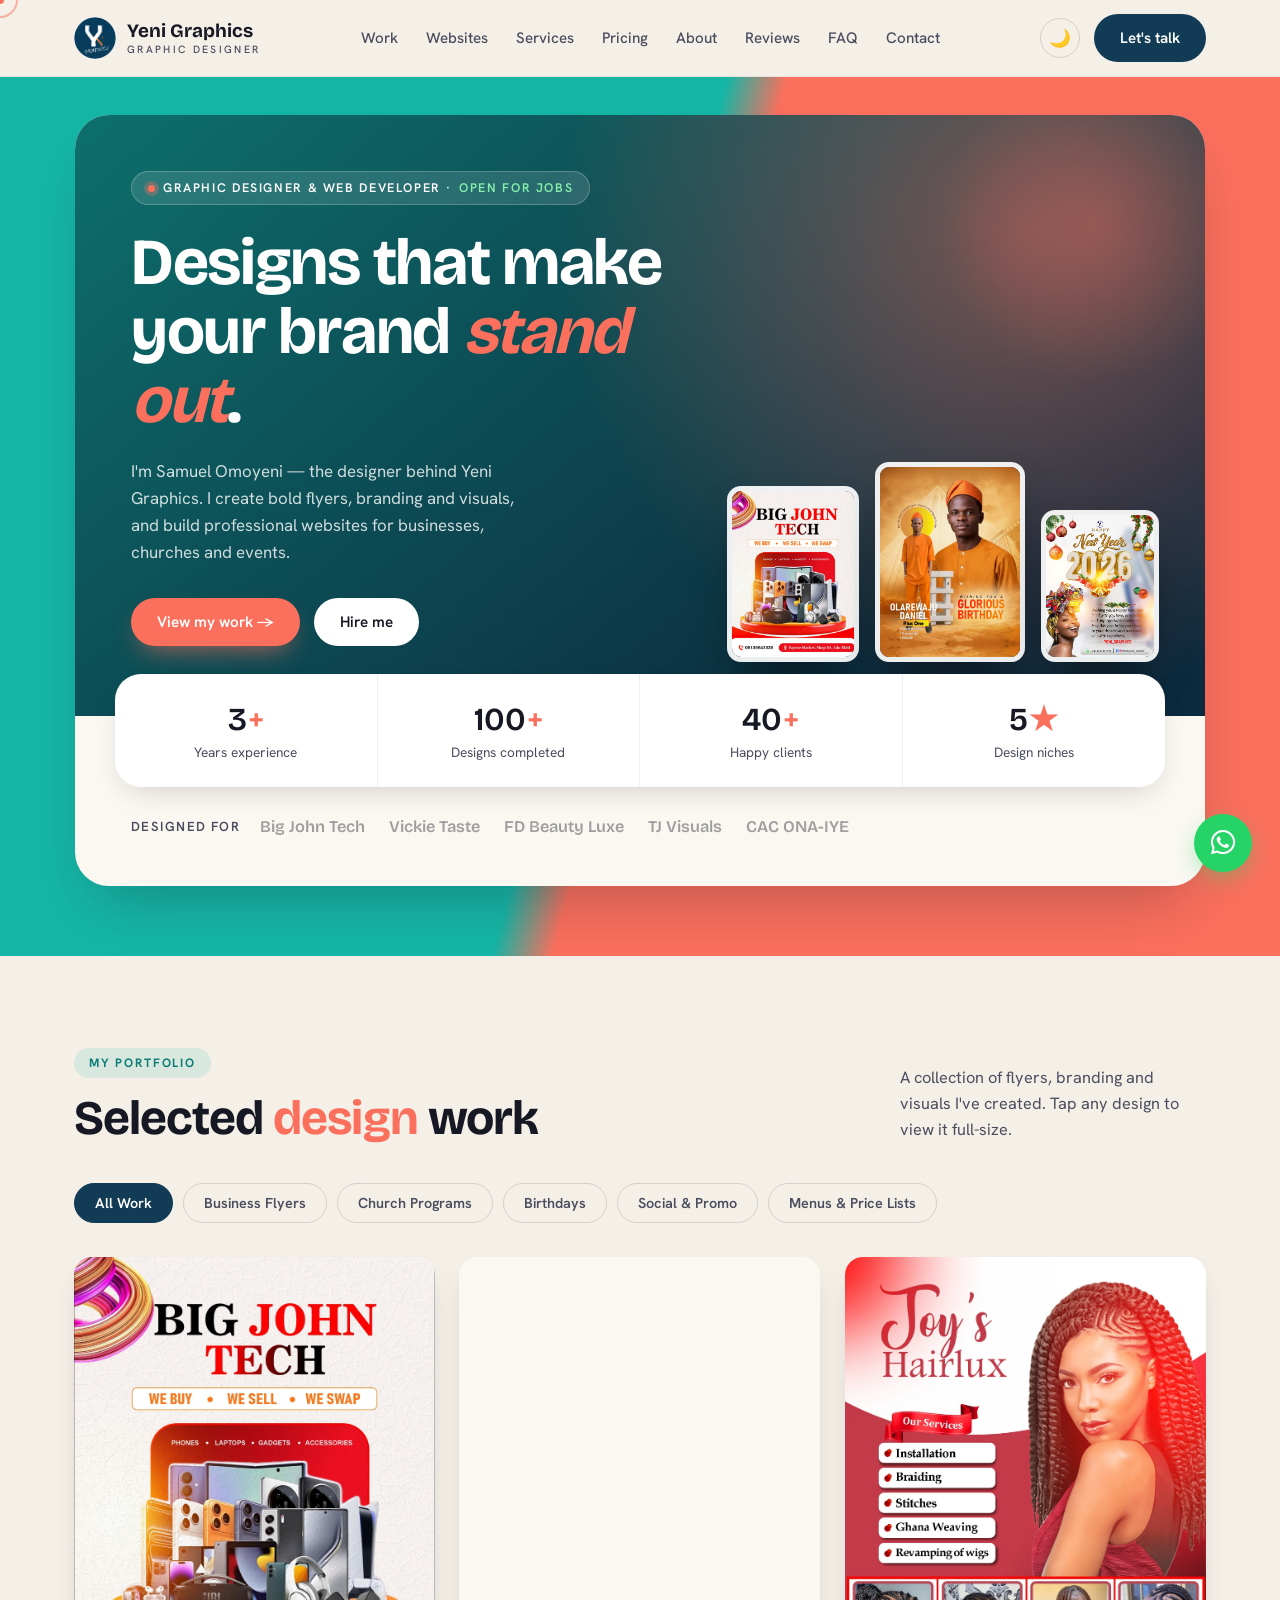
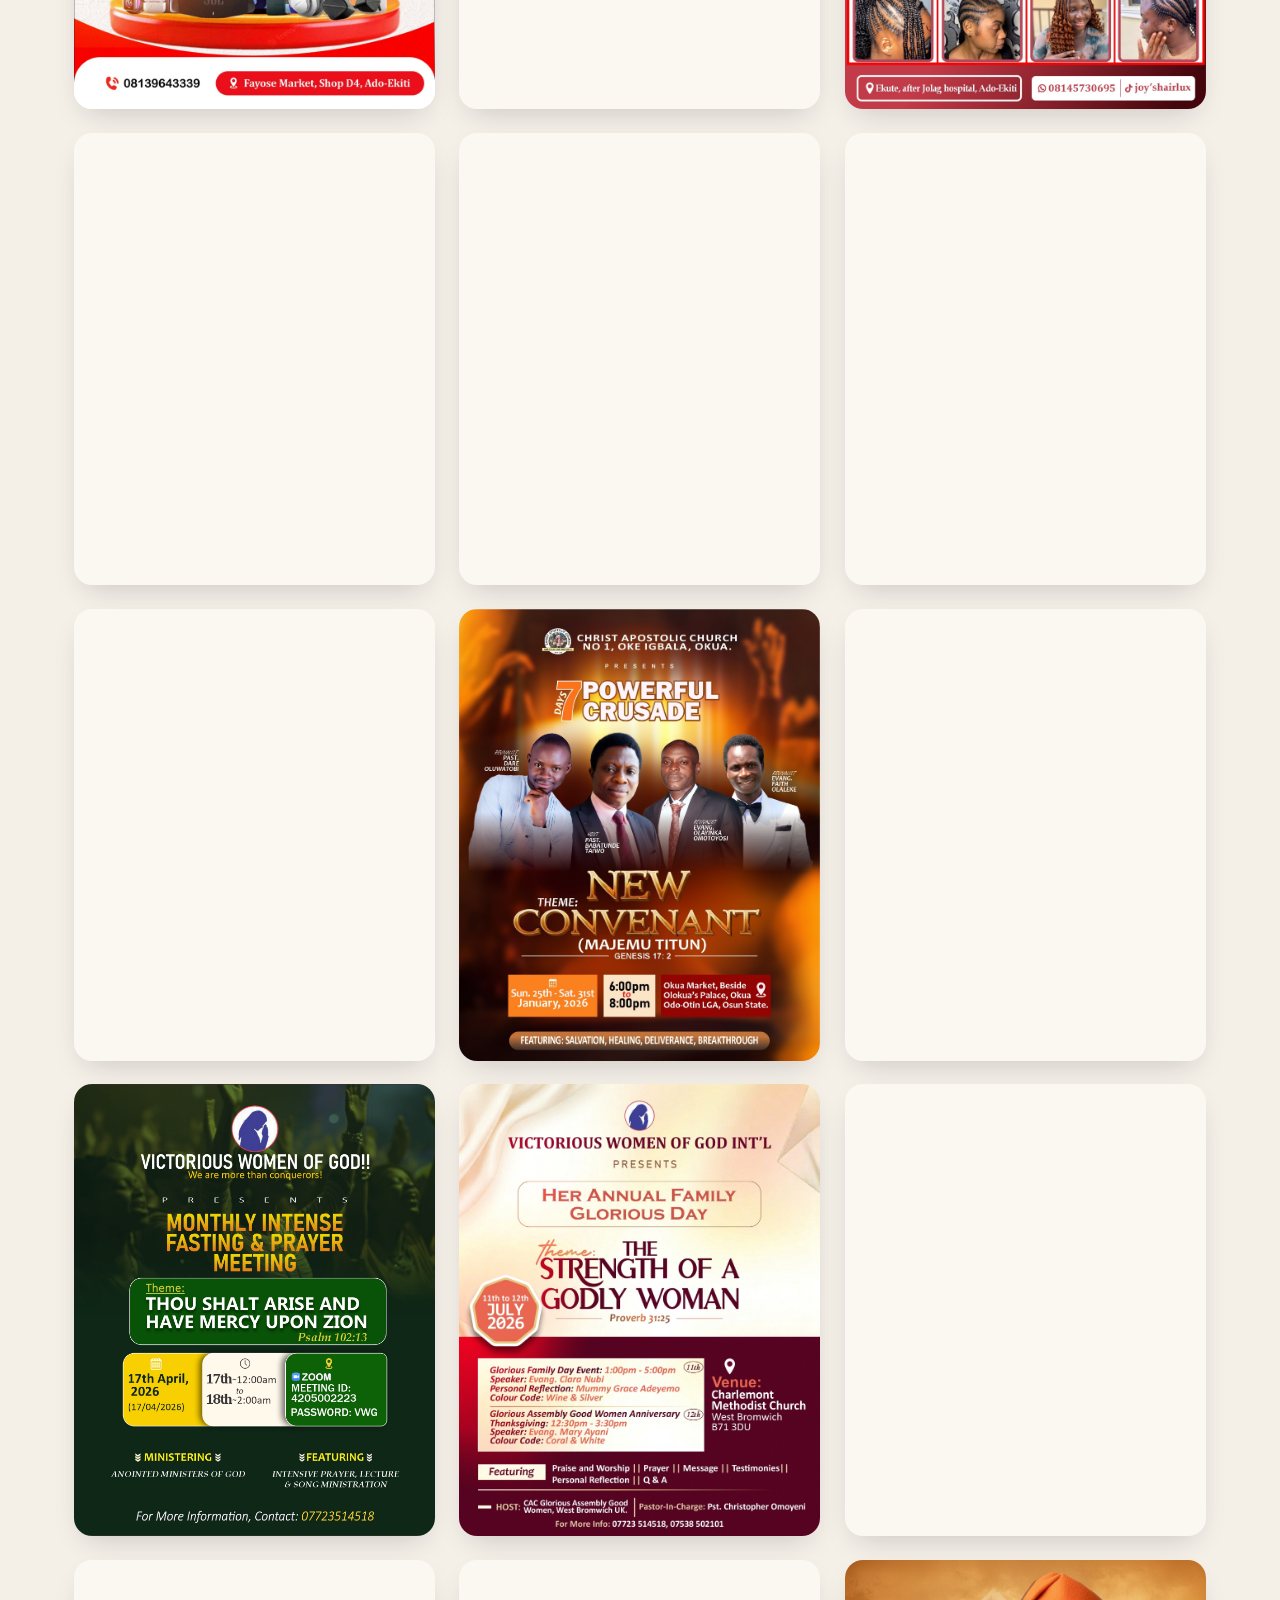
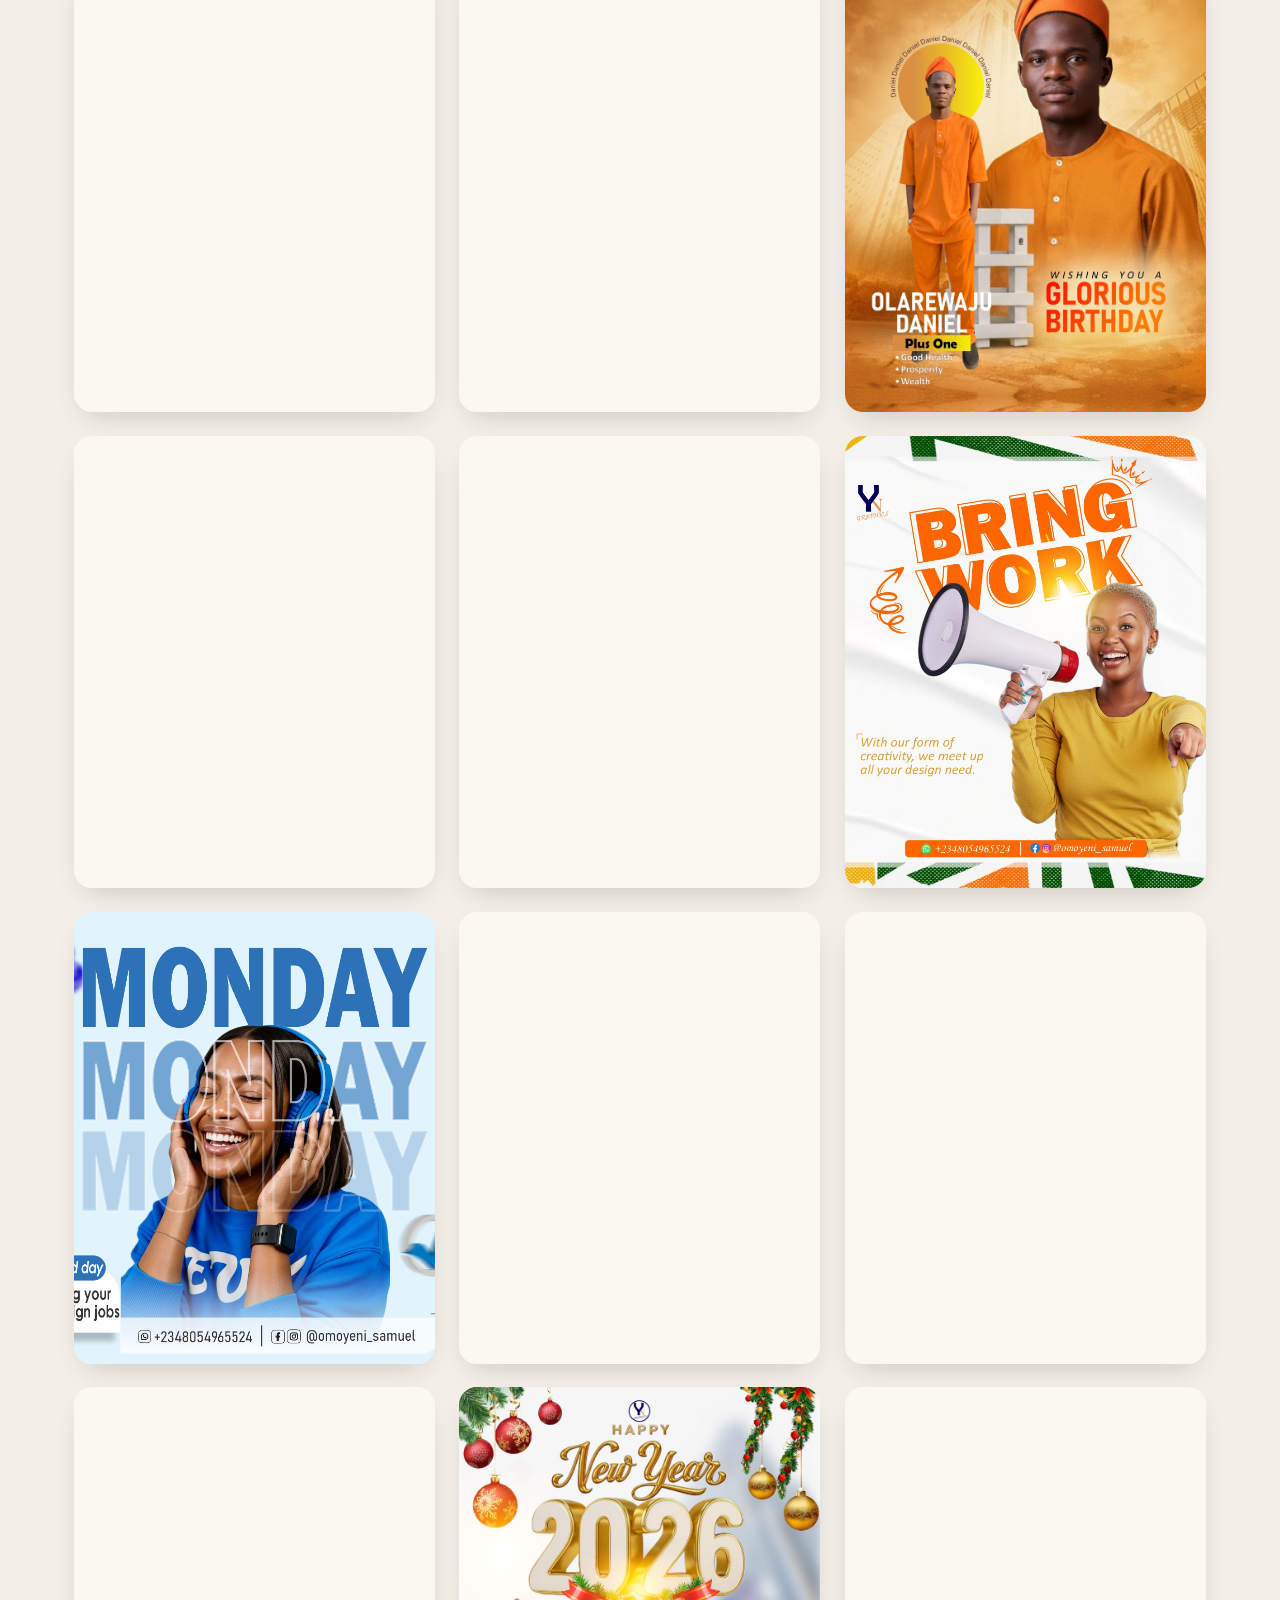
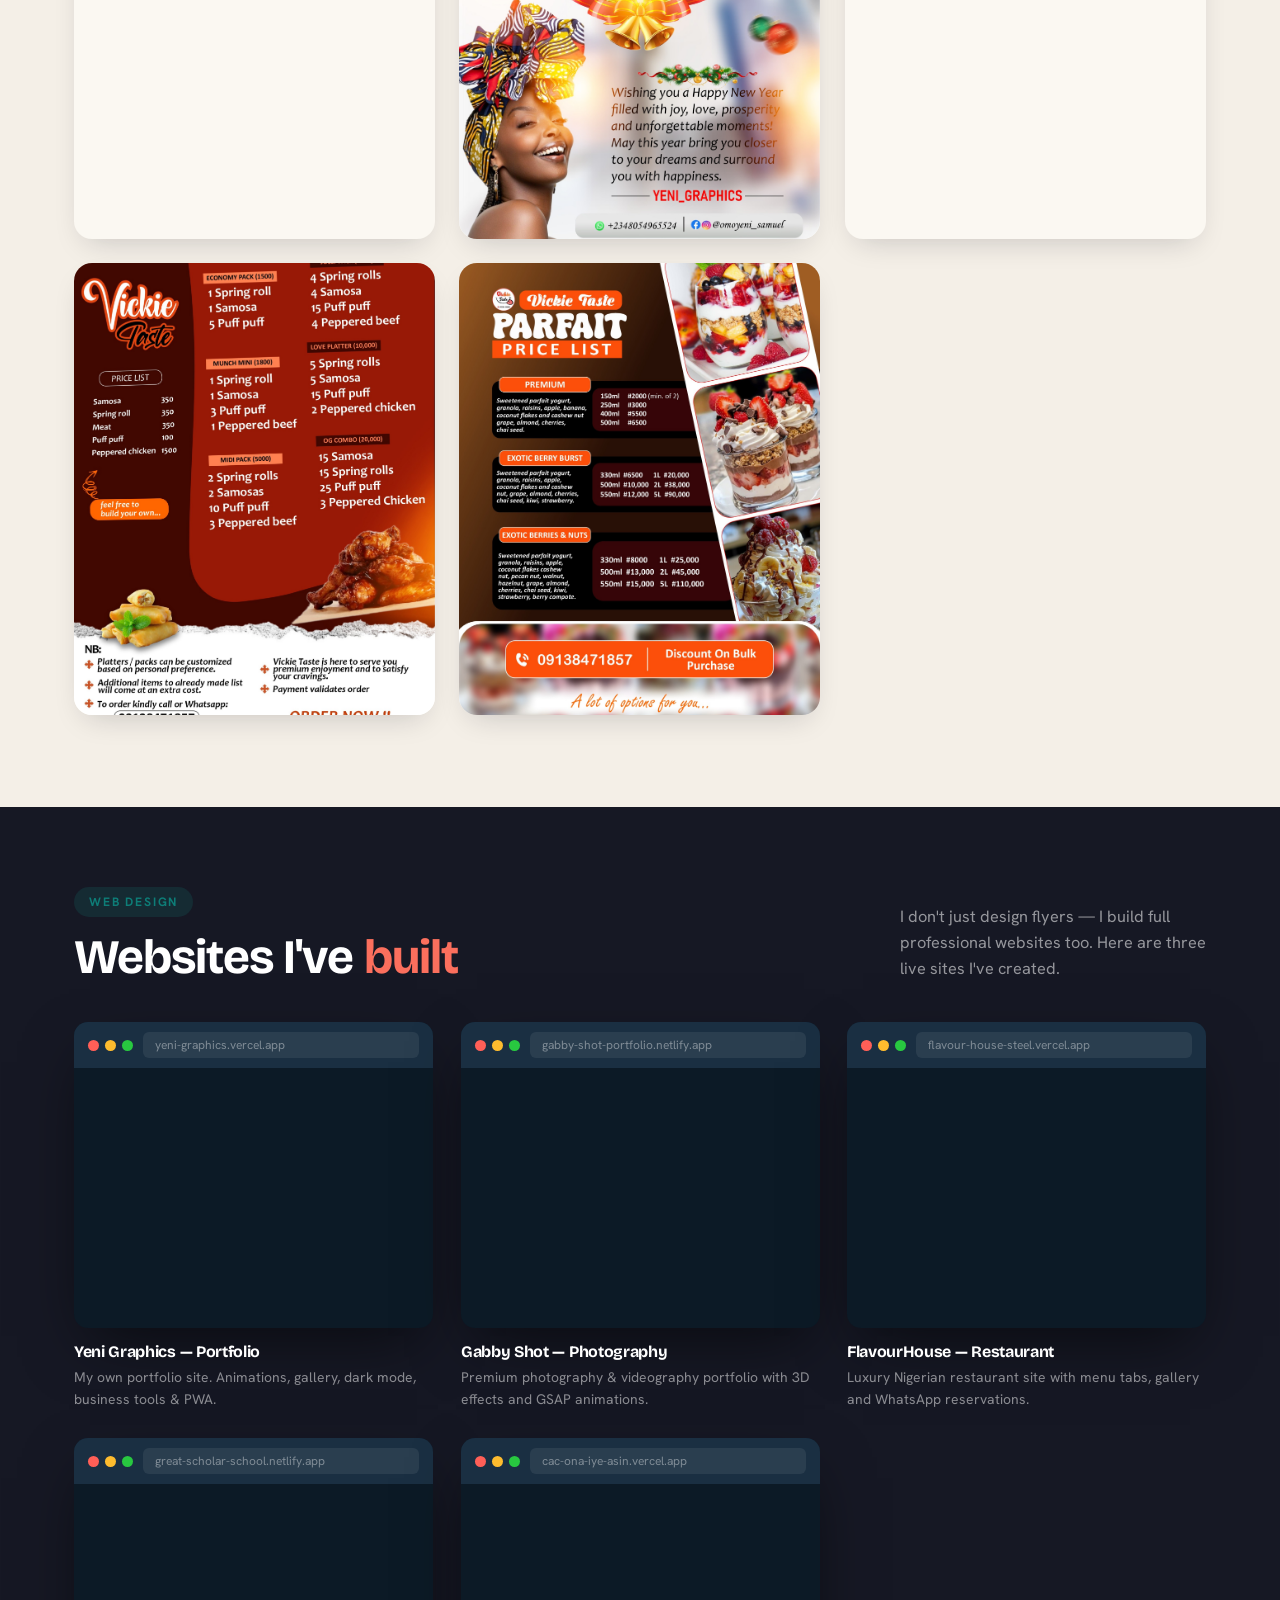
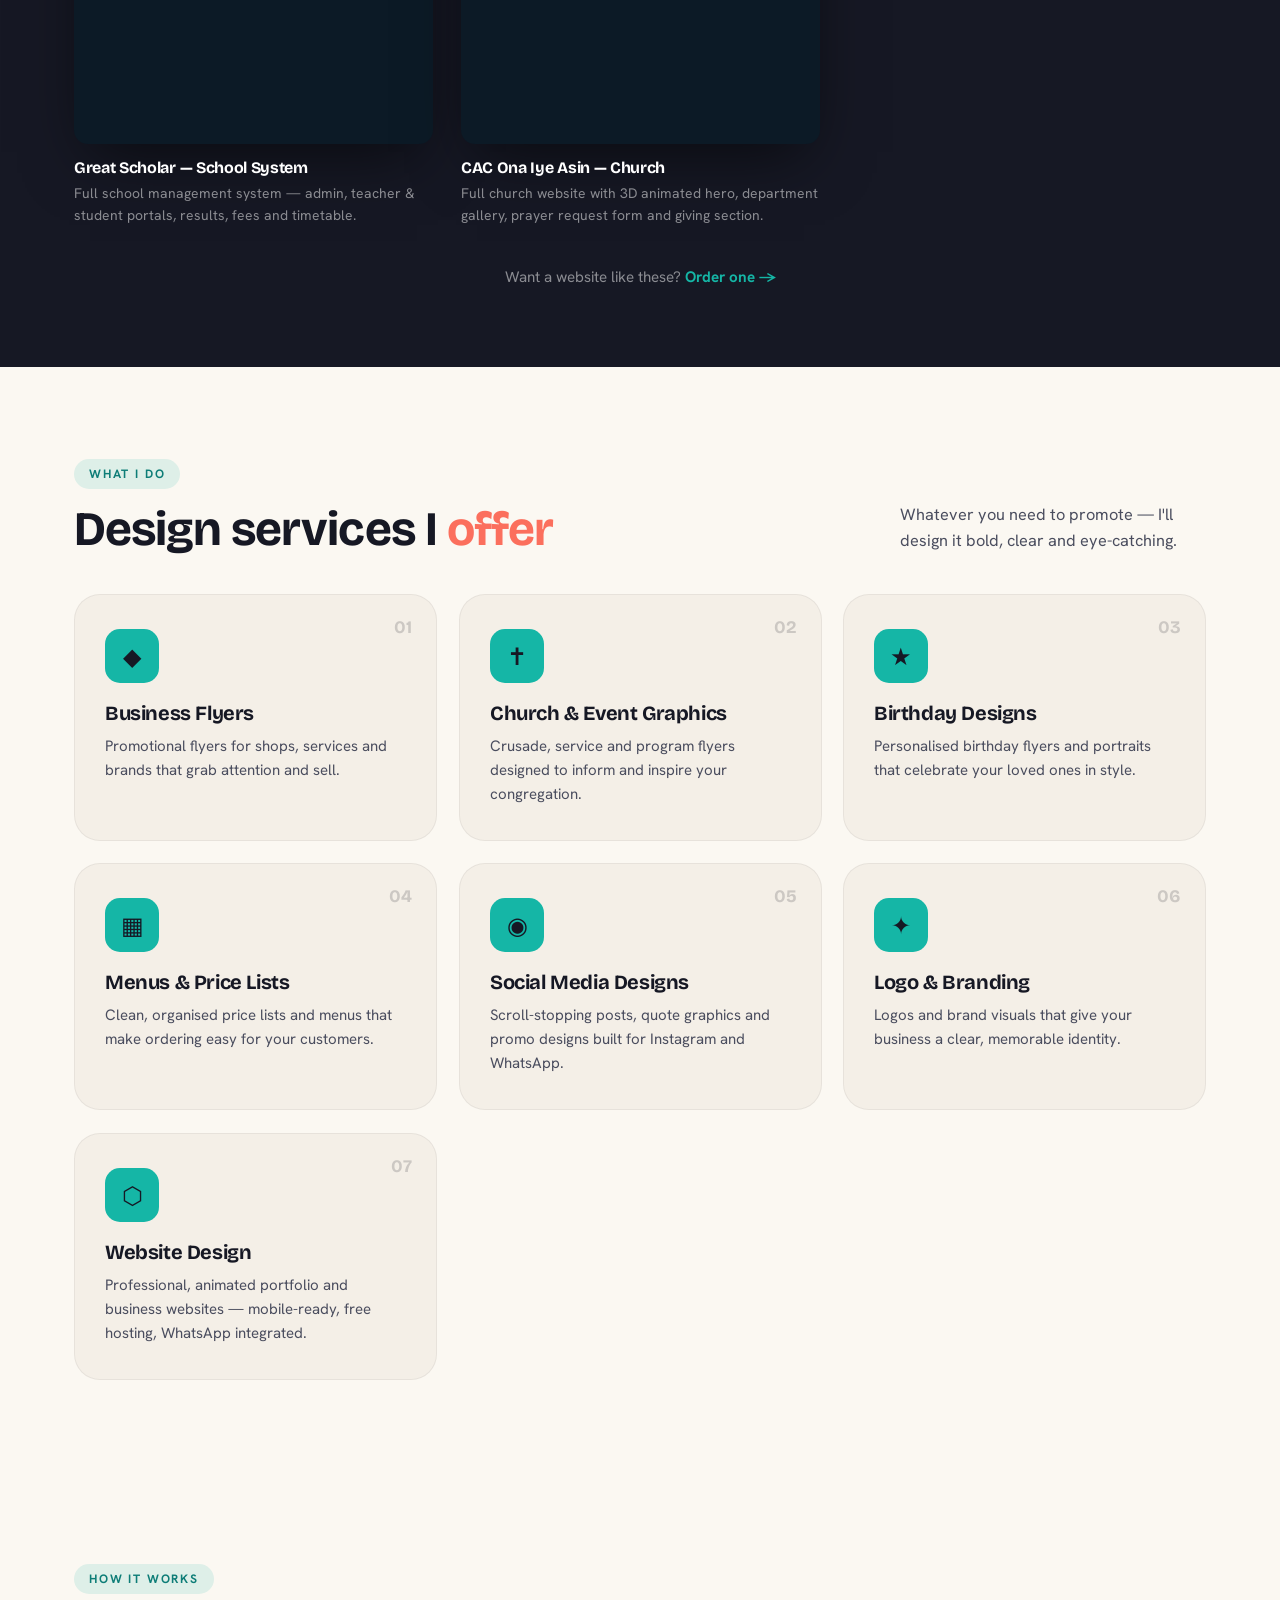
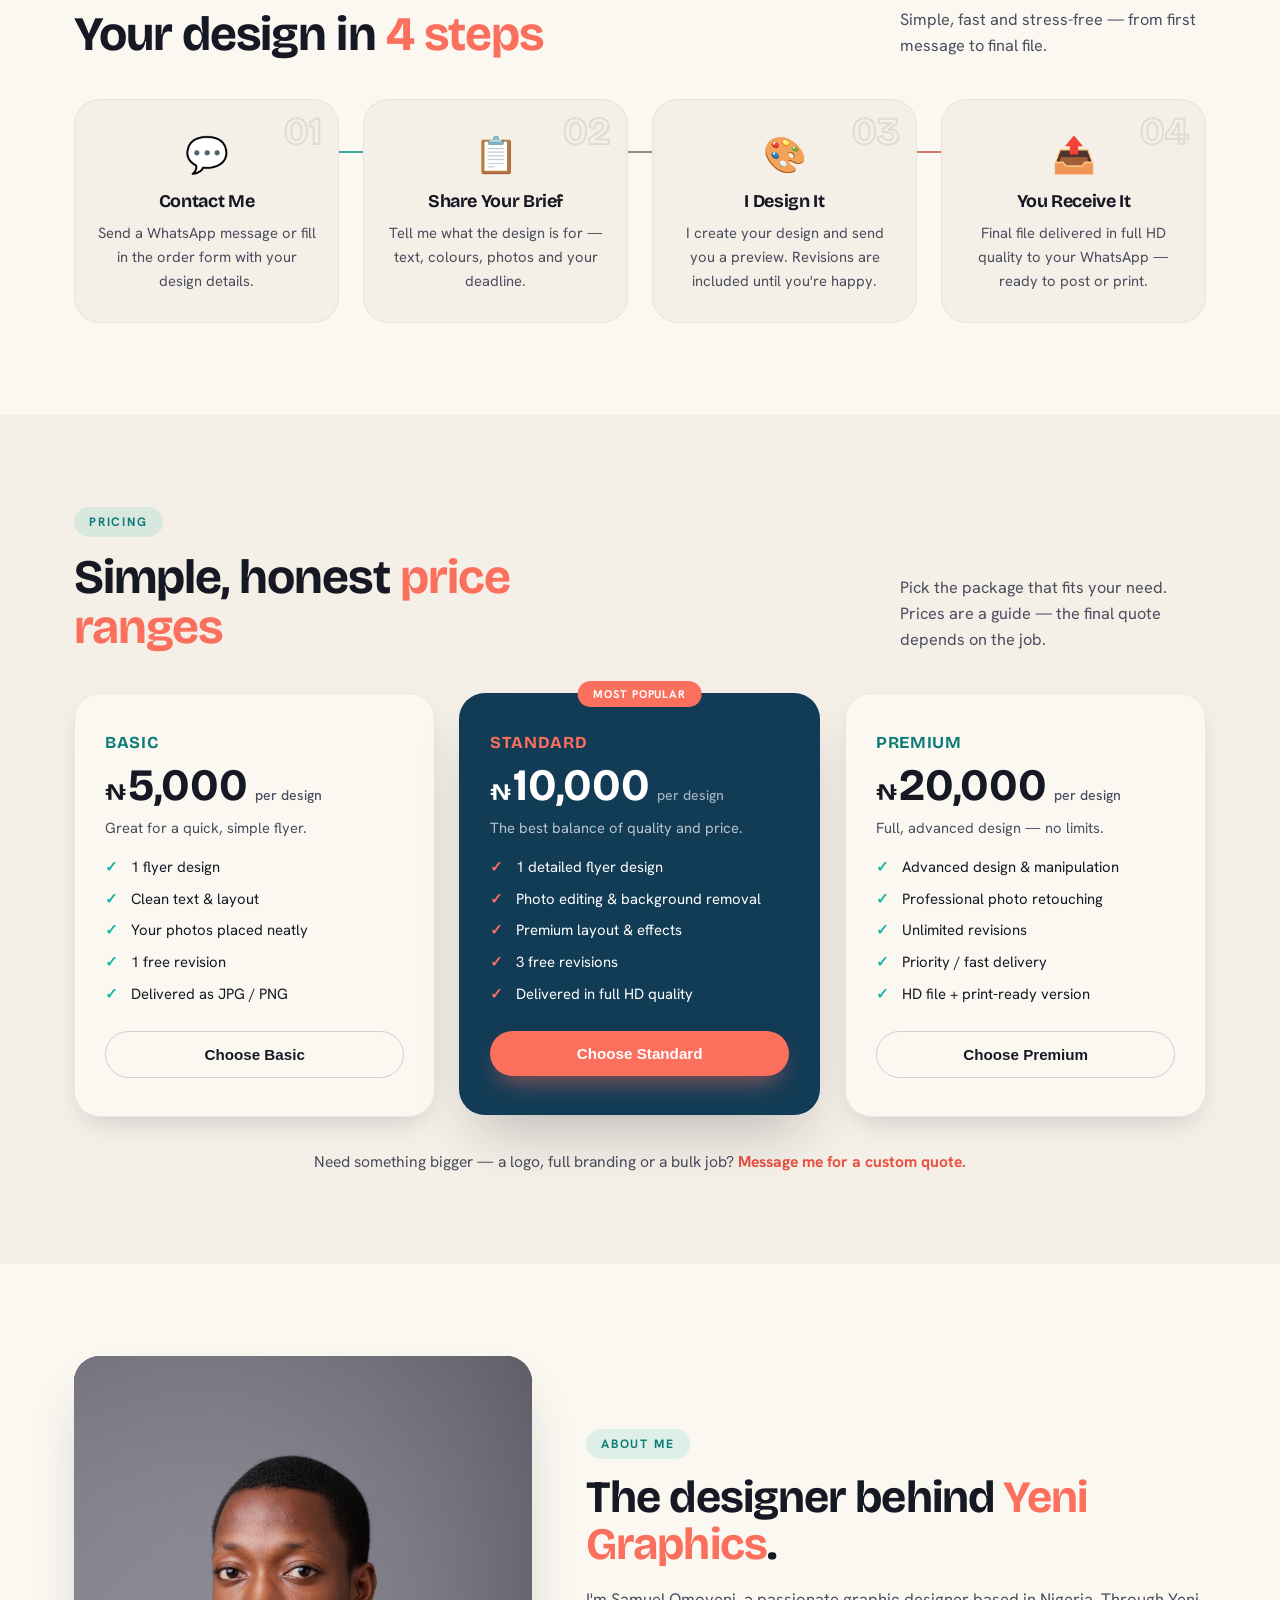
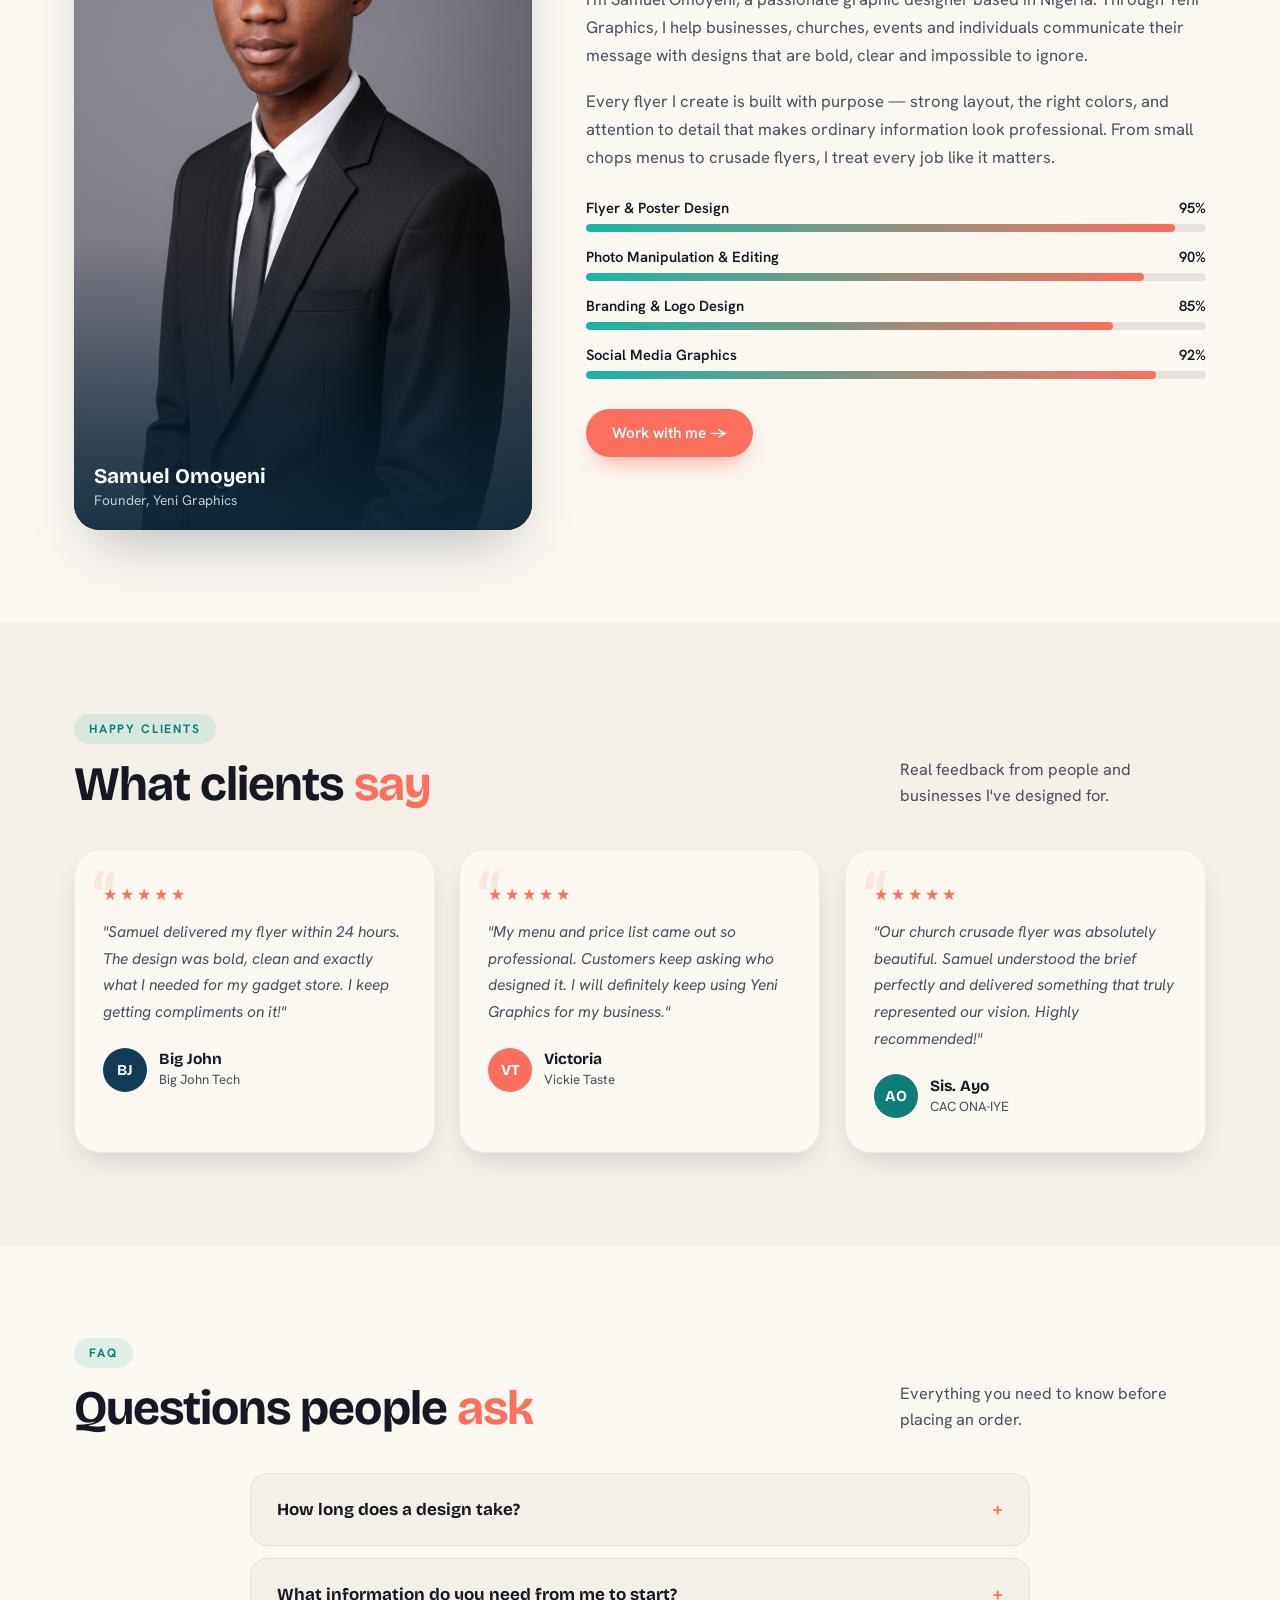
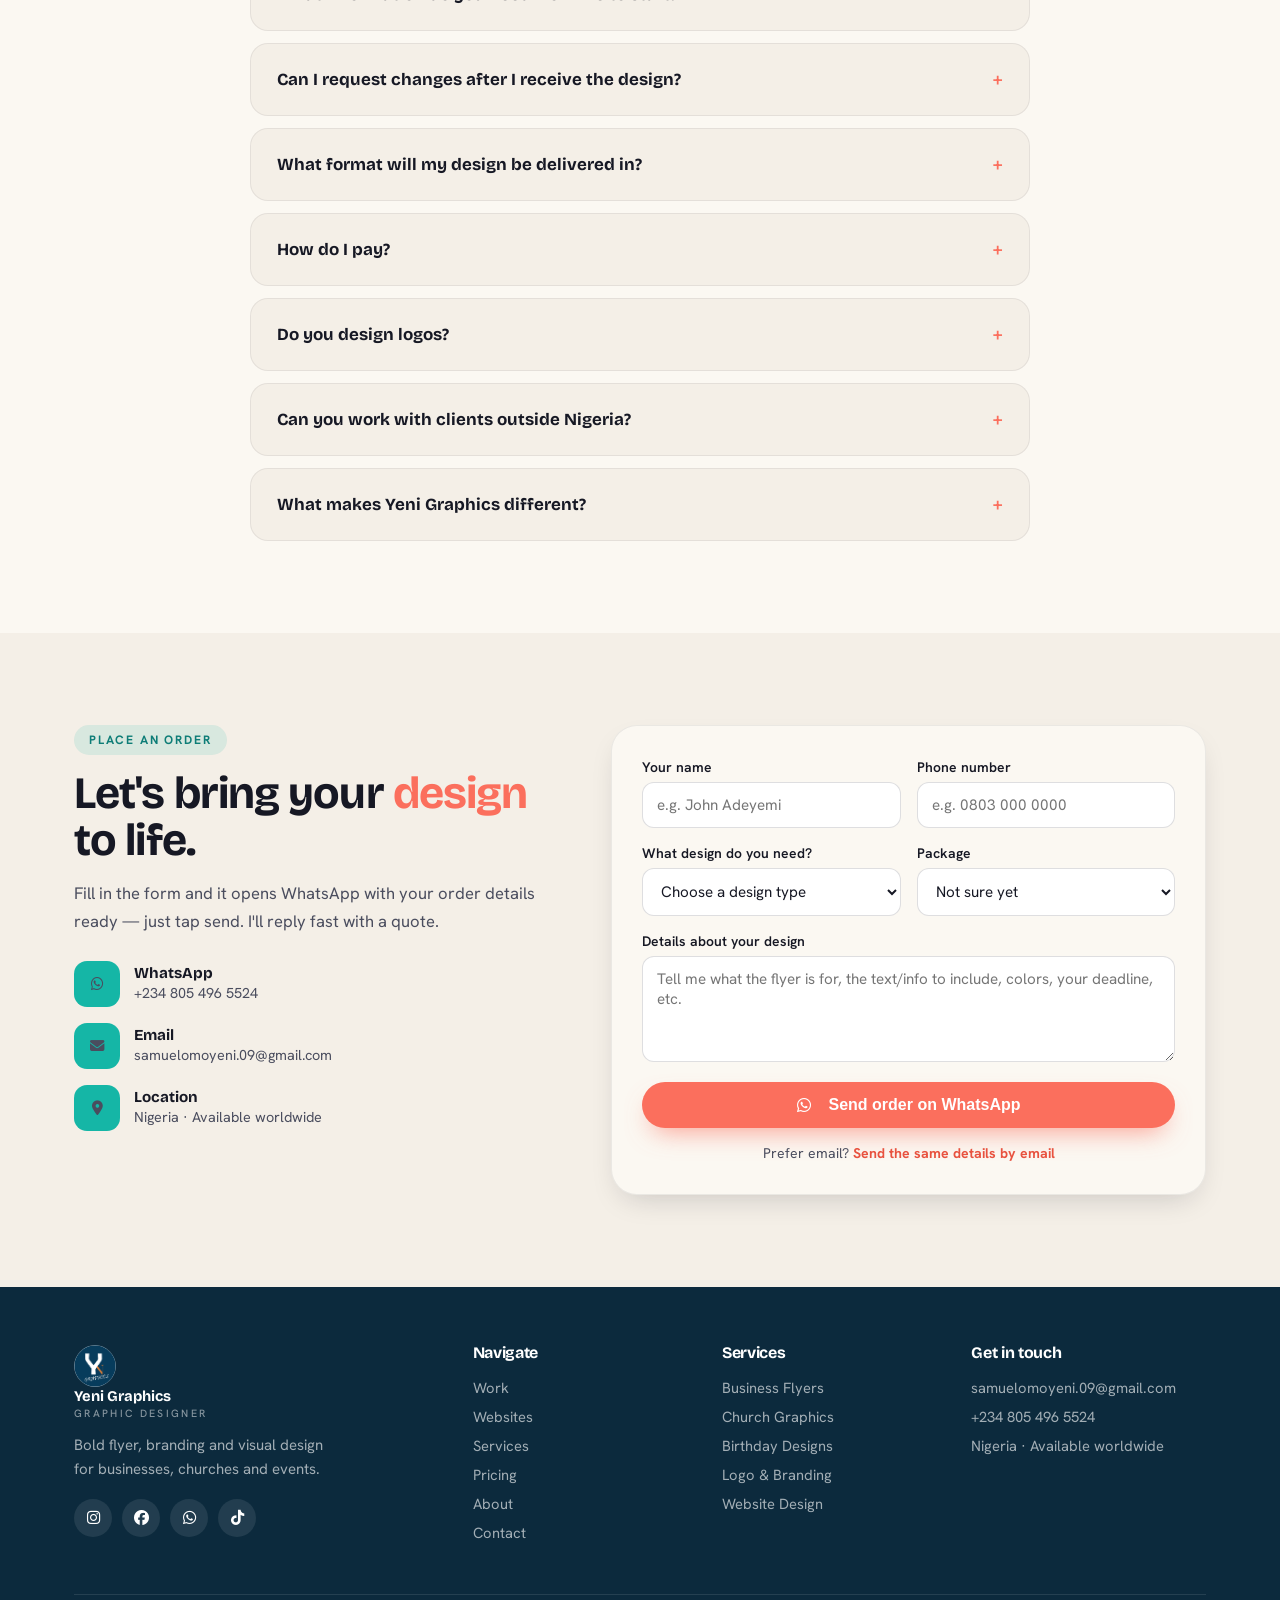
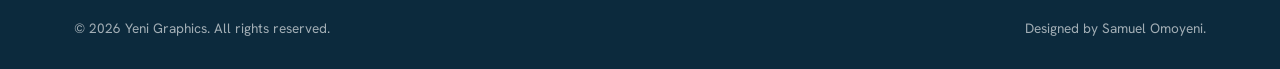
==== index.html @ 9b5c90cd "Add CAC Ona Iye Asin church website to Websites section Co-Authored-By: Claude Sonnet 4.6 <noreply@a" ====
<!DOCTYPE html>
<html lang="en">
<head>
<meta charset="UTF-8" />
<meta name="viewport" content="width=device-width, initial-scale=1.0" />
<title>Yeni Graphics — Samuel Omoyeni, Graphic Designer</title>
<meta name="description" content="Yeni Graphics — bold flyer, branding and visual design for businesses, churches and events by Samuel Omoyeni." />
<!-- SEO / Open Graph -->
<meta property="og:type" content="website"/>
<meta property="og:url" content="https://yeni-graphics.vercel.app/"/>
<meta property="og:title" content="Yeni Graphics — Bold Flyer & Branding Design | Samuel Omoyeni"/>
<meta property="og:description" content="Professional flyer, branding and visual design for businesses, churches and events. Starting from ₦5,000. Delivered in 24hrs."/>
<meta property="og:image" content="https://yeni-graphics.vercel.app/images/yeni.png"/>
<meta name="twitter:card" content="summary_large_image"/>
<meta name="twitter:title" content="Yeni Graphics — Bold Flyer & Branding Design"/>
<meta name="twitter:description" content="Professional flyer, branding and visual design. Starting from ₦5,000. Delivered in 24hrs."/>
<link rel="canonical" href="https://yeni-graphics.vercel.app/"/>
<!-- PWA -->
<link rel="manifest" href="manifest.json"/>
<meta name="theme-color" content="#123b56"/>
<meta name="apple-mobile-web-app-capable" content="yes"/>
<meta name="apple-mobile-web-app-status-bar-style" content="black-translucent"/>
<meta name="apple-mobile-web-app-title" content="Yeni Graphics"/>
<link rel="apple-touch-icon" href="images/logo.png"/>
<!-- Google tag (gtag.js) -->
<script async src="https://www.googletagmanager.com/gtag/js?id=G-TK9XT4H35M"></script>
<script>
  window.dataLayer = window.dataLayer || [];
  function gtag(){dataLayer.push(arguments);}
  gtag('js', new Date());
  gtag('config', 'G-TK9XT4H35M');
</script>
<link rel="preconnect" href="https://fonts.googleapis.com" />
<link rel="preconnect" href="https://fonts.gstatic.com" crossorigin />
<link href="https://fonts.googleapis.com/css2?family=Bricolage+Grotesque:opsz,wght@12..96,400;12..96,500;12..96,600;12..96,700&family=Hanken+Grotesk:wght@400;500;600;700&display=swap" rel="stylesheet" />
<link rel="stylesheet" href="style.css" />
<link rel="icon" href="images/logo.png" />
<link rel="stylesheet" href="https://cdnjs.cloudflare.com/ajax/libs/font-awesome/6.4.2/css/all.min.css">
</head>
<body>

<!-- Loading screen -->
<div class="loader" id="loader">
  <div class="loader-inner">
    <div class="loader-logo">YG</div>
    <div class="loader-bar"><div class="loader-fill"></div></div>
    <div class="loader-sub">Yeni Graphics</div>
  </div>
</div>

<!-- Custom cursor -->
<div class="cursor-dot" id="cursorDot"></div>
<div class="cursor-ring" id="cursorRing"></div>

<!-- ================= NAV ================= -->
<nav>
  <div class="nav-in">
    <a href="#" class="logo">
      <img src="images/logo.png" alt="Yeni Graphics logo" />
      <span>Yeni Graphics<small>Graphic Designer</small></span>
    </a>
    <div class="nav-links" id="navLinks">
      <a href="#work">Work</a>
      <a href="#websites">Websites</a>
      <a href="#services">Services</a>
      <a href="#pricing">Pricing</a>
      <a href="#about">About</a>
      <a href="#testimonials">Reviews</a>
      <a href="#faq">FAQ</a>
      <a href="#contact">Contact</a>
    </div>
    <div class="nav-cta">
      <button class="dark-toggle" id="darkToggle" aria-label="Toggle dark mode">☀️</button>
      <a href="#contact" class="btn btn-ink">Let's talk</a>
      <button class="burger" id="burger" aria-label="Menu">
        <span></span><span></span><span></span>
      </button>
    </div>
  </div>
</nav>

<!-- ================= HERO ================= -->
<div class="hero-bg">
  <div class="hero-shell">

    <div class="hero-top">
      <div class="hero-text">
        <div class="hero-eyebrow"><span class="dot avail-dot"></span> Graphic Designer &amp; Web Developer · <span class="avail-status">Open for jobs</span></div>
        <h1>Designs that make your brand <span class="hl">stand out</span>.</h1>
        <p>I'm Samuel Omoyeni — the designer behind Yeni Graphics. I create bold flyers, branding and visuals, and build professional websites for businesses, churches and events.</p>
        <div class="hero-actions">
          <a href="#work" class="btn btn-coral">View my work →</a>
          <a href="#contact" class="btn btn-light">Hire me</a>
        </div>
      </div>

      <div class="hero-collage">
        <div class="collage-card cc1"><img src="images/work/big-john.jpg" alt="Big John Tech flyer" decoding="async" fetchpriority="high" /></div>
        <div class="collage-card cc2"><img src="images/work/daniel-birthday.jpg" alt="Birthday design" decoding="async" fetchpriority="high" /></div>
        <div class="collage-card cc3"><img src="images/work/new-year.jpg" alt="New Year design" decoding="async" fetchpriority="high" /></div>
      </div>
    </div>

    <div class="hero-stats">
      <div class="stat">
        <div class="num"><span class="count" data-target="3">1</span><span class="suffix">+</span></div>
        <div class="lbl">Years experience</div>
      </div>
      <div class="stat">
        <div class="num"><span class="count" data-target="100">1</span><span class="suffix">+</span></div>
        <div class="lbl">Designs completed</div>
      </div>
      <div class="stat">
        <div class="num"><span class="count" data-target="40">1</span><span class="suffix">+</span></div>
        <div class="lbl">Happy clients</div>
      </div>
      <div class="stat">
        <div class="num"><span class="count" data-target="5">1</span><span class="suffix">★</span></div>
        <div class="lbl">Design niches</div>
      </div>
    </div>

    <div class="hero-foot">
      <span class="clients">Designed for</span>
      <div class="client-row">
        <span>Big John Tech</span><span>Vickie Taste</span><span>FD Beauty Luxe</span><span>TJ Visuals</span><span>CAC ONA-IYE</span>
      </div>
    </div>

  </div>
</div>

<!-- ================= WORK ================= -->
<section class="work" id="work">
  <div class="wrap">
    <div class="sec-head reveal">
      <div>
        <span class="tag">My portfolio</span>
        <h2>Selected <span class="u">design</span> work</h2>
      </div>
      <p>A collection of flyers, branding and visuals I've created. Tap any design to view it full-size.</p>
    </div>

    <div class="filters">
      <button class="filter-btn active" data-filter="all">All Work</button>
      <button class="filter-btn" data-filter="business">Business Flyers</button>
      <button class="filter-btn" data-filter="church">Church Programs</button>
      <button class="filter-btn" data-filter="birthday">Birthdays</button>
      <button class="filter-btn" data-filter="promo">Social &amp; Promo</button>
      <button class="filter-btn" data-filter="menu">Menus &amp; Price Lists</button>
    </div>

    <div class="gallery" id="gallery">

      <!-- Business -->
      <figure class="g-card" data-cat="business" data-title="Big John Tech" data-catname="Business Flyer">
        <div class="thumb-wrap"><img src="images/work/big-john.jpg" alt="Big John Tech gadget store flyer" loading="lazy" decoding="async" /></div>
        <figcaption class="g-overlay"><span class="g-cat">Business Flyer</span><h3>Big John Tech</h3><span class="view">Click to view →</span></figcaption>
      </figure>
      <figure class="g-card" data-cat="business" data-title="FD Beauty Luxe" data-catname="Business Flyer">
        <div class="thumb-wrap"><img src="images/work/fd-beauty.jpg" alt="FD Beauty Luxe fashion flyer" loading="lazy" decoding="async" /></div>
        <figcaption class="g-overlay"><span class="g-cat">Business Flyer</span><h3>FD Beauty Luxe</h3><span class="view">Click to view →</span></figcaption>
      </figure>
      <figure class="g-card" data-cat="business" data-title="Joy's Hairlux" data-catname="Business Flyer">
        <div class="thumb-wrap"><img src="images/work/joys-hairlux.jpg" alt="Joy's Hairlux salon flyer" loading="lazy" decoding="async" /></div>
        <figcaption class="g-overlay"><span class="g-cat">Business Flyer</span><h3>Joy's Hairlux</h3><span class="view">Click to view →</span></figcaption>
      </figure>
      <figure class="g-card" data-cat="business" data-title="TJ Visuals Photoshoot" data-catname="Business Flyer">
        <div class="thumb-wrap"><img src="images/work/tj-visuals.jpg" alt="TJ Visuals photoshoot promo flyer" loading="lazy" decoding="async" /></div>
        <figcaption class="g-overlay"><span class="g-cat">Business Flyer</span><h3>TJ Visuals Photoshoot</h3><span class="view">Click to view →</span></figcaption>
      </figure>
      <figure class="g-card" data-cat="business" data-title="Splendid Store — Valentine" data-catname="Business Flyer">
        <div class="thumb-wrap"><img src="images/work/splendid-valentine.jpg" alt="Splendid Store Valentine gift package flyer" loading="lazy" decoding="async" /></div>
        <figcaption class="g-overlay"><span class="g-cat">Business Flyer</span><h3>Splendid Store — Valentine</h3><span class="view">Click to view →</span></figcaption>
      </figure>
      <figure class="g-card" data-cat="business" data-title="YeniSax Academic Solutions" data-catname="Business Flyer">
        <div class="thumb-wrap"><img src="images/work/yenisax.jpg" alt="YeniSax Academic Solutions flyer" loading="lazy" decoding="async" /></div>
        <figcaption class="g-overlay"><span class="g-cat">Business Flyer</span><h3>YeniSax Academic Solutions</h3><span class="view">Click to view →</span></figcaption>
      </figure>

      <!-- Church -->
      <figure class="g-card" data-cat="church" data-title="Cross Over Service" data-catname="Church Program">
        <div class="thumb-wrap"><img src="images/work/cross-over.jpg" alt="Cross Over Service church flyer" loading="lazy" decoding="async" /></div>
        <figcaption class="g-overlay"><span class="g-cat">Church Program</span><h3>Cross Over Service</h3><span class="view">Click to view →</span></figcaption>
      </figure>
      <figure class="g-card" data-cat="church" data-title="New Covenant Crusade" data-catname="Church Program">
        <div class="thumb-wrap"><img src="images/work/new-covenant.jpg" alt="New Covenant 7-day crusade flyer" loading="lazy" decoding="async" /></div>
        <figcaption class="g-overlay"><span class="g-cat">Church Program</span><h3>New Covenant Crusade</h3><span class="view">Click to view →</span></figcaption>
      </figure>
      <figure class="g-card" data-cat="church" data-title="Harvest Anniversary" data-catname="Church Program">
        <div class="thumb-wrap"><img src="images/work/harvest.jpg" alt="2025 Harvest Anniversary church flyer" loading="lazy" decoding="async" /></div>
        <figcaption class="g-overlay"><span class="g-cat">Church Program</span><h3>Harvest Anniversary</h3><span class="view">Click to view →</span></figcaption>
      </figure>
      <figure class="g-card" data-cat="church" data-title="VWG Fasting &amp; Prayer" data-catname="Church Program">
        <div class="thumb-wrap"><img src="images/work/vwg-april.jpg" alt="Victorious Women of God fasting and prayer flyer" loading="lazy" decoding="async" /></div>
        <figcaption class="g-overlay"><span class="g-cat">Church Program</span><h3>VWG Fasting &amp; Prayer</h3><span class="view">Click to view →</span></figcaption>
      </figure>
      <figure class="g-card" data-cat="church" data-title="The Strength of a Godly Woman" data-catname="Church Program">
        <div class="thumb-wrap"><img src="images/work/vwg-godly-woman.jpg" alt="VWG annual family glorious day flyer" loading="lazy" decoding="async" /></div>
        <figcaption class="g-overlay"><span class="g-cat">Church Program</span><h3>The Strength of a Godly Woman</h3><span class="view">Click to view →</span></figcaption>
      </figure>
      <figure class="g-card" data-cat="church" data-title="Worship With Us" data-catname="Church Program">
        <div class="thumb-wrap"><img src="images/work/worship-with-us.jpg" alt="Worship With Us Sunday service flyer" loading="lazy" decoding="async" /></div>
        <figcaption class="g-overlay"><span class="g-cat">Church Program</span><h3>Worship With Us</h3><span class="view">Click to view →</span></figcaption>
      </figure>

      <!-- Birthday -->
      <figure class="g-card" data-cat="birthday" data-title="Happy Birthday — AOC" data-catname="Birthday Design">
        <div class="thumb-wrap"><img src="images/work/aoc-birthday.jpg" alt="AOC birthday portrait design" loading="lazy" decoding="async" /></div>
        <figcaption class="g-overlay"><span class="g-cat">Birthday Design</span><h3>Happy Birthday — AOC</h3><span class="view">Click to view →</span></figcaption>
      </figure>
      <figure class="g-card" data-cat="birthday" data-title="Bro. Owo-Oluwa Birthday" data-catname="Birthday Design">
        <div class="thumb-wrap"><img src="images/work/owo-oluwa.jpg" alt="Bro Owo-Oluwa birthday flyer" loading="lazy" decoding="async" /></div>
        <figcaption class="g-overlay"><span class="g-cat">Birthday Design</span><h3>Birthday Flyer</h3><span class="view">Click to view →</span></figcaption>
      </figure>
      <figure class="g-card" data-cat="birthday" data-title="Olarewaju Daniel Birthday" data-catname="Birthday Design">
        <div class="thumb-wrap"><img src="images/work/daniel-birthday.jpg" alt="Olarewaju Daniel glorious birthday design" loading="lazy" decoding="async" /></div>
        <figcaption class="g-overlay"><span class="g-cat">Birthday Design</span><h3>Olarewaju Daniel Birthday</h3><span class="view">Click to view →</span></figcaption>
      </figure>
      <figure class="g-card" data-cat="birthday" data-title="Happy Birthday — Precious" data-catname="Birthday Design">
        <div class="thumb-wrap"><img src="images/work/precious.png" alt="Precious birthday portrait design" loading="lazy" decoding="async" /></div>
        <figcaption class="g-overlay"><span class="g-cat">Birthday Design</span><h3>Happy Birthday — Precious</h3><span class="view">Click to view →</span></figcaption>
      </figure>
      <figure class="g-card" data-cat="birthday" data-title="Online Birthday Praise" data-catname="Birthday Design">
        <div class="thumb-wrap"><img src="images/work/birthday-praise.jpg" alt="Online Birthday Praise event flyer" loading="lazy" decoding="async" /></div>
        <figcaption class="g-overlay"><span class="g-cat">Birthday Design</span><h3>Online Birthday Praise</h3><span class="view">Click to view →</span></figcaption>
      </figure>

      <!-- Social & Promo -->
      <figure class="g-card" data-cat="promo" data-title="Bring Work — Promo" data-catname="Social &amp; Promo">
        <div class="thumb-wrap"><img src="images/work/bring-work.jpg" alt="Yeni Graphics bring work promo design" loading="lazy" decoding="async" /></div>
        <figcaption class="g-overlay"><span class="g-cat">Social &amp; Promo</span><h3>Bring Work — Promo</h3><span class="view">Click to view →</span></figcaption>
      </figure>
      <figure class="g-card" data-cat="promo" data-title="Monday Design Post" data-catname="Social &amp; Promo">
        <div class="thumb-wrap"><img src="images/work/monday.jpg" alt="Monday social media design post" loading="lazy" decoding="async" /></div>
        <figcaption class="g-overlay"><span class="g-cat">Social &amp; Promo</span><h3>Monday Design Post</h3><span class="view">Click to view →</span></figcaption>
      </figure>
      <figure class="g-card" data-cat="promo" data-title="Be Happy — Monday" data-catname="Social &amp; Promo">
        <div class="thumb-wrap"><img src="images/work/be-happy.jpg" alt="Be Happy Monday quote design" loading="lazy" decoding="async" /></div>
        <figcaption class="g-overlay"><span class="g-cat">Social &amp; Promo</span><h3>Be Happy — Monday</h3><span class="view">Click to view →</span></figcaption>
      </figure>
      <figure class="g-card" data-cat="promo" data-title="Talk Construction Hub" data-catname="Social &amp; Promo">
        <div class="thumb-wrap"><img src="images/work/talk-hub.jpg" alt="Talk Construction Hub podcast flyer" loading="lazy" decoding="async" /></div>
        <figcaption class="g-overlay"><span class="g-cat">Social &amp; Promo</span><h3>Talk Construction Hub</h3><span class="view">Click to view →</span></figcaption>
      </figure>
      <figure class="g-card" data-cat="promo" data-title="Yeni Graphics Typography" data-catname="Social &amp; Promo">
        <div class="thumb-wrap"><img src="images/work/yeni-typography.jpg" alt="Yeni Graphics typographic poster" loading="lazy" decoding="async" /></div>
        <figcaption class="g-overlay"><span class="g-cat">Social &amp; Promo</span><h3>Yeni Graphics Typography</h3><span class="view">Click to view →</span></figcaption>
      </figure>
      <figure class="g-card" data-cat="promo" data-title="Happy New Year 2026" data-catname="Social &amp; Promo">
        <div class="thumb-wrap"><img src="images/work/new-year.jpg" alt="Happy New Year 2026 greeting design" loading="lazy" decoding="async" /></div>
        <figcaption class="g-overlay"><span class="g-cat">Social &amp; Promo</span><h3>Happy New Year 2026</h3><span class="view">Click to view →</span></figcaption>
      </figure>
      <figure class="g-card" data-cat="promo" data-title="Vickie Taste — Back to School" data-catname="Social &amp; Promo">
        <div class="thumb-wrap"><img src="images/work/vickie-school.jpg" alt="Vickie Taste back to school promo flyer" loading="lazy" decoding="async" /></div>
        <figcaption class="g-overlay"><span class="g-cat">Social &amp; Promo</span><h3>Vickie Taste — Back to School</h3><span class="view">Click to view →</span></figcaption>
      </figure>

      <!-- Menus -->
      <figure class="g-card" data-cat="menu" data-title="Vickie Taste — Small Chops" data-catname="Menu &amp; Price List">
        <div class="thumb-wrap"><img src="images/work/vickie-chops.jpg" alt="Vickie Taste small chops price list" loading="lazy" decoding="async" /></div>
        <figcaption class="g-overlay"><span class="g-cat">Menu &amp; Price List</span><h3>Vickie Taste — Small Chops</h3><span class="view">Click to view →</span></figcaption>
      </figure>
      <figure class="g-card" data-cat="menu" data-title="Vickie Taste — Parfait" data-catname="Menu &amp; Price List">
        <div class="thumb-wrap"><img src="images/work/vickie-parfait.jpg" alt="Vickie Taste parfait price list" loading="lazy" decoding="async" /></div>
        <figcaption class="g-overlay"><span class="g-cat">Menu &amp; Price List</span><h3>Vickie Taste — Parfait</h3><span class="view">Click to view →</span></figcaption>
      </figure>

    </div>
  </div>
</section>

<!-- ================= WEBSITES ================= -->
<section class="websites-sec" id="websites">
  <div class="wrap">
    <div class="sec-head reveal">
      <div>
        <span class="tag">Web design</span>
        <h2>Websites I've <span class="u">built</span></h2>
      </div>
      <p>I don't just design flyers — I build full professional websites too. Here are three live sites I've created.</p>
    </div>

    <div class="web-grid">

      <!-- Yeni Graphics -->
      <div class="web-card reveal">
        <div class="bm-wrap">
          <div class="bm-bar">
            <div class="bm-dots"><span></span><span></span><span></span></div>
            <div class="bm-url">yeni-graphics.vercel.app</div>
          </div>
          <div class="bm-body">
            <iframe src="https://yeni-graphics.vercel.app" loading="lazy" title="Yeni Graphics Portfolio" scrolling="no"></iframe>
            <div class="bm-overlay">
              <a href="https://yeni-graphics.vercel.app" target="_blank" rel="noopener" class="btn btn-coral bm-btn"><i class="fa-solid fa-arrow-up-right-from-square"></i> Visit Site</a>
            </div>
          </div>
        </div>
        <div class="web-info">
          <h3>Yeni Graphics — Portfolio</h3>
          <p>My own portfolio site. Animations, gallery, dark mode, business tools & PWA.</p>
        </div>
      </div>

      <!-- Gabby Shot -->
      <div class="web-card reveal">
        <div class="bm-wrap">
          <div class="bm-bar">
            <div class="bm-dots"><span></span><span></span><span></span></div>
            <div class="bm-url">gabby-shot-portfolio.netlify.app</div>
          </div>
          <div class="bm-body">
            <iframe src="https://gabby-shot-portfolio.netlify.app" loading="lazy" title="Gabby Shot Portfolio" scrolling="no"></iframe>
            <div class="bm-overlay">
              <a href="https://gabby-shot-portfolio.netlify.app" target="_blank" rel="noopener" class="btn btn-coral bm-btn"><i class="fa-solid fa-arrow-up-right-from-square"></i> Visit Site</a>
            </div>
          </div>
        </div>
        <div class="web-info">
          <h3>Gabby Shot — Photography</h3>
          <p>Premium photography & videography portfolio with 3D effects and GSAP animations.</p>
        </div>
      </div>

      <!-- FlavourHouse -->
      <div class="web-card reveal">
        <div class="bm-wrap">
          <div class="bm-bar">
            <div class="bm-dots"><span></span><span></span><span></span></div>
            <div class="bm-url">flavour-house-steel.vercel.app</div>
          </div>
          <div class="bm-body">
            <iframe src="https://flavour-house-steel.vercel.app" loading="lazy" title="FlavourHouse Restaurant" scrolling="no"></iframe>
            <div class="bm-overlay">
              <a href="https://flavour-house-steel.vercel.app" target="_blank" rel="noopener" class="btn btn-coral bm-btn"><i class="fa-solid fa-arrow-up-right-from-square"></i> Visit Site</a>
            </div>
          </div>
        </div>
        <div class="web-info">
          <h3>FlavourHouse — Restaurant</h3>
          <p>Luxury Nigerian restaurant site with menu tabs, gallery and WhatsApp reservations.</p>
        </div>
      </div>

      <!-- Great Scholar -->
      <div class="web-card reveal">
        <div class="bm-wrap">
          <div class="bm-bar">
            <div class="bm-dots"><span></span><span></span><span></span></div>
            <div class="bm-url">great-scholar-school.netlify.app</div>
          </div>
          <div class="bm-body">
            <iframe src="https://great-scholar-school.netlify.app" loading="lazy" title="Great Scholar SMS" scrolling="no"></iframe>
            <div class="bm-overlay">
              <a href="https://great-scholar-school.netlify.app" target="_blank" rel="noopener" class="btn btn-coral bm-btn"><i class="fa-solid fa-arrow-up-right-from-square"></i> Visit Site</a>
            </div>
          </div>
        </div>
        <div class="web-info">
          <h3>Great Scholar — School System</h3>
          <p>Full school management system — admin, teacher &amp; student portals, results, fees and timetable.</p>
        </div>
      </div>

      <!-- CAC Ona Iye Asin -->
      <div class="web-card reveal">
        <div class="bm-wrap">
          <div class="bm-bar">
            <div class="bm-dots"><span></span><span></span><span></span></div>
            <div class="bm-url">cac-ona-iye-asin.vercel.app</div>
          </div>
          <div class="bm-body">
            <iframe src="https://cac-ona-iye-asin.vercel.app" loading="lazy" title="CAC Ona Iye Asin Church" scrolling="no"></iframe>
            <div class="bm-overlay">
              <a href="https://cac-ona-iye-asin.vercel.app" target="_blank" rel="noopener" class="btn btn-coral bm-btn"><i class="fa-solid fa-arrow-up-right-from-square"></i> Visit Site</a>
            </div>
          </div>
        </div>
        <div class="web-info">
          <h3>CAC Ona Iye Asin — Church</h3>
          <p>Full church website with 3D animated hero, department gallery, prayer request form and giving section.</p>
        </div>
      </div>

    </div>

    <div class="web-cta reveal">
      Want a website like these? <a href="#contact">Order one →</a>
    </div>
  </div>
</section>

<style>
.websites-sec{padding:80px 0;background:#161824 !important;}
.websites-sec .sec-head,.websites-sec .sec-head h2{color:#ffffff !important;}
.websites-sec .sec-head p{color:rgba(255,255,255,.55) !important;}
.websites-sec .u{text-decoration-color:#fb6f5d;}
.web-grid{display:grid;grid-template-columns:repeat(auto-fit,minmax(300px,1fr));gap:28px;margin-bottom:40px;}
.web-card{opacity:0;translate:0 28px;transition:opacity .6s,translate .6s;}
.web-card.reveal{opacity:1;translate:0 0;}
.bm-wrap{background:#0c1a26;border-radius:14px;overflow:hidden;box-shadow:0 24px 60px -16px rgba(0,0,0,.6);margin-bottom:16px;}
.bm-bar{background:#1a2f42;padding:10px 14px;display:flex;align-items:center;gap:10px;}
.bm-dots{display:flex;gap:6px;}
.bm-dots span{width:11px;height:11px;border-radius:50%;}
.bm-dots span:nth-child(1){background:#ff5f57;}
.bm-dots span:nth-child(2){background:#febc2e;}
.bm-dots span:nth-child(3){background:#28c840;}
.bm-url{flex:1;background:rgba(255,255,255,.07);border-radius:6px;padding:5px 12px;color:rgba(255,255,255,.4);font-size:.75rem;font-family:'Hanken Grotesk',sans-serif;white-space:nowrap;overflow:hidden;text-overflow:ellipsis;}
.bm-body{position:relative;height:260px;overflow:hidden;}
.bm-body iframe{width:200%;height:200%;border:none;transform:scale(.5);transform-origin:top left;pointer-events:none;}
.bm-overlay{position:absolute;inset:0;background:linear-gradient(to bottom,transparent 40%,rgba(12,26,38,.92) 100%);display:flex;align-items:flex-end;justify-content:center;padding-bottom:18px;opacity:0;transition:.3s;}
.web-card:hover .bm-overlay{opacity:1;}
.bm-btn{padding:10px 22px;font-size:.85rem;}
.web-info h3{font-family:'Bricolage Grotesque',sans-serif;font-size:1rem;font-weight:700;color:#ffffff !important;margin-bottom:5px;}
.web-info p{font-size:.87rem;color:rgba(255,255,255,.5) !important;line-height:1.6;}
.web-cta{text-align:center;color:rgba(255,255,255,.5) !important;font-size:.95rem;}
.web-cta a{color:#15b6a6 !important;font-weight:700;}
.web-cta a:hover{color:#ffffff !important;}
</style>

<!-- ================= SERVICES ================= -->
<section class="services" id="services">
  <div class="wrap">
    <div class="sec-head reveal">
      <div>
        <span class="tag">What I do</span>
        <h2>Design services I <span class="u">offer</span></h2>
      </div>
      <p>Whatever you need to promote — I'll design it bold, clear and eye-catching.</p>
    </div>

    <div class="svc-grid">
      <div class="svc-card reveal">
        <span class="svc-num">01</span>
        <div class="svc-icon">◆</div>
        <h3>Business Flyers</h3>
        <p>Promotional flyers for shops, services and brands that grab attention and sell.</p>
      </div>
      <div class="svc-card reveal">
        <span class="svc-num">02</span>
        <div class="svc-icon">✝</div>
        <h3>Church &amp; Event Graphics</h3>
        <p>Crusade, service and program flyers designed to inform and inspire your congregation.</p>
      </div>
      <div class="svc-card reveal">
        <span class="svc-num">03</span>
        <div class="svc-icon">★</div>
        <h3>Birthday Designs</h3>
        <p>Personalised birthday flyers and portraits that celebrate your loved ones in style.</p>
      </div>
      <div class="svc-card reveal">
        <span class="svc-num">04</span>
        <div class="svc-icon">▦</div>
        <h3>Menus &amp; Price Lists</h3>
        <p>Clean, organised price lists and menus that make ordering easy for your customers.</p>
      </div>
      <div class="svc-card reveal">
        <span class="svc-num">05</span>
        <div class="svc-icon">◉</div>
        <h3>Social Media Designs</h3>
        <p>Scroll-stopping posts, quote graphics and promo designs built for Instagram and WhatsApp.</p>
      </div>
      <div class="svc-card reveal">
        <span class="svc-num">06</span>
        <div class="svc-icon">✦</div>
        <h3>Logo &amp; Branding</h3>
        <p>Logos and brand visuals that give your business a clear, memorable identity.</p>
      </div>
      <div class="svc-card reveal">
        <span class="svc-num">07</span>
        <div class="svc-icon">⬡</div>
        <h3>Website Design</h3>
        <p>Professional, animated portfolio and business websites — mobile-ready, free hosting, WhatsApp integrated.</p>
      </div>
    </div>
  </div>
</section>

<!-- ================= PROCESS ================= -->
<section class="process" id="process">
  <div class="wrap">
    <div class="sec-head reveal">
      <div>
        <span class="tag">How it works</span>
        <h2>Your design in <span class="u">4 steps</span></h2>
      </div>
      <p>Simple, fast and stress-free — from first message to final file.</p>
    </div>
    <div class="process-grid">
      <div class="process-step reveal">
        <div class="ps-num">01</div>
        <div class="ps-icon">💬</div>
        <h3>Contact Me</h3>
        <p>Send a WhatsApp message or fill in the order form with your design details.</p>
      </div>
      <div class="process-step reveal">
        <div class="ps-num">02</div>
        <div class="ps-icon">📋</div>
        <h3>Share Your Brief</h3>
        <p>Tell me what the design is for — text, colours, photos and your deadline.</p>
      </div>
      <div class="process-step reveal">
        <div class="ps-num">03</div>
        <div class="ps-icon">🎨</div>
        <h3>I Design It</h3>
        <p>I create your design and send you a preview. Revisions are included until you're happy.</p>
      </div>
      <div class="process-step reveal">
        <div class="ps-num">04</div>
        <div class="ps-icon">📤</div>
        <h3>You Receive It</h3>
        <p>Final file delivered in full HD quality to your WhatsApp — ready to post or print.</p>
      </div>
    </div>
  </div>
</section>

<!-- ================= PRICING ================= -->
<section class="pricing" id="pricing">
  <div class="wrap">
    <div class="sec-head reveal">
      <div>
        <span class="tag">Pricing</span>
        <h2>Simple, honest <span class="u">price ranges</span></h2>
      </div>
      <p>Pick the package that fits your need. Prices are a guide — the final quote depends on the job.</p>
    </div>

    <div class="price-grid">

      <!-- ===== BASIC  (edit price & features below) ===== -->
      <div class="price-card reveal">
        <div class="price-tier">Basic</div>
        <div class="price-amount"><span class="cur">₦</span>5,000<small>per design</small></div>
        <p class="price-desc">Great for a quick, simple flyer.</p>
        <ul class="price-list">
          <li>1 flyer design</li>
          <li>Clean text &amp; layout</li>
          <li>Your photos placed neatly</li>
          <li>1 free revision</li>
          <li>Delivered as JPG / PNG</li>
        </ul>
        <button class="btn btn-ghost price-btn" data-package="Basic">Choose Basic</button>
      </div>

      <!-- ===== STANDARD  (featured / most popular) ===== -->
      <div class="price-card featured reveal">
        <div class="pop-badge">Most Popular</div>
        <div class="price-tier">Standard</div>
        <div class="price-amount"><span class="cur">₦</span>10,000<small>per design</small></div>
        <p class="price-desc">The best balance of quality and price.</p>
        <ul class="price-list">
          <li>1 detailed flyer design</li>
          <li>Photo editing &amp; background removal</li>
          <li>Premium layout &amp; effects</li>
          <li>3 free revisions</li>
          <li>Delivered in full HD quality</li>
        </ul>
        <button class="btn btn-coral price-btn" data-package="Standard">Choose Standard</button>
      </div>

      <!-- ===== PREMIUM ===== -->
      <div class="price-card reveal">
        <div class="price-tier">Premium</div>
        <div class="price-amount"><span class="cur">₦</span>20,000<small>per design</small></div>
        <p class="price-desc">Full, advanced design — no limits.</p>
        <ul class="price-list">
          <li>Advanced design &amp; manipulation</li>
          <li>Professional photo retouching</li>
          <li>Unlimited revisions</li>
          <li>Priority / fast delivery</li>
          <li>HD file + print-ready version</li>
        </ul>
        <button class="btn btn-ghost price-btn" data-package="Premium">Choose Premium</button>
      </div>

    </div>
    <p class="price-note">Need something bigger — a logo, full branding or a bulk job? <a href="#contact">Message me for a custom quote.</a></p>
  </div>
</section>

<!-- ================= ABOUT ================= -->
<section class="about" id="about">
  <div class="wrap">
    <div class="split">
      <div class="about-photo reveal">
        <img src="images/yeni.png" alt="Samuel Omoyeni, graphic designer" decoding="async" />
        <div class="about-badge">
          <strong>Samuel Omoyeni</strong>
          <span>Founder, Yeni Graphics</span>
        </div>
      </div>
      <div class="about-text reveal">
        <span class="tag">About me</span>
        <h2>The designer behind <span class="u">Yeni Graphics</span>.</h2>
        <p>I'm Samuel Omoyeni, a passionate graphic designer based in Nigeria. Through Yeni Graphics, I help businesses, churches, events and individuals communicate their message with designs that are bold, clear and impossible to ignore.</p>
        <p>Every flyer I create is built with purpose — strong layout, the right colors, and attention to detail that makes ordinary information look professional. From small chops menus to crusade flyers, I treat every job like it matters.</p>
        <div class="skill-list">
          <div class="skill-row">
            <div class="top"><span>Flyer &amp; Poster Design</span><span>95%</span></div>
            <div class="bar"><i data-w="95%"></i></div>
          </div>
          <div class="skill-row">
            <div class="top"><span>Photo Manipulation &amp; Editing</span><span>90%</span></div>
            <div class="bar"><i data-w="90%"></i></div>
          </div>
          <div class="skill-row">
            <div class="top"><span>Branding &amp; Logo Design</span><span>85%</span></div>
            <div class="bar"><i data-w="85%"></i></div>
          </div>
          <div class="skill-row">
            <div class="top"><span>Social Media Graphics</span><span>92%</span></div>
            <div class="bar"><i data-w="92%"></i></div>
          </div>
        </div>
        <a href="#contact" class="btn btn-coral">Work with me →</a>
      </div>
    </div>
  </div>
</section>

<!-- ================= TESTIMONIALS ================= -->
<section class="testimonials" id="testimonials">
  <div class="wrap">
    <div class="sec-head reveal">
      <div>
        <span class="tag">Happy clients</span>
        <h2>What clients <span class="u">say</span></h2>
      </div>
      <p>Real feedback from people and businesses I've designed for.</p>
    </div>
    <div class="testi-grid">
      <div class="testi-card reveal">
        <div class="testi-stars">★★★★★</div>
        <p class="testi-quote">"Samuel delivered my flyer within 24 hours. The design was bold, clean and exactly what I needed for my gadget store. I keep getting compliments on it!"</p>
        <div class="testi-author">
          <div class="testi-av">BJ</div>
          <div><strong>Big John</strong><span>Big John Tech</span></div>
        </div>
      </div>
      <div class="testi-card reveal">
        <div class="testi-stars">★★★★★</div>
        <p class="testi-quote">"My menu and price list came out so professional. Customers keep asking who designed it. I will definitely keep using Yeni Graphics for my business."</p>
        <div class="testi-author">
          <div class="testi-av" style="background:var(--coral)">VT</div>
          <div><strong>Victoria</strong><span>Vickie Taste</span></div>
        </div>
      </div>
      <div class="testi-card reveal">
        <div class="testi-stars">★★★★★</div>
        <p class="testi-quote">"Our church crusade flyer was absolutely beautiful. Samuel understood the brief perfectly and delivered something that truly represented our vision. Highly recommended!"</p>
        <div class="testi-author">
          <div class="testi-av" style="background:var(--teal-deep)">AO</div>
          <div><strong>Sis. Ayo</strong><span>CAC ONA-IYE</span></div>
        </div>
      </div>
    </div>
  </div>
</section>

<!-- ================= FAQ ================= -->
<section class="faq" id="faq">
  <div class="wrap">
    <div class="sec-head reveal">
      <div>
        <span class="tag">FAQ</span>
        <h2>Questions people <span class="u">ask</span></h2>
      </div>
      <p>Everything you need to know before placing an order.</p>
    </div>
    <div class="faq-list">
      <div class="faq-item reveal">
        <button class="faq-q" onclick="toggleFaq(this)">How long does a design take? <span class="faq-ic">+</span></button>
        <div class="faq-a"><p>Most designs are delivered within 24 hours of receiving your details and payment. Complex designs like logos or full branding may take 2–3 days.</p></div>
      </div>
      <div class="faq-item reveal">
        <button class="faq-q" onclick="toggleFaq(this)">What information do you need from me to start? <span class="faq-ic">+</span></button>
        <div class="faq-a"><p>Just tell me what the design is for, the text you want included, any colours or photos, and your deadline. You can send all of this on WhatsApp — I'll guide you through it.</p></div>
      </div>
      <div class="faq-item reveal">
        <button class="faq-q" onclick="toggleFaq(this)">Can I request changes after I receive the design? <span class="faq-ic">+</span></button>
        <div class="faq-a"><p>Yes! Basic includes 1 free revision, Standard includes 3, and Premium includes unlimited revisions. I work until you are fully satisfied with the result.</p></div>
      </div>
      <div class="faq-item reveal">
        <button class="faq-q" onclick="toggleFaq(this)">What format will my design be delivered in? <span class="faq-ic">+</span></button>
        <div class="faq-a"><p>Designs are delivered as high-resolution JPG or PNG files, sent straight to your WhatsApp. Premium clients also receive a print-ready version.</p></div>
      </div>
      <div class="faq-item reveal">
        <button class="faq-q" onclick="toggleFaq(this)">How do I pay? <span class="faq-ic">+</span></button>
        <div class="faq-a"><p>Payment is made via bank transfer or WhatsApp Pay before delivery. Once your order is confirmed, I'll send you the account details.</p></div>
      </div>
      <div class="faq-item reveal">
        <button class="faq-q" onclick="toggleFaq(this)">Do you design logos? <span class="faq-ic">+</span></button>
        <div class="faq-a"><p>Yes! Logo and branding design is one of my services. Message me for a custom quote as pricing depends on the complexity of the brand identity you need.</p></div>
      </div>
      <div class="faq-item reveal">
        <button class="faq-q" onclick="toggleFaq(this)">Can you work with clients outside Nigeria? <span class="faq-ic">+</span></button>
        <div class="faq-a"><p>Absolutely. I work with clients worldwide. Everything is handled via WhatsApp and files are delivered digitally, so location is never a barrier.</p></div>
      </div>
      <div class="faq-item reveal">
        <button class="faq-q" onclick="toggleFaq(this)">What makes Yeni Graphics different? <span class="faq-ic">+</span></button>
        <div class="faq-a"><p>Fast turnaround, personal attention, and designs built for impact. I don't just make things look pretty — I make designs that get your business noticed and remembered.</p></div>
      </div>
    </div>
  </div>
</section>

<!-- ================= CONTACT / ORDER FORM ================= -->
<section class="contact" id="contact">
  <div class="wrap">
    <div class="contact-split">

      <div class="contact-info reveal">
        <span class="tag">Place an order</span>
        <h2>Let's bring your <span class="u">design</span> to life.</h2>
        <p>Fill in the form and it opens WhatsApp with your order details ready — just tap send. I'll reply fast with a quote.</p>
        <ul class="contact-list">
          <li>
            <span class="ci-ic"><i class="fa-brands fa-whatsapp"></i></span>
            <div><strong>WhatsApp</strong><a href="https://wa.me/2348054965524">+234 805 496 5524</a></div>
          </li>
          <li>
            <span class="ci-ic"><i class="fa-solid fa-envelope"></i></span>
            <div><strong>Email</strong><a href="mailto:samuelomoyeni.09@gmail.com">samuelomoyeni.09@gmail.com</a></div>
          </li>
          <li>
            <span class="ci-ic"><i class="fa-solid fa-location-dot"></i></span>
            <div><strong>Location</strong><span>Nigeria · Available worldwide</span></div>
          </li>
        </ul>
      </div>

      <form class="order-form reveal" id="orderForm">
        <div class="field">
          <label for="cName">Your name</label>
          <input type="text" id="cName" required placeholder="e.g. John Adeyemi" />
        </div>
        <div class="field">
          <label for="cPhone">Phone number</label>
          <input type="tel" id="cPhone" required placeholder="e.g. 0803 000 0000" />
        </div>
        <div class="field">
          <label for="cType">What design do you need?</label>
          <select id="cType" required>
            <option value="" disabled selected>Choose a design type</option>
            <option>Business Flyer</option>
            <option>Church Program</option>
            <option>Birthday Design</option>
            <option>Menu / Price List</option>
            <option>Social Media Design</option>
            <option>Logo / Branding</option>
            <option>Other</option>
          </select>
        </div>
        <div class="field">
          <label for="cPackage">Package</label>
          <select id="cPackage">
            <option selected>Not sure yet</option>
            <option>Basic</option>
            <option>Standard</option>
            <option>Premium</option>
          </select>
        </div>
        <div class="field full">
          <label for="cDetails">Details about your design</label>
          <textarea id="cDetails" rows="4" placeholder="Tell me what the flyer is for, the text/info to include, colors, your deadline, etc."></textarea>
        </div>
        <button type="submit" class="btn btn-coral form-submit">
          <i class="fa-brands fa-whatsapp"></i>&nbsp; Send order on WhatsApp
        </button>
        <p class="form-alt">Prefer email? <a href="#" id="emailInstead">Send the same details by email</a></p>
      </form>

    </div>
  </div>
</section>

<!-- ================= FOOTER ================= -->
<footer>
  <div class="wrap">
    <div class="foot-grid">
      <div class="foot-about">
        <a href="#" class="logo">
          <img src="images/logo.png" alt="Yeni Graphics logo" />
          <span>Yeni Graphics<small>Graphic Designer</small></span>
        </a>
        <p>Bold flyer, branding and visual design for businesses, churches and events.</p>
        <div class="socials">
          <a href="https://www.instagram.com/omoyeni_samuel?igsh=ZTBzbDAzZ3k5MjNy" aria-label="Instagram"><i class="fa-brands fa-instagram"></i></a>
          <a href="https://www.facebook.com/samuel.omoyeni.946" aria-label="Facebook"><i class="fa-brands fa-facebook"></i></a>
          <a href="https://wa.me/2348054965524" aria-label="WhatsApp"><i class="fa-brands fa-whatsapp"></i></a>
          <a href="https://www.tiktok.com/@yenisax?_r=1&_t=ZS-96gcSB8n6Dh" aria-label="TikTok"><i class="fa-brands fa-tiktok"></i></a>
        </div>
      </div>
      <div>
        <h4>Navigate</h4>
        <a href="#work">Work</a>
        <a href="#websites">Websites</a>
        <a href="#services">Services</a>
        <a href="#pricing">Pricing</a>
        <a href="#about">About</a>
        <a href="#contact">Contact</a>
      </div>
      <div>
        <h4>Services</h4>
        <a href="#services">Business Flyers</a>
        <a href="#services">Church Graphics</a>
        <a href="#services">Birthday Designs</a>
        <a href="#services">Logo &amp; Branding</a>
        <a href="#websites">Website Design</a>
      </div>
      <div>
        <h4>Get in touch</h4>
        <a href="mailto:samuelomoyeni.09@gmail.com">samuelomoyeni.09@gmail.com</a>
        <a href="https://wa.me/2348054965524">+234 805 496 5524</a>
        <a href="#">Nigeria · Available worldwide</a>
      </div>
    </div>
    <div class="foot-bottom">
      <span>© 2026 Yeni Graphics. All rights reserved.</span>
      <span>Designed by Samuel Omoyeni.</span>
    </div>
  </div>
</footer>

<!-- ================= LIGHTBOX ================= -->
<div class="lightbox" id="lightbox">
  <button class="lb-close" id="lbClose" aria-label="Close">✕</button>
  <button class="lb-nav lb-prev" id="lbPrev" aria-label="Previous">‹</button>
  <img id="lbImg" src="" alt="" />
  <button class="lb-nav lb-next" id="lbNext" aria-label="Next">›</button>
  <div class="lb-caption" id="lbCaption"></div>
</div>

<!-- Floating WhatsApp -->
<a href="https://wa.me/2348054965524?text=Hi%20Samuel!%20I%27d%20like%20to%20order%20a%20design%20%F0%9F%8E%A8" class="wa-float" target="_blank" rel="noopener" aria-label="Chat on WhatsApp">
  <i class="fa-brands fa-whatsapp"></i>
  <span class="wa-tooltip">Chat on WhatsApp</span>
</a>

<!-- Back to top -->
<button class="back-top" id="backTop" aria-label="Back to top">↑</button>

<script src="script.js"></script>
<!-- Page transition overlay -->
<div class="page-transition" id="pageTransition"></div>
</body>
</html>
---- style.css ----
:root{
  --teal:#15b6a6;
  --teal-deep:#0e7d77;
  --coral:#fb6f5d;
  --coral-deep:#e8523f;
  --navy:#123b56;
  --navy-deep:#0c2a3d;
  --cream:#f4efe7;
  --cream-card:#fbf8f2;
  --ink:#161824;
  --ink-soft:#4a4d5e;
  --radius:26px;
  --shadow:0 30px 60px -20px rgba(22,24,36,.28);
  --shadow-sm:0 12px 30px -12px rgba(22,24,36,.22);
}

*{margin:0;padding:0;box-sizing:border-box;}
html{scroll-behavior:smooth;}
body{
  font-family:'Hanken Grotesk',sans-serif;
  background:var(--cream);
  color:var(--ink);
  -webkit-font-smoothing:antialiased;
  overflow-x:hidden;
}
h1,h2,h3,h4{font-family:'Bricolage Grotesque',sans-serif;line-height:1.05;letter-spacing:-.02em;}
a{text-decoration:none;color:inherit;}
img{max-width:100%;display:block;}
::selection{background:var(--coral);color:#fff;}

.wrap{max-width:1180px;margin:0 auto;padding:0 24px;}
.btn{
  display:inline-flex;align-items:center;gap:9px;
  font-weight:600;font-size:.95rem;border:none;cursor:pointer;
  padding:14px 26px;border-radius:50px;transition:transform .25s ease,box-shadow .25s ease,background .25s ease;
}
.btn-coral{background:var(--coral);color:#fff;box-shadow:0 12px 26px -10px rgba(251,111,93,.7);}
.btn-coral:hover{transform:translateY(-3px);box-shadow:0 18px 34px -10px rgba(251,111,93,.85);}
.btn-ink{background:var(--navy);color:#fff;}
.btn-ink:hover{transform:translateY(-3px);background:var(--navy-deep);}
.btn-ghost{background:transparent;color:var(--ink);border:1.6px solid rgba(22,24,36,.18);}
.btn-ghost:hover{border-color:var(--ink);transform:translateY(-3px);}
.btn-light{background:#fff;color:var(--ink);}
.btn-light:hover{transform:translateY(-3px);box-shadow:0 16px 30px -12px rgba(0,0,0,.4);}

/* ---------- NAV ---------- */
nav{
  position:sticky;top:0;z-index:100;
  backdrop-filter:blur(12px);
  background:rgba(244,239,231,.85);
  border-bottom:1px solid rgba(22,24,36,.06);
}
.nav-in{display:flex;align-items:center;justify-content:space-between;padding:14px 24px;max-width:1180px;margin:0 auto;}
.logo{display:flex;align-items:center;gap:11px;font-family:'Bricolage Grotesque';font-weight:700;font-size:1.18rem;}
.logo img{width:42px;height:42px;border-radius:50%;object-fit:cover;}
.logo span{line-height:1;}
.logo small{display:block;font-family:'Hanken Grotesk';font-weight:500;font-size:.66rem;letter-spacing:.22em;color:var(--ink-soft);text-transform:uppercase;margin-top:3px;}
.nav-links{display:flex;align-items:center;gap:28px;}
.nav-links a{font-weight:500;font-size:.95rem;color:var(--ink-soft);transition:color .2s;}
.nav-links a:hover{color:var(--ink);}
.nav-cta{display:flex;align-items:center;gap:14px;}
.burger{display:none;flex-direction:column;gap:5px;background:none;border:none;cursor:pointer;padding:6px;}
.burger span{width:24px;height:2.4px;background:var(--ink);border-radius:2px;transition:.3s;}

/* ---------- HERO ---------- */
.hero-bg{
  position:relative;padding:38px 24px 70px;
  background:linear-gradient(105deg,var(--teal) 0%,var(--teal) 48%,var(--coral) 52%,var(--coral) 100%);
}
.hero-shell{
  max-width:1130px;margin:0 auto;
  background:var(--cream-card);
  border-radius:34px;
  box-shadow:var(--shadow);
  overflow:hidden;
}
.hero-top{
  position:relative;
  padding:56px 56px 70px;
  background:
    radial-gradient(circle at 84% 20%,rgba(251,111,93,.45),transparent 44%),
    linear-gradient(140deg,#0d6f6c 0%,var(--navy-deep) 82%);
  color:#fff;overflow:hidden;
}
.hero-top::after{
  content:"";position:absolute;right:-60px;top:-60px;width:340px;height:340px;
  background:radial-gradient(circle,rgba(251,111,93,.32),transparent 65%);
}
.hero-text{position:relative;z-index:3;max-width:60%;}
.hero-eyebrow{
  display:inline-flex;align-items:center;gap:8px;
  font-size:.78rem;font-weight:600;letter-spacing:.13em;text-transform:uppercase;
  background:rgba(255,255,255,.12);border:1px solid rgba(255,255,255,.22);
  padding:8px 16px;border-radius:50px;margin-bottom:24px;
}
.hero-eyebrow .dot{width:7px;height:7px;border-radius:50%;background:var(--coral);box-shadow:0 0 0 4px rgba(251,111,93,.3);}
.hero-top h1{font-size:clamp(2.5rem,5.4vw,4.1rem);font-weight:700;}
.hero-top h1 .hl{color:var(--coral);font-style:italic;}
.hero-top p{
  margin:22px 0 32px;font-size:1.06rem;color:rgba(255,255,255,.8);
  max-width:44ch;line-height:1.6;
}
.hero-actions{display:flex;gap:14px;flex-wrap:wrap;}

.hero-collage{
  position:absolute;right:46px;bottom:54px;display:flex;gap:16px;align-items:flex-end;z-index:2;
}
.collage-card{
  border-radius:14px;overflow:hidden;
  box-shadow:0 22px 44px -16px rgba(0,0,0,.6);
  border:5px solid rgba(255,255,255,.92);
}
.collage-card img{width:100%;height:100%;object-fit:cover;}
.cc1{width:132px;height:176px;animation:float1 4.2s ease-in-out infinite;}
.cc2{width:150px;height:200px;animation:float2 5.1s ease-in-out infinite;}
.cc3{width:118px;height:152px;animation:float3 3.7s ease-in-out infinite;}

@keyframes float1{0%,100%{transform:rotate(-7deg) translateY(0)}50%{transform:rotate(-7deg) translateY(-12px)}}
@keyframes float2{0%,100%{transform:rotate(3deg) translateY(-6px)}50%{transform:rotate(3deg) translateY(8px)}}
@keyframes float3{0%,100%{transform:rotate(10deg) translateY(0)}50%{transform:rotate(10deg) translateY(-9px)}}

.hero-stats{
  margin:-42px 40px 0;position:relative;z-index:5;
  background:#fff;border-radius:var(--radius);box-shadow:var(--shadow-sm);
  display:grid;grid-template-columns:repeat(4,1fr);
}
.stat{padding:26px 22px;text-align:center;border-right:1px solid rgba(22,24,36,.07);}
.stat:last-child{border-right:none;}
.stat .num{
  font-family:'Bricolage Grotesque';font-weight:600;font-size:2rem;color:var(--ink);
  display:flex;align-items:baseline;justify-content:center;gap:1px;
}
.stat .num .suffix{color:var(--coral);}
.stat .lbl{font-size:.85rem;color:var(--ink-soft);margin-top:4px;}

.hero-foot{padding:30px 56px 50px;display:flex;align-items:center;gap:20px;flex-wrap:wrap;}
.hero-foot .clients{font-size:.82rem;letter-spacing:.11em;text-transform:uppercase;color:var(--ink-soft);font-weight:600;}
.client-row{display:flex;gap:24px;flex-wrap:wrap;}
.client-row span{font-family:'Bricolage Grotesque';font-weight:600;font-size:1.02rem;color:rgba(22,24,36,.4);}

/* ---------- SECTION SHELL ---------- */
section{padding:92px 0;}
.sec-head{display:flex;justify-content:space-between;align-items:flex-end;gap:24px;margin-bottom:40px;flex-wrap:wrap;}
.tag{
  display:inline-block;font-size:.76rem;font-weight:700;letter-spacing:.15em;
  text-transform:uppercase;color:var(--teal-deep);
  background:rgba(21,182,166,.12);padding:7px 15px;border-radius:50px;margin-bottom:15px;
}
.sec-head h2{font-size:clamp(2rem,4.2vw,3rem);font-weight:700;max-width:18ch;}
.sec-head h2 .u{color:var(--coral);}
.sec-head p{max-width:34ch;color:var(--ink-soft);font-size:1.02rem;line-height:1.6;}

/* ---------- WORK GALLERY ---------- */
.work{background:var(--cream);}
.filters{display:flex;flex-wrap:wrap;gap:10px;margin-bottom:34px;}
.filter-btn{
  font-family:'Hanken Grotesk';font-weight:600;font-size:.9rem;cursor:pointer;
  padding:10px 20px;border-radius:50px;border:1.6px solid rgba(22,24,36,.14);
  background:transparent;color:var(--ink-soft);transition:.25s;
}
.filter-btn:hover{border-color:var(--ink);color:var(--ink);}
.filter-btn.active{background:var(--navy);color:#fff;border-color:var(--navy);}

.gallery{display:grid;grid-template-columns:repeat(3,1fr);gap:24px;}
.g-card{
  position:relative;border-radius:18px;overflow:hidden;cursor:pointer;
  background:var(--cream-card);box-shadow:var(--shadow-sm);
  transition:transform .35s ease,box-shadow .35s ease;
}
.g-card:hover{transform:translateY(-6px);box-shadow:var(--shadow);}
.g-card .thumb-wrap{aspect-ratio:4/5;overflow:hidden;}
.g-card img{width:100%;height:100%;object-fit:cover;transition:transform .5s ease;}
.g-card:hover img{transform:scale(1.06);}
.g-overlay{
  position:absolute;inset:0;display:flex;flex-direction:column;justify-content:flex-end;
  padding:20px;color:#fff;
  background:linear-gradient(to top,rgba(12,42,61,.92) 0%,rgba(12,42,61,.4) 45%,transparent 75%);
  opacity:0;transition:opacity .3s ease;
}
.g-card:hover .g-overlay{opacity:1;}
.g-overlay .g-cat{
  font-size:.7rem;font-weight:700;letter-spacing:.08em;text-transform:uppercase;
  color:var(--coral);background:rgba(255,255,255,.14);align-self:flex-start;
  padding:4px 10px;border-radius:50px;margin-bottom:8px;
}
.g-overlay h3{font-size:1.12rem;font-weight:700;}
.g-overlay .view{font-size:.82rem;color:rgba(255,255,255,.7);margin-top:5px;}
.g-card.hide{display:none;}

/* lightbox */
.lightbox{
  position:fixed;inset:0;z-index:200;display:none;
  background:rgba(12,28,40,.93);backdrop-filter:blur(6px);
  align-items:center;justify-content:center;padding:34px;
}
.lightbox.open{display:flex;}
.lightbox img{
  max-width:90vw;max-height:86vh;border-radius:10px;
  box-shadow:0 30px 70px -20px rgba(0,0,0,.7);
}
.lb-close{
  position:absolute;top:22px;right:26px;width:46px;height:46px;border-radius:50%;
  background:rgba(255,255,255,.14);color:#fff;border:none;font-size:1.4rem;cursor:pointer;transition:.2s;
}
.lb-close:hover{background:var(--coral);}
.lb-nav{
  position:absolute;top:50%;transform:translateY(-50%);
  width:52px;height:52px;border-radius:50%;border:none;cursor:pointer;
  background:rgba(255,255,255,.14);color:#fff;font-size:1.5rem;transition:.2s;
}
.lb-nav:hover{background:var(--coral);}
.lb-prev{left:20px;}
.lb-next{right:20px;}
.lb-caption{
  position:absolute;bottom:22px;left:0;right:0;text-align:center;
  color:#fff;font-family:'Bricolage Grotesque';font-weight:600;font-size:1rem;
}
.lb-caption small{display:block;font-family:'Hanken Grotesk';font-weight:500;color:rgba(255,255,255,.6);font-size:.8rem;margin-top:3px;}

/* ---------- SERVICES ---------- */
.services{background:var(--cream-card);}
.svc-grid{display:grid;grid-template-columns:repeat(3,1fr);gap:22px;}
.svc-card{
  background:var(--cream);border-radius:var(--radius);padding:34px 30px;
  border:1px solid rgba(22,24,36,.06);transition:transform .3s ease,background .3s ease,color .3s ease;
  position:relative;overflow:hidden;
}
.svc-card:hover{transform:translateY(-8px);background:var(--navy);color:#fff;}
.svc-card:hover .svc-icon{background:var(--coral);}
.svc-card:hover p,.svc-card:hover .svc-num{color:rgba(255,255,255,.65);}
.svc-icon{
  width:54px;height:54px;border-radius:15px;background:var(--teal);
  display:grid;place-items:center;font-size:1.5rem;margin-bottom:20px;transition:.3s;
}
.svc-num{position:absolute;right:24px;top:22px;font-family:'Bricolage Grotesque';font-weight:700;font-size:1.1rem;color:rgba(22,24,36,.18);}
.svc-card h3{font-size:1.26rem;font-weight:700;margin-bottom:10px;}
.svc-card p{font-size:.94rem;color:var(--ink-soft);line-height:1.6;}

/* ---------- PRICING ---------- */
.pricing{background:var(--cream);}
.price-grid{display:grid;grid-template-columns:repeat(3,1fr);gap:24px;align-items:start;}
.price-card{
  background:var(--cream-card);border-radius:var(--radius);
  padding:38px 30px;border:1px solid rgba(22,24,36,.07);
  box-shadow:var(--shadow-sm);position:relative;transition:transform .3s ease;
}
.price-card:hover{transform:translateY(-6px);}
.price-card.featured{background:var(--navy);color:#fff;box-shadow:var(--shadow);}
.pop-badge{
  position:absolute;top:-13px;left:50%;transform:translateX(-50%);
  background:var(--coral);color:#fff;font-size:.7rem;font-weight:700;
  letter-spacing:.08em;text-transform:uppercase;padding:6px 16px;border-radius:50px;white-space:nowrap;
}
.price-tier{
  font-family:'Bricolage Grotesque';font-weight:700;font-size:1.05rem;
  letter-spacing:.04em;text-transform:uppercase;color:var(--teal-deep);margin-bottom:10px;
}
.price-card.featured .price-tier{color:var(--coral);}
.price-amount{
  font-family:'Bricolage Grotesque';font-weight:700;font-size:2.8rem;
  display:flex;align-items:baseline;line-height:1;
}
.price-amount .cur{font-size:1.5rem;margin-right:2px;}
.price-amount small{font-family:'Hanken Grotesk';font-weight:500;font-size:.88rem;color:var(--ink-soft);margin-left:7px;}
.price-card.featured .price-amount small{color:rgba(255,255,255,.6);}
.price-desc{font-size:.92rem;color:var(--ink-soft);margin:10px 0 20px;}
.price-card.featured .price-desc{color:rgba(255,255,255,.7);}
.price-list{list-style:none;display:flex;flex-direction:column;gap:11px;margin-bottom:26px;}
.price-list li{font-size:.93rem;padding-left:26px;position:relative;line-height:1.4;}
.price-list li::before{content:"\2713";position:absolute;left:0;top:0;color:var(--teal);font-weight:700;}
.price-card.featured .price-list li::before{color:var(--coral);}
.price-btn{width:100%;justify-content:center;}
.price-card.featured .price-btn.btn-ghost{border-color:rgba(255,255,255,.35);color:#fff;}
.price-note{text-align:center;margin-top:34px;color:var(--ink-soft);font-size:.98rem;}
.price-note a{color:var(--coral-deep);font-weight:700;}

/* ---------- ABOUT ---------- */
.about{background:var(--cream-card);}
.split{display:grid;grid-template-columns:.85fr 1.15fr;gap:54px;align-items:center;}
.about-photo{
  position:relative;border-radius:var(--radius);overflow:hidden;
  box-shadow:var(--shadow);background:var(--navy-deep);
}
.about-photo img{width:100%;height:100%;object-fit:cover;}
.about-photo::after{
  content:"";position:absolute;left:0;right:0;bottom:0;height:38%;
  background:linear-gradient(to top,rgba(12,42,61,.85),transparent);
}
.about-badge{position:absolute;left:20px;bottom:20px;z-index:2;color:#fff;}
.about-badge strong{font-family:'Bricolage Grotesque';font-size:1.3rem;font-weight:700;display:block;}
.about-badge span{font-size:.86rem;color:rgba(255,255,255,.75);}
.about-text h2{font-size:clamp(2rem,4vw,2.8rem);font-weight:700;margin-bottom:18px;}
.about-text h2 .u{color:var(--coral);}
.about-text>p{color:var(--ink-soft);font-size:1.04rem;line-height:1.68;margin-bottom:18px;}
.skill-list{display:flex;flex-direction:column;gap:15px;margin:26px 0 30px;}
.skill-row .top{display:flex;justify-content:space-between;font-weight:600;font-size:.92rem;margin-bottom:7px;}
.bar{height:8px;background:rgba(22,24,36,.09);border-radius:50px;overflow:hidden;}
.bar i{display:block;height:100%;border-radius:50px;background:linear-gradient(90deg,var(--teal),var(--coral));width:0;transition:width 1.3s cubic-bezier(.5,0,.2,1);}

/* ---------- CONTACT / ORDER FORM ---------- */
.contact{background:var(--cream);}
.contact-split{display:grid;grid-template-columns:.9fr 1.1fr;gap:50px;align-items:start;}
.contact-info h2{font-size:clamp(2rem,4vw,2.8rem);font-weight:700;margin-bottom:16px;}
.contact-info h2 .u{color:var(--coral);}
.contact-info>p{color:var(--ink-soft);font-size:1.04rem;line-height:1.65;margin-bottom:26px;}
.contact-list{list-style:none;display:flex;flex-direction:column;gap:16px;}
.contact-list li{display:flex;align-items:center;gap:14px;}
.ci-ic{
  width:46px;height:46px;border-radius:13px;background:var(--teal);
  color:#fff;display:grid;place-items:center;font-size:1.1rem;flex-shrink:0;
}
.contact-list strong{display:block;font-family:'Bricolage Grotesque';font-size:.95rem;}
.contact-list a,.contact-list li span{font-size:.9rem;color:var(--ink-soft);}
.contact-list a:hover{color:var(--coral-deep);}

.order-form{
  background:var(--cream-card);border-radius:var(--radius);
  padding:32px 30px;box-shadow:var(--shadow-sm);
  border:1px solid rgba(22,24,36,.07);
  display:grid;grid-template-columns:1fr 1fr;gap:16px;
}
.field{display:flex;flex-direction:column;gap:6px;}
.field.full{grid-column:1 / -1;}
.order-form label{font-weight:600;font-size:.87rem;color:var(--ink);}
.order-form input,.order-form select,.order-form textarea{
  font-family:'Hanken Grotesk';font-size:.95rem;color:var(--ink);
  background:#fff;border:1.6px solid rgba(22,24,36,.14);
  border-radius:12px;padding:12px 14px;width:100%;transition:border-color .2s;
}
.order-form input:focus,.order-form select:focus,.order-form textarea:focus{
  outline:none;border-color:var(--teal);
}
.order-form textarea{resize:vertical;min-height:100px;}
.form-submit{grid-column:1 / -1;justify-content:center;margin-top:4px;font-size:1rem;}
.form-alt{grid-column:1 / -1;text-align:center;font-size:.88rem;color:var(--ink-soft);}
.form-alt a{color:var(--coral-deep);font-weight:700;}

/* ---------- FOOTER ---------- */
footer{background:var(--navy-deep);color:rgba(255,255,255,.62);padding:58px 0 32px;}
.foot-grid{display:grid;grid-template-columns:1.7fr 1fr 1fr 1.1fr;gap:36px;margin-bottom:42px;}
.foot-grid h4{font-family:'Bricolage Grotesque';color:#fff;font-size:1rem;margin-bottom:16px;font-weight:700;}
.foot-grid a{display:block;font-size:.92rem;margin-bottom:10px;transition:.2s;}
.foot-grid a:hover{color:var(--coral);}
.foot-about .logo{color:#fff;}
.foot-about .logo small{color:rgba(255,255,255,.5);}
.foot-about p{font-size:.94rem;line-height:1.6;margin:14px 0 18px;max-width:32ch;}
.socials{display:flex;gap:10px;}
.socials a{
  width:38px;height:38px;border-radius:50%;background:rgba(255,255,255,.09);
  display:grid;place-items:center;font-size:.95rem;font-weight:700;color:#fff;margin:0;
}
.socials a:hover{background:var(--coral);}
.foot-bottom{border-top:1px solid rgba(255,255,255,.1);padding-top:24px;
  display:flex;justify-content:space-between;font-size:.85rem;flex-wrap:wrap;gap:10px;}

/* ---------- REVEAL (3D flip-in) ---------- */
.reveal{
  opacity:0;
  transform:perspective(900px) rotateX(7deg) translateY(38px);
  transition:opacity .85s ease,transform .85s cubic-bezier(.2,.8,.3,1);
}
.reveal.in{
  opacity:1;
  transform:perspective(900px) rotateX(0deg) translateY(0);
}

/* ---------- RESPONSIVE ---------- */
@media(max-width:980px){
  .hero-collage{display:none;}
  .hero-text{max-width:100%;}
  .split{grid-template-columns:1fr;gap:34px;}
  .about-photo{max-width:420px;}
  .svc-grid{grid-template-columns:repeat(2,1fr);}
  .gallery{grid-template-columns:repeat(2,1fr);}
  .price-grid{grid-template-columns:1fr;max-width:430px;margin:0 auto;}
  .contact-split{grid-template-columns:1fr;gap:34px;}
  .foot-grid{grid-template-columns:1fr 1fr;}
  .hero-top{padding:46px 36px 56px;}
  .hero-foot{padding:26px 36px 42px;}
}
@media(max-width:680px){
  .nav-links,.nav-cta .btn{display:none;}
  .burger{display:flex;}
  .nav-links.open{
    display:flex;position:absolute;top:100%;left:0;right:0;
    flex-direction:column;background:var(--cream-card);padding:24px;gap:18px;
    box-shadow:var(--shadow-sm);
  }
  .hero-bg{padding:22px 14px 54px;}
  .hero-top{padding:38px 26px 44px;}
  .hero-stats{grid-template-columns:repeat(2,1fr);margin:-42px 18px 0;}
  .stat:nth-child(2){border-right:none;}
  .stat:nth-child(1),.stat:nth-child(2){border-bottom:1px solid rgba(22,24,36,.07);}
  .hero-foot{padding:24px 26px 36px;}
  .svc-grid{grid-template-columns:1fr;}
  .gallery{grid-template-columns:1fr;}
  .order-form{grid-template-columns:1fr;}
  .sec-head{flex-direction:column;align-items:flex-start;}
  section{padding:62px 0;}
  .foot-grid{grid-template-columns:1fr;gap:26px;}
  .hero-top h1{font-size:2.4rem;}
  .lb-nav{width:42px;height:42px;font-size:1.2rem;}
  .lb-prev{left:8px;}
  .lb-next{right:8px;}
}

/* ══════════════════════════════════════════
   3D & NEW FEATURES
══════════════════════════════════════════ */

/* --- Gallery card 3D tilt --- */
.g-card{
  will-change:transform;
  transform-style:preserve-3d;
}

/* --- Hero parallax container --- */
.hero-top{transition:none;}

/* --- PROCESS SECTION --- */
.process{background:var(--cream-card);}
.process-grid{
  display:grid;grid-template-columns:repeat(4,1fr);gap:24px;
  position:relative;
}
.process-grid::before{
  content:"";position:absolute;top:52px;left:12.5%;right:12.5%;height:2px;
  background:linear-gradient(90deg,var(--teal),var(--coral));z-index:0;
  border-radius:2px;
}
.process-step{
  background:var(--cream);border-radius:var(--radius);padding:32px 22px 28px;
  text-align:center;position:relative;z-index:1;
  border:1px solid rgba(22,24,36,.06);
  transition:transform .3s ease,box-shadow .3s ease;
}
.process-step:hover{transform:translateY(-10px);box-shadow:var(--shadow);}
.ps-num{
  font-family:'Bricolage Grotesque';font-weight:700;font-size:2.4rem;
  color:transparent;-webkit-text-stroke:2px rgba(22,24,36,.09);
  position:absolute;top:12px;right:16px;line-height:1;
}
.ps-icon{font-size:2.2rem;margin-bottom:14px;}
.process-step h3{font-size:1.12rem;font-weight:700;margin-bottom:10px;}
.process-step p{font-size:.92rem;color:var(--ink-soft);line-height:1.65;}

/* --- TESTIMONIALS SECTION --- */
.testimonials{background:var(--cream);}
.testi-grid{display:grid;grid-template-columns:repeat(3,1fr);gap:24px;}
.testi-card{
  background:var(--cream-card);border-radius:var(--radius);
  padding:34px 28px;box-shadow:var(--shadow-sm);
  border:1px solid rgba(22,24,36,.06);
  transition:transform .3s ease,box-shadow .3s ease;
  position:relative;overflow:hidden;
}
.testi-card::before{
  content:"\201C";position:absolute;top:8px;left:18px;
  font-family:'Bricolage Grotesque';font-size:5.5rem;
  color:var(--coral);opacity:.12;line-height:1;pointer-events:none;
}
.testi-card:hover{transform:translateY(-7px);box-shadow:var(--shadow);}
.testi-stars{color:var(--coral);font-size:1rem;letter-spacing:3px;margin-bottom:14px;}
.testi-quote{
  font-size:.97rem;color:var(--ink-soft);line-height:1.72;
  margin-bottom:22px;font-style:italic;
}
.testi-author{display:flex;align-items:center;gap:12px;}
.testi-av{
  width:44px;height:44px;border-radius:50%;background:var(--navy);
  color:#fff;display:grid;place-items:center;
  font-family:'Bricolage Grotesque';font-weight:700;font-size:.95rem;flex-shrink:0;
}
.testi-author strong{font-family:'Bricolage Grotesque';font-weight:700;font-size:.97rem;display:block;}
.testi-author span{font-size:.83rem;color:var(--ink-soft);}

/* --- FLOATING WHATSAPP BUTTON --- */
.wa-float{
  position:fixed;bottom:28px;right:28px;z-index:150;
  width:58px;height:58px;border-radius:50%;background:#25d366;color:#fff;
  display:grid;place-items:center;font-size:1.75rem;
  box-shadow:0 8px 28px -8px rgba(37,211,102,.72);
  transition:transform .25s ease,box-shadow .25s ease;
}
.wa-float:hover{transform:scale(1.13);box-shadow:0 14px 36px -8px rgba(37,211,102,.88);}
.wa-tooltip{
  position:absolute;right:68px;
  background:var(--navy-deep);color:#fff;
  font-family:'Hanken Grotesk';font-size:.78rem;font-weight:600;
  padding:7px 12px;border-radius:8px;white-space:nowrap;
  opacity:0;pointer-events:none;transition:opacity .2s ease;
}
.wa-tooltip::after{
  content:"";position:absolute;left:100%;top:50%;transform:translateY(-50%);
  border:6px solid transparent;border-left-color:var(--navy-deep);
}
.wa-float:hover .wa-tooltip{opacity:1;}

/* --- BACK TO TOP BUTTON --- */
.back-top{
  position:fixed;bottom:28px;left:28px;z-index:150;
  width:46px;height:46px;border-radius:50%;
  background:var(--navy);color:#fff;border:none;font-size:1.2rem;
  cursor:pointer;display:grid;place-items:center;
  opacity:0;pointer-events:none;
  transition:opacity .3s ease,transform .3s ease,background .2s ease;
  box-shadow:var(--shadow-sm);
}
.back-top.show{opacity:1;pointer-events:auto;}
.back-top:hover{transform:translateY(-3px);background:var(--coral);}

/* --- RESPONSIVE for new sections --- */
@media(max-width:980px){
  .process-grid{grid-template-columns:repeat(2,1fr);}
  .process-grid::before{display:none;}
  .testi-grid{grid-template-columns:1fr;max-width:500px;margin:0 auto;}
}
@media(max-width:680px){
  .process-grid{grid-template-columns:1fr;}
  .testi-grid{max-width:100%;}
  .wa-float{bottom:18px;right:18px;}
  .back-top{bottom:18px;left:18px;}
}

/* ══════════════════════════════════════════
   DARK MODE
══════════════════════════════════════════ */
[data-theme="dark"]{
  --cream:#13151f;
  --cream-card:#1a1d2e;
  --ink:#e8eaf0;
  --ink-soft:#9295a8;
  --navy:#1e2a45;
  --navy-deep:#0e1628;
  --shadow:0 30px 60px -20px rgba(0,0,0,.55);
  --shadow-sm:0 12px 30px -12px rgba(0,0,0,.42);
}
[data-theme="dark"] nav{background:rgba(19,21,31,.88);}
[data-theme="dark"] .hero-shell{background:var(--cream-card);}
[data-theme="dark"] .hero-stats{background:#1a1d2e;}
[data-theme="dark"] .stat{background:#13151f;}
[data-theme="dark"] .order-form input,
[data-theme="dark"] .order-form select,
[data-theme="dark"] .order-form textarea{background:#13151f;color:var(--ink);border-color:rgba(255,255,255,.12);}
[data-theme="dark"] .filter-btn{color:var(--ink-soft);border-color:rgba(255,255,255,.12);}
[data-theme="dark"] .filter-btn.active{background:var(--teal);border-color:var(--teal);}

.dark-toggle{
  width:40px;height:40px;border-radius:50%;border:1.6px solid rgba(22,24,36,.14);
  background:transparent;font-size:1.1rem;cursor:pointer;transition:.25s;
  display:grid;place-items:center;
}
[data-theme="dark"] .dark-toggle{border-color:rgba(255,255,255,.15);}
.dark-toggle:hover{background:rgba(22,24,36,.07);}

/* ══════════════════════════════════════════
   CUSTOM CURSOR  (desktop only)
══════════════════════════════════════════ */
@media(pointer:fine){
  body{cursor:none;}
  a,button,label,[role="button"],[type="submit"]{cursor:none;}
  .cursor-dot{
    position:fixed;top:0;left:0;width:8px;height:8px;
    background:var(--coral);border-radius:50%;pointer-events:none;
    transform:translate(-50%,-50%);z-index:9999;
    transition:transform .08s ease,opacity .25s ease;
  }
  .cursor-ring{
    position:fixed;top:0;left:0;width:36px;height:36px;
    border:2px solid rgba(251,111,93,.5);border-radius:50%;pointer-events:none;
    transform:translate(-50%,-50%);z-index:9998;
    transition:left .14s ease,top .14s ease,width .25s ease,height .25s ease,opacity .25s ease;
  }
  .cursor-ring.clicking{width:26px;height:26px;}
}

/* ══════════════════════════════════════════
   LOADING SCREEN
══════════════════════════════════════════ */
.loader{
  position:fixed;inset:0;z-index:10000;
  background:var(--navy-deep);
  display:flex;align-items:center;justify-content:center;
  transition:opacity .6s ease,visibility .6s ease;
}
.loader.done{opacity:0;visibility:hidden;pointer-events:none;}
.loader-inner{text-align:center;}
.loader-logo{
  font-family:'Bricolage Grotesque',sans-serif;font-size:5rem;font-weight:700;
  animation:lgPulse .9s ease-in-out infinite alternate;
  background:linear-gradient(135deg,var(--teal),var(--coral));
  -webkit-background-clip:text;-webkit-text-fill-color:transparent;background-clip:text;
}
@keyframes lgPulse{from{transform:scale(.94);opacity:.7}to{transform:scale(1);opacity:1}}
.loader-sub{font-family:'Hanken Grotesk',sans-serif;color:rgba(255,255,255,.5);font-size:.9rem;letter-spacing:.18em;text-transform:uppercase;margin-top:10px;}
.loader-bar{width:140px;height:3px;background:rgba(255,255,255,.12);border-radius:50px;margin:18px auto 0;overflow:hidden;}
.loader-fill{height:100%;background:linear-gradient(90deg,var(--teal),var(--coral));border-radius:50px;animation:lgFill 1.6s cubic-bezier(.4,0,.2,1) forwards;}
@keyframes lgFill{from{width:0}to{width:100%}}

/* ══════════════════════════════════════════
   SMOOTH PAGE TRANSITIONS
══════════════════════════════════════════ */
.page-transition{
  position:fixed;inset:0;
  background:var(--cream);
  z-index:9990;pointer-events:none;
  opacity:0;transition:opacity .35s ease;
}
.page-transition.active{opacity:1;pointer-events:all;}

/* ══════════════════════════════════════════
   RIGHT-CLICK PROTECTION TOAST
══════════════════════════════════════════ */
.protect-toast{
  position:fixed;bottom:100px;left:50%;
  transform:translateX(-50%) translateY(16px);
  background:var(--navy-deep);color:#fff;
  padding:11px 22px;border-radius:50px;
  font-family:'Hanken Grotesk',sans-serif;
  font-size:.87rem;font-weight:600;
  z-index:500;opacity:0;white-space:nowrap;
  transition:opacity .3s ease,transform .3s ease;
  box-shadow:0 8px 24px -8px rgba(0,0,0,.45);
  pointer-events:none;
}
.protect-toast.show{opacity:1;transform:translateX(-50%) translateY(0);}

/* ══════════════════════════════════════════
   AVAILABILITY BADGE
══════════════════════════════════════════ */
.avail-dot{
  width:8px;height:8px;border-radius:50%;
  background:#22c55e;
  box-shadow:0 0 0 4px rgba(34,197,94,.28);
  animation:availPulse 2s ease infinite;
}
@keyframes availPulse{0%,100%{box-shadow:0 0 0 4px rgba(34,197,94,.28)}50%{box-shadow:0 0 0 8px rgba(34,197,94,.1)}}
.avail-status{color:#86efac;}

/* ══════════════════════════════════════════
   FAQ SECTION
══════════════════════════════════════════ */
.faq{background:var(--cream-card);}
.faq-list{display:flex;flex-direction:column;gap:12px;max-width:780px;margin:0 auto;}
.faq-item{
  background:var(--cream);border-radius:18px;
  border:1px solid rgba(22,24,36,.07);overflow:hidden;
  transition:box-shadow .3s ease;
}
.faq-item:hover{box-shadow:var(--shadow-sm);}
.faq-q{
  width:100%;display:flex;justify-content:space-between;align-items:center;gap:16px;
  padding:22px 26px;background:none;border:none;cursor:pointer;
  font-family:'Bricolage Grotesque',sans-serif;font-size:1.06rem;font-weight:700;
  color:var(--ink);text-align:left;transition:color .2s;
}
.faq-q:hover{color:var(--teal-deep);}
.faq-ic{
  font-size:1.4rem;font-weight:400;color:var(--coral);flex-shrink:0;
  transition:transform .3s ease;display:inline-block;
}
.faq-item.open .faq-ic{transform:rotate(45deg);}
.faq-a{
  max-height:0;overflow:hidden;
  transition:max-height .4s cubic-bezier(.4,0,.2,1),padding .3s ease;
}
.faq-item.open .faq-a{max-height:200px;}
.faq-a p{padding:0 26px 22px;font-size:.97rem;color:var(--ink-soft);line-height:1.7;}
[data-theme="dark"] .faq-item{background:var(--cream-card);}
[data-theme="dark"] .faq-q{color:var(--ink);}
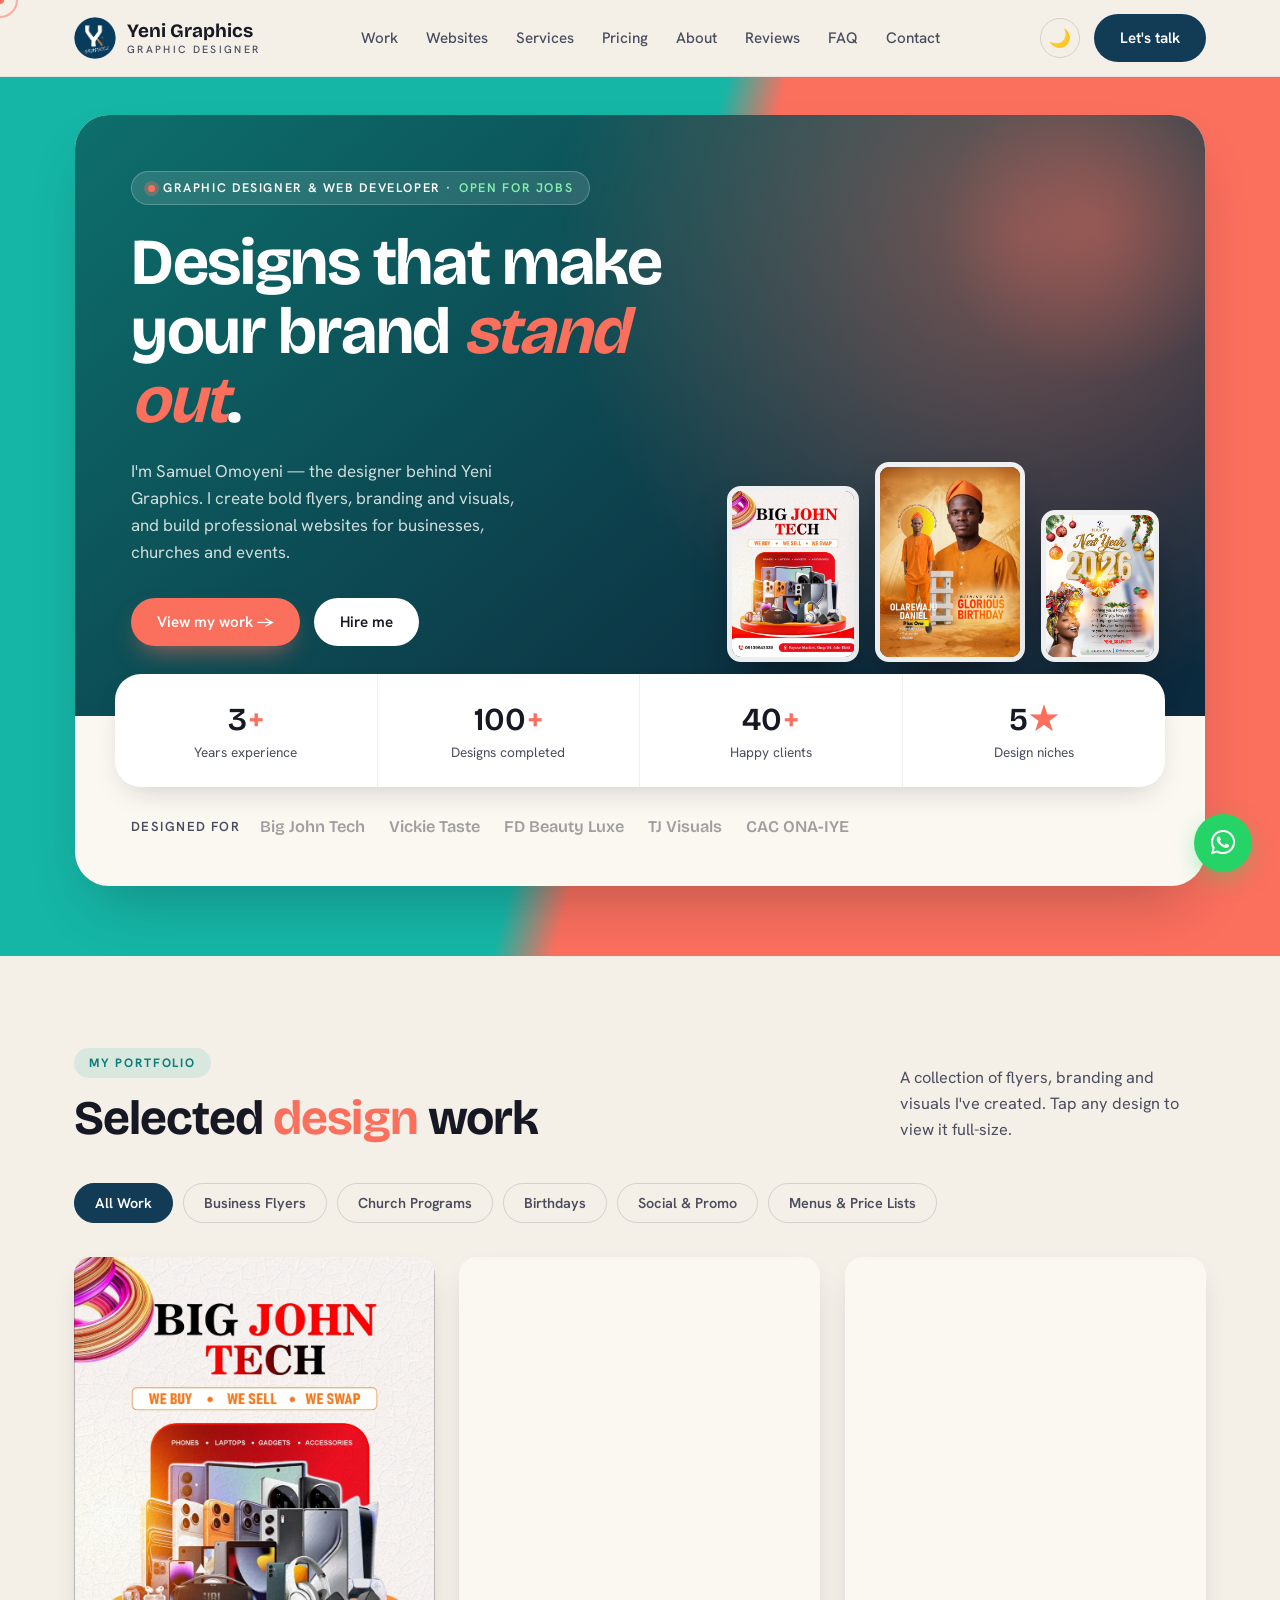
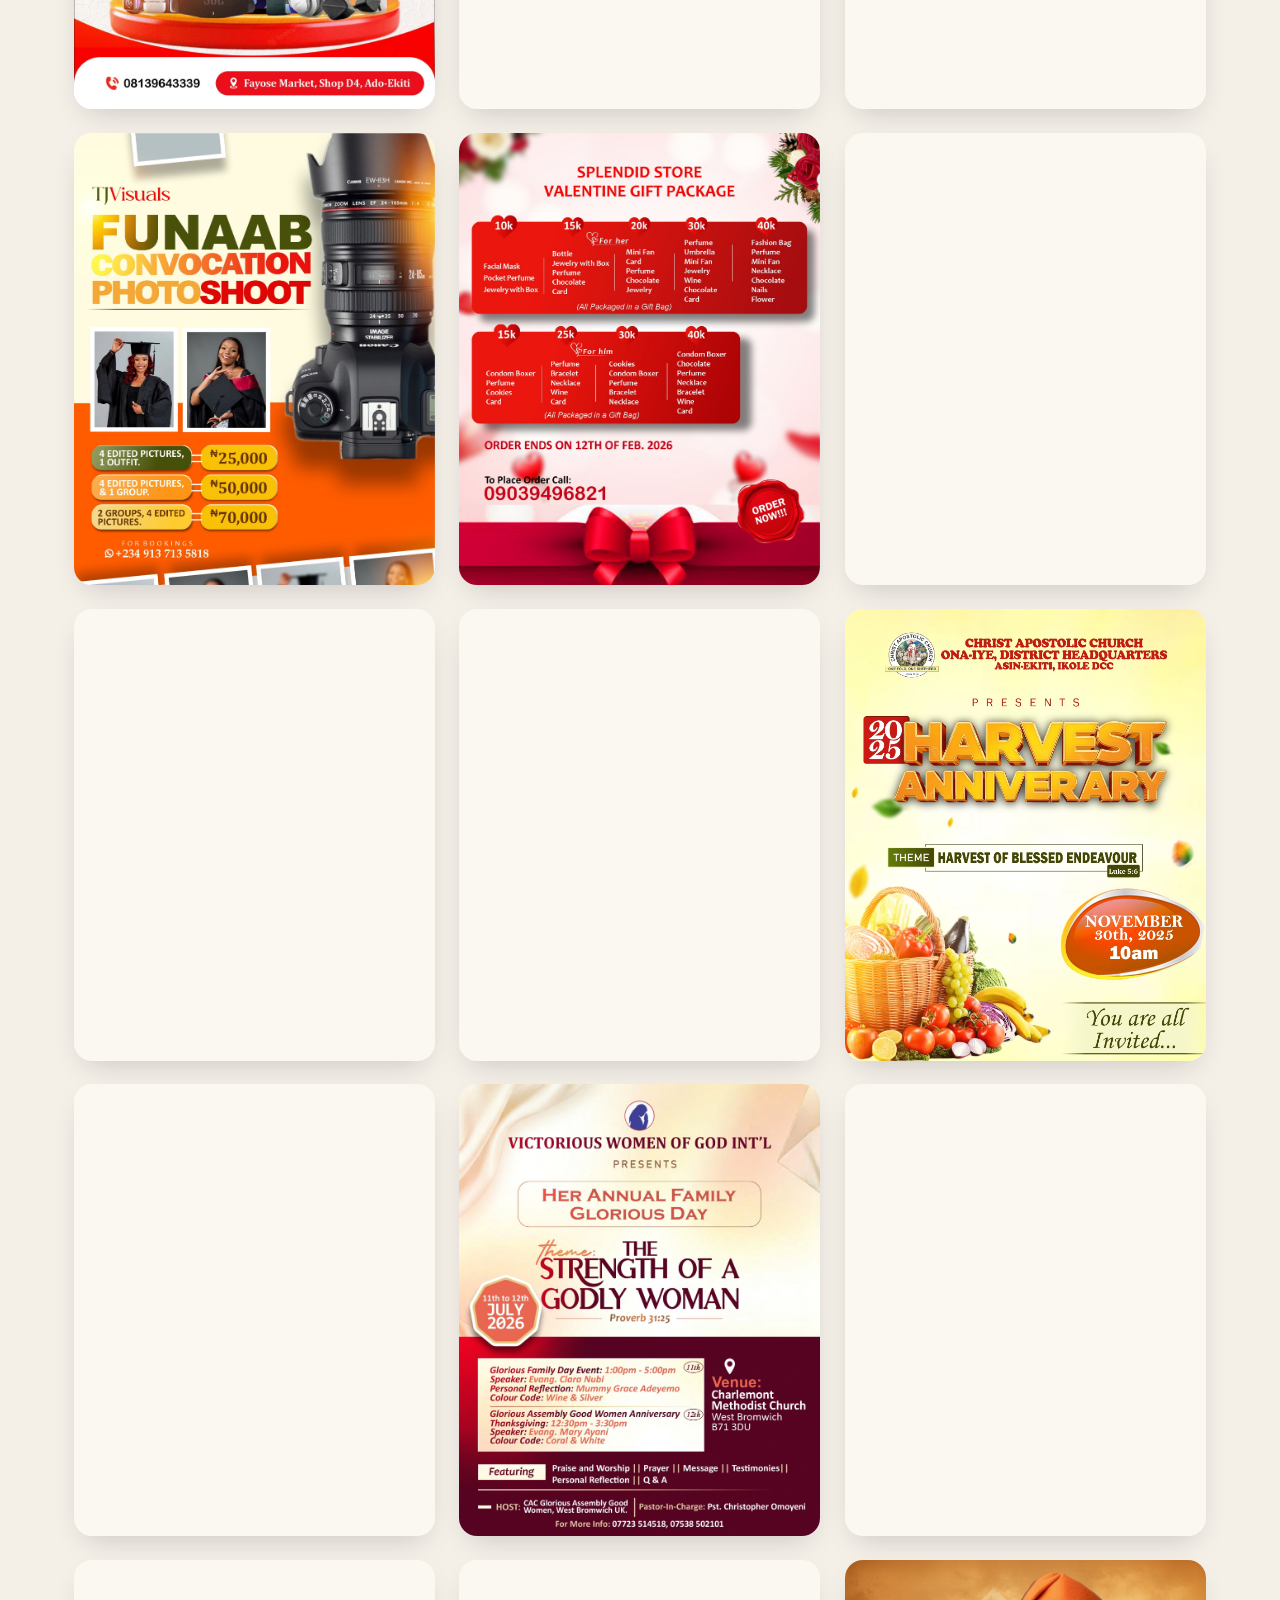
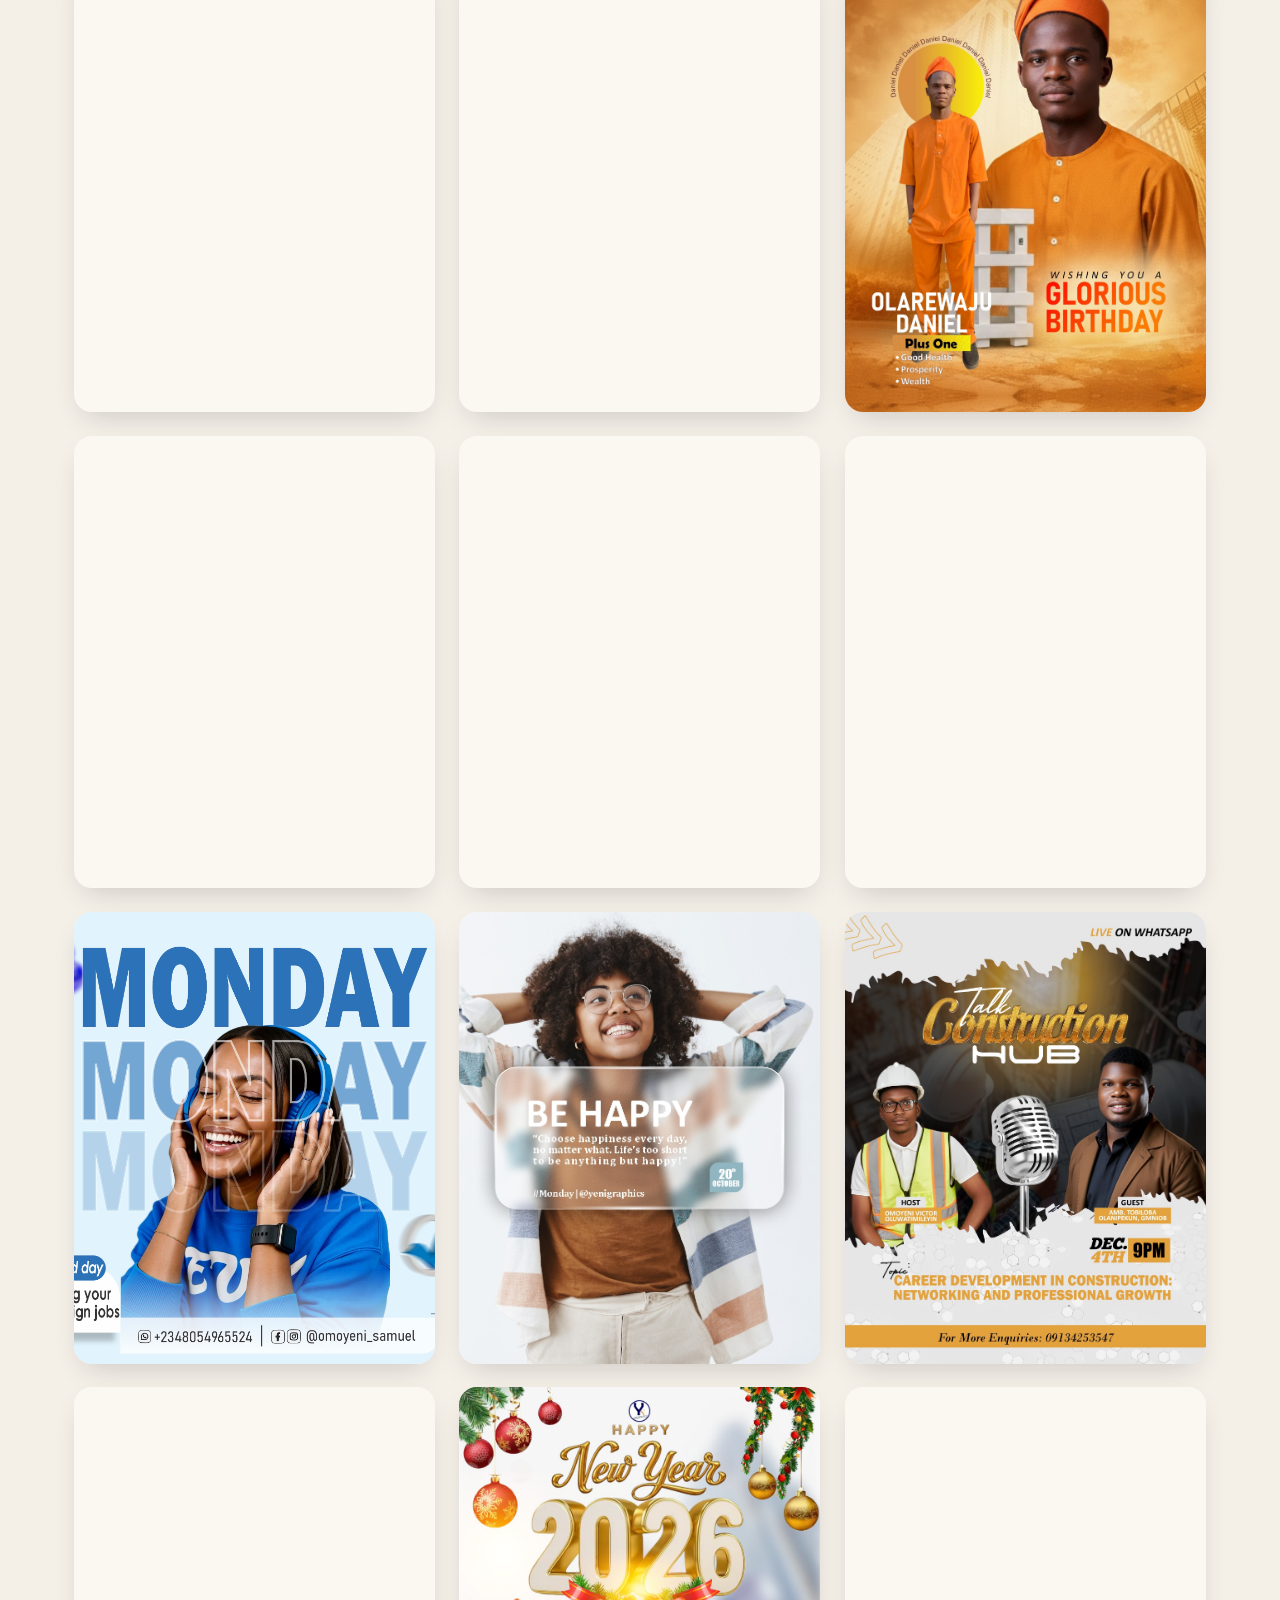
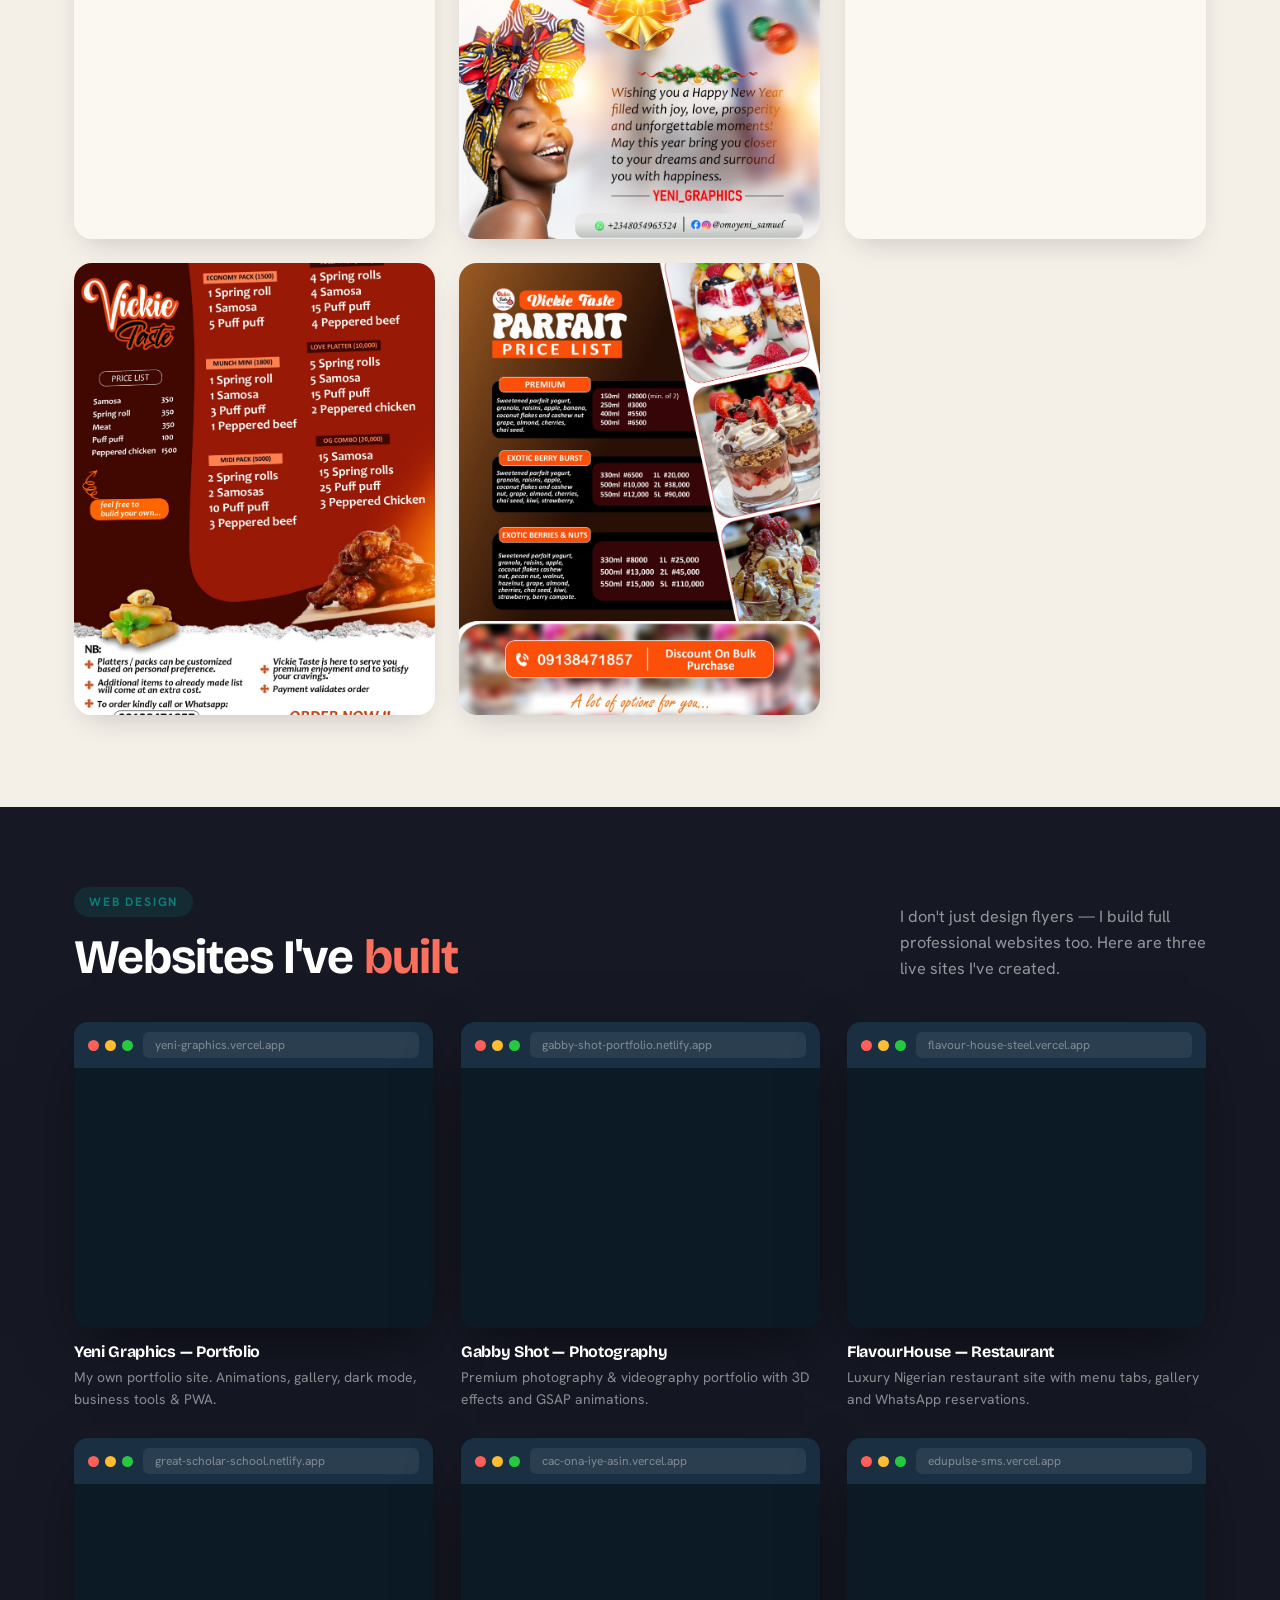
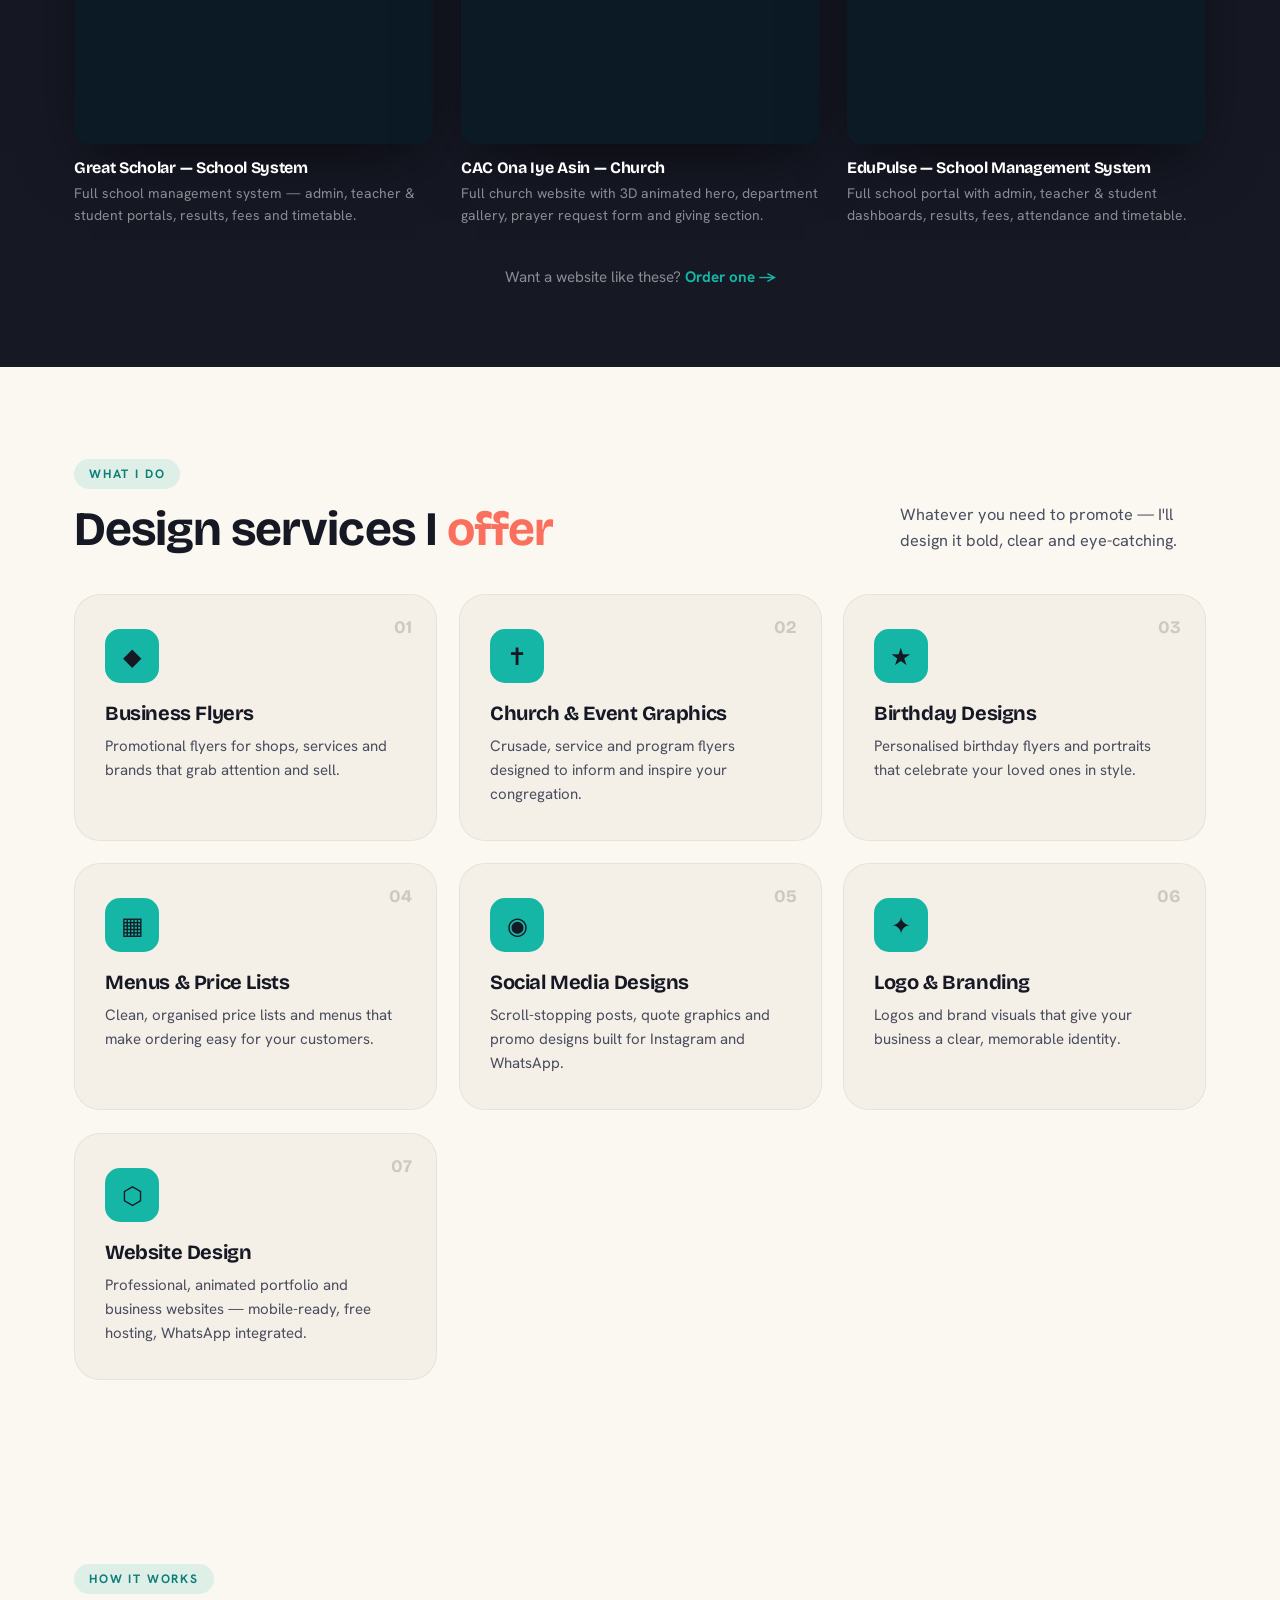
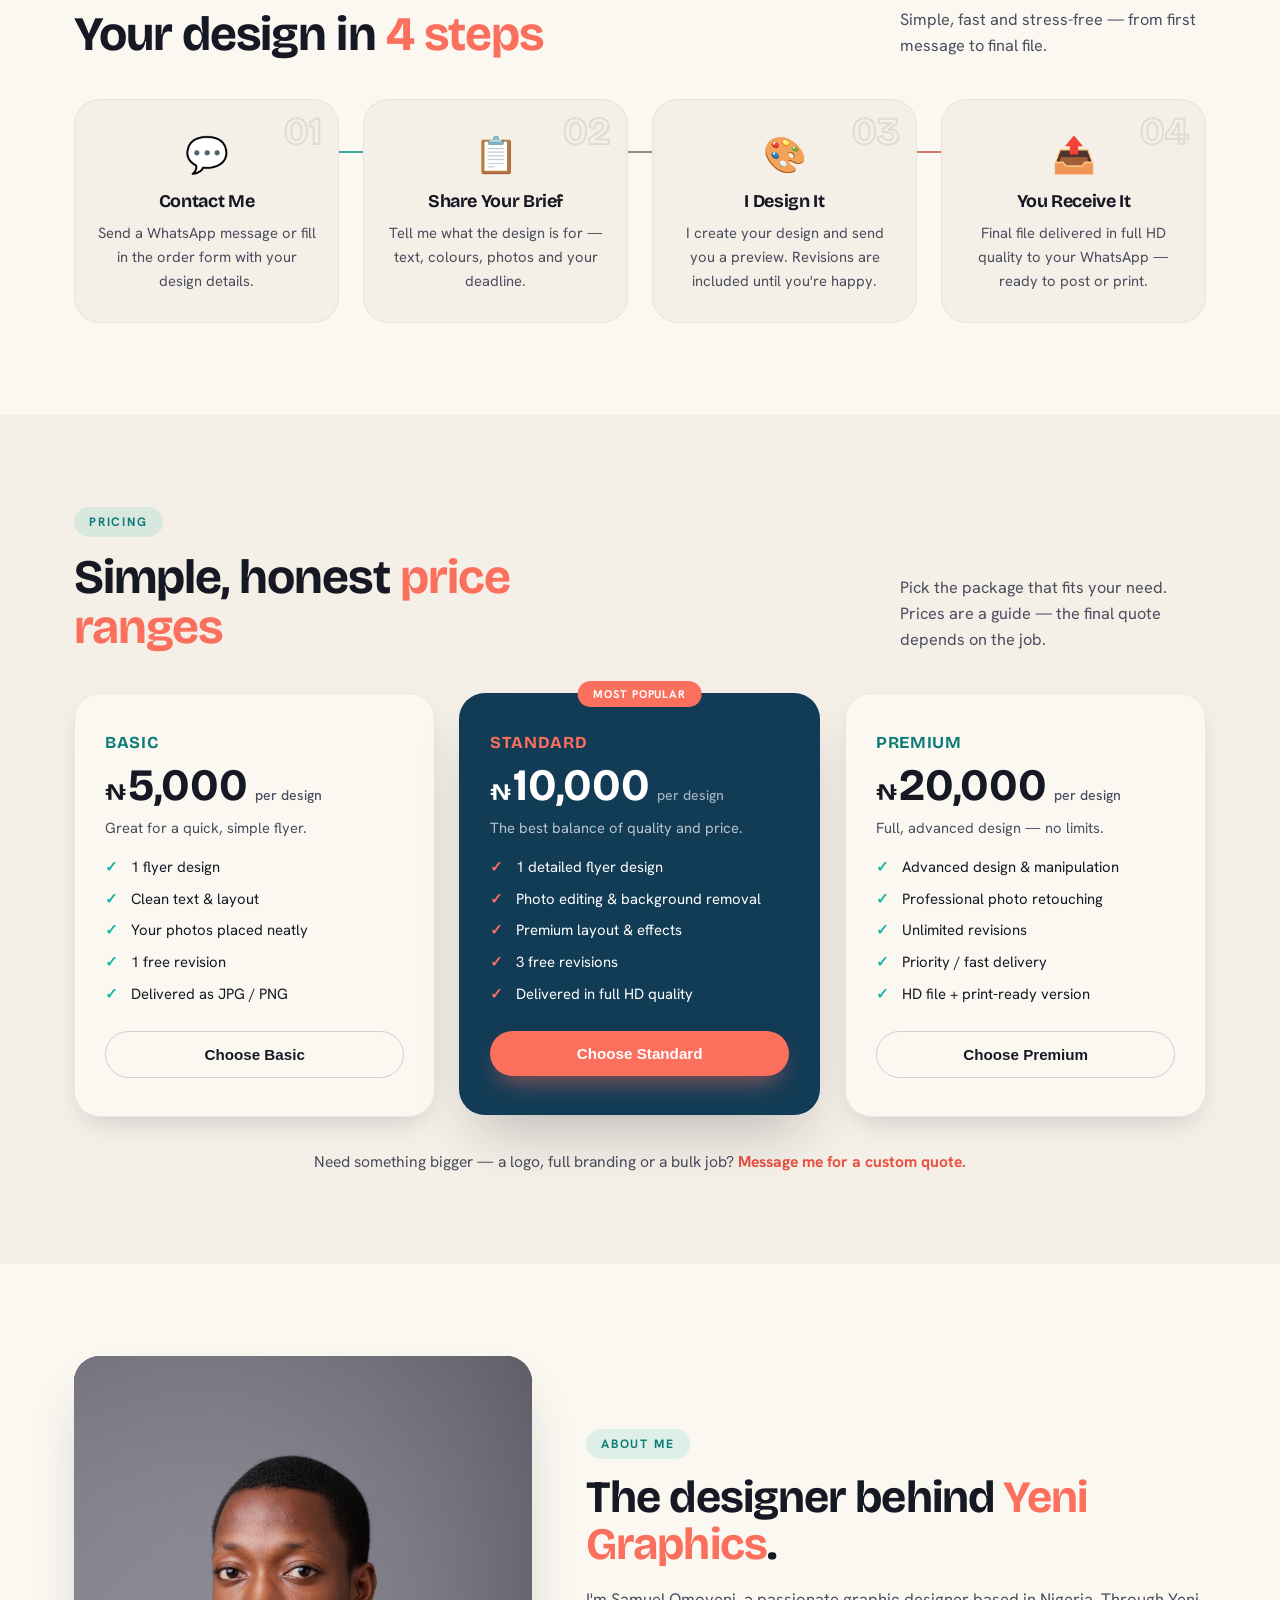
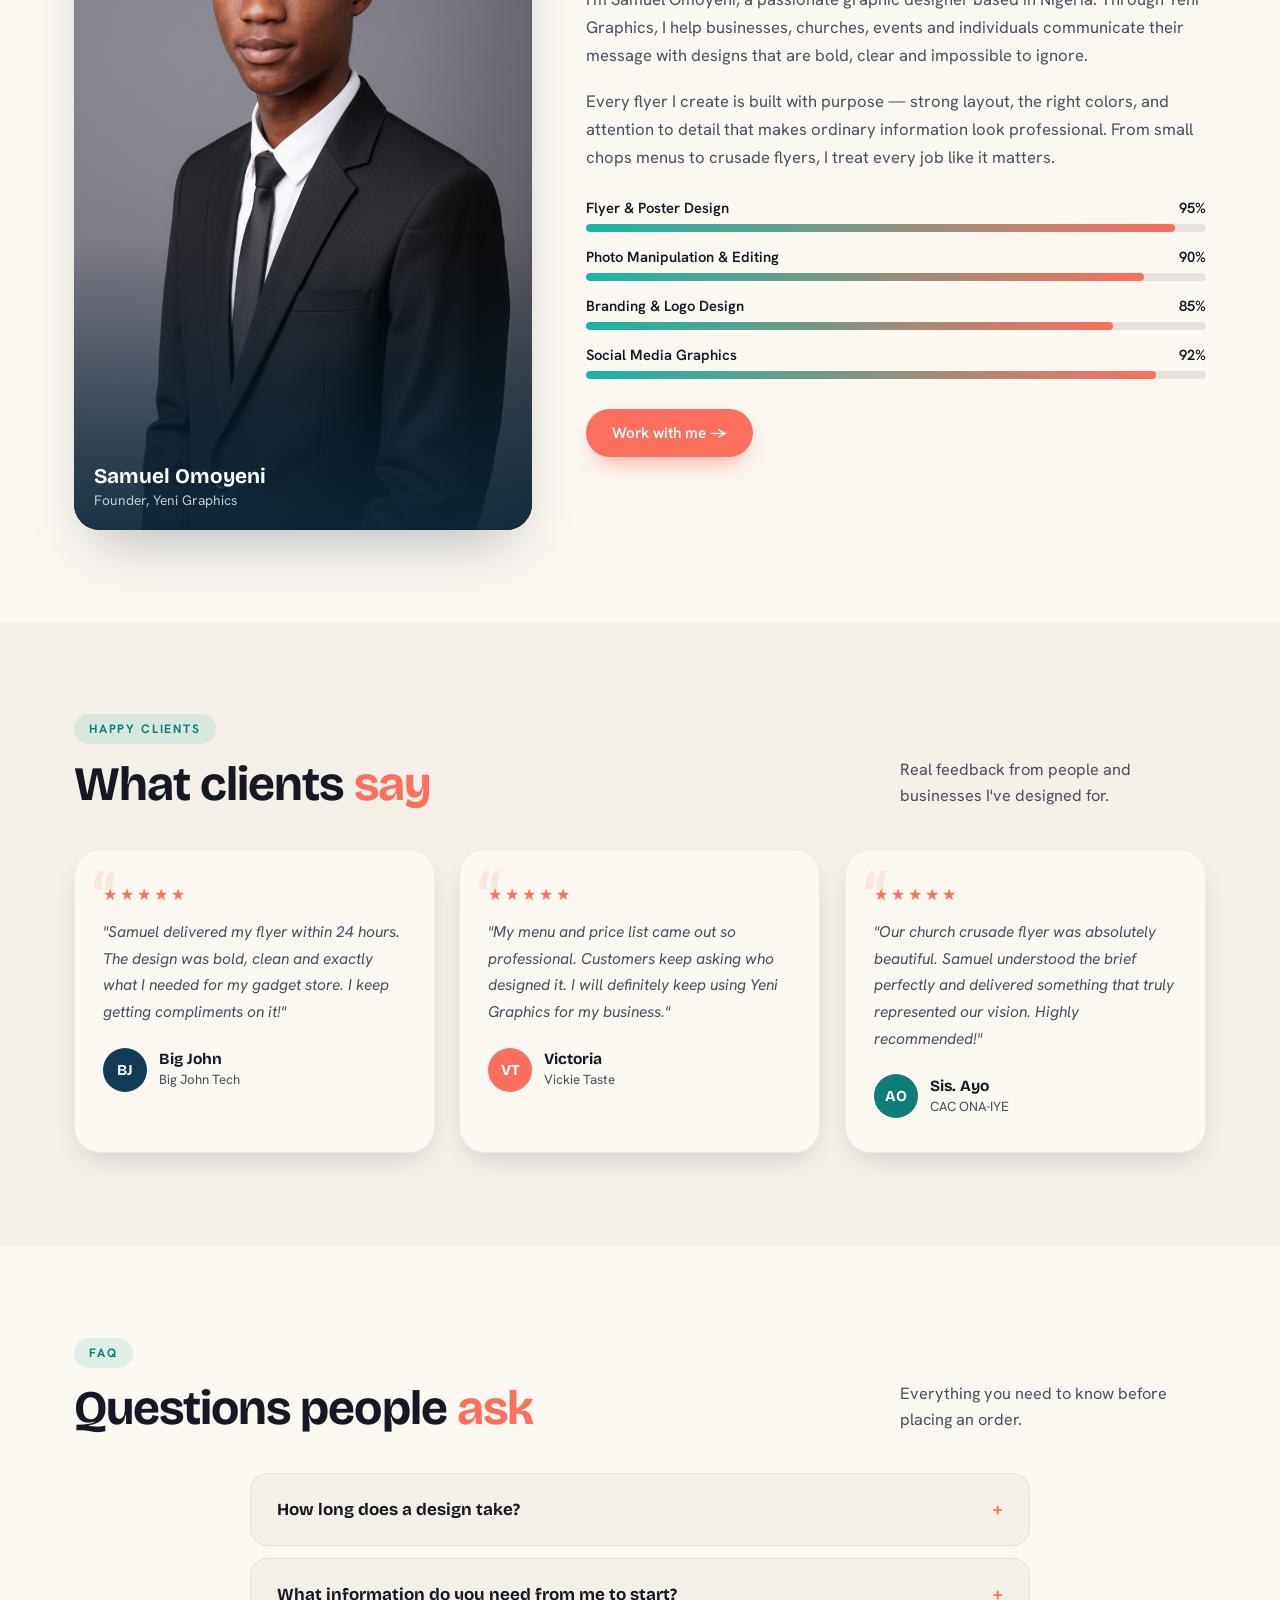
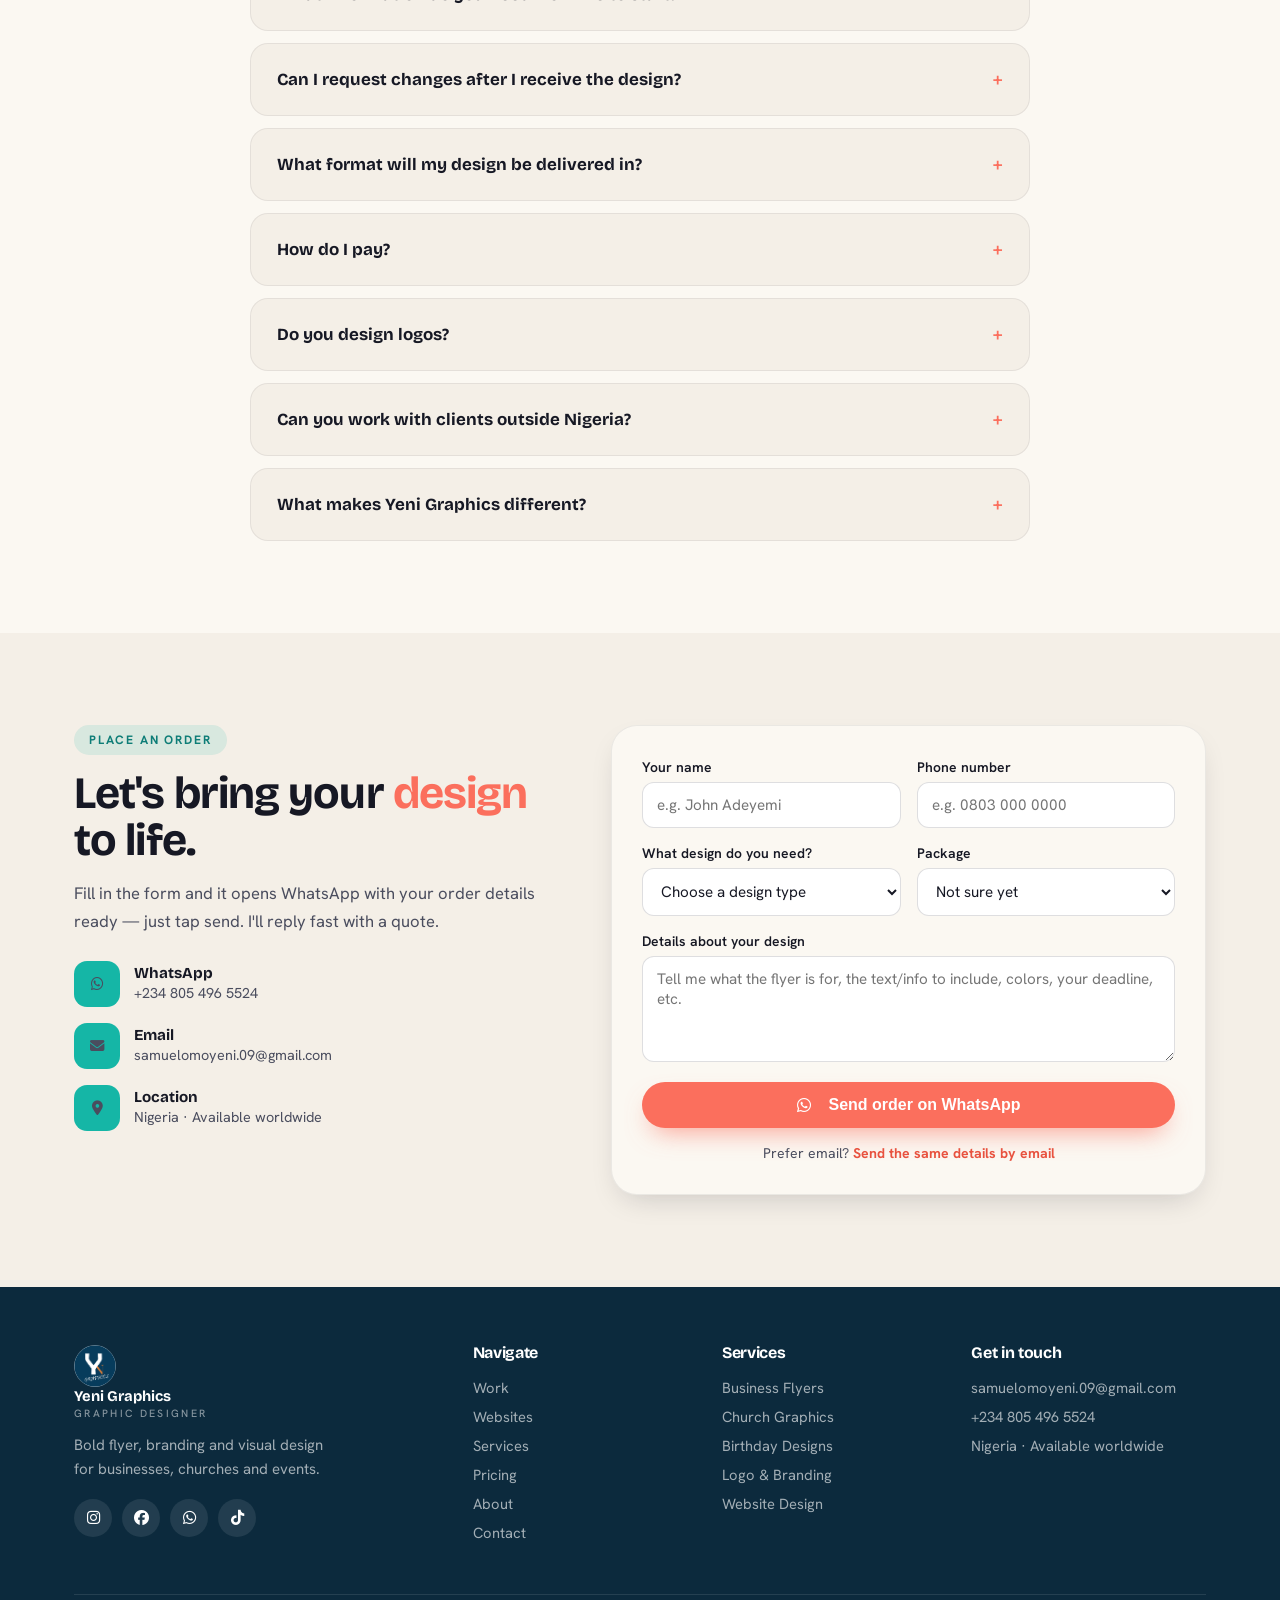
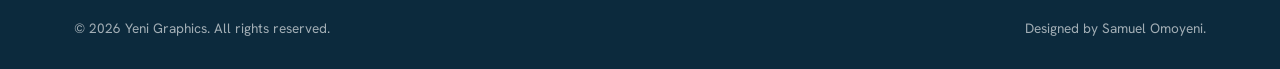
==== commit e301655d: "Add EduPulse to Websites section Co-Authored-By: Claude Sonnet 4.6 <noreply@anthropic.com>" ====
--- a/index.html
+++ b/index.html
@@ -383,6 +383,26 @@
         </div>
       </div>
 
+      <!-- EduPulse -->
+      <div class="web-card reveal">
+        <div class="bm-wrap">
+          <div class="bm-bar">
+            <div class="bm-dots"><span></span><span></span><span></span></div>
+            <div class="bm-url">edupulse-sms.vercel.app</div>
+          </div>
+          <div class="bm-body">
+            <iframe src="https://edupulse-sms.vercel.app" loading="lazy" title="EduPulse School Management System" scrolling="no"></iframe>
+            <div class="bm-overlay">
+              <a href="https://edupulse-sms.vercel.app" target="_blank" rel="noopener" class="btn btn-coral bm-btn"><i class="fa-solid fa-arrow-up-right-from-square"></i> Visit Site</a>
+            </div>
+          </div>
+        </div>
+        <div class="web-info">
+          <h3>EduPulse — School Management System</h3>
+          <p>Full school portal with admin, teacher &amp; student dashboards, results, fees, attendance and timetable.</p>
+        </div>
+      </div>
+
     </div>
 
     <div class="web-cta reveal">
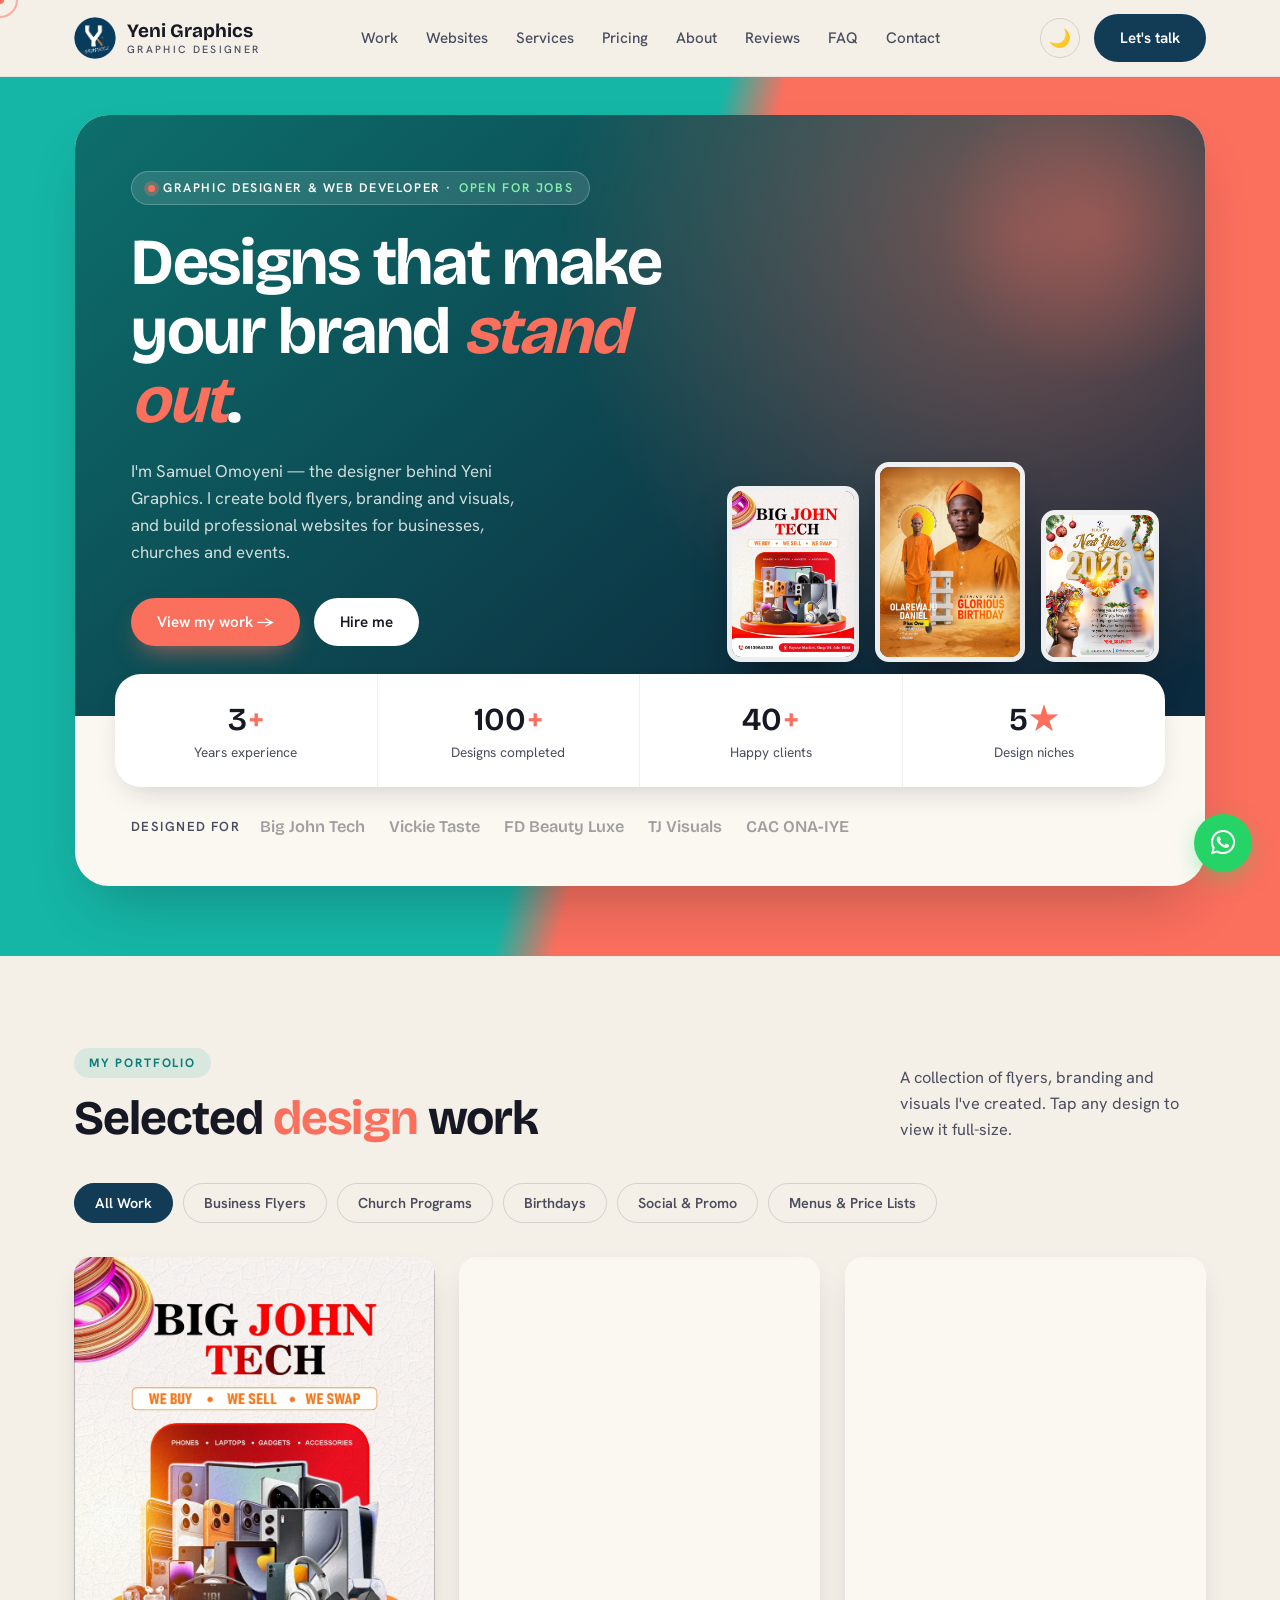
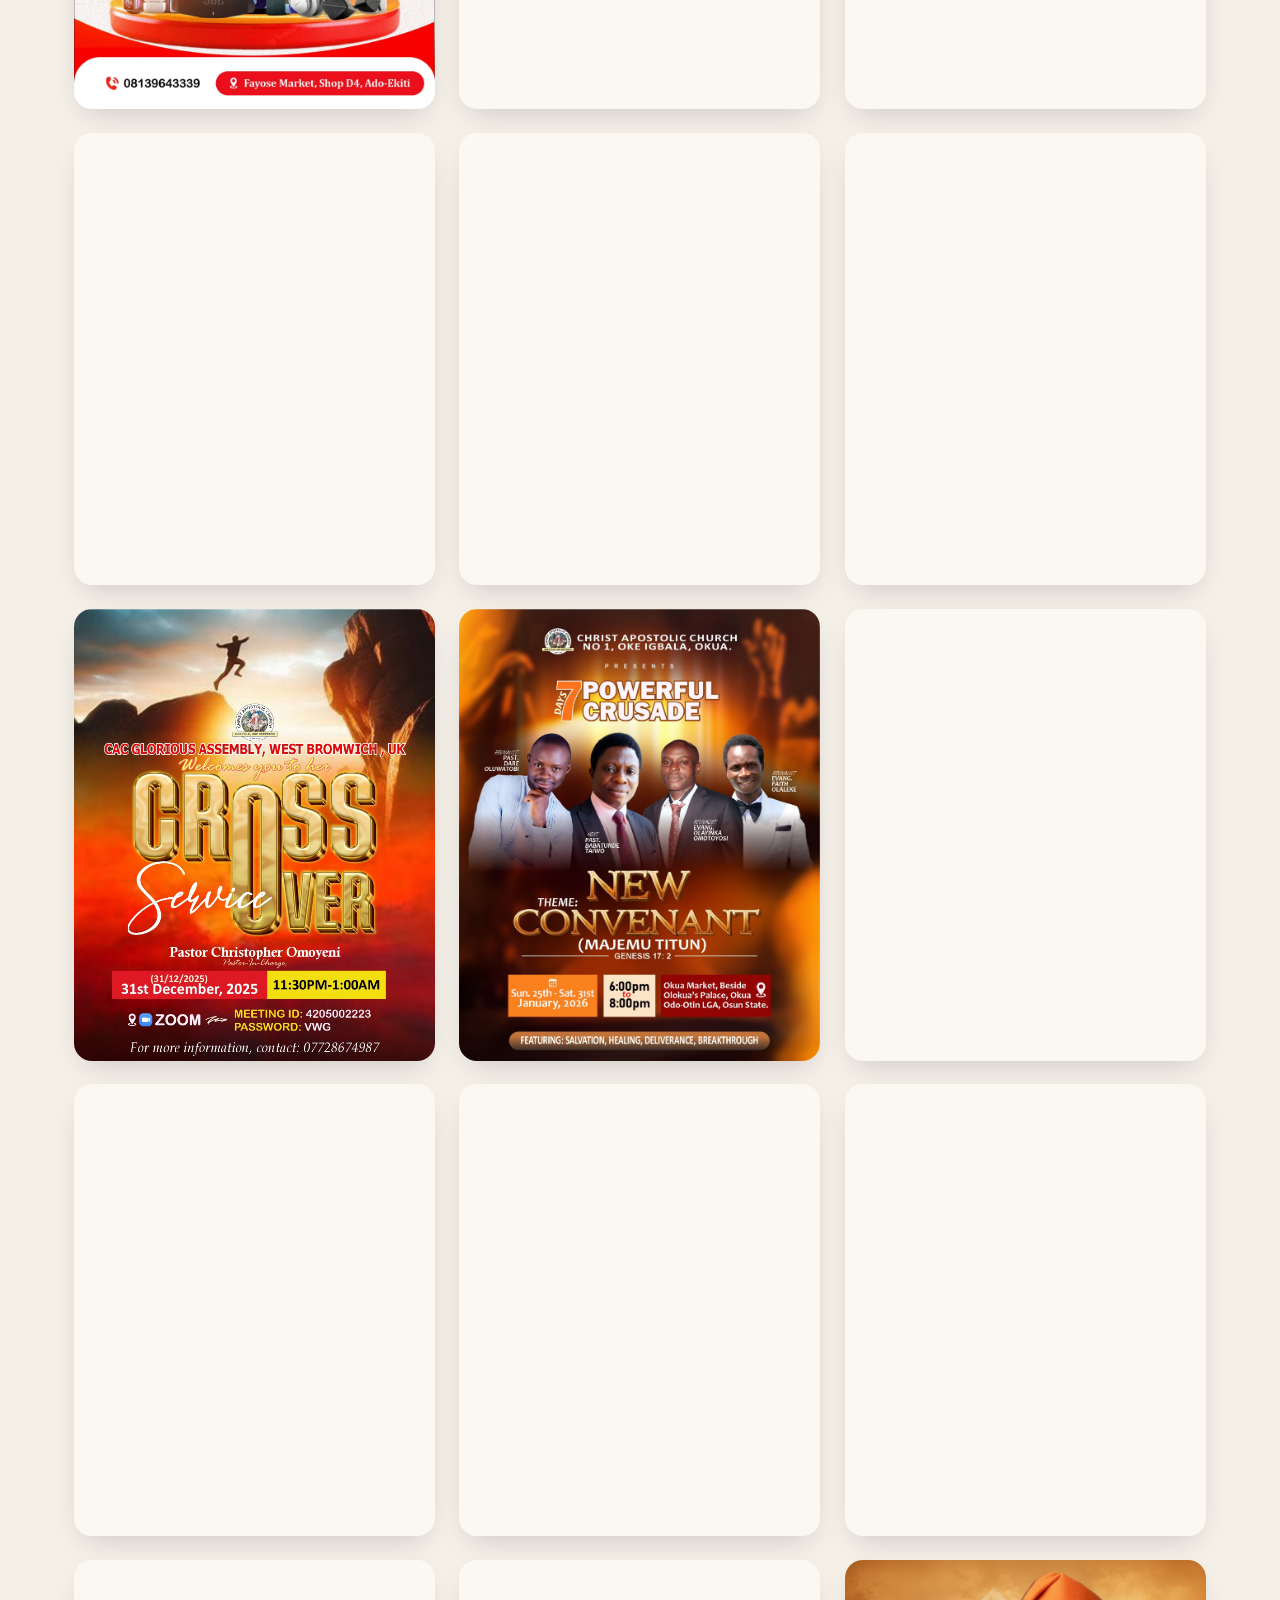
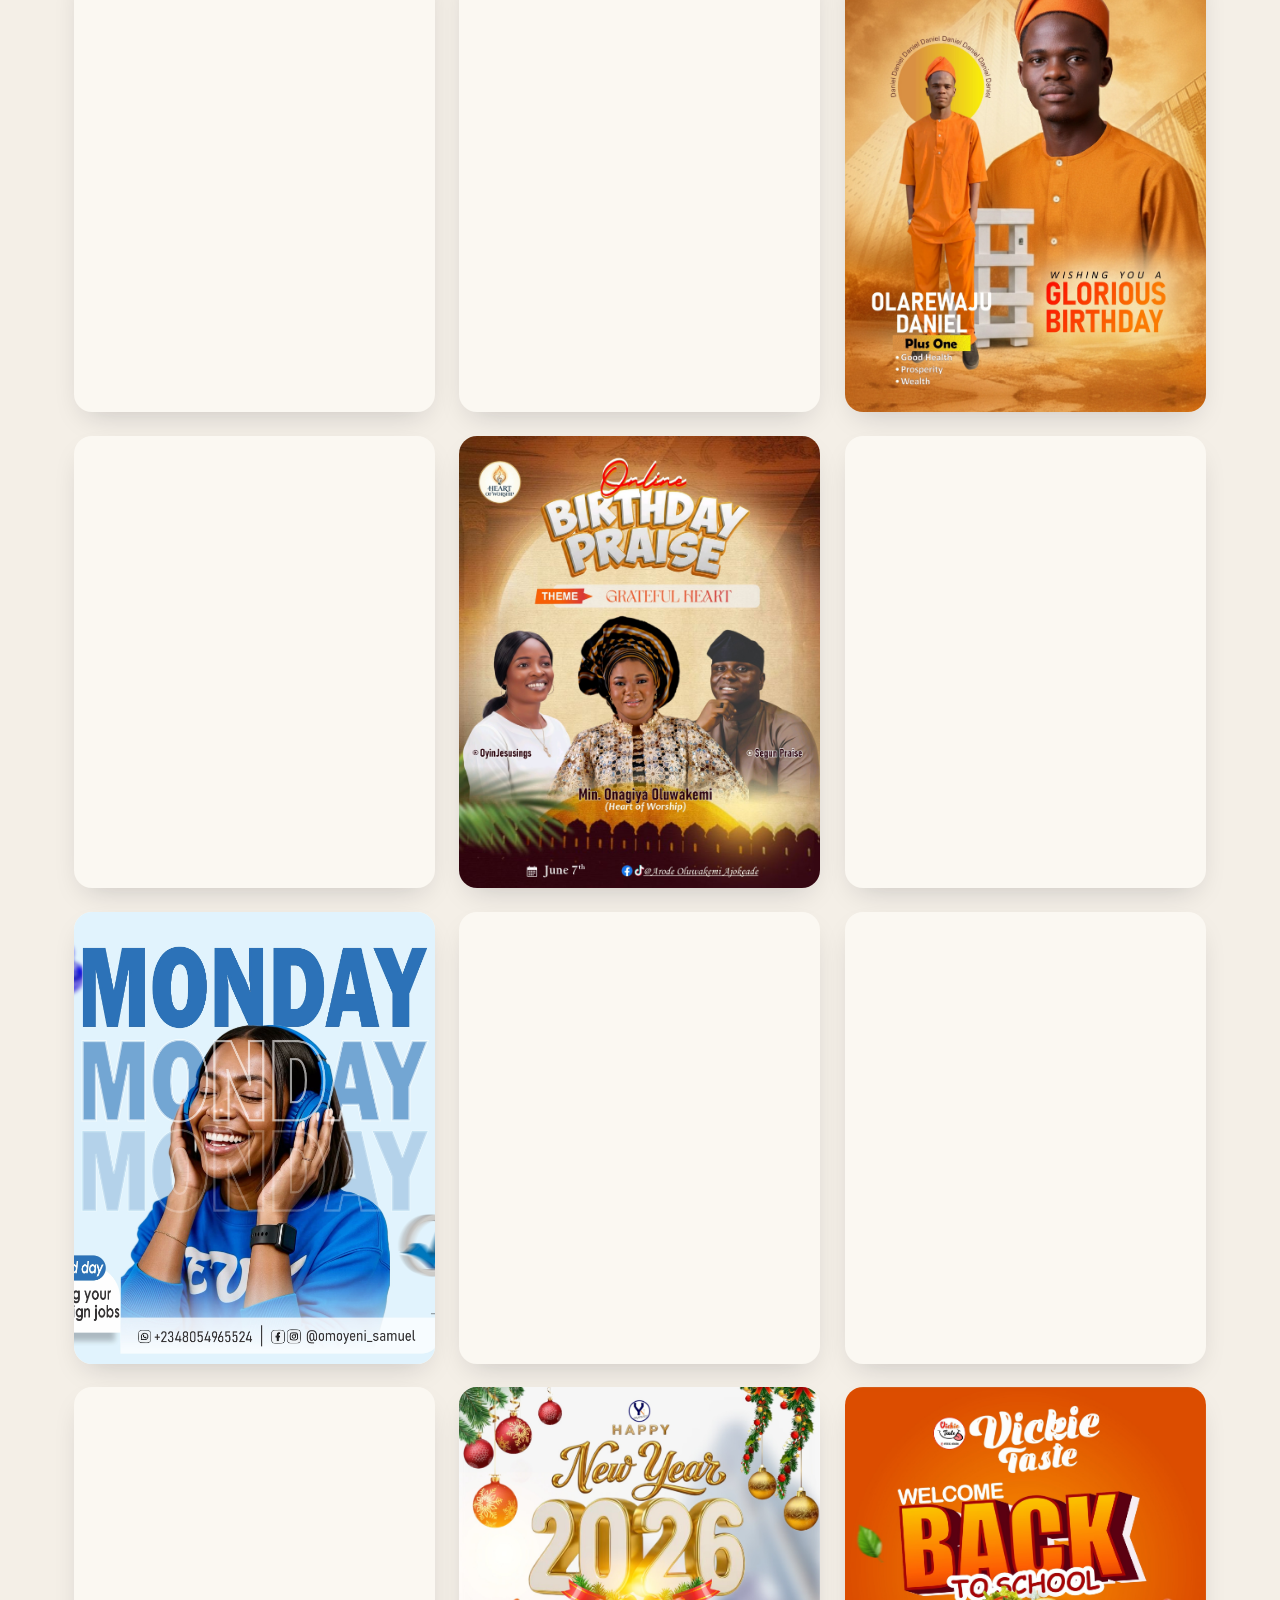
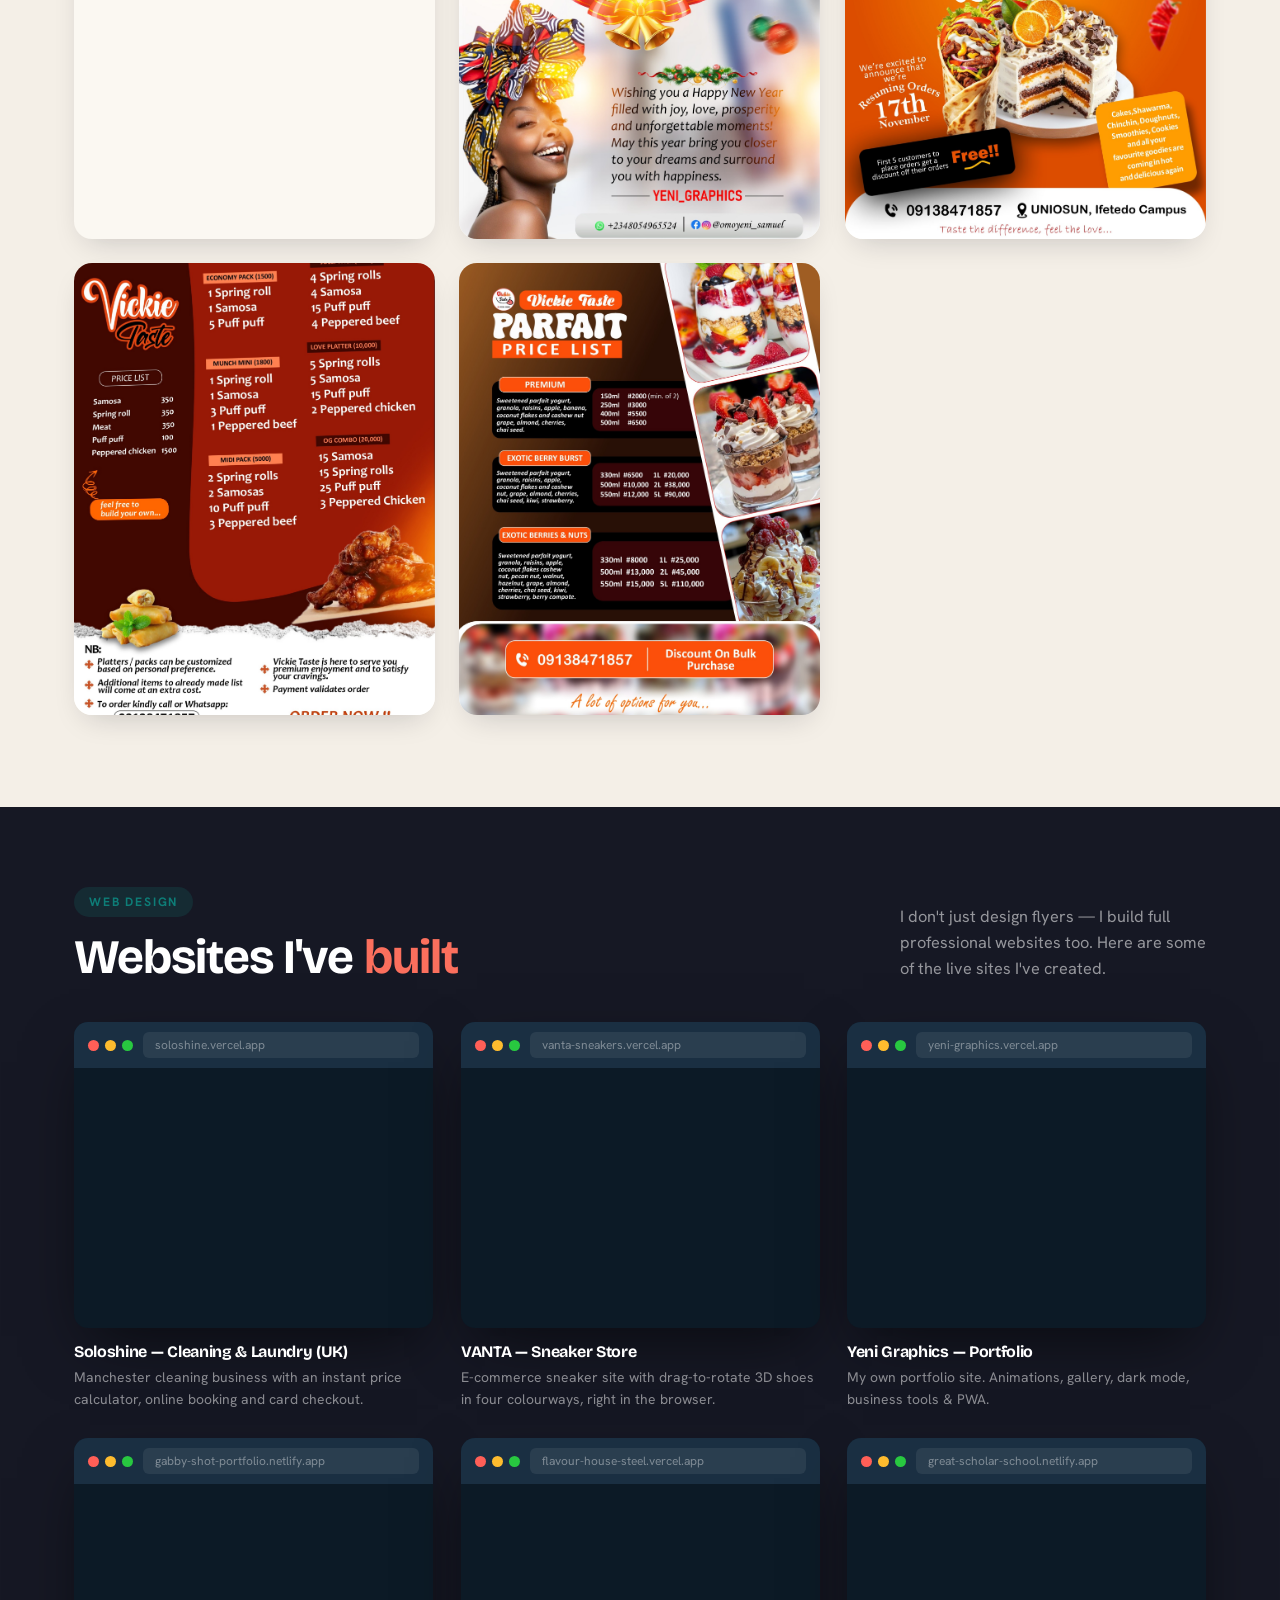
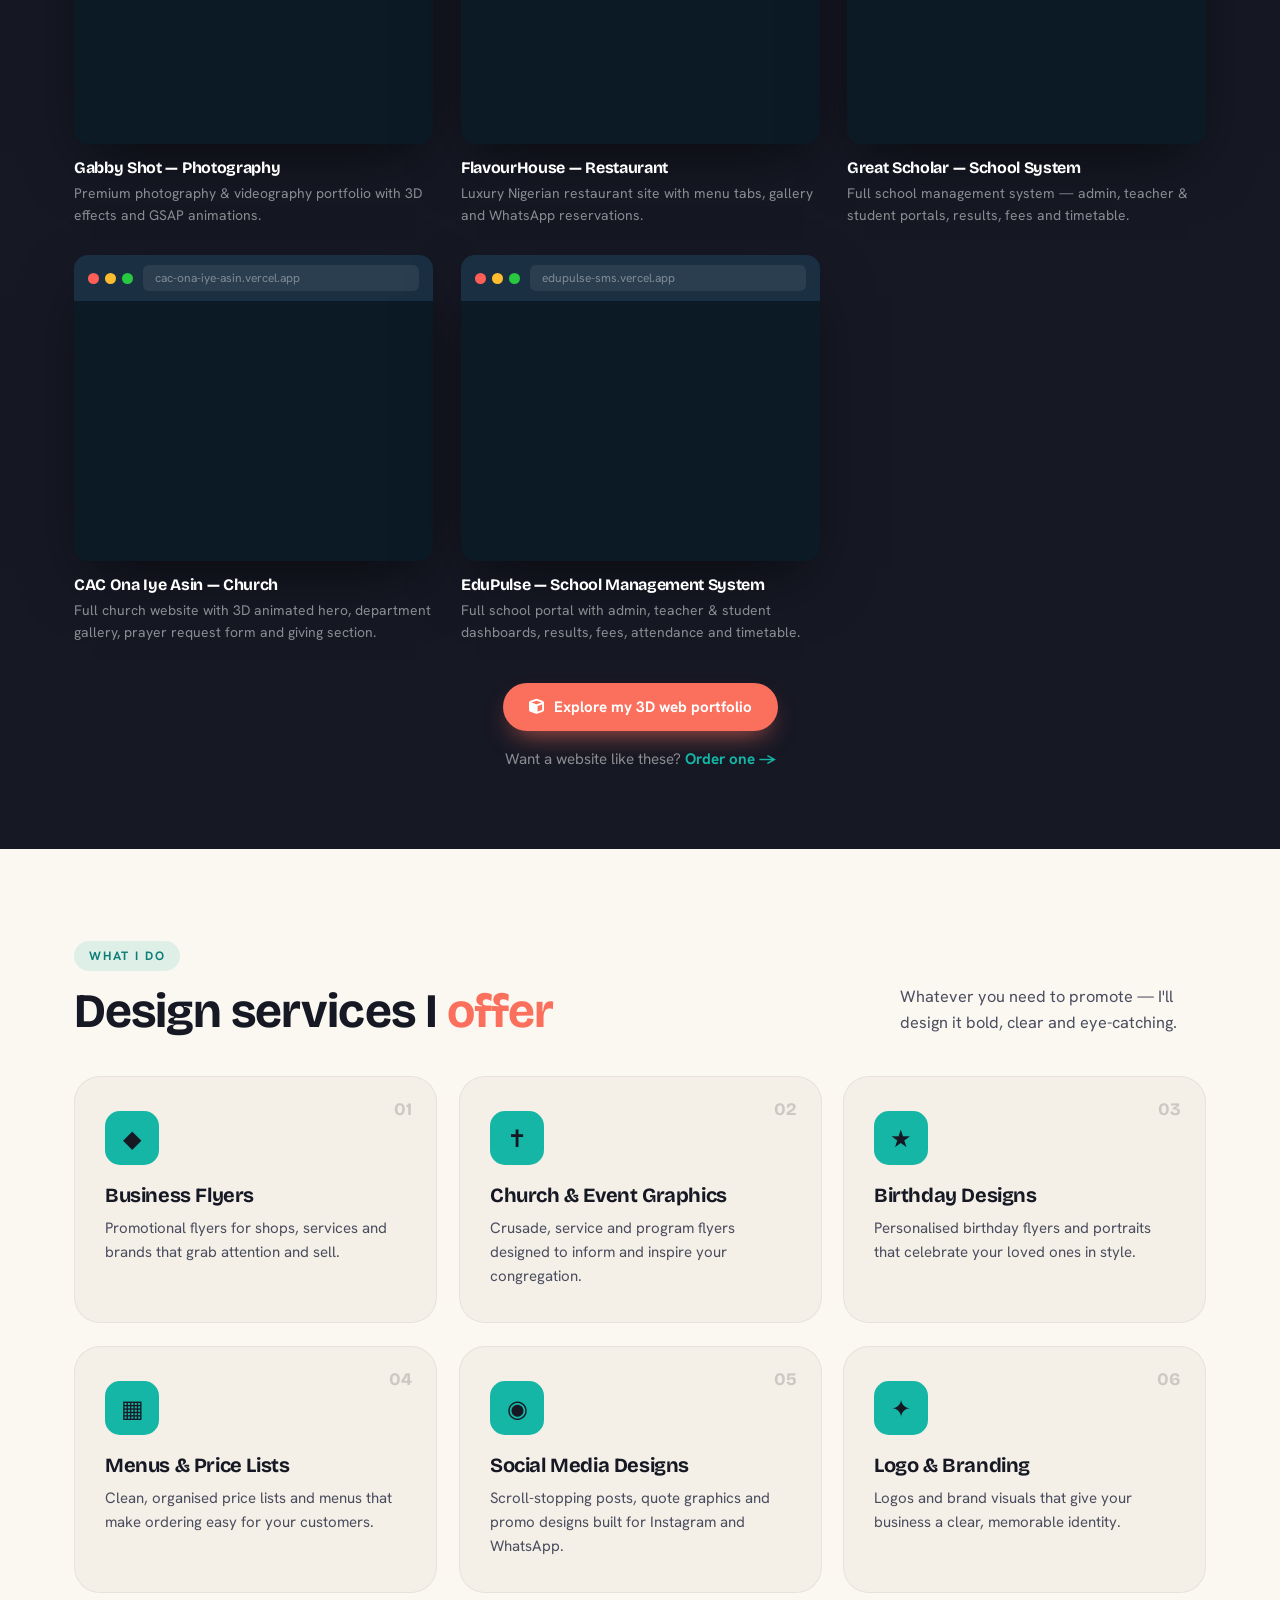
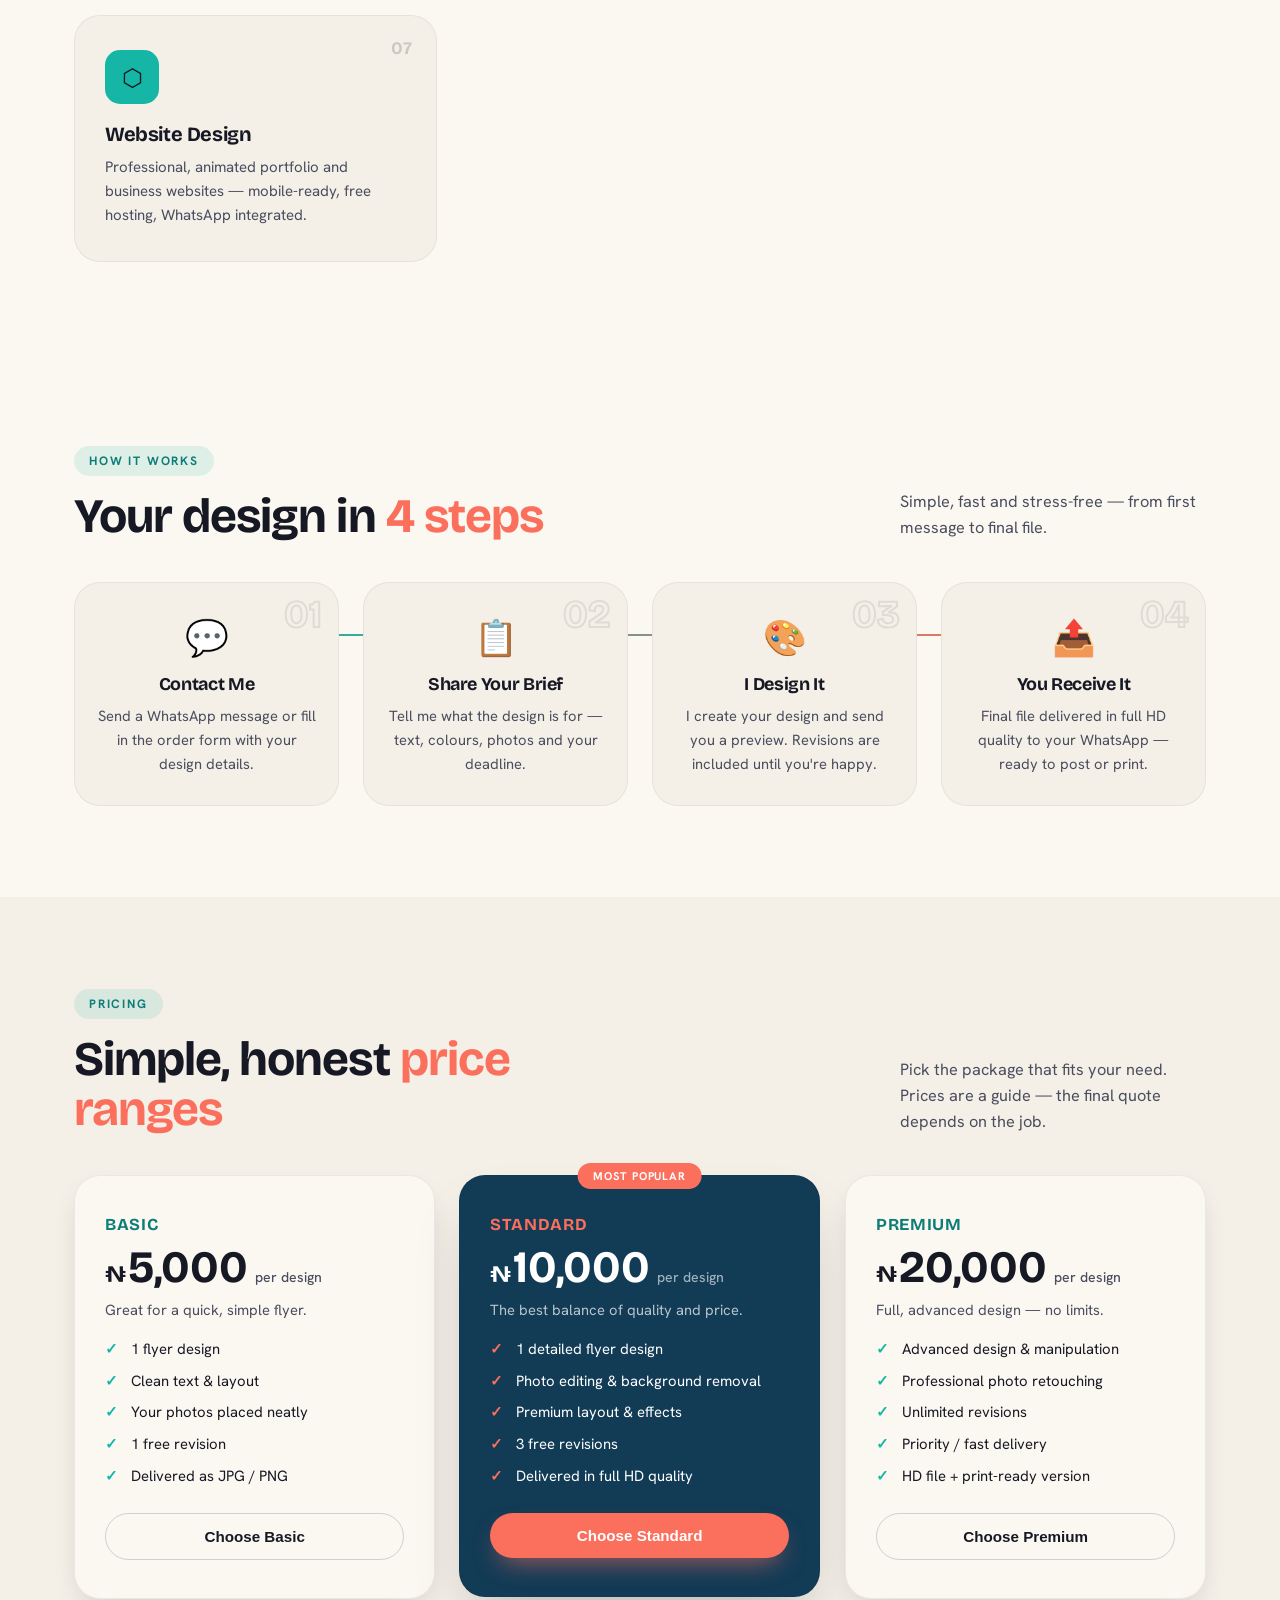
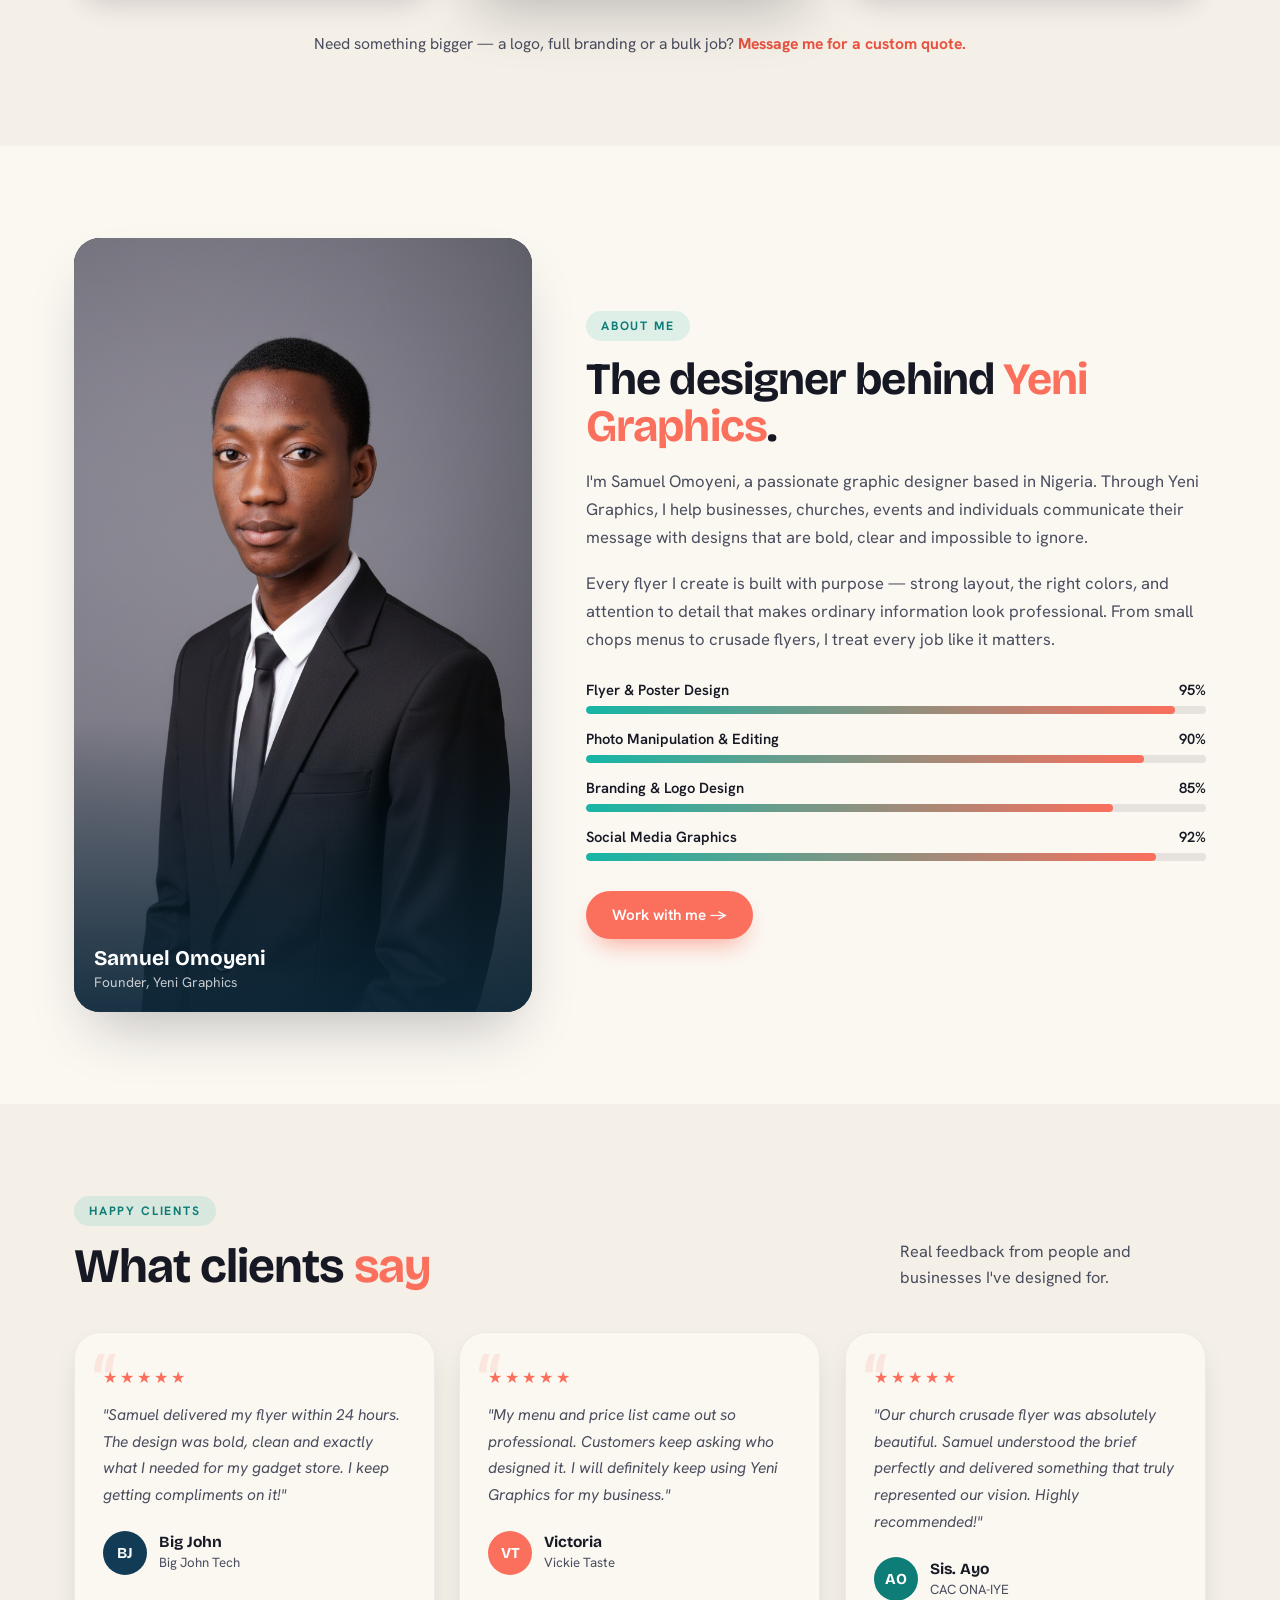
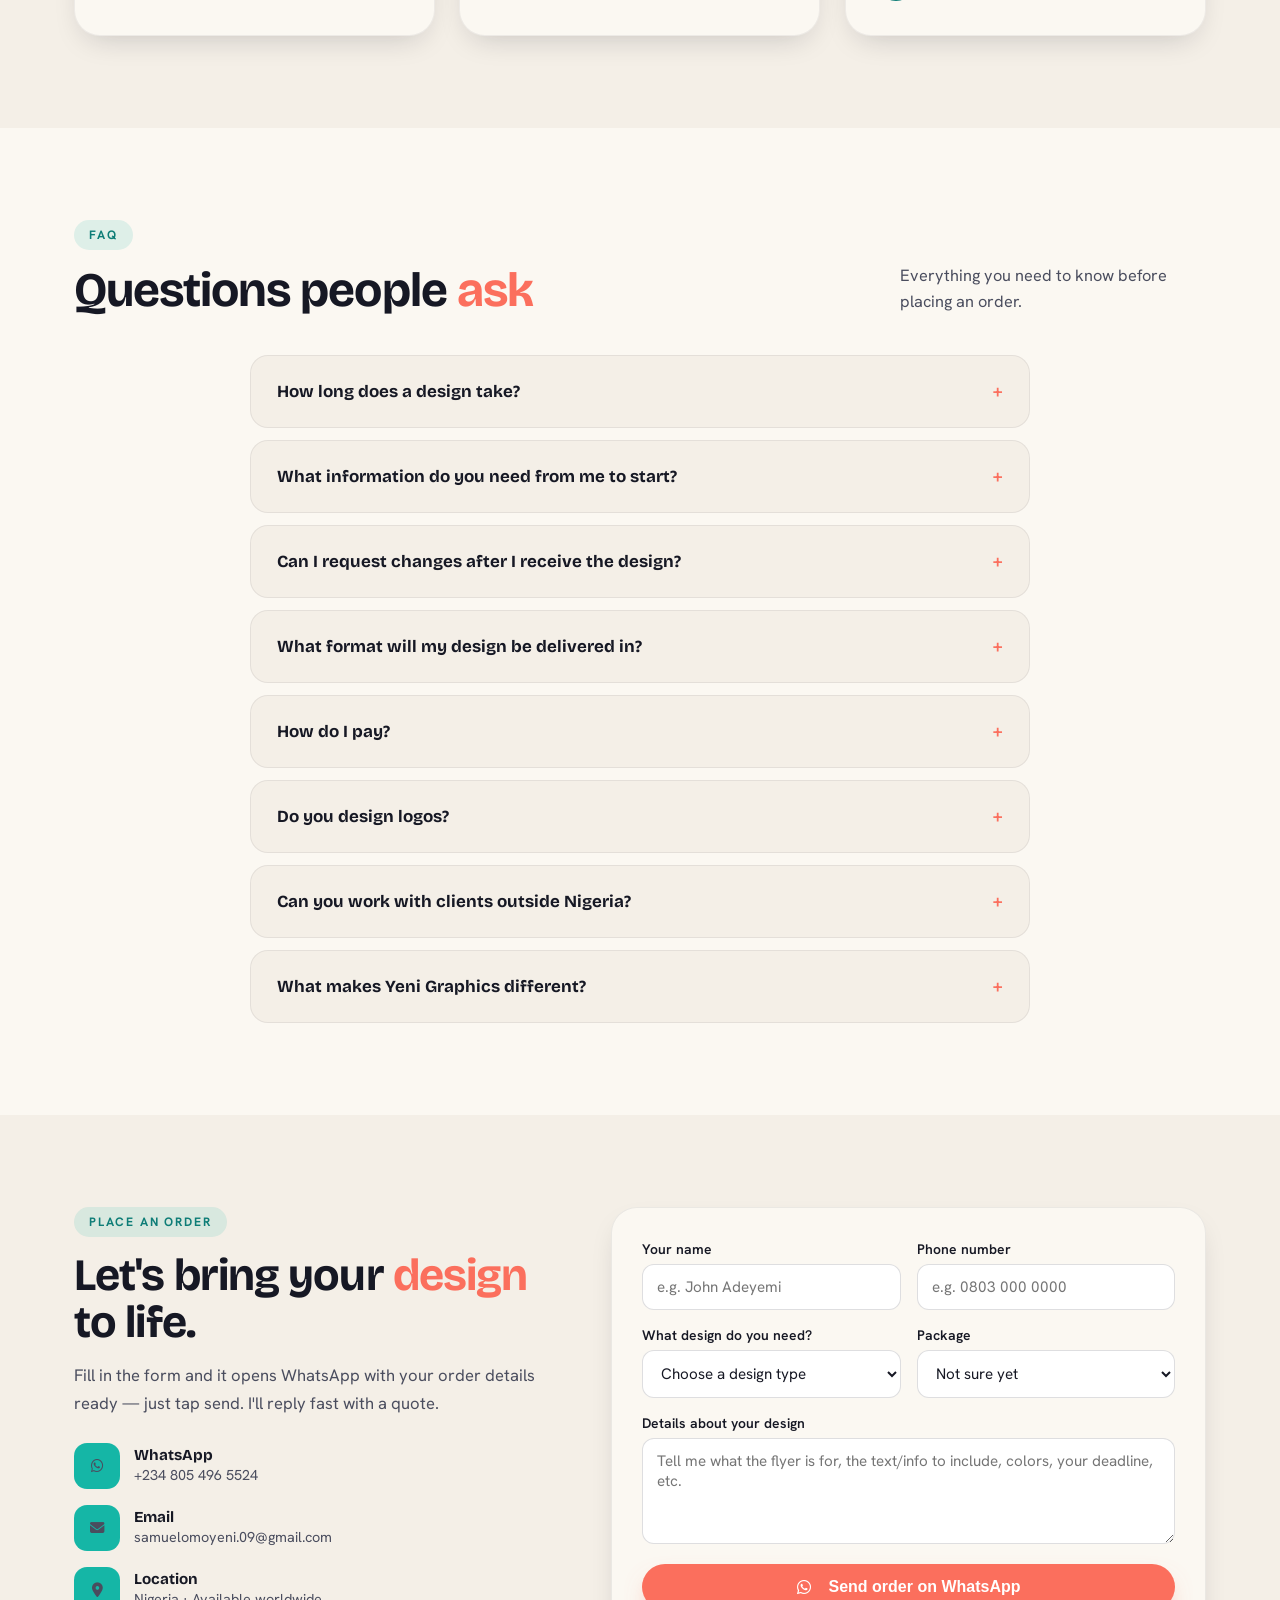
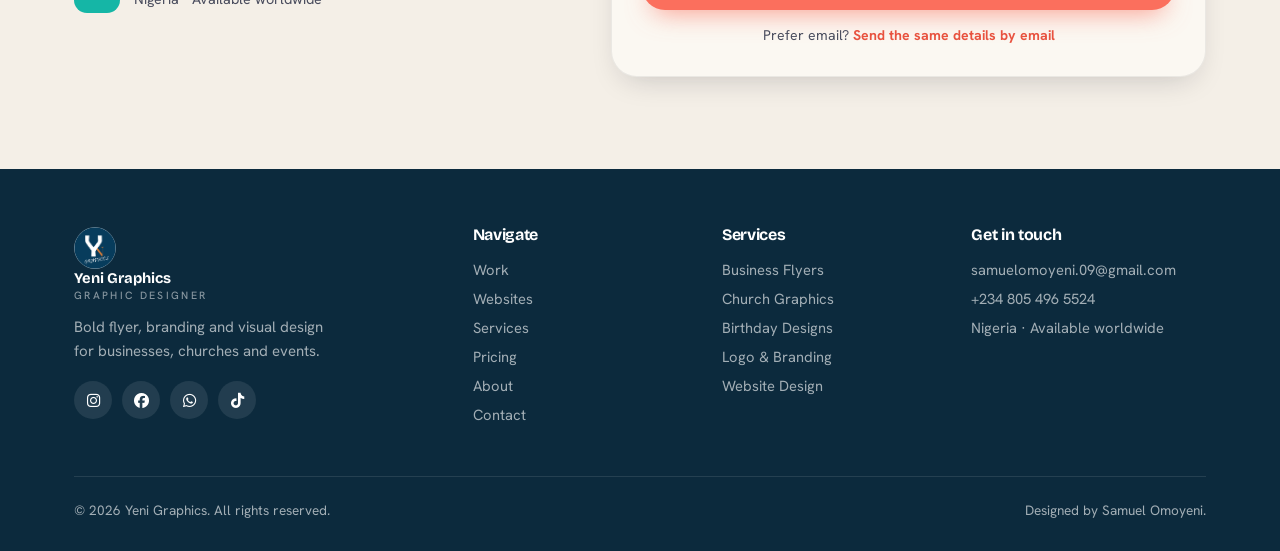
==== commit 2fdcd684: "Add Soloshine + VANTA, clean /link URLs, host 3D web portfolio at /web - Websites section: Soloshine" ====
--- a/index.html
+++ b/index.html
@@ -278,10 +278,50 @@
         <span class="tag">Web design</span>
         <h2>Websites I've <span class="u">built</span></h2>
       </div>
-      <p>I don't just design flyers — I build full professional websites too. Here are three live sites I've created.</p>
+      <p>I don't just design flyers — I build full professional websites too. Here are some of the live sites I've created.</p>
     </div>
 
     <div class="web-grid">
+
+      <!-- Soloshine -->
+      <div class="web-card reveal">
+        <div class="bm-wrap">
+          <div class="bm-bar">
+            <div class="bm-dots"><span></span><span></span><span></span></div>
+            <div class="bm-url">soloshine.vercel.app</div>
+          </div>
+          <div class="bm-body">
+            <iframe src="https://soloshine.vercel.app" loading="lazy" title="Soloshine Cleaning" scrolling="no"></iframe>
+            <div class="bm-overlay">
+              <a href="https://soloshine.vercel.app" target="_blank" rel="noopener" class="btn btn-coral bm-btn"><i class="fa-solid fa-arrow-up-right-from-square"></i> Visit Site</a>
+            </div>
+          </div>
+        </div>
+        <div class="web-info">
+          <h3>Soloshine — Cleaning &amp; Laundry (UK)</h3>
+          <p>Manchester cleaning business with an instant price calculator, online booking and card checkout.</p>
+        </div>
+      </div>
+
+      <!-- VANTA -->
+      <div class="web-card reveal">
+        <div class="bm-wrap">
+          <div class="bm-bar">
+            <div class="bm-dots"><span></span><span></span><span></span></div>
+            <div class="bm-url">vanta-sneakers.vercel.app</div>
+          </div>
+          <div class="bm-body">
+            <iframe src="https://vanta-sneakers.vercel.app" loading="lazy" title="VANTA Sneakers" scrolling="no"></iframe>
+            <div class="bm-overlay">
+              <a href="https://vanta-sneakers.vercel.app" target="_blank" rel="noopener" class="btn btn-coral bm-btn"><i class="fa-solid fa-arrow-up-right-from-square"></i> Visit Site</a>
+            </div>
+          </div>
+        </div>
+        <div class="web-info">
+          <h3>VANTA — Sneaker Store</h3>
+          <p>E-commerce sneaker site with drag-to-rotate 3D shoes in four colourways, right in the browser.</p>
+        </div>
+      </div>
 
       <!-- Yeni Graphics -->
       <div class="web-card reveal">
@@ -406,7 +446,8 @@
     </div>
 
     <div class="web-cta reveal">
-      Want a website like these? <a href="#contact">Order one →</a>
+      <a href="/web/" class="btn btn-coral web-3d-btn"><i class="fa-solid fa-cube"></i> Explore my 3D web portfolio</a>
+      <div>Want a website like these? <a href="#contact">Order one →</a></div>
     </div>
   </div>
 </section>
@@ -437,6 +478,7 @@
 .web-cta{text-align:center;color:rgba(255,255,255,.5) !important;font-size:.95rem;}
 .web-cta a{color:#15b6a6 !important;font-weight:700;}
 .web-cta a:hover{color:#ffffff !important;}
+.web-cta .web-3d-btn{display:inline-flex;align-items:center;gap:10px;margin-bottom:18px;color:#fff !important;}
 </style>
 
 <!-- ================= SERVICES ================= -->
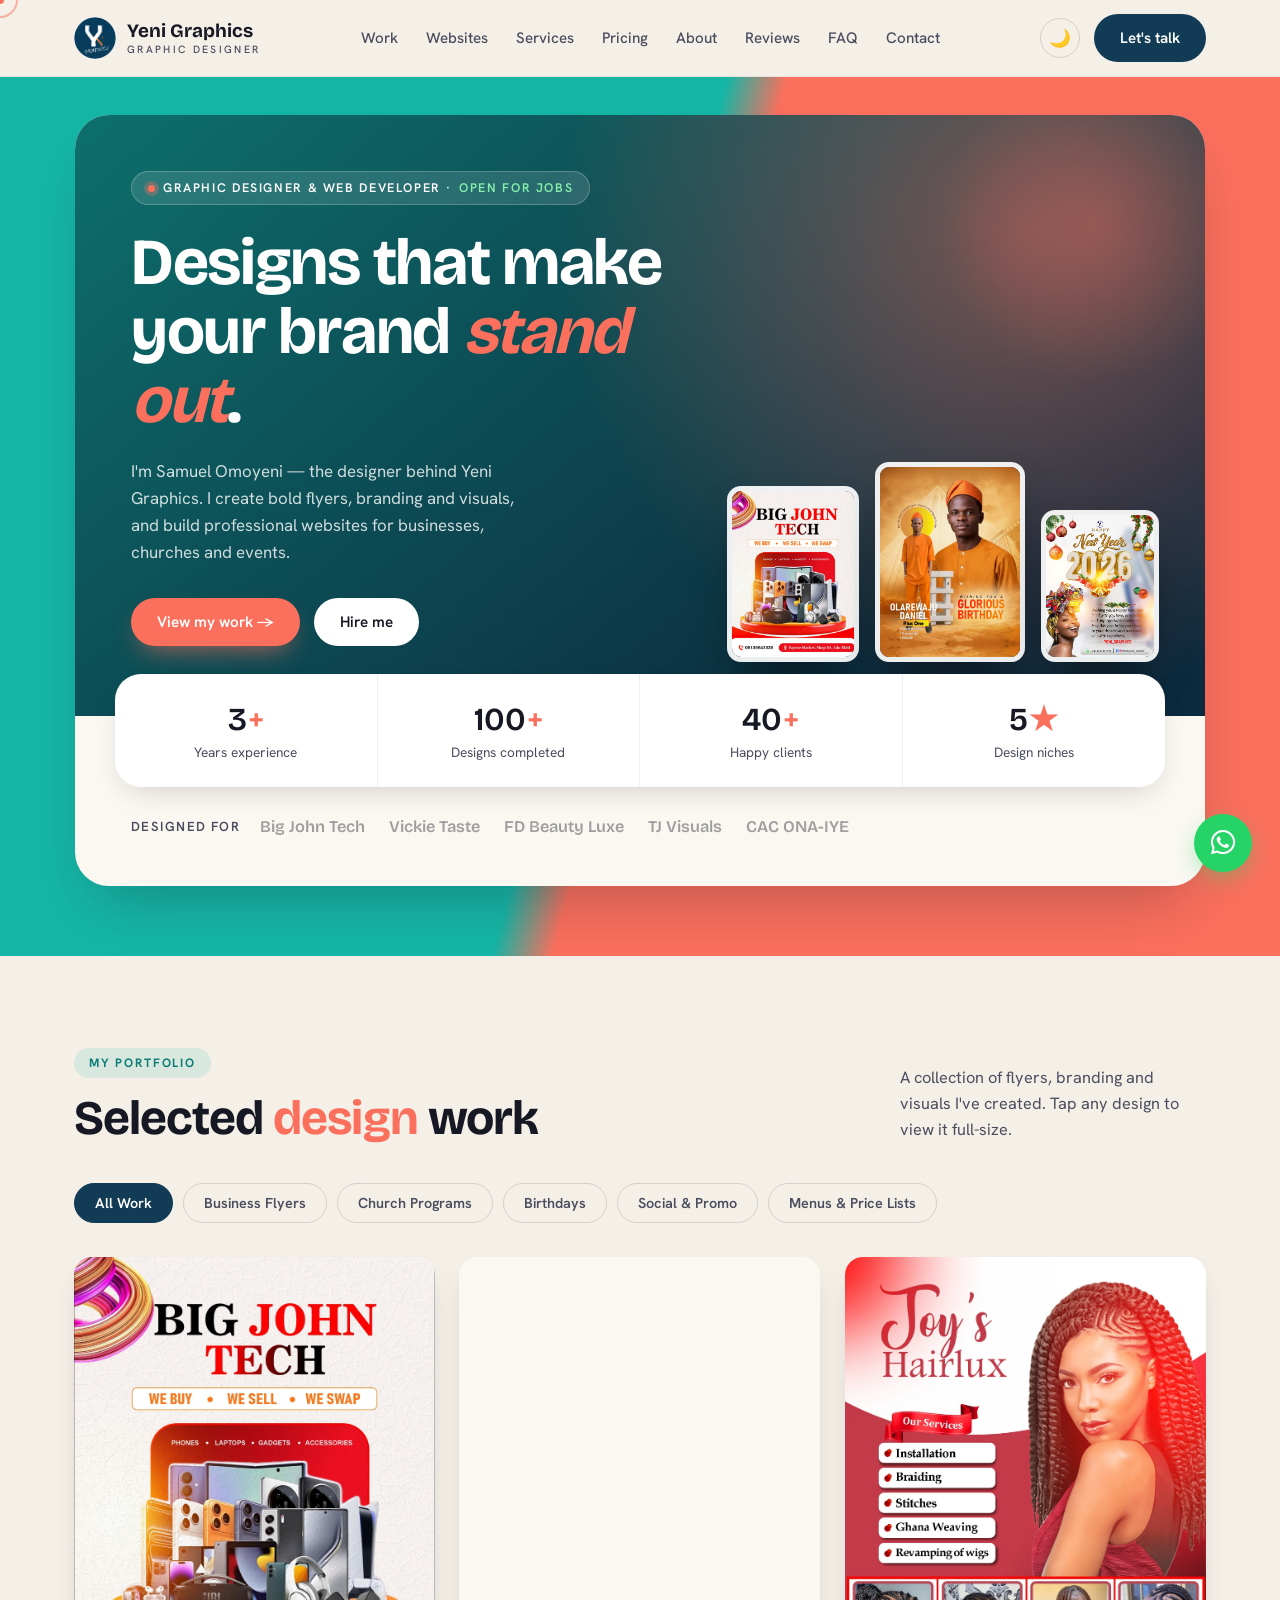
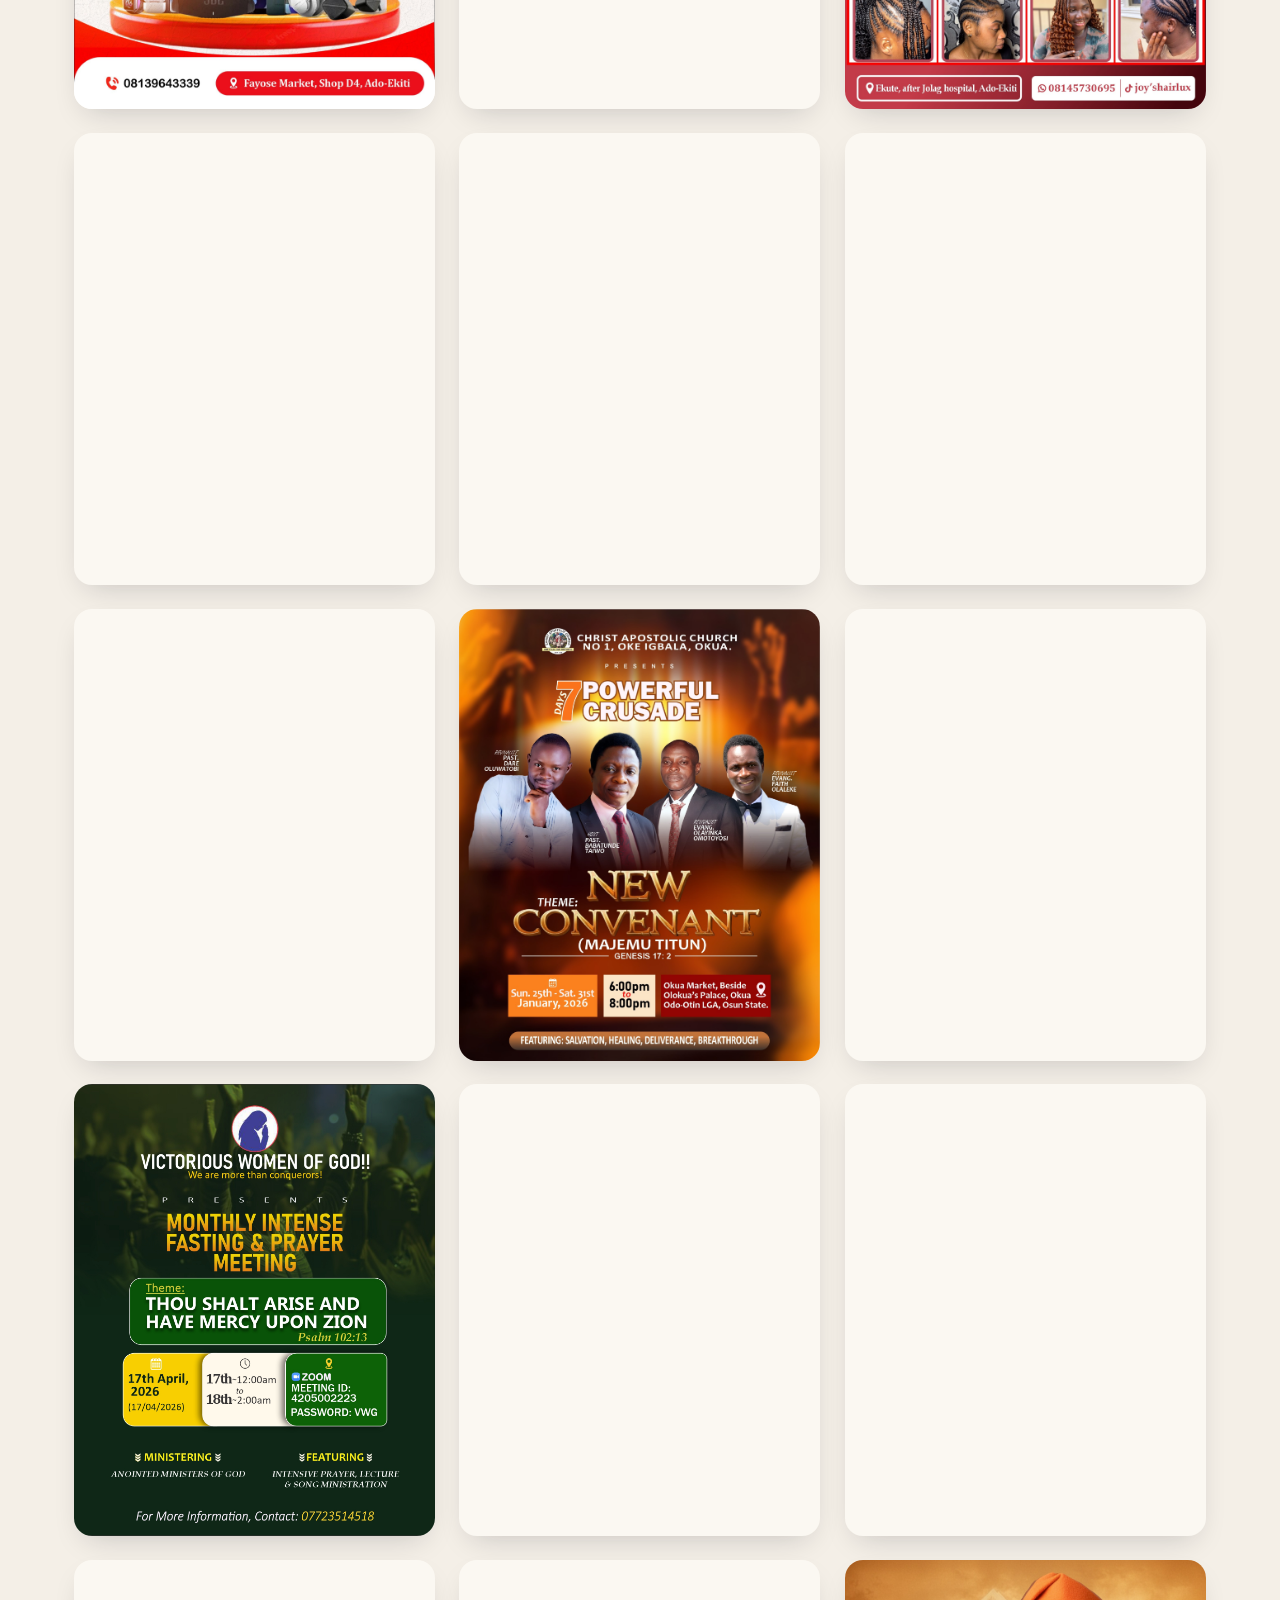
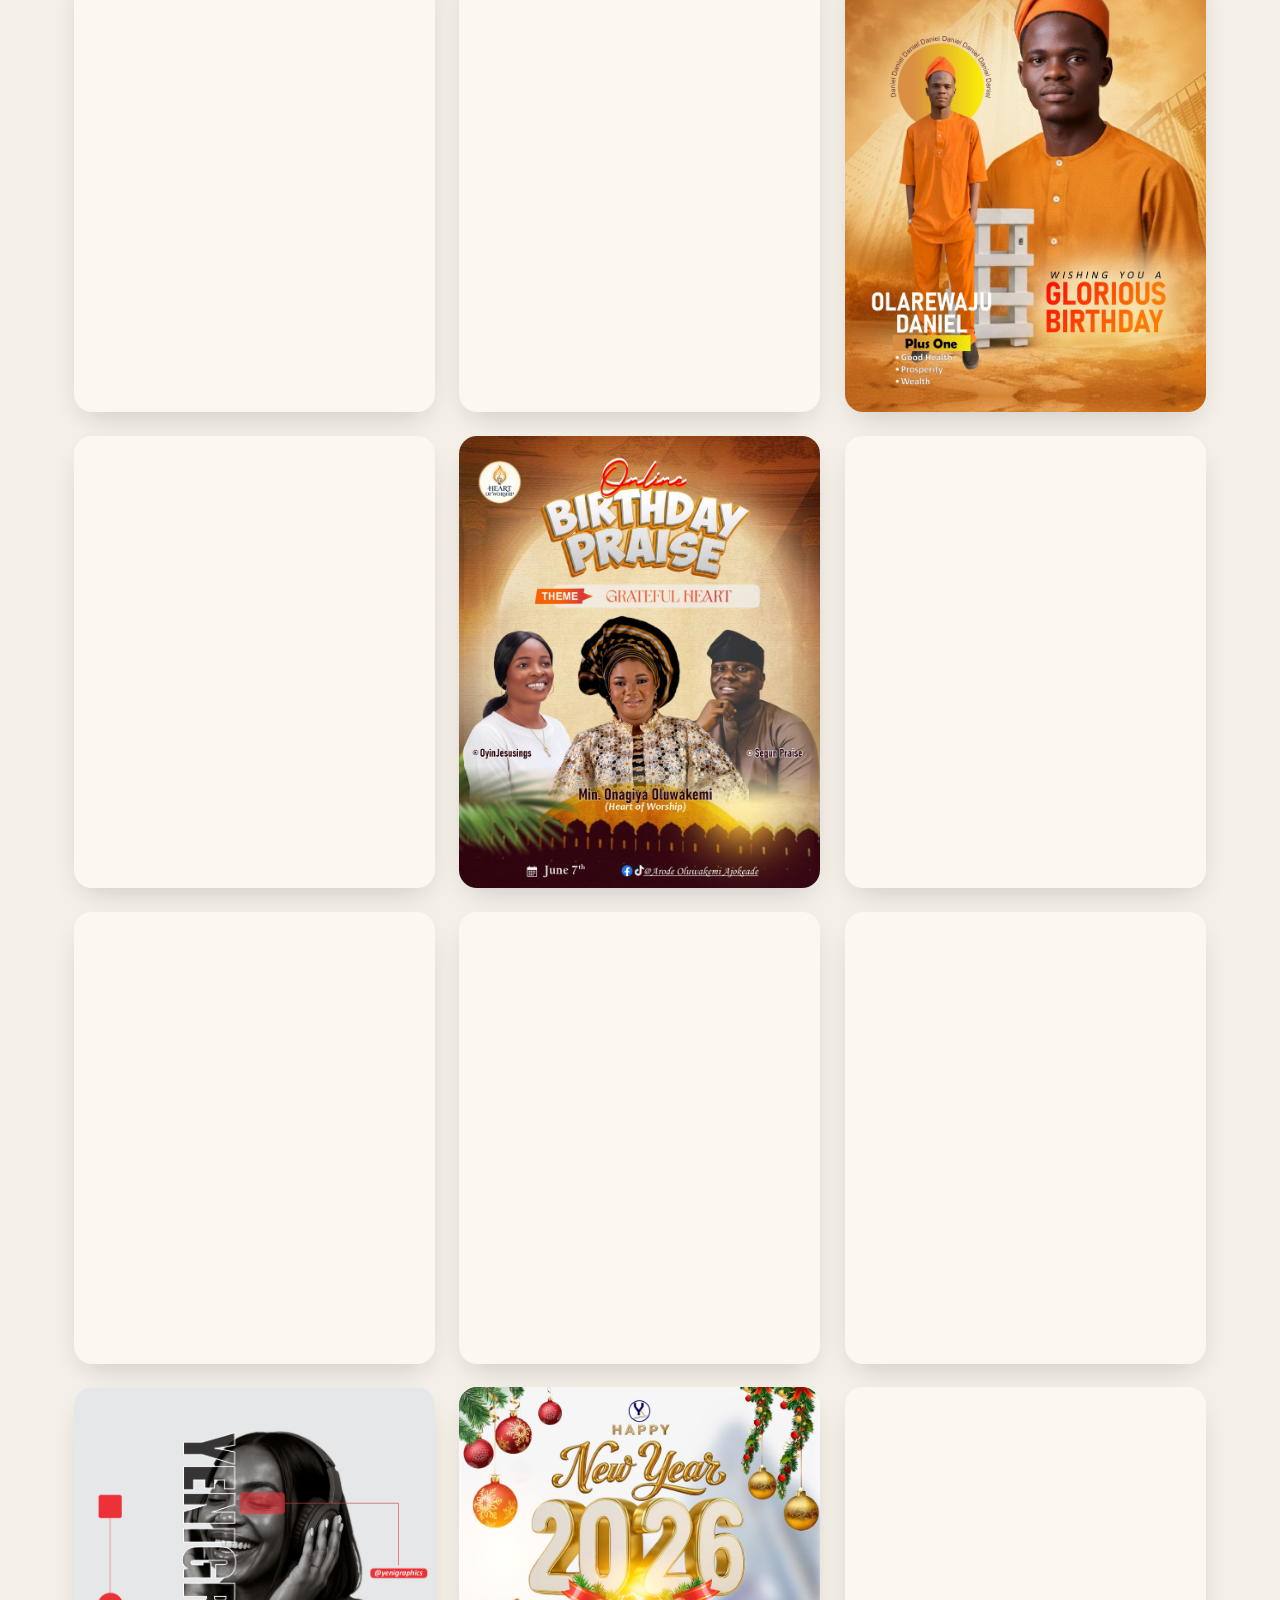
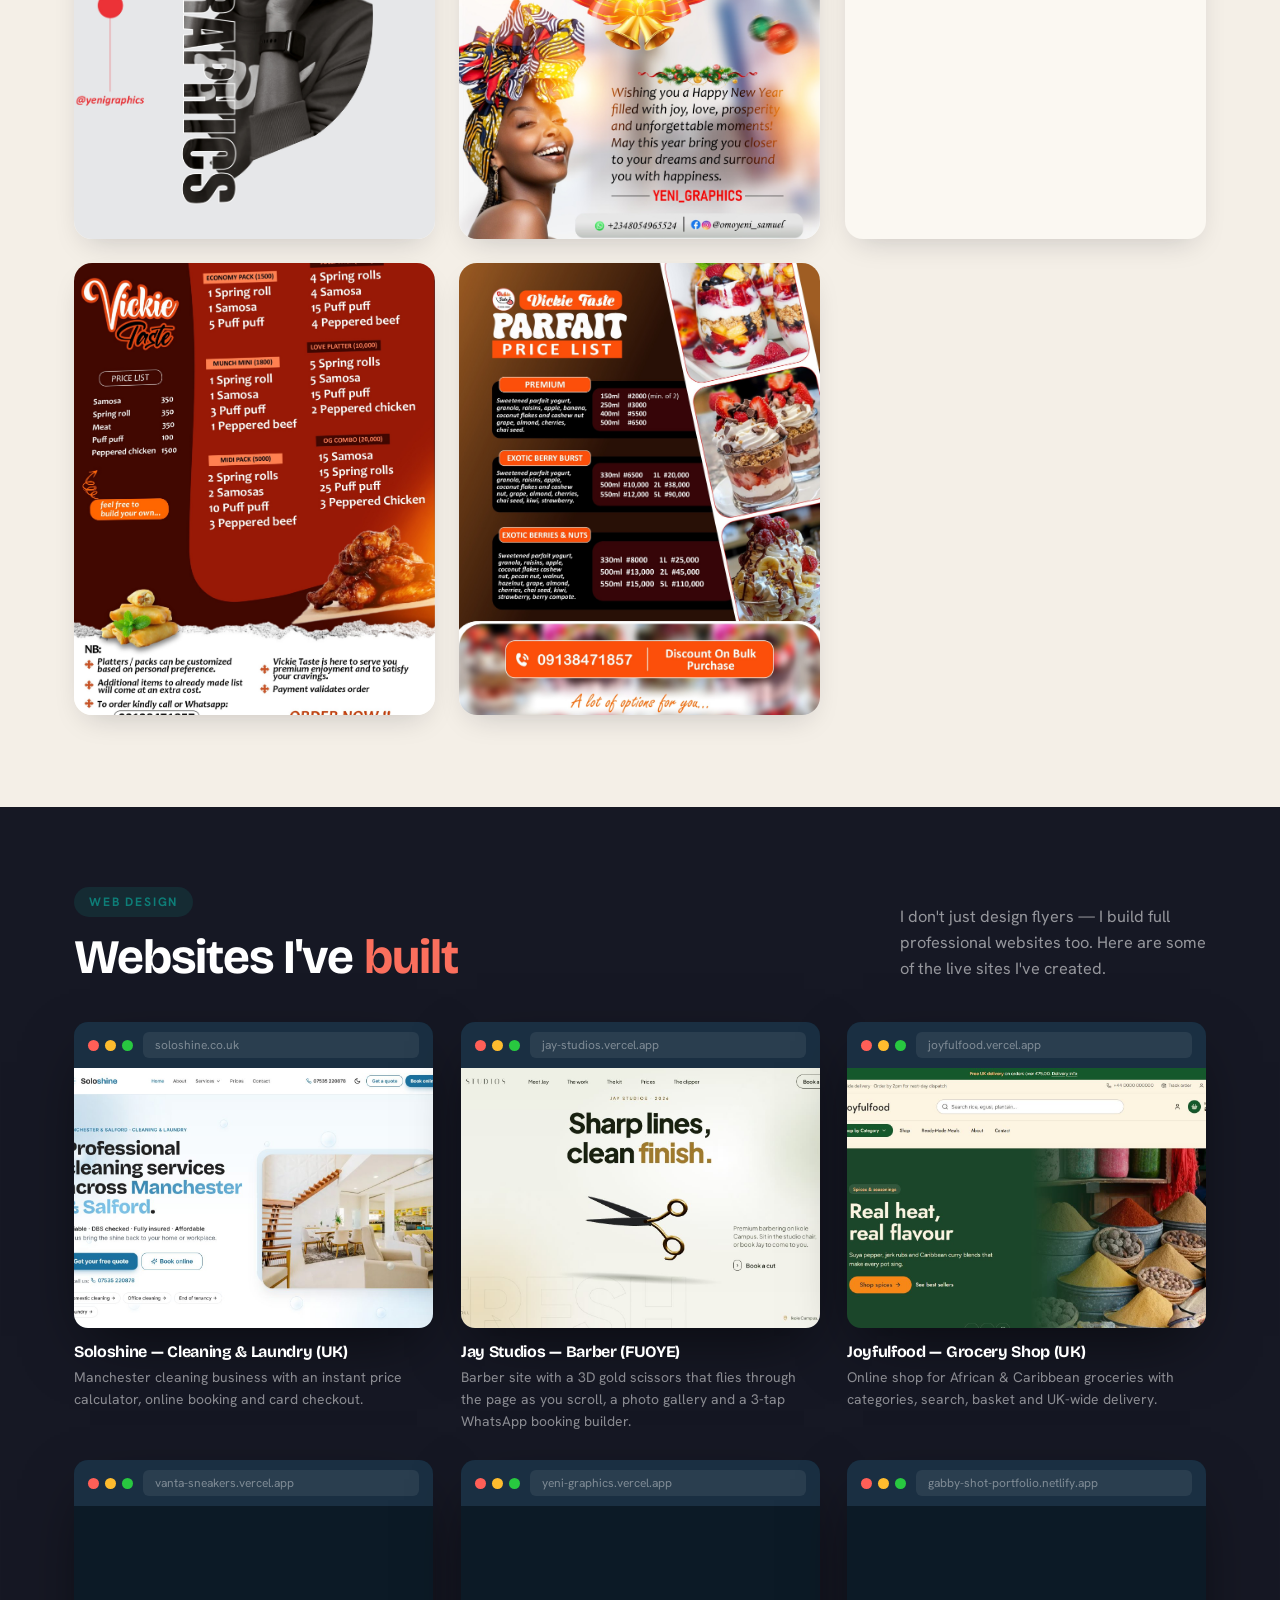
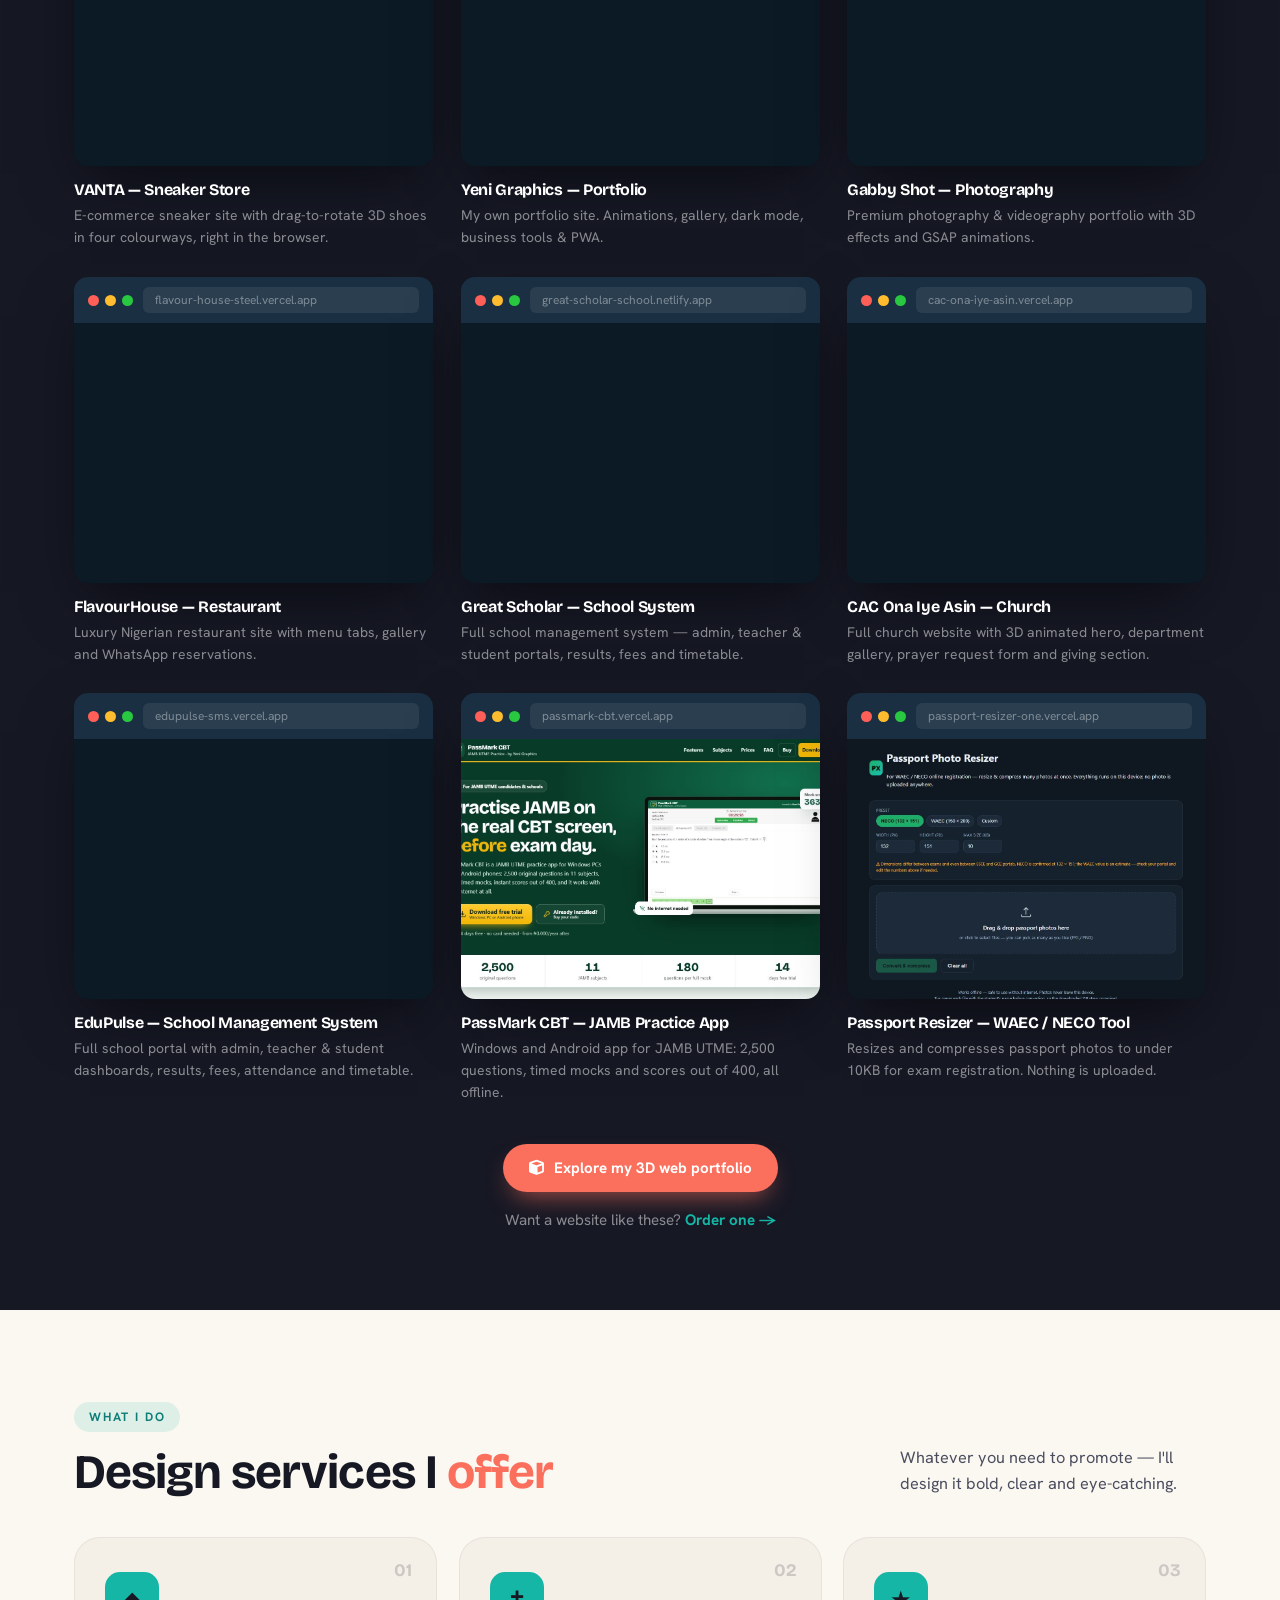
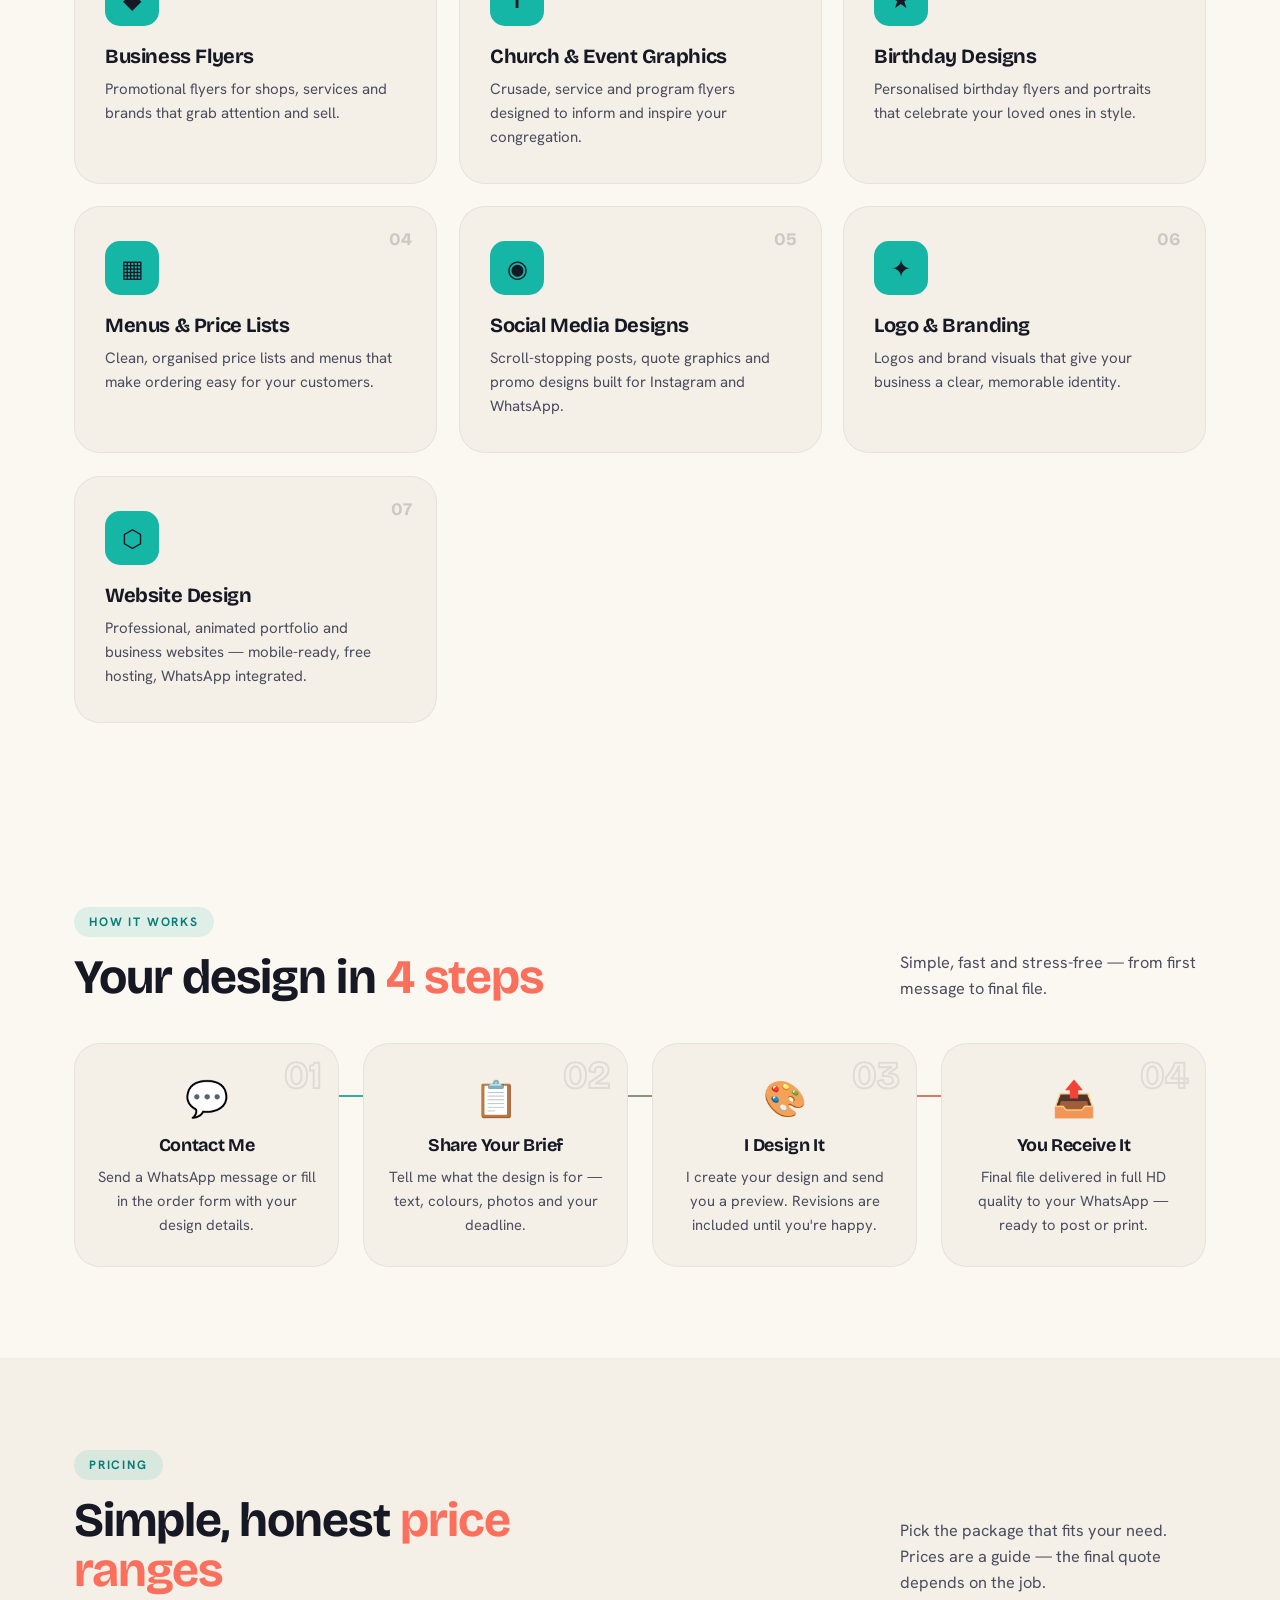
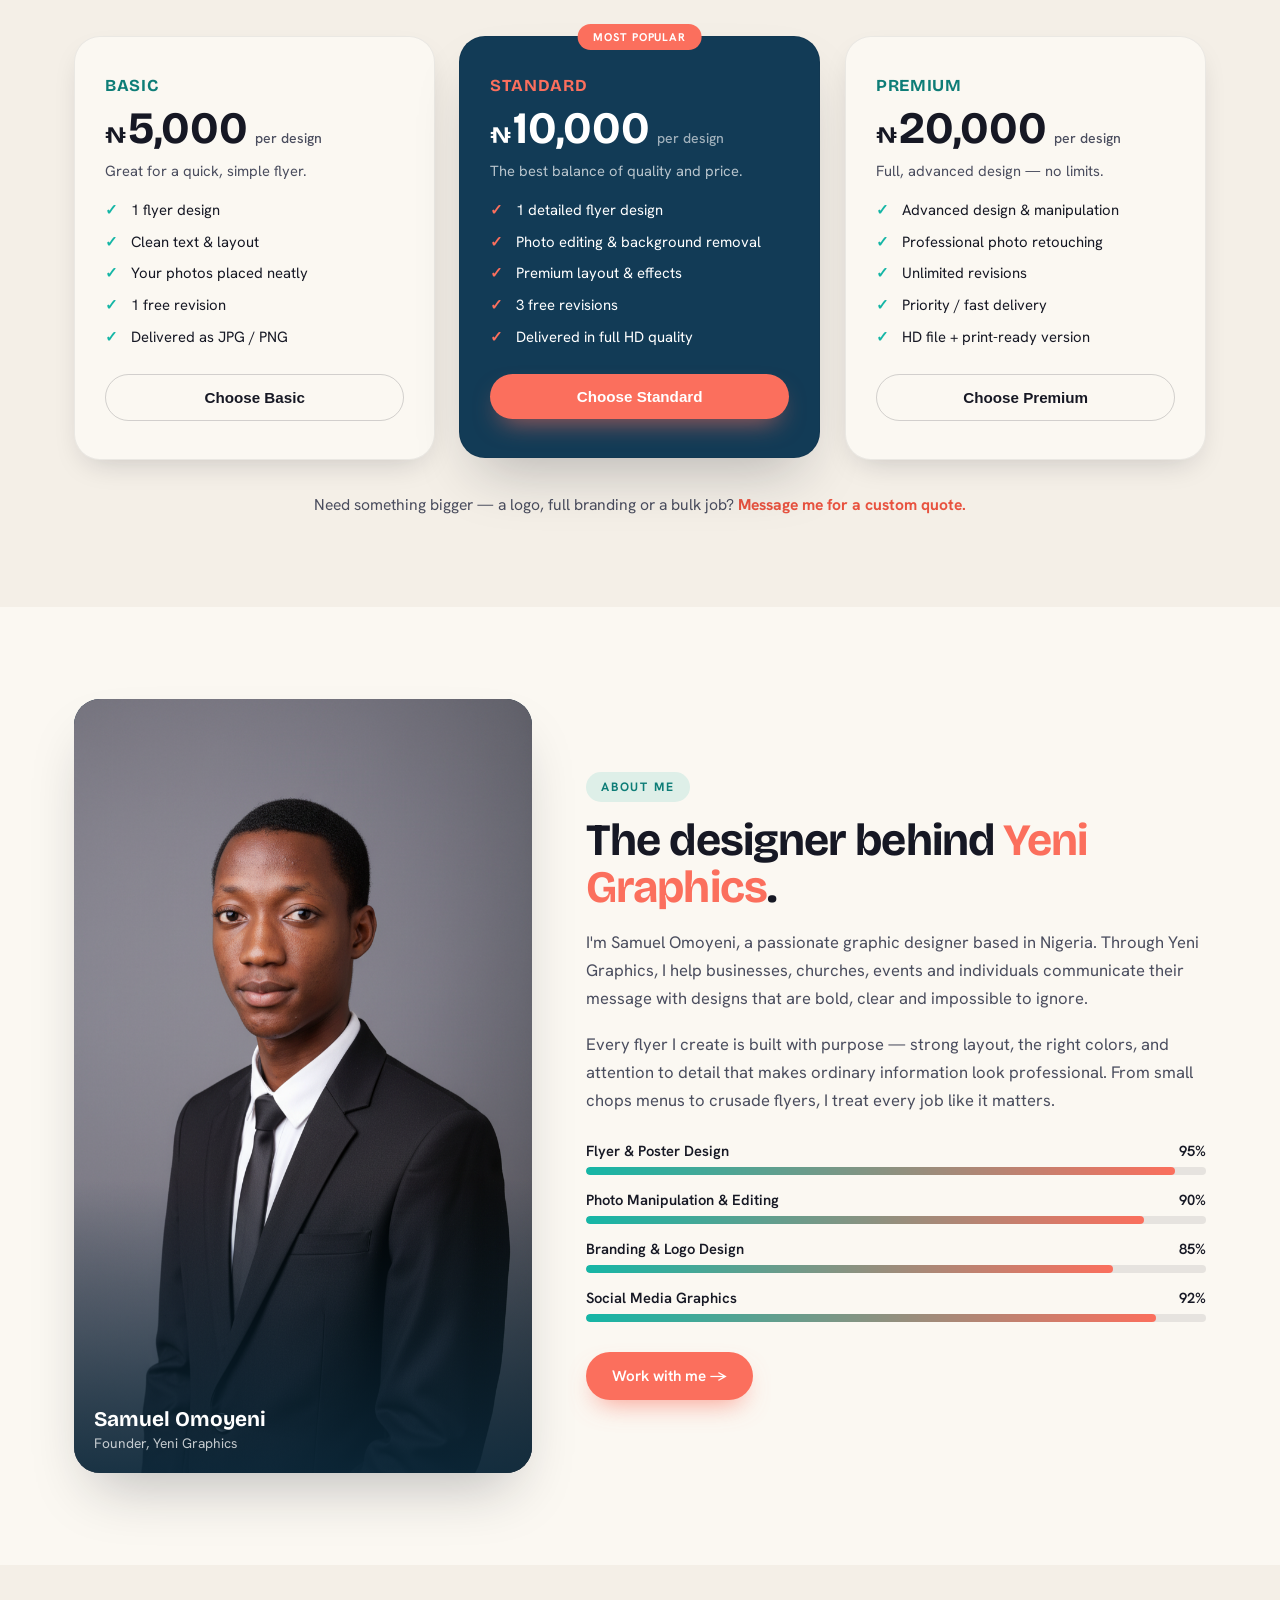
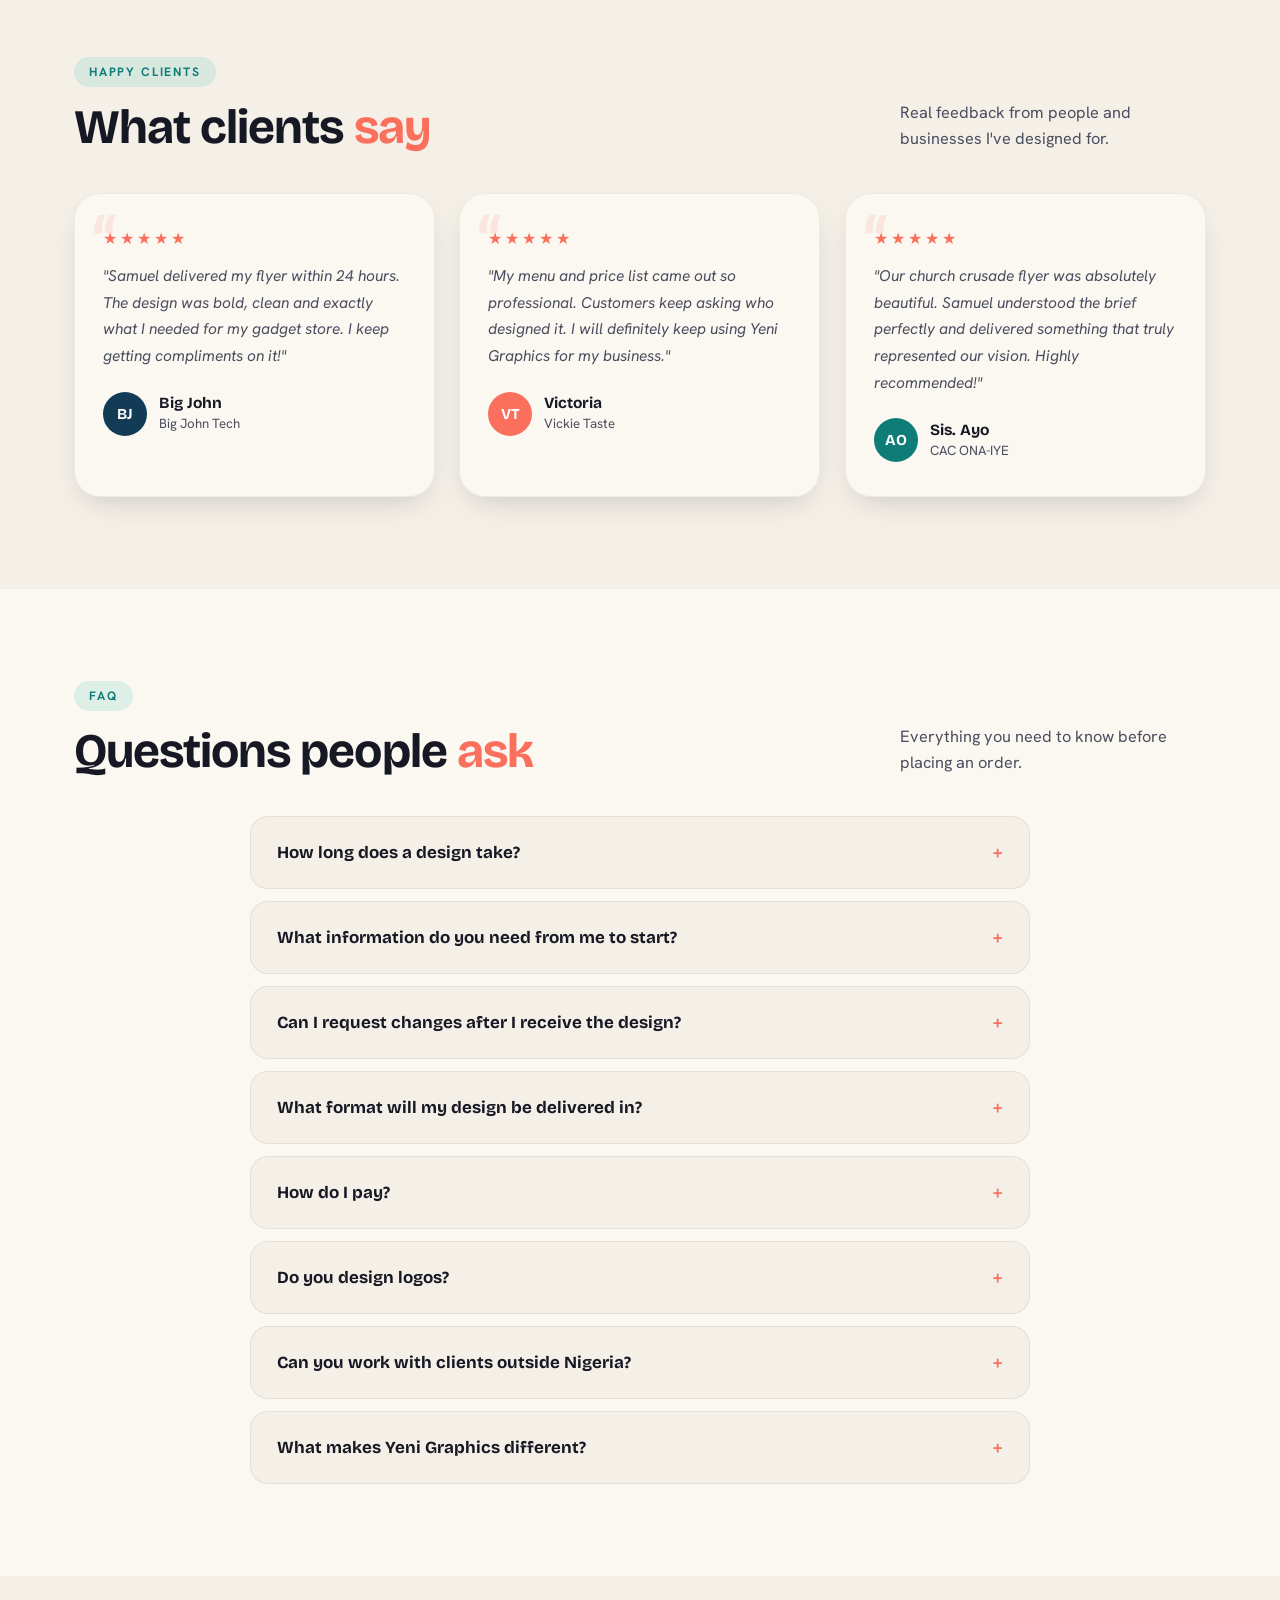
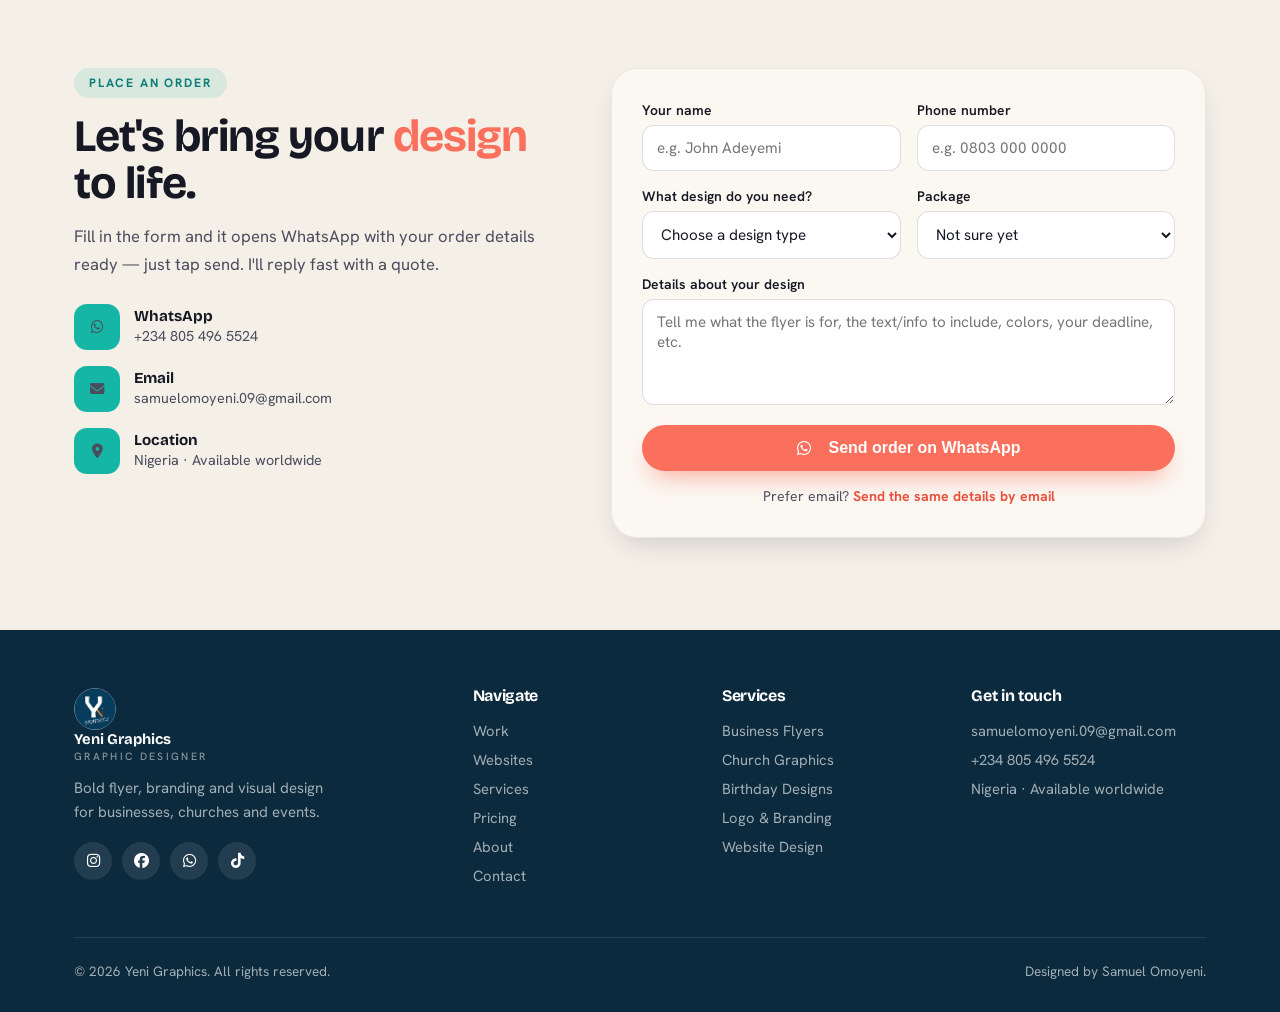
==== commit a485adfd: "Websites: add Jay Studios, Joyfulfood, PassMark CBT, Passport Resizer; fix Soloshine card - Soloshin" ====
--- a/index.html
+++ b/index.html
@@ -288,12 +288,12 @@
         <div class="bm-wrap">
           <div class="bm-bar">
             <div class="bm-dots"><span></span><span></span><span></span></div>
-            <div class="bm-url">soloshine.vercel.app</div>
-          </div>
-          <div class="bm-body">
-            <iframe src="https://soloshine.vercel.app" loading="lazy" title="Soloshine Cleaning" scrolling="no"></iframe>
-            <div class="bm-overlay">
-              <a href="https://soloshine.vercel.app" target="_blank" rel="noopener" class="btn btn-coral bm-btn"><i class="fa-solid fa-arrow-up-right-from-square"></i> Visit Site</a>
+            <div class="bm-url">soloshine.co.uk</div>
+          </div>
+          <div class="bm-body">
+            <img src="images/websites/soloshine.jpg" alt="Soloshine Cleaning website" loading="lazy" decoding="async">
+            <div class="bm-overlay">
+              <a href="https://www.soloshine.co.uk" target="_blank" rel="noopener" class="btn btn-coral bm-btn"><i class="fa-solid fa-arrow-up-right-from-square"></i> Visit Site</a>
             </div>
           </div>
         </div>
@@ -303,6 +303,44 @@
         </div>
       </div>
 
+      <!-- Jay Studios -->
+      <div class="web-card reveal">
+        <div class="bm-wrap">
+          <div class="bm-bar">
+            <div class="bm-dots"><span></span><span></span><span></span></div>
+            <div class="bm-url">jay-studios.vercel.app</div>
+          </div>
+          <div class="bm-body">
+            <img src="images/websites/jaystudios.jpg" alt="Jay Studios website" loading="lazy" decoding="async">
+            <div class="bm-overlay">
+              <a href="https://jay-studios.vercel.app" target="_blank" rel="noopener" class="btn btn-coral bm-btn"><i class="fa-solid fa-arrow-up-right-from-square"></i> Visit Site</a>
+            </div>
+          </div>
+        </div>
+        <div class="web-info">
+          <h3>Jay Studios — Barber (FUOYE)</h3>
+          <p>Barber site with a 3D gold scissors that flies through the page as you scroll, a photo gallery and a 3-tap WhatsApp booking builder.</p>
+        </div>
+      </div>
+      <!-- Joyfulfood -->
+      <div class="web-card reveal">
+        <div class="bm-wrap">
+          <div class="bm-bar">
+            <div class="bm-dots"><span></span><span></span><span></span></div>
+            <div class="bm-url">joyfulfood.vercel.app</div>
+          </div>
+          <div class="bm-body">
+            <img src="images/websites/joyfulfood.jpg" alt="Joyfulfood website" loading="lazy" decoding="async">
+            <div class="bm-overlay">
+              <a href="https://joyfulfood.vercel.app" target="_blank" rel="noopener" class="btn btn-coral bm-btn"><i class="fa-solid fa-arrow-up-right-from-square"></i> Visit Site</a>
+            </div>
+          </div>
+        </div>
+        <div class="web-info">
+          <h3>Joyfulfood — Grocery Shop (UK)</h3>
+          <p>Online shop for African &amp; Caribbean groceries with categories, search, basket and UK-wide delivery.</p>
+        </div>
+      </div>
       <!-- VANTA -->
       <div class="web-card reveal">
         <div class="bm-wrap">
@@ -440,6 +478,46 @@
         <div class="web-info">
           <h3>EduPulse — School Management System</h3>
           <p>Full school portal with admin, teacher &amp; student dashboards, results, fees, attendance and timetable.</p>
+        </div>
+      </div>
+
+      <!-- PassMark CBT -->
+      <div class="web-card reveal">
+        <div class="bm-wrap">
+          <div class="bm-bar">
+            <div class="bm-dots"><span></span><span></span><span></span></div>
+            <div class="bm-url">passmark-cbt.vercel.app</div>
+          </div>
+          <div class="bm-body">
+            <img src="images/websites/passmark.jpg" alt="PassMark CBT website" loading="lazy" decoding="async">
+            <div class="bm-overlay">
+              <a href="https://passmark-cbt.vercel.app" target="_blank" rel="noopener" class="btn btn-coral bm-btn"><i class="fa-solid fa-arrow-up-right-from-square"></i> Visit Site</a>
+            </div>
+          </div>
+        </div>
+        <div class="web-info">
+          <h3>PassMark CBT — JAMB Practice App</h3>
+          <p>Windows and Android app for JAMB UTME: 2,500 questions, timed mocks and scores out of 400, all offline.</p>
+        </div>
+      </div>
+
+      <!-- Passport Resizer -->
+      <div class="web-card reveal">
+        <div class="bm-wrap">
+          <div class="bm-bar">
+            <div class="bm-dots"><span></span><span></span><span></span></div>
+            <div class="bm-url">passport-resizer-one.vercel.app</div>
+          </div>
+          <div class="bm-body">
+            <img src="images/websites/passportresizer.jpg" alt="Passport Resizer website" loading="lazy" decoding="async">
+            <div class="bm-overlay">
+              <a href="https://passport-resizer-one.vercel.app" target="_blank" rel="noopener" class="btn btn-coral bm-btn"><i class="fa-solid fa-arrow-up-right-from-square"></i> Visit Site</a>
+            </div>
+          </div>
+        </div>
+        <div class="web-info">
+          <h3>Passport Resizer — WAEC / NECO Tool</h3>
+          <p>Resizes and compresses passport photos to under 10KB for exam registration. Nothing is uploaded.</p>
         </div>
       </div>
 
@@ -470,6 +548,7 @@
 .bm-url{flex:1;background:rgba(255,255,255,.07);border-radius:6px;padding:5px 12px;color:rgba(255,255,255,.4);font-size:.75rem;font-family:'Hanken Grotesk',sans-serif;white-space:nowrap;overflow:hidden;text-overflow:ellipsis;}
 .bm-body{position:relative;height:260px;overflow:hidden;}
 .bm-body iframe{width:200%;height:200%;border:none;transform:scale(.5);transform-origin:top left;pointer-events:none;}
+.bm-body img{width:100%;height:100%;object-fit:cover;object-position:top;display:block;}
 .bm-overlay{position:absolute;inset:0;background:linear-gradient(to bottom,transparent 40%,rgba(12,26,38,.92) 100%);display:flex;align-items:flex-end;justify-content:center;padding-bottom:18px;opacity:0;transition:.3s;}
 .web-card:hover .bm-overlay{opacity:1;}
 .bm-btn{padding:10px 22px;font-size:.85rem;}
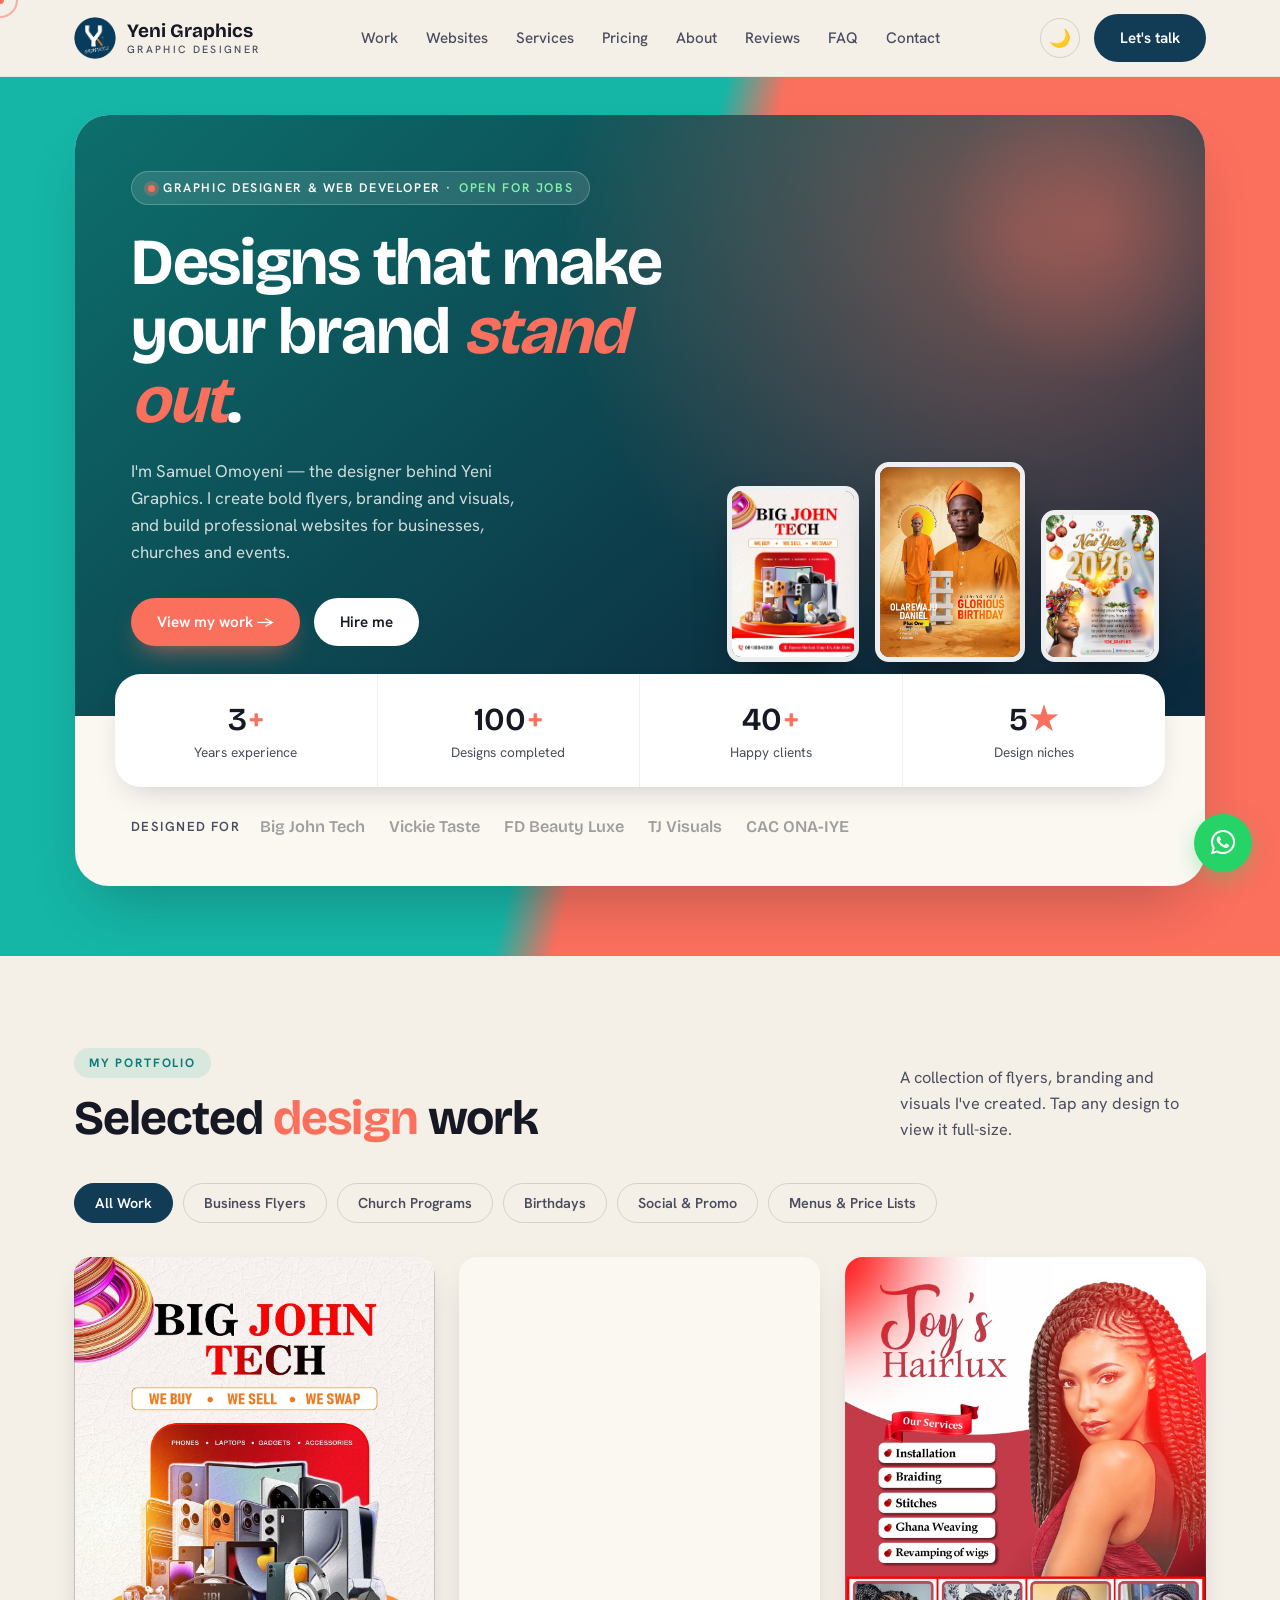
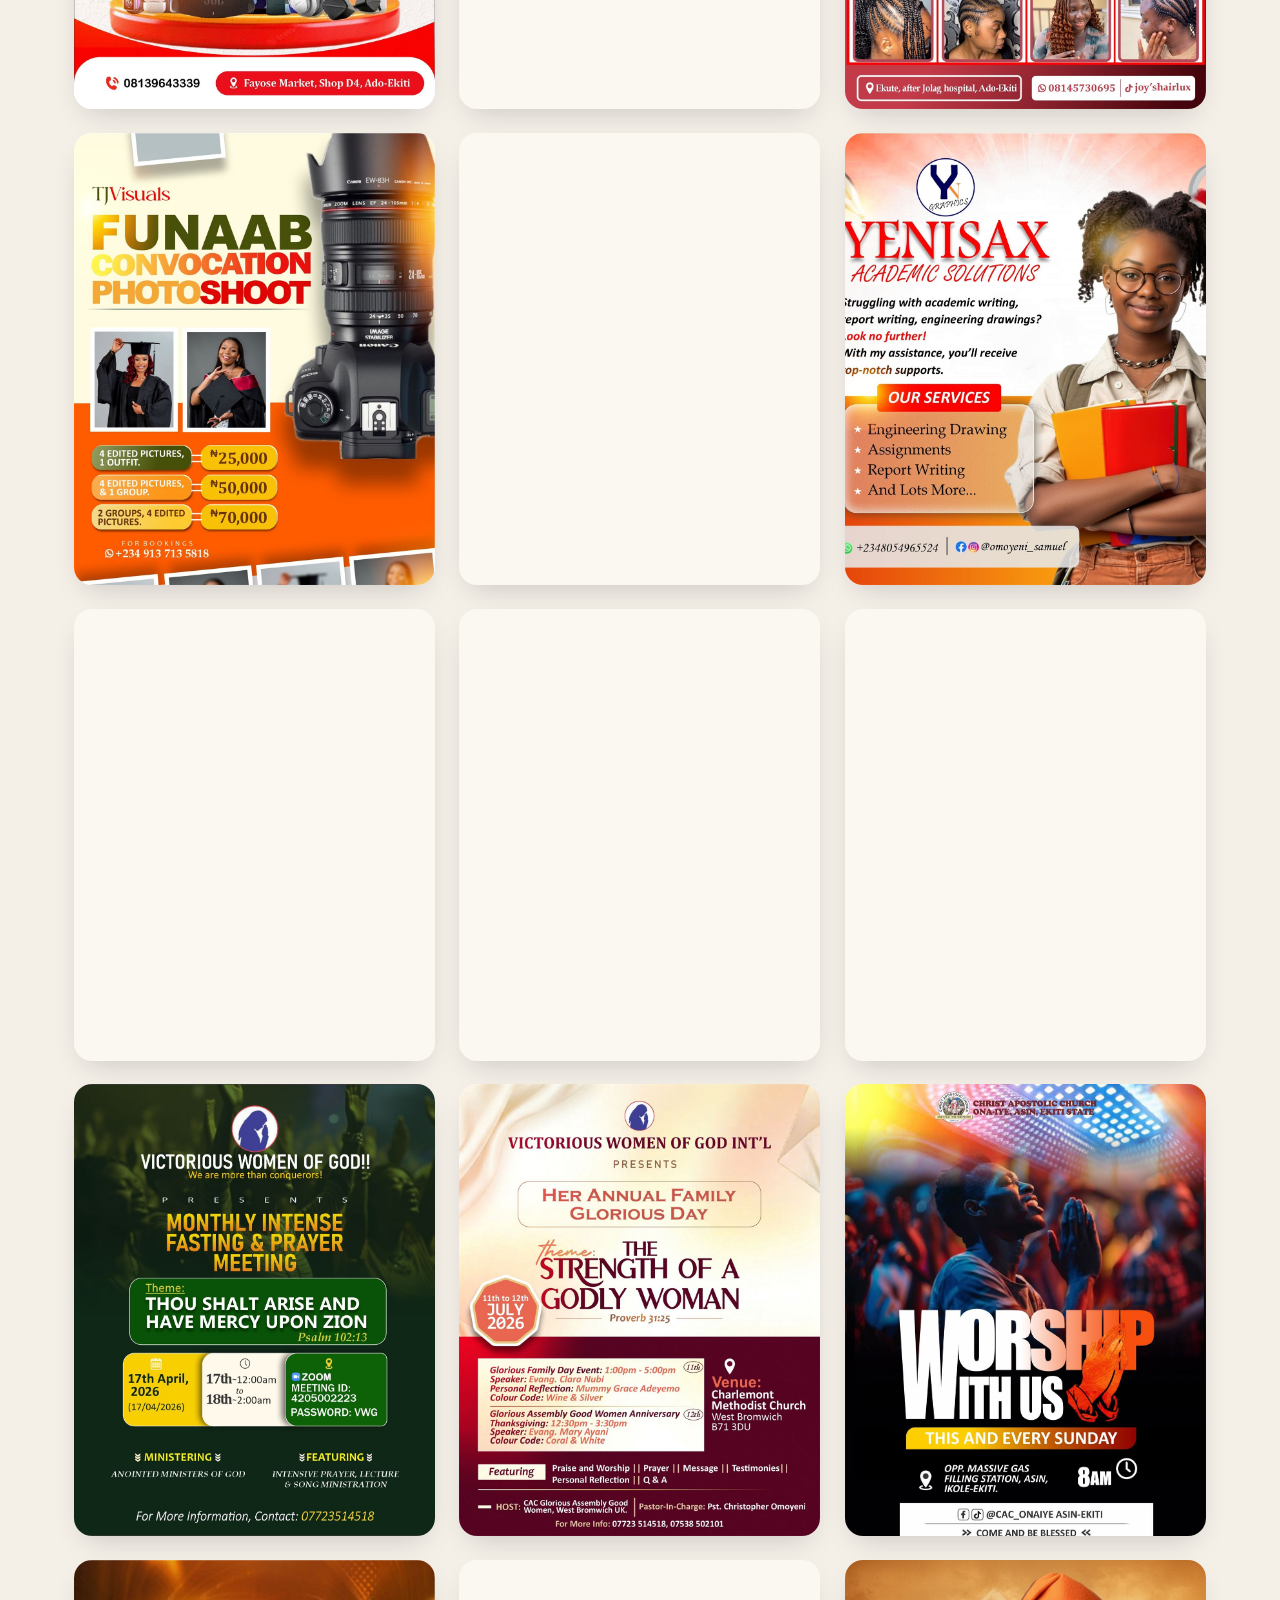
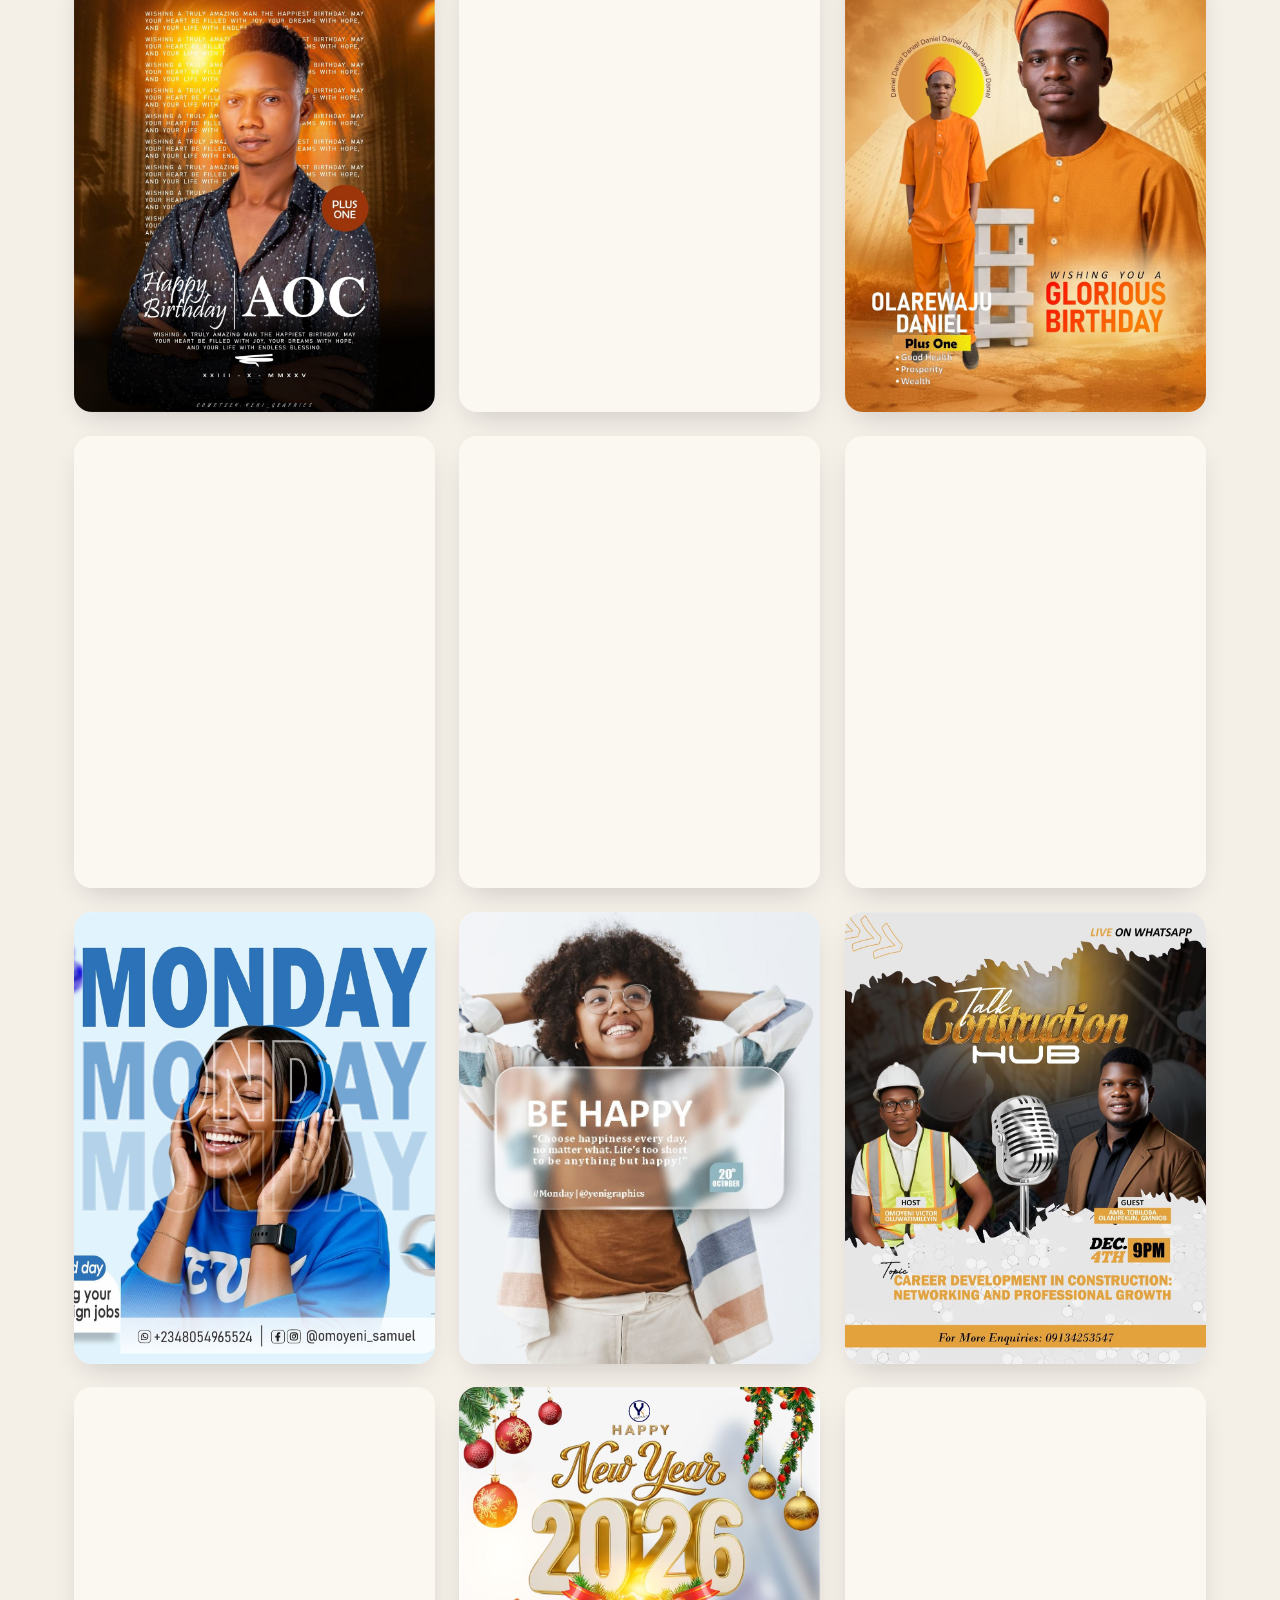
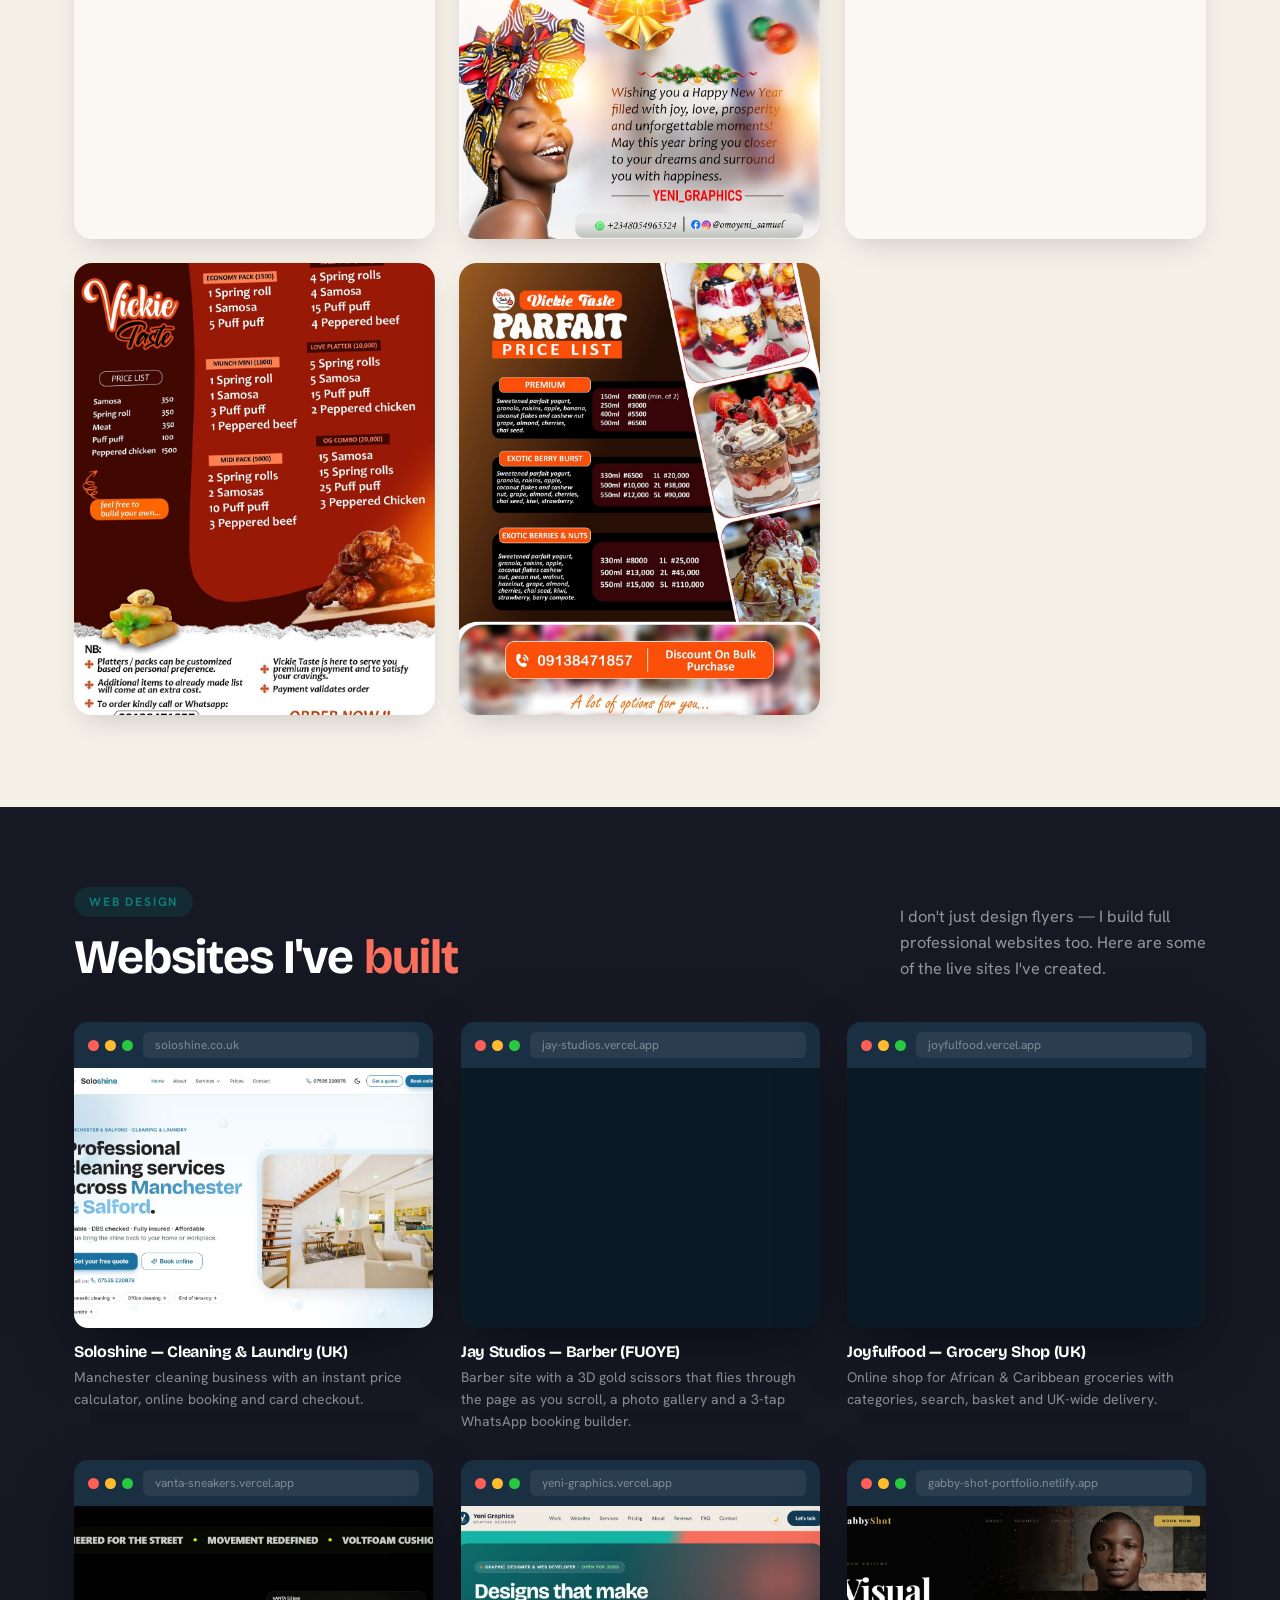
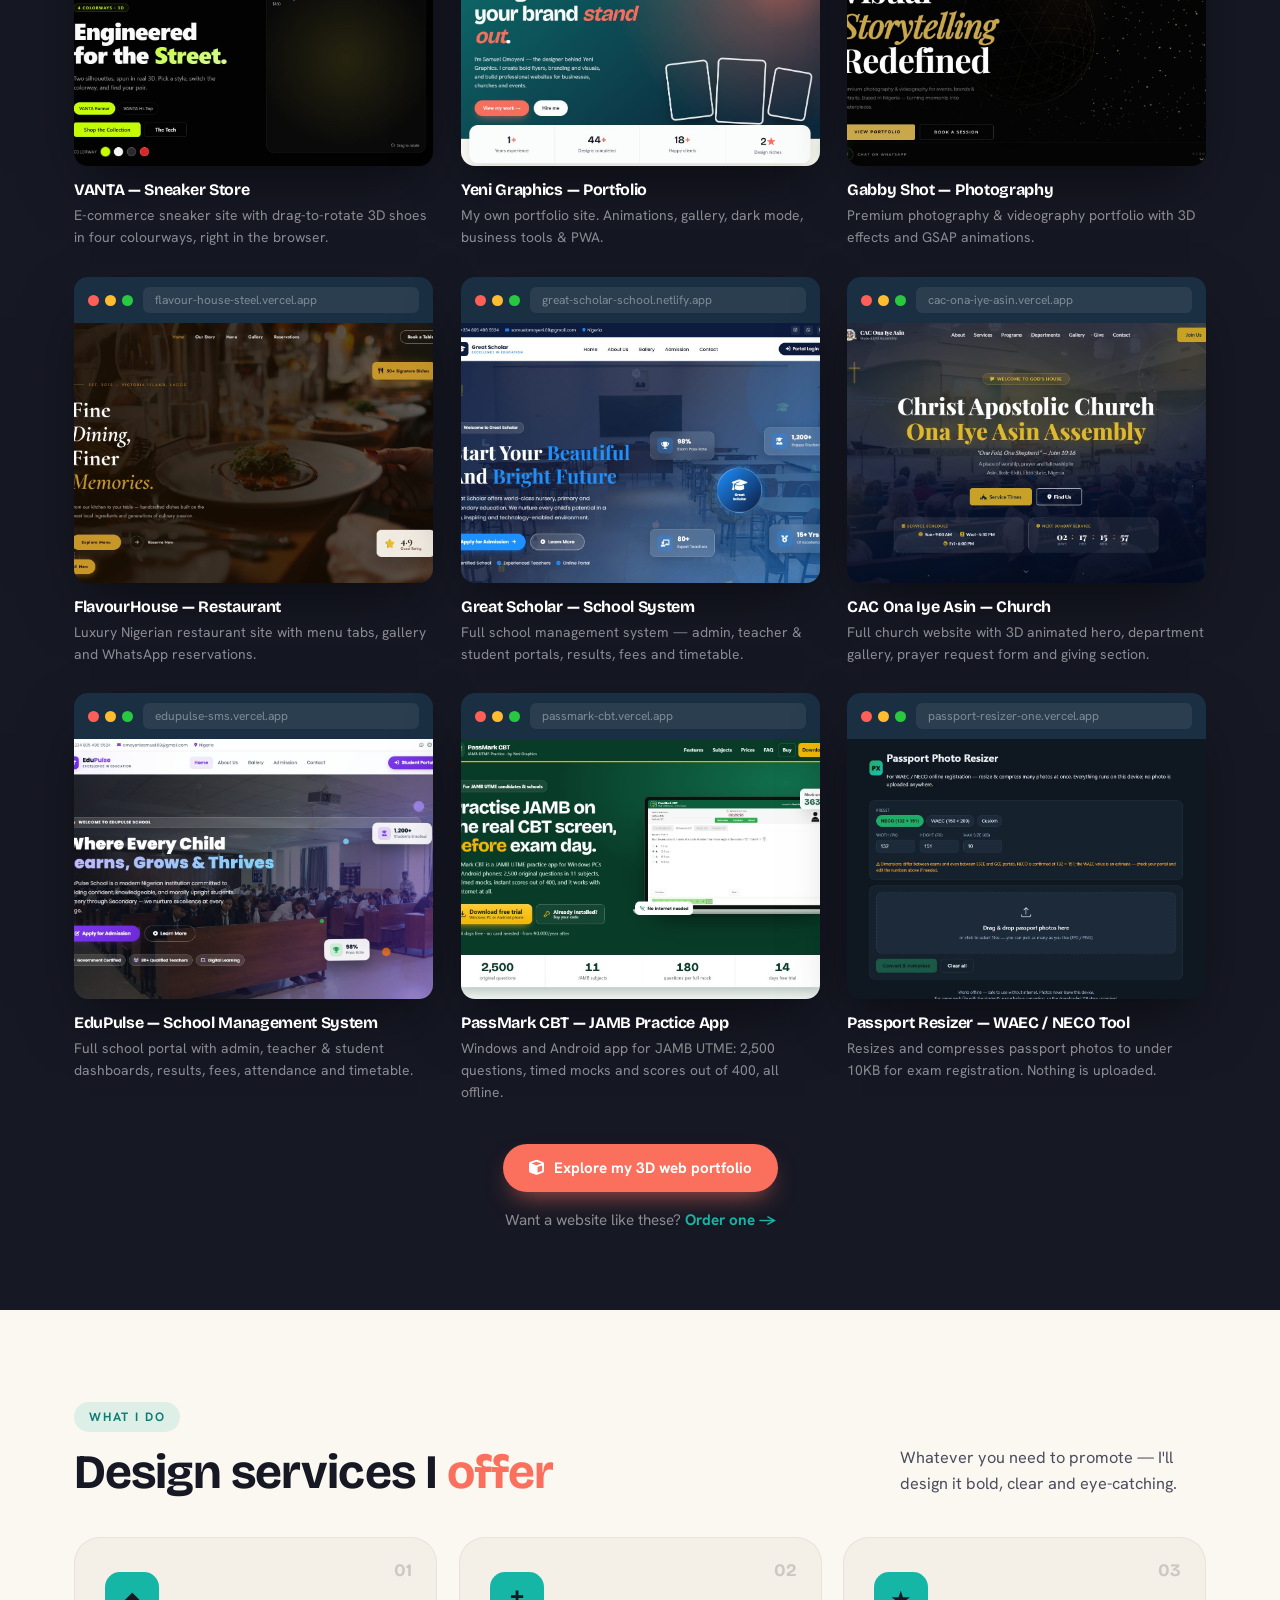
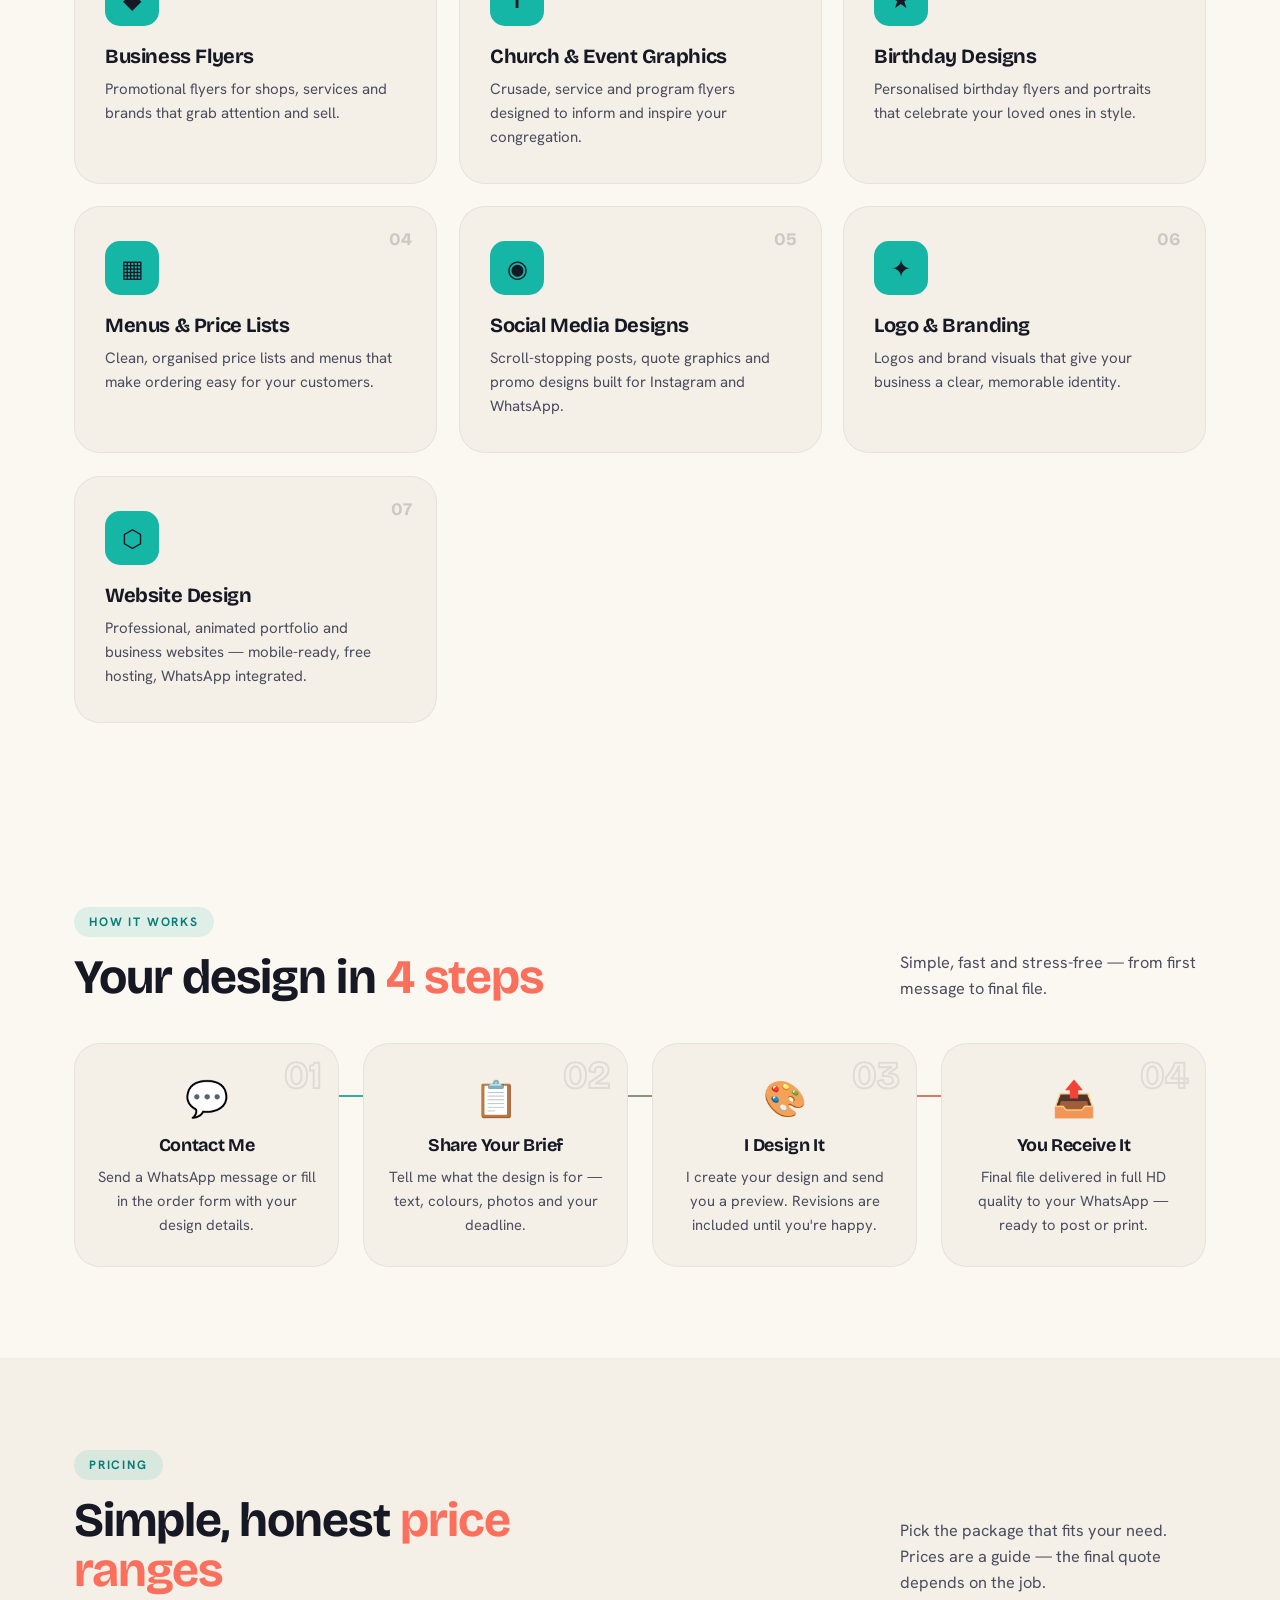
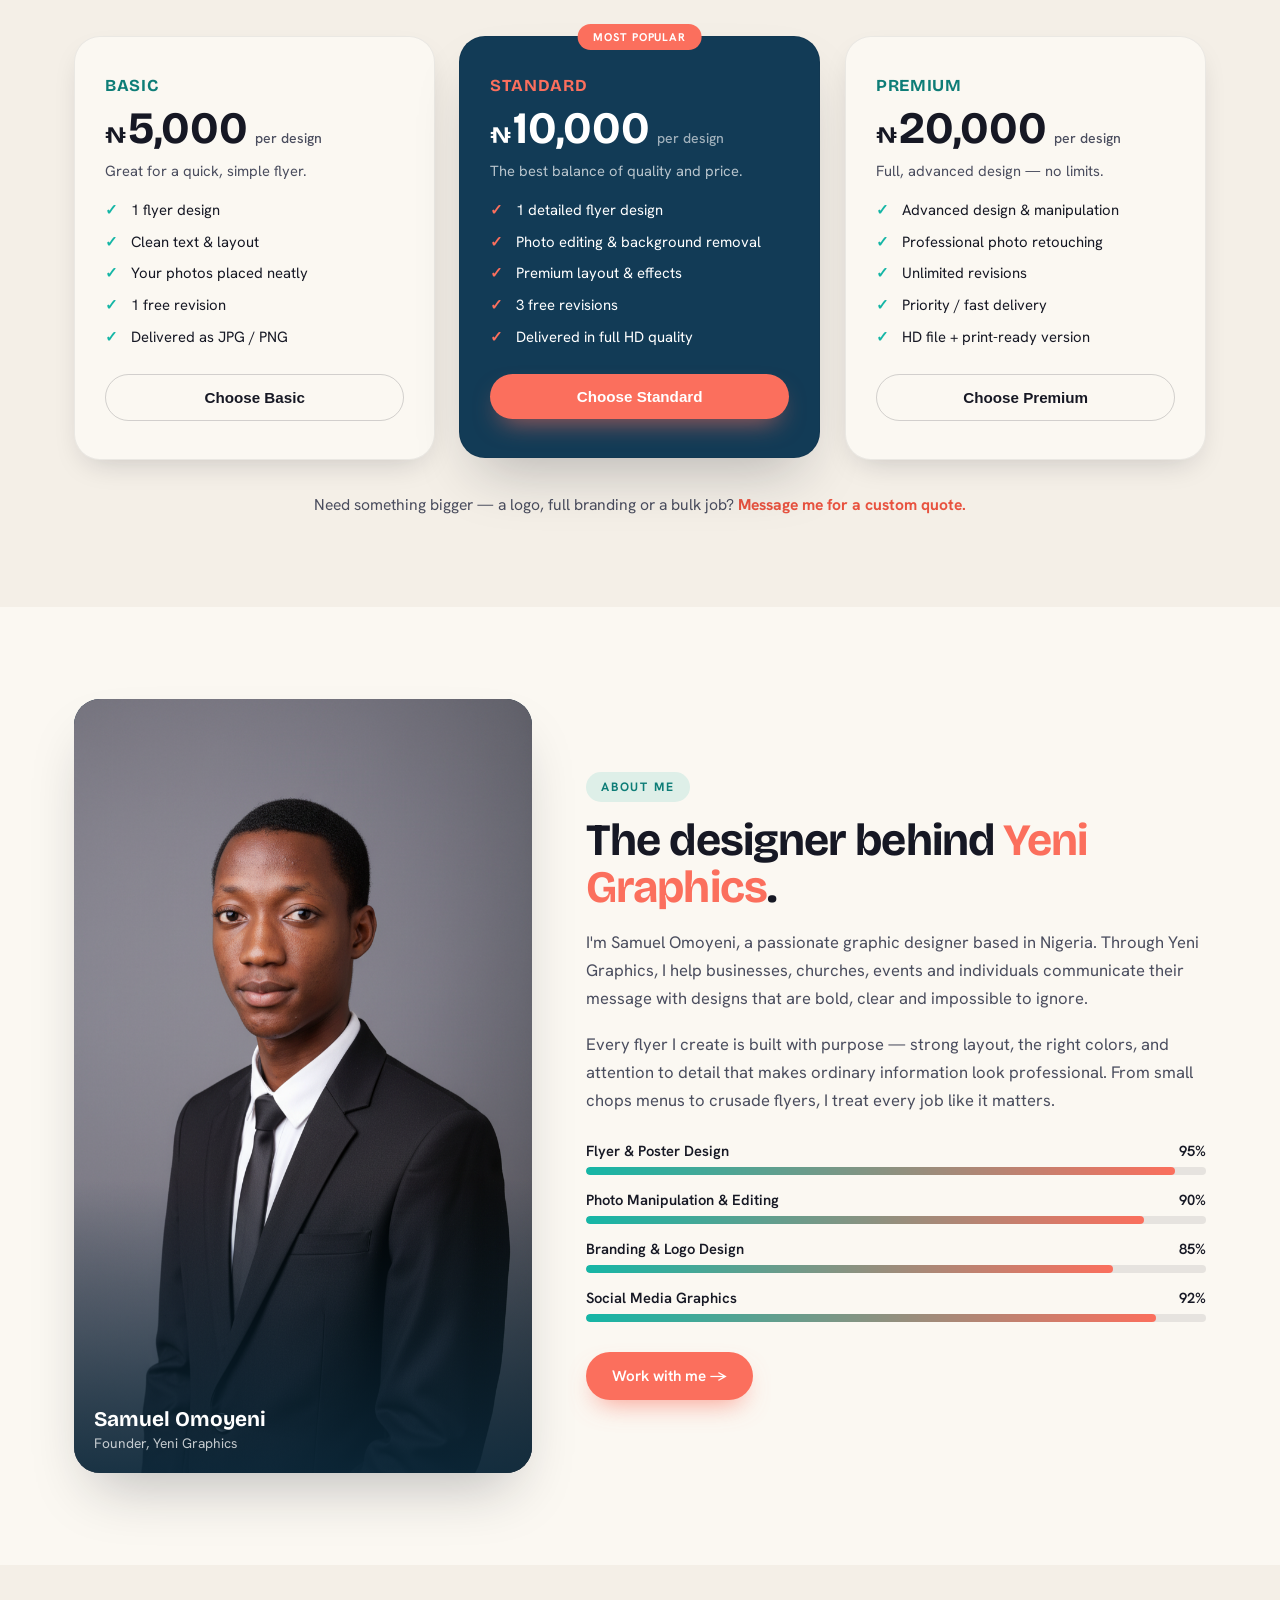
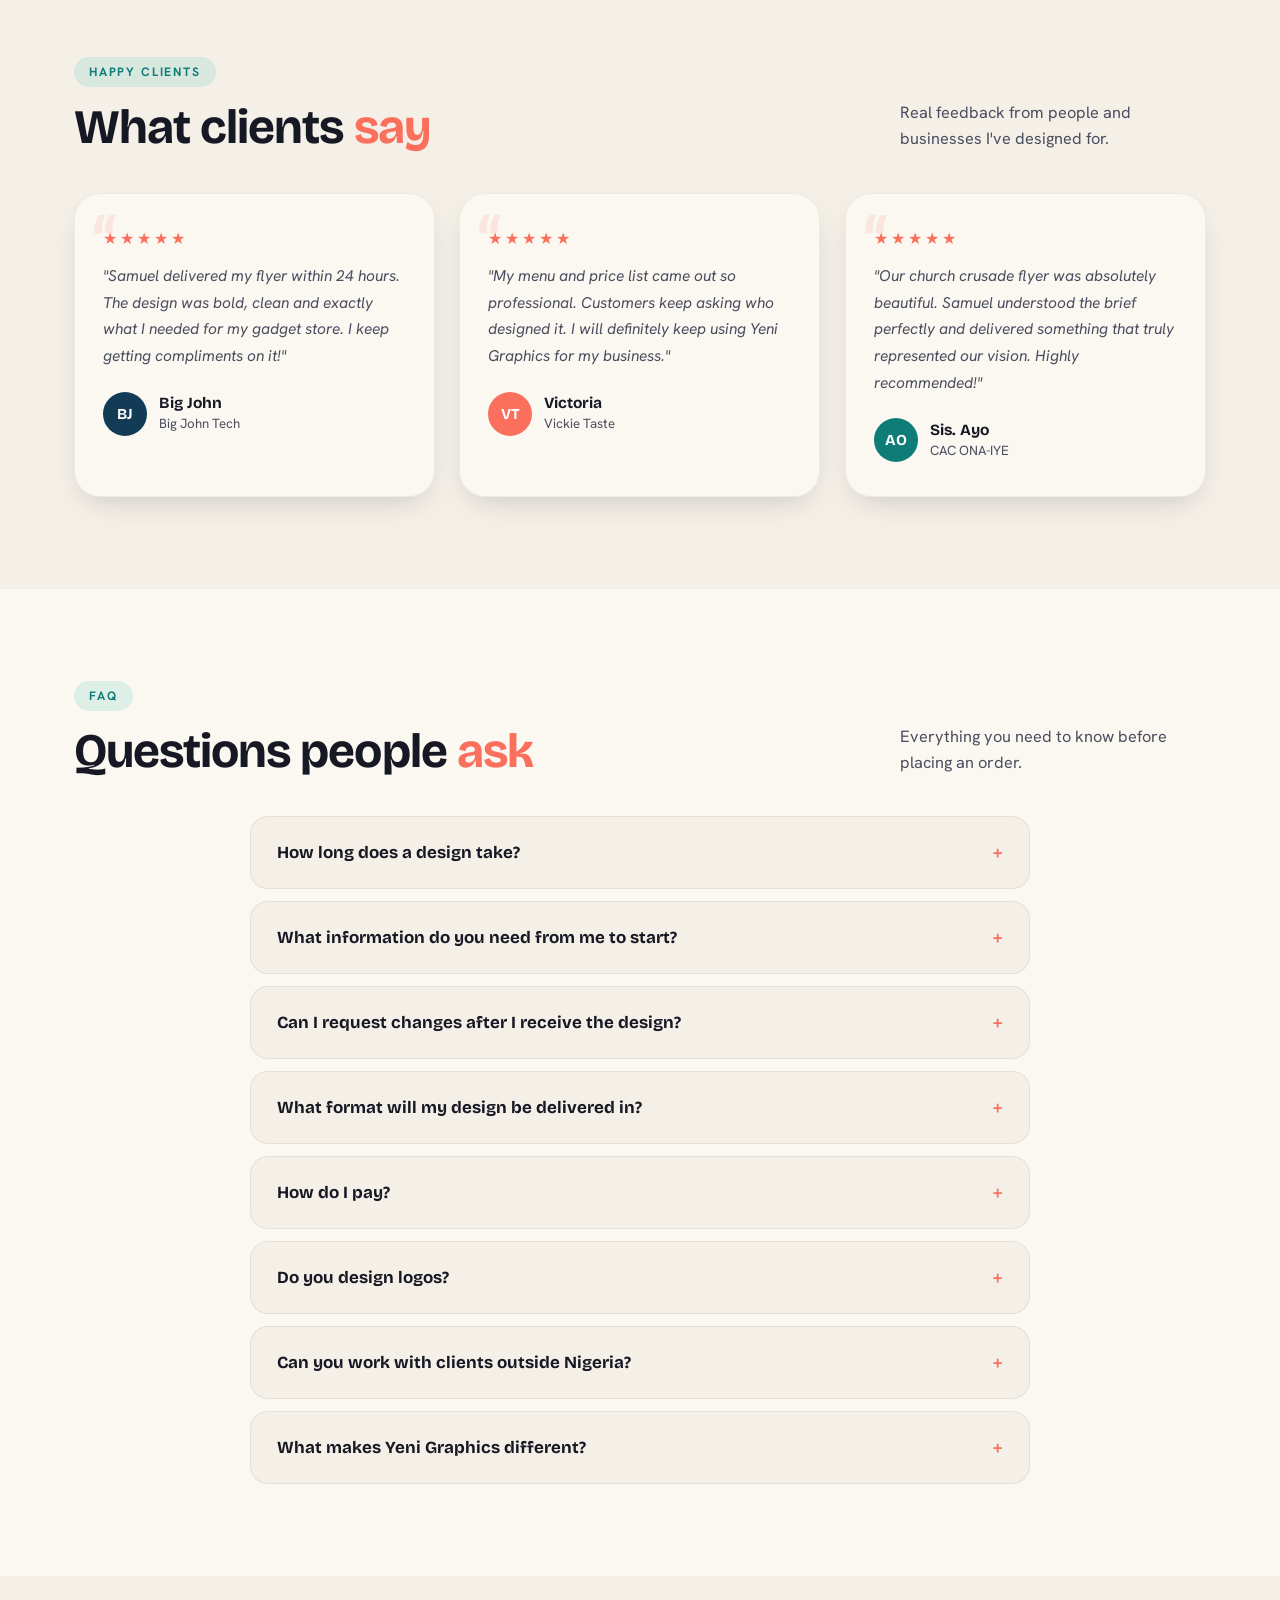
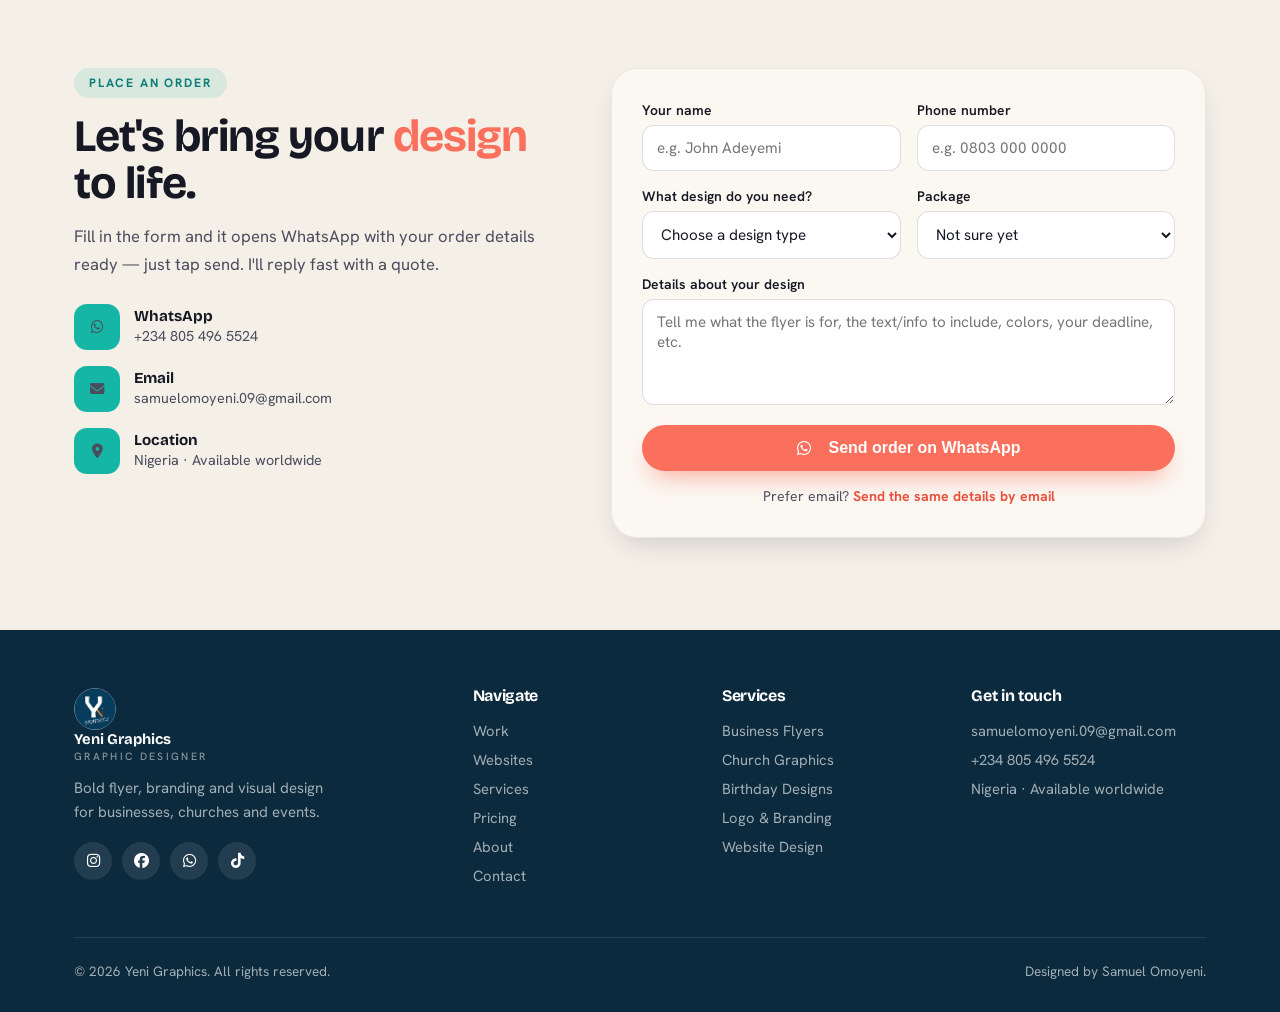
==== commit 7c5ec006: "Speed: screenshots instead of 7 live site iframes, flyers resized The Websites section embedded seve" ====
--- a/index.html
+++ b/index.html
@@ -349,7 +349,7 @@
             <div class="bm-url">vanta-sneakers.vercel.app</div>
           </div>
           <div class="bm-body">
-            <iframe src="https://vanta-sneakers.vercel.app" loading="lazy" title="VANTA Sneakers" scrolling="no"></iframe>
+            <img src="images/websites/vanta.jpg" alt="VANTA Sneakers website" loading="lazy" decoding="async">
             <div class="bm-overlay">
               <a href="https://vanta-sneakers.vercel.app" target="_blank" rel="noopener" class="btn btn-coral bm-btn"><i class="fa-solid fa-arrow-up-right-from-square"></i> Visit Site</a>
             </div>
@@ -369,7 +369,7 @@
             <div class="bm-url">yeni-graphics.vercel.app</div>
           </div>
           <div class="bm-body">
-            <iframe src="https://yeni-graphics.vercel.app" loading="lazy" title="Yeni Graphics Portfolio" scrolling="no"></iframe>
+            <img src="images/websites/yenigraphics.jpg" alt="Yeni Graphics Portfolio website" loading="lazy" decoding="async">
             <div class="bm-overlay">
               <a href="https://yeni-graphics.vercel.app" target="_blank" rel="noopener" class="btn btn-coral bm-btn"><i class="fa-solid fa-arrow-up-right-from-square"></i> Visit Site</a>
             </div>
@@ -389,7 +389,7 @@
             <div class="bm-url">gabby-shot-portfolio.netlify.app</div>
           </div>
           <div class="bm-body">
-            <iframe src="https://gabby-shot-portfolio.netlify.app" loading="lazy" title="Gabby Shot Portfolio" scrolling="no"></iframe>
+            <img src="images/websites/gabbyshot.jpg" alt="Gabby Shot Portfolio website" loading="lazy" decoding="async">
             <div class="bm-overlay">
               <a href="https://gabby-shot-portfolio.netlify.app" target="_blank" rel="noopener" class="btn btn-coral bm-btn"><i class="fa-solid fa-arrow-up-right-from-square"></i> Visit Site</a>
             </div>
@@ -409,7 +409,7 @@
             <div class="bm-url">flavour-house-steel.vercel.app</div>
           </div>
           <div class="bm-body">
-            <iframe src="https://flavour-house-steel.vercel.app" loading="lazy" title="FlavourHouse Restaurant" scrolling="no"></iframe>
+            <img src="images/websites/flavourhouse.jpg" alt="FlavourHouse Restaurant website" loading="lazy" decoding="async">
             <div class="bm-overlay">
               <a href="https://flavour-house-steel.vercel.app" target="_blank" rel="noopener" class="btn btn-coral bm-btn"><i class="fa-solid fa-arrow-up-right-from-square"></i> Visit Site</a>
             </div>
@@ -429,7 +429,7 @@
             <div class="bm-url">great-scholar-school.netlify.app</div>
           </div>
           <div class="bm-body">
-            <iframe src="https://great-scholar-school.netlify.app" loading="lazy" title="Great Scholar SMS" scrolling="no"></iframe>
+            <img src="images/websites/greatscholar.jpg" alt="Great Scholar SMS website" loading="lazy" decoding="async">
             <div class="bm-overlay">
               <a href="https://great-scholar-school.netlify.app" target="_blank" rel="noopener" class="btn btn-coral bm-btn"><i class="fa-solid fa-arrow-up-right-from-square"></i> Visit Site</a>
             </div>
@@ -449,7 +449,7 @@
             <div class="bm-url">cac-ona-iye-asin.vercel.app</div>
           </div>
           <div class="bm-body">
-            <iframe src="https://cac-ona-iye-asin.vercel.app" loading="lazy" title="CAC Ona Iye Asin Church" scrolling="no"></iframe>
+            <img src="images/websites/cac.jpg" alt="CAC Ona Iye Asin Church website" loading="lazy" decoding="async">
             <div class="bm-overlay">
               <a href="https://cac-ona-iye-asin.vercel.app" target="_blank" rel="noopener" class="btn btn-coral bm-btn"><i class="fa-solid fa-arrow-up-right-from-square"></i> Visit Site</a>
             </div>
@@ -469,7 +469,7 @@
             <div class="bm-url">edupulse-sms.vercel.app</div>
           </div>
           <div class="bm-body">
-            <iframe src="https://edupulse-sms.vercel.app" loading="lazy" title="EduPulse School Management System" scrolling="no"></iframe>
+            <img src="images/websites/edupulse.jpg" alt="EduPulse School Management System website" loading="lazy" decoding="async">
             <div class="bm-overlay">
               <a href="https://edupulse-sms.vercel.app" target="_blank" rel="noopener" class="btn btn-coral bm-btn"><i class="fa-solid fa-arrow-up-right-from-square"></i> Visit Site</a>
             </div>
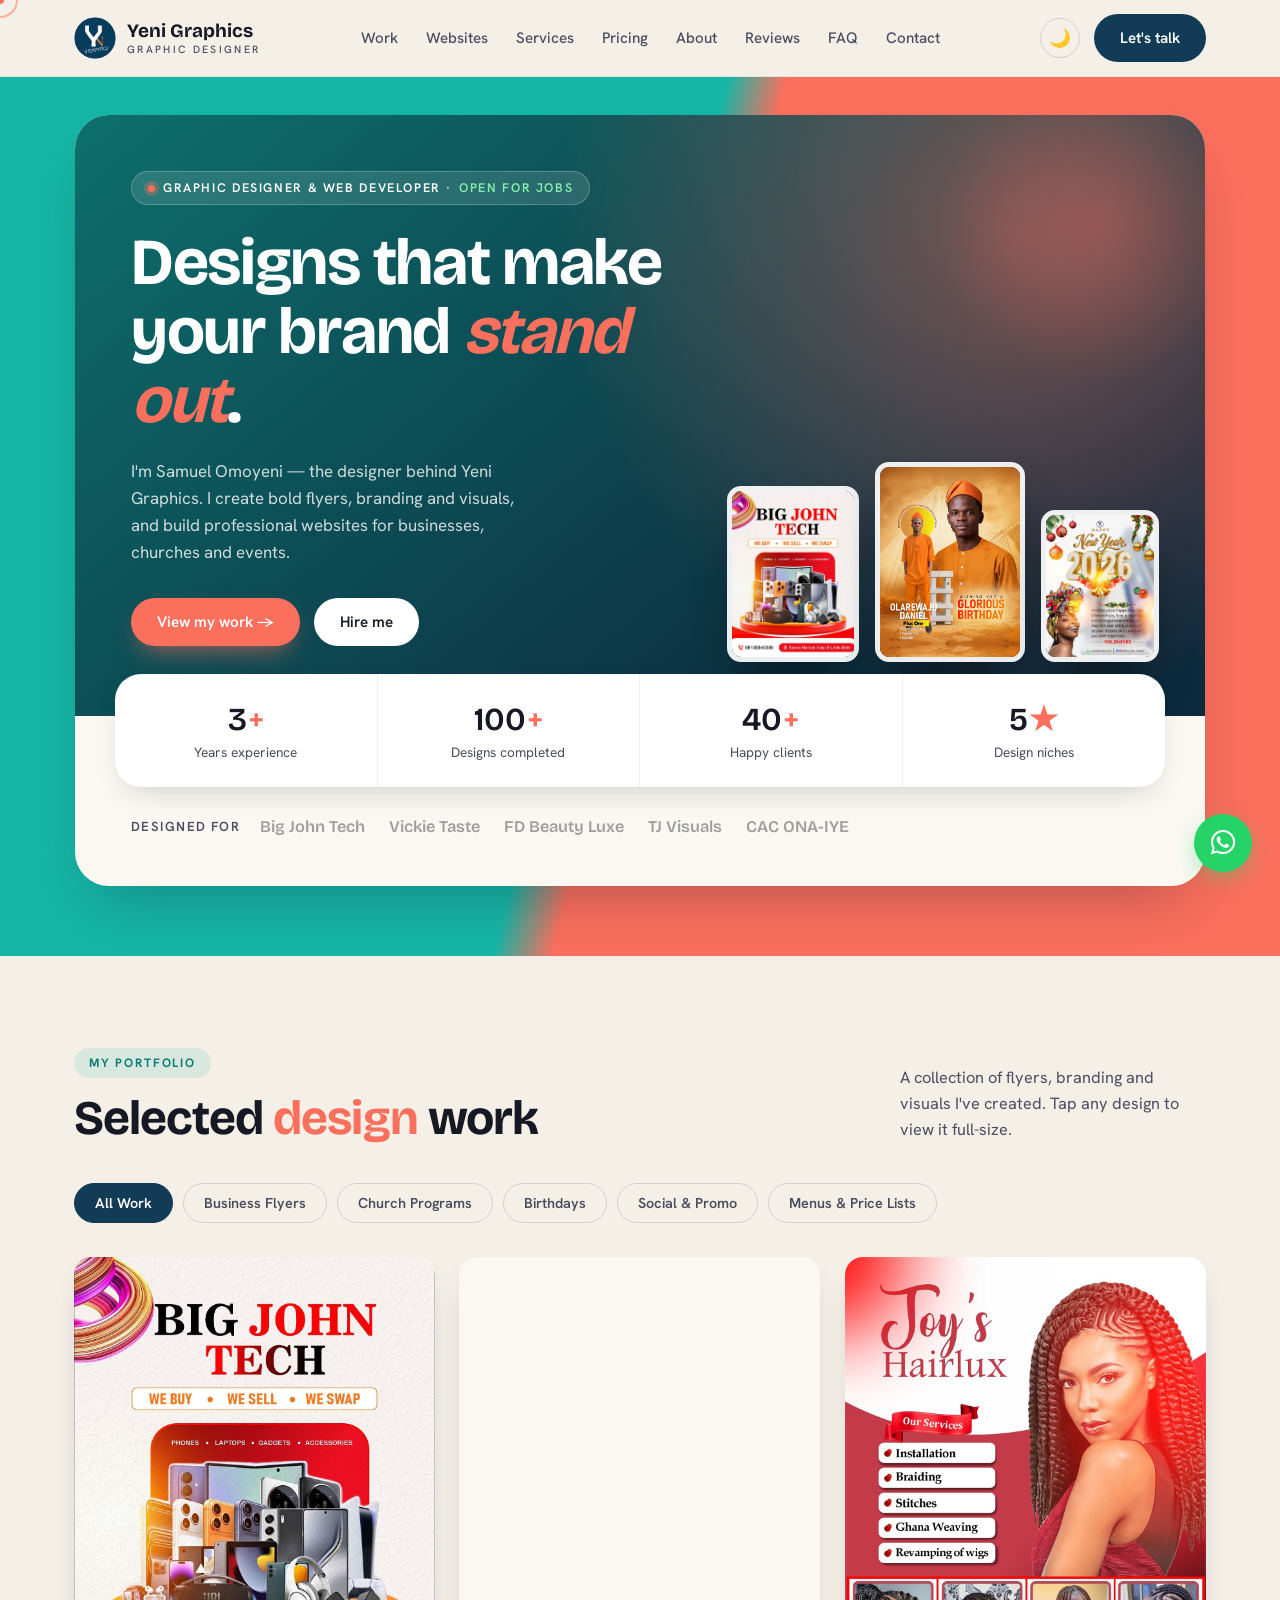
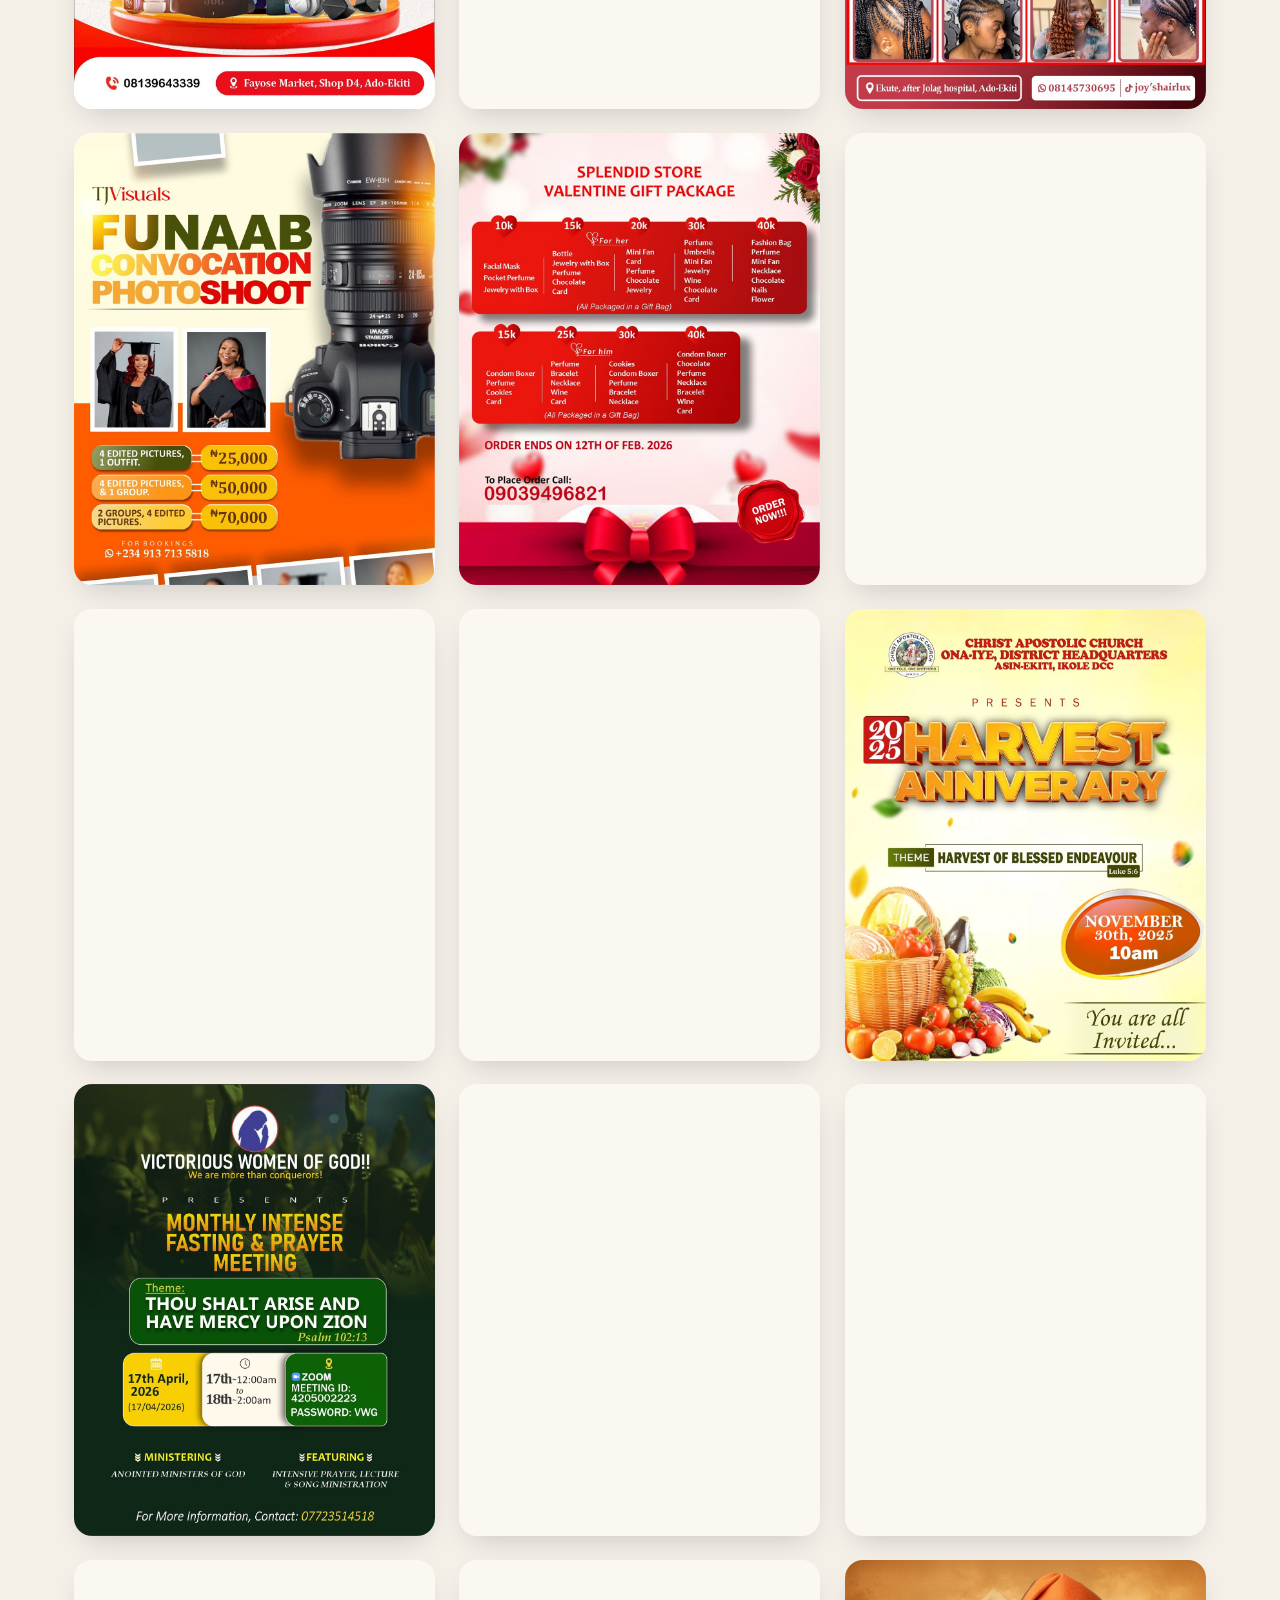
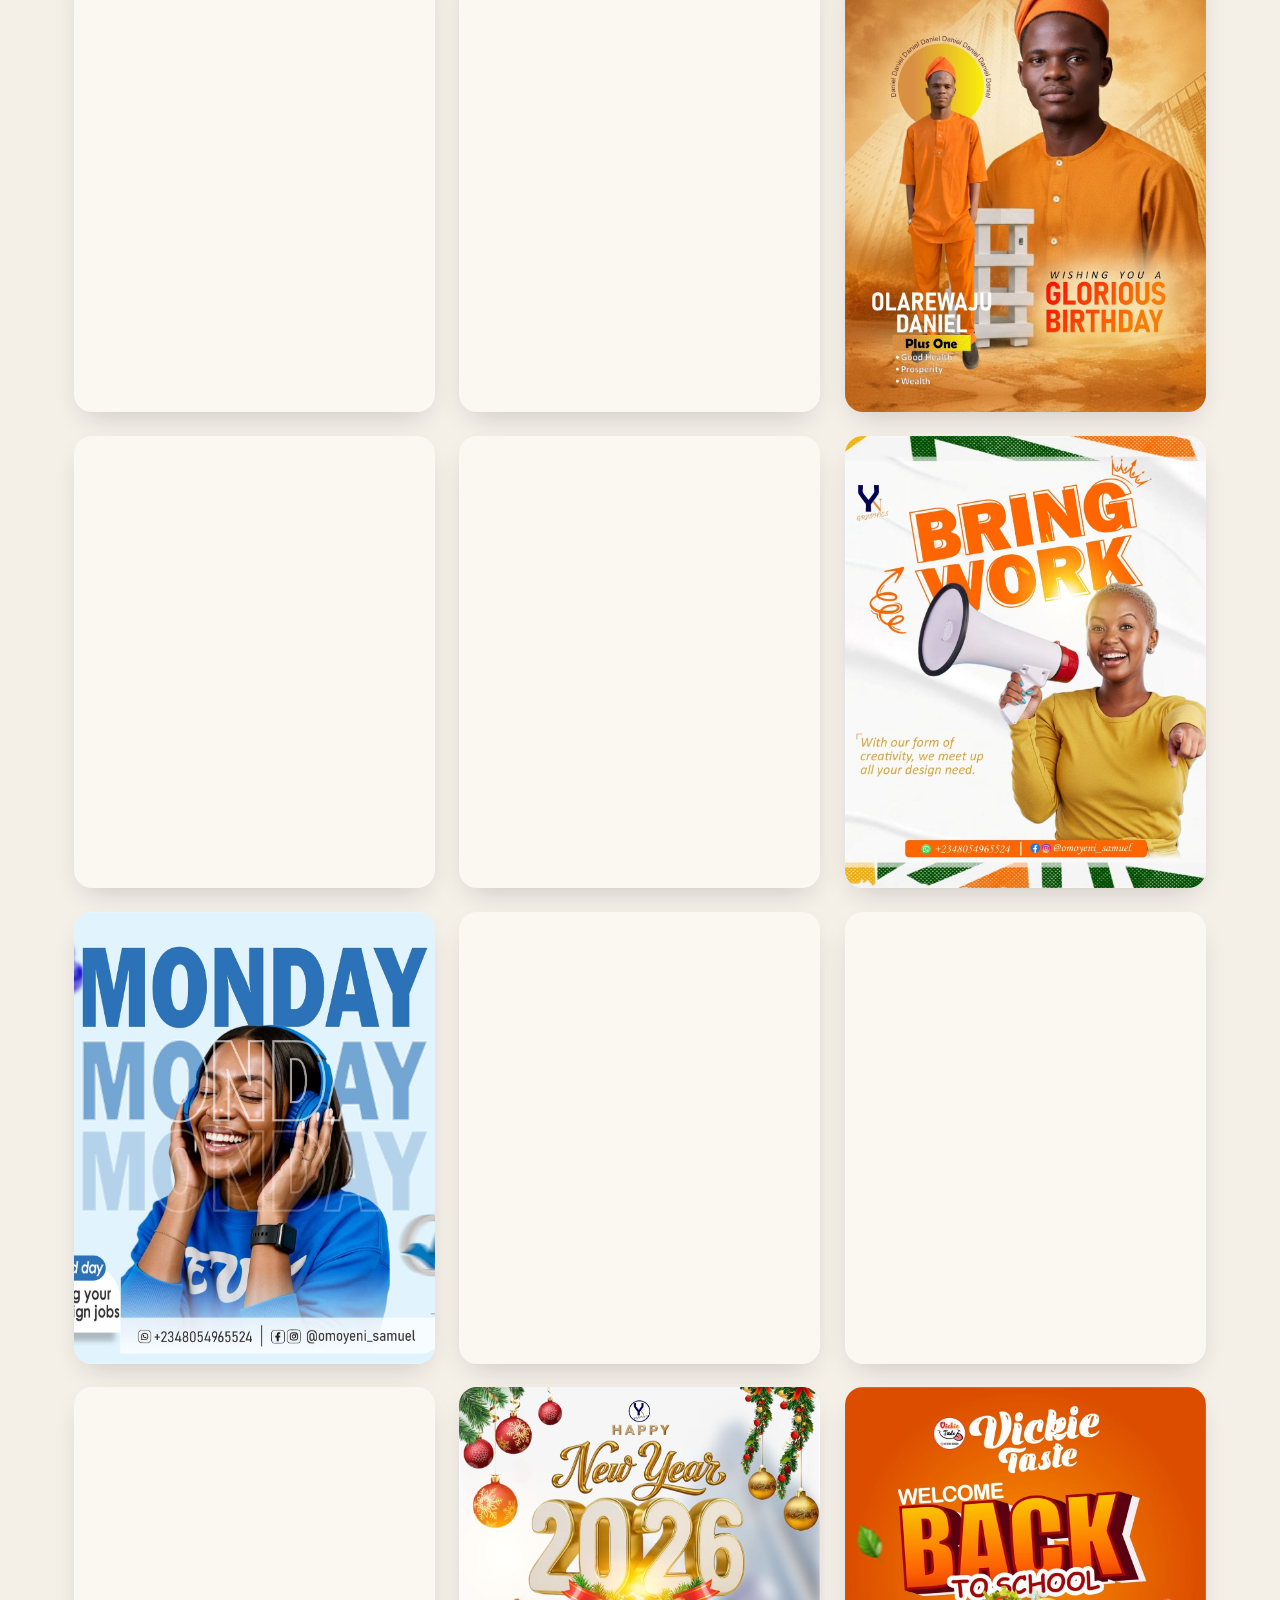
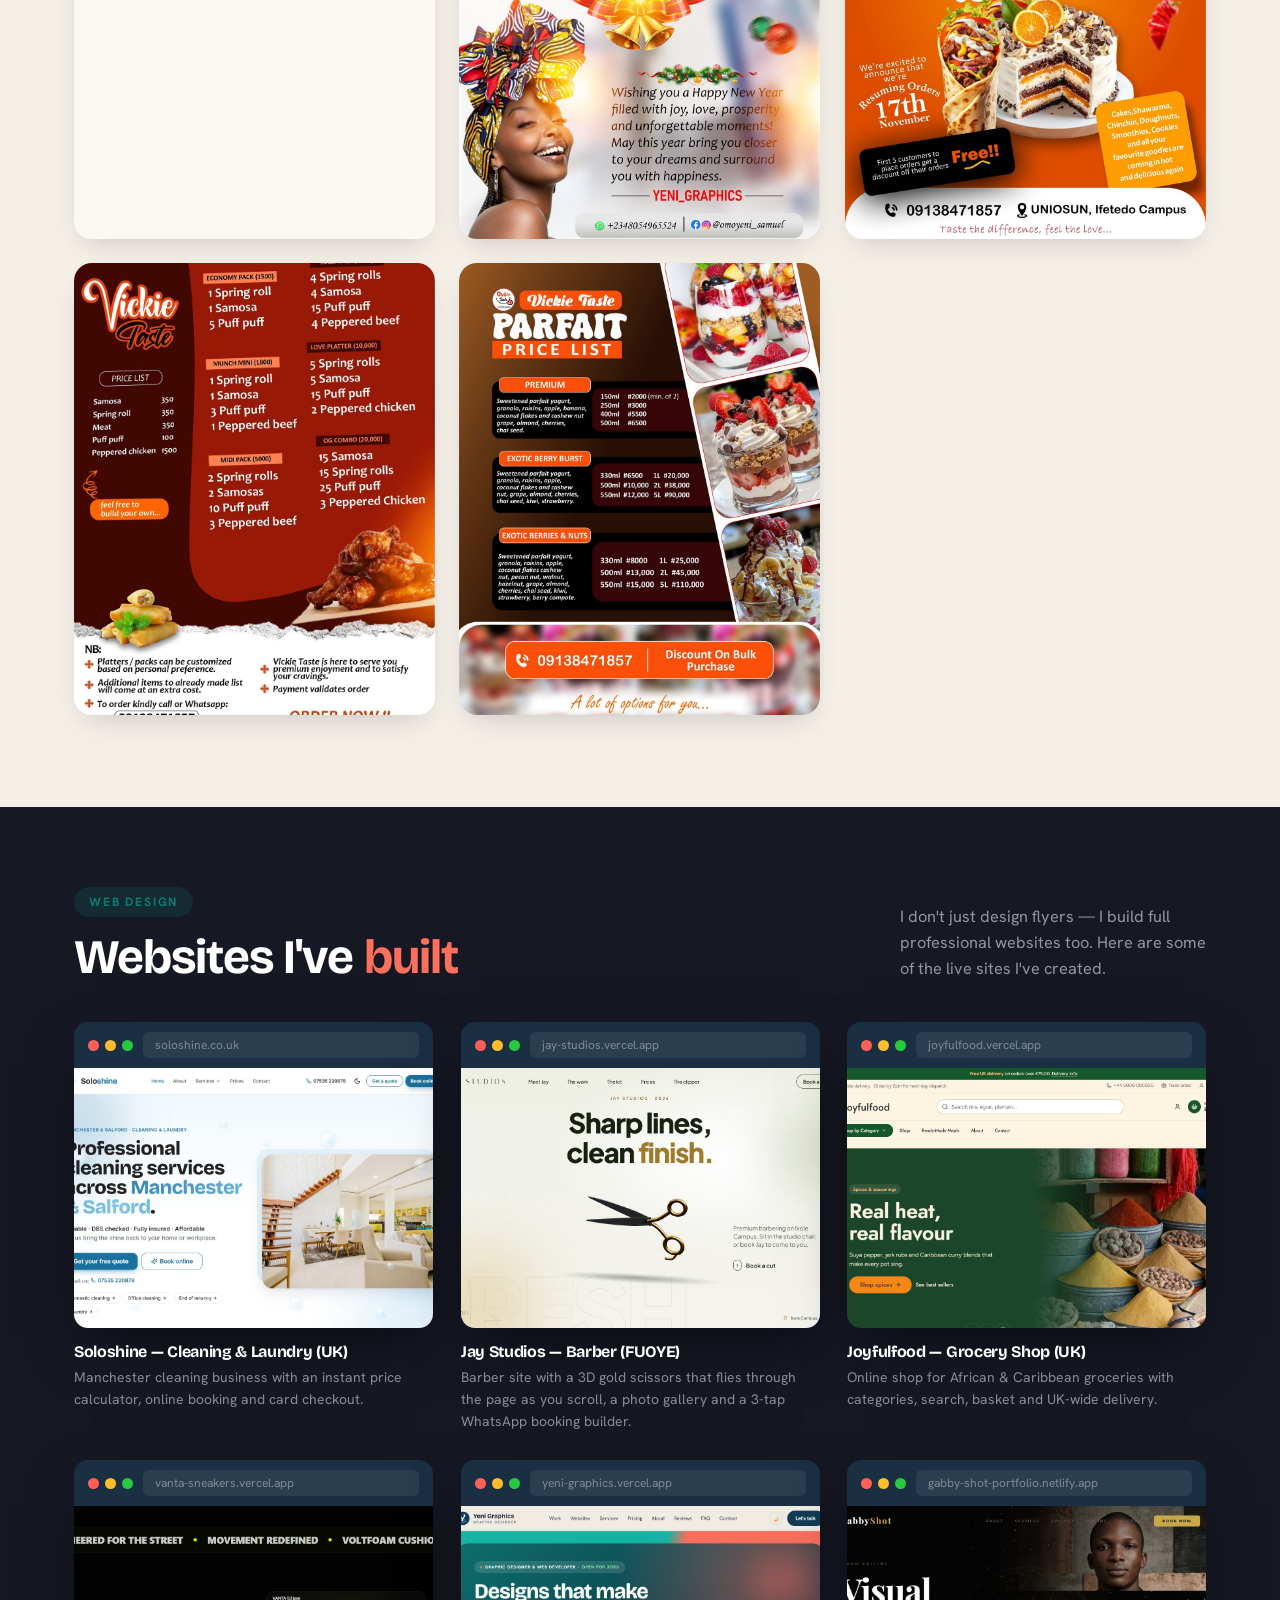
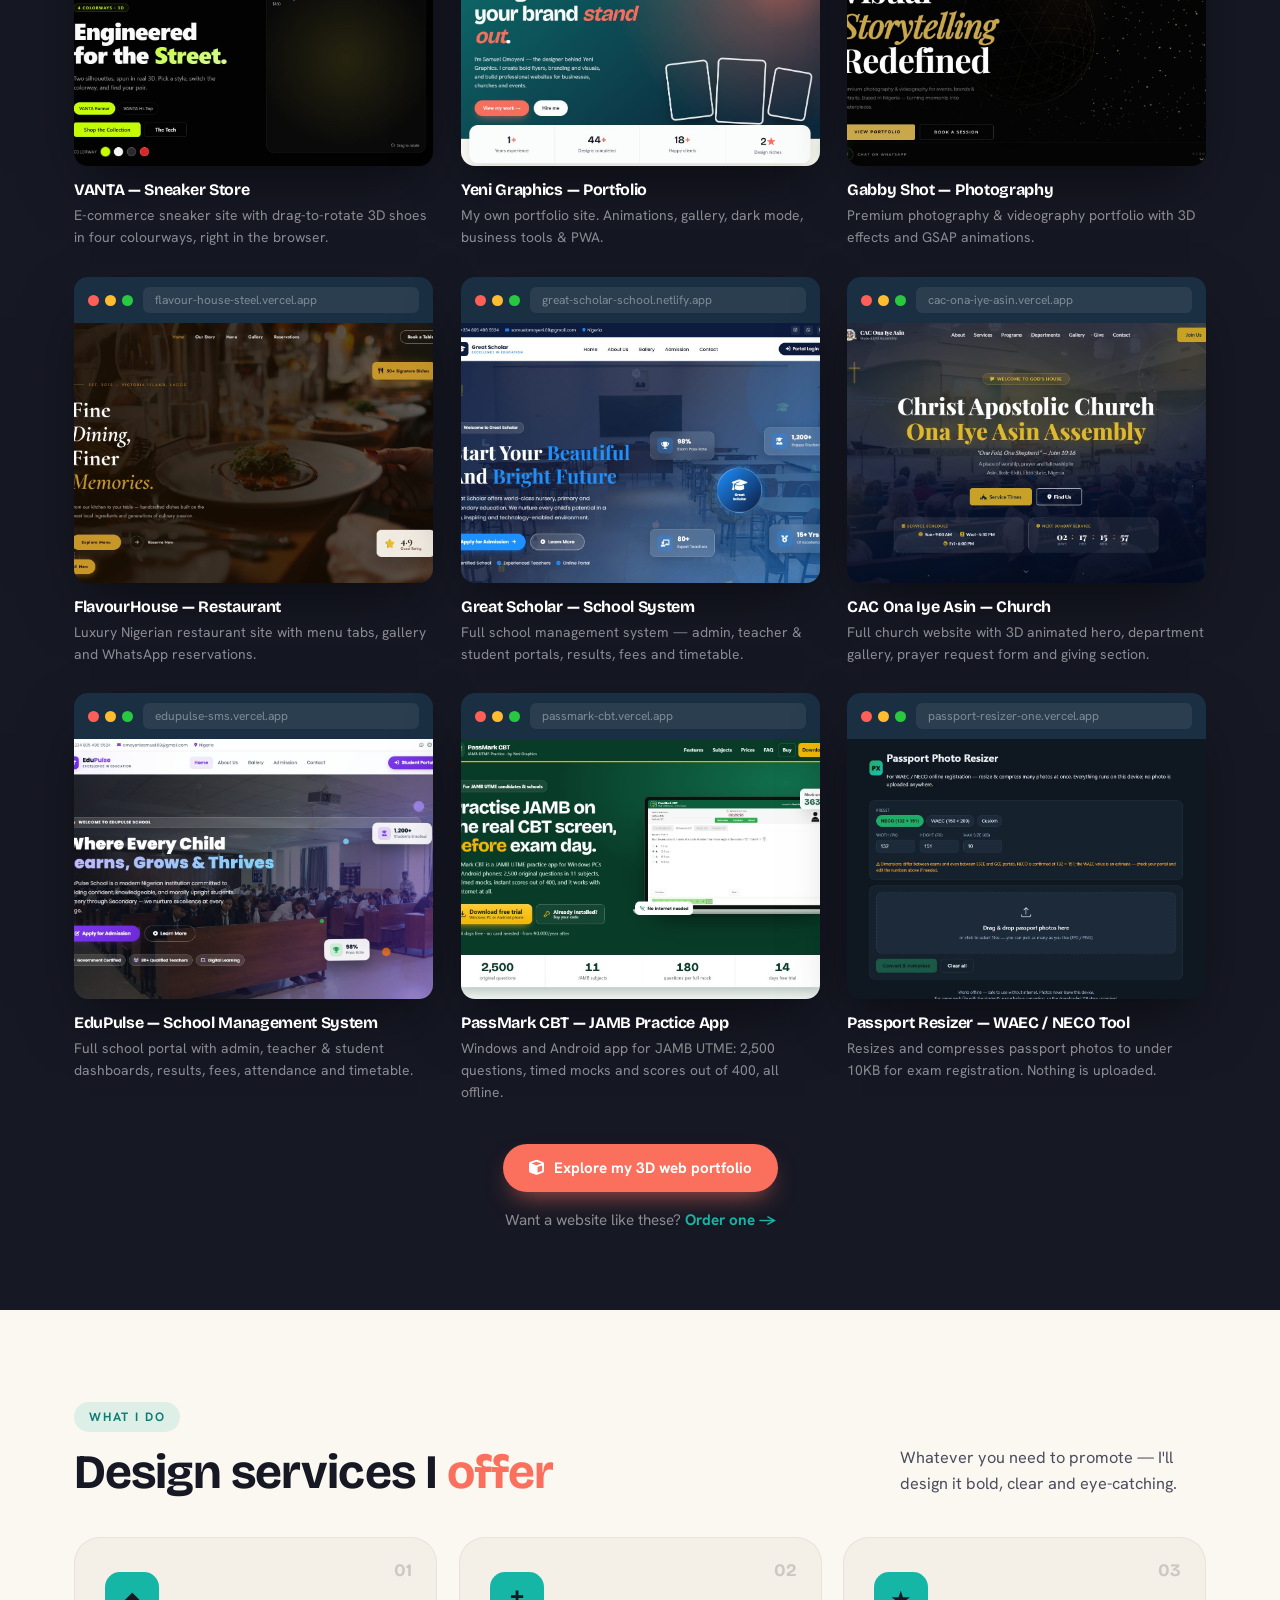
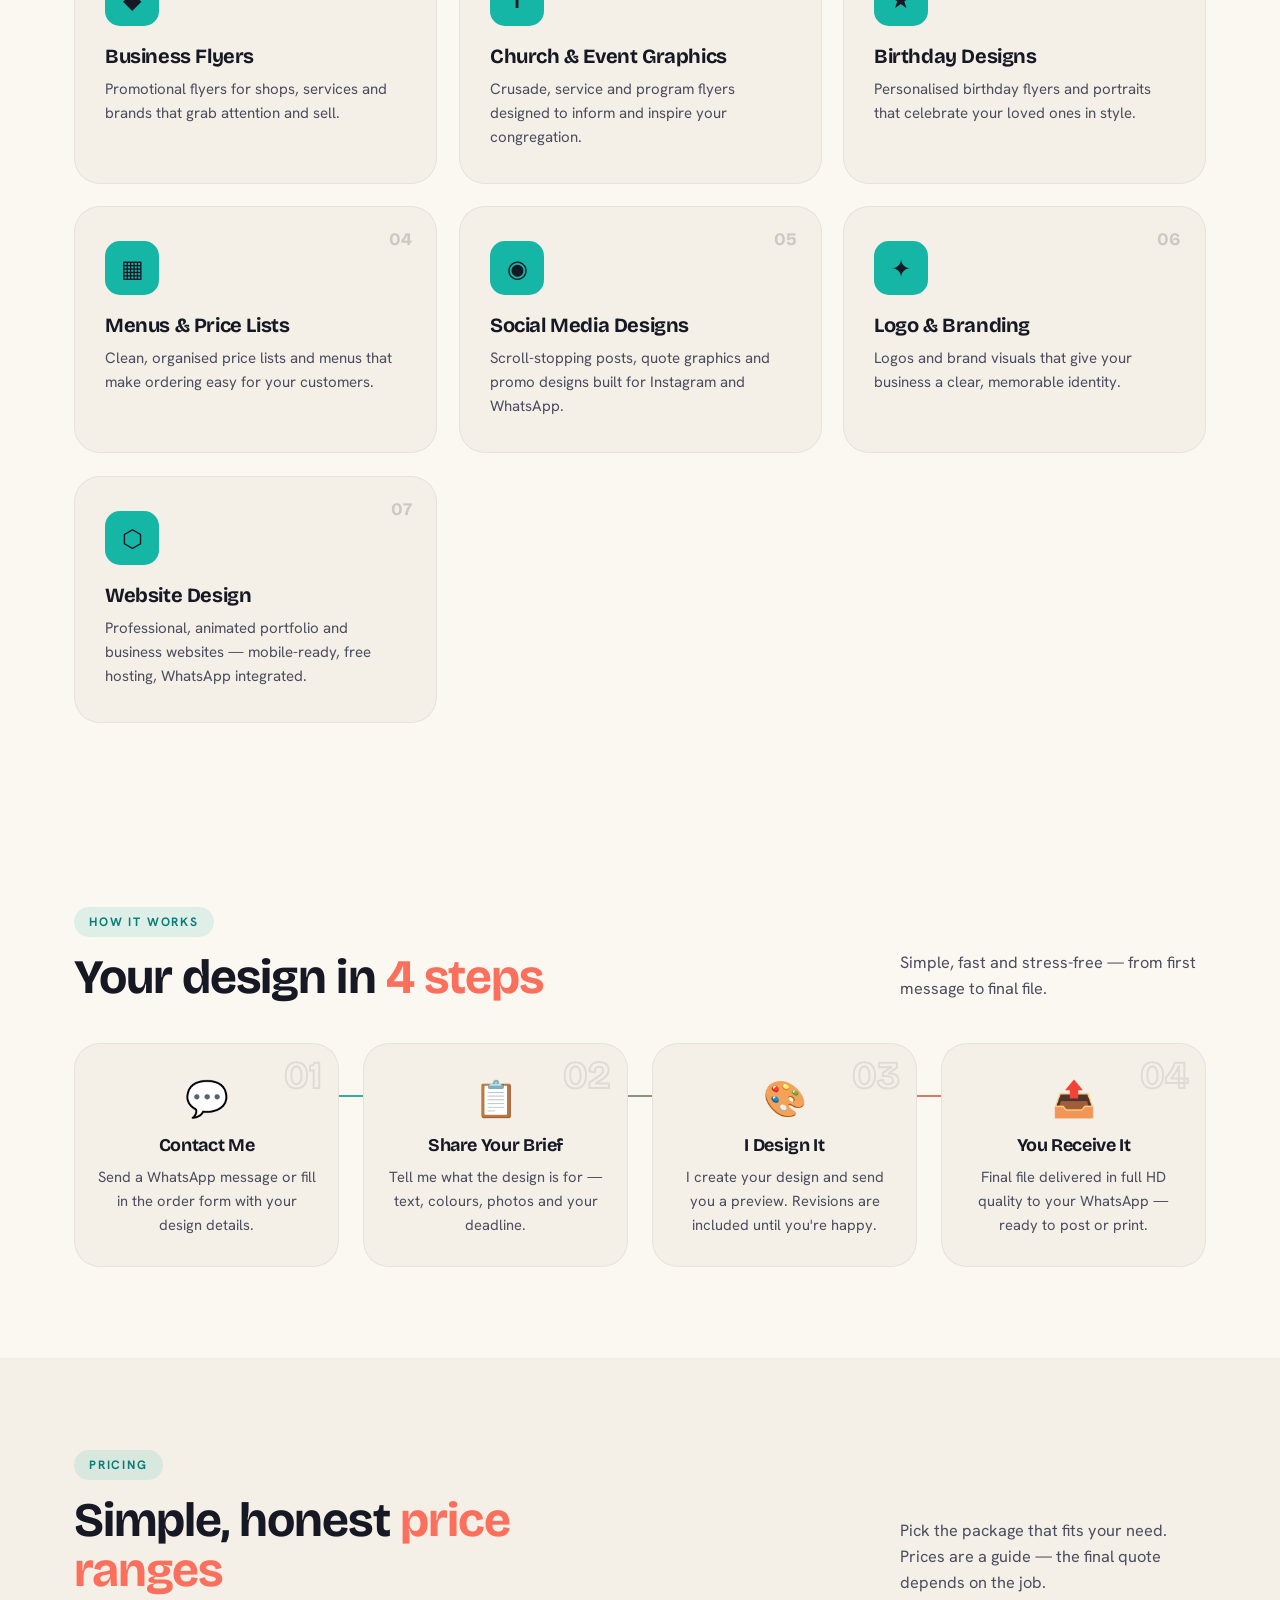
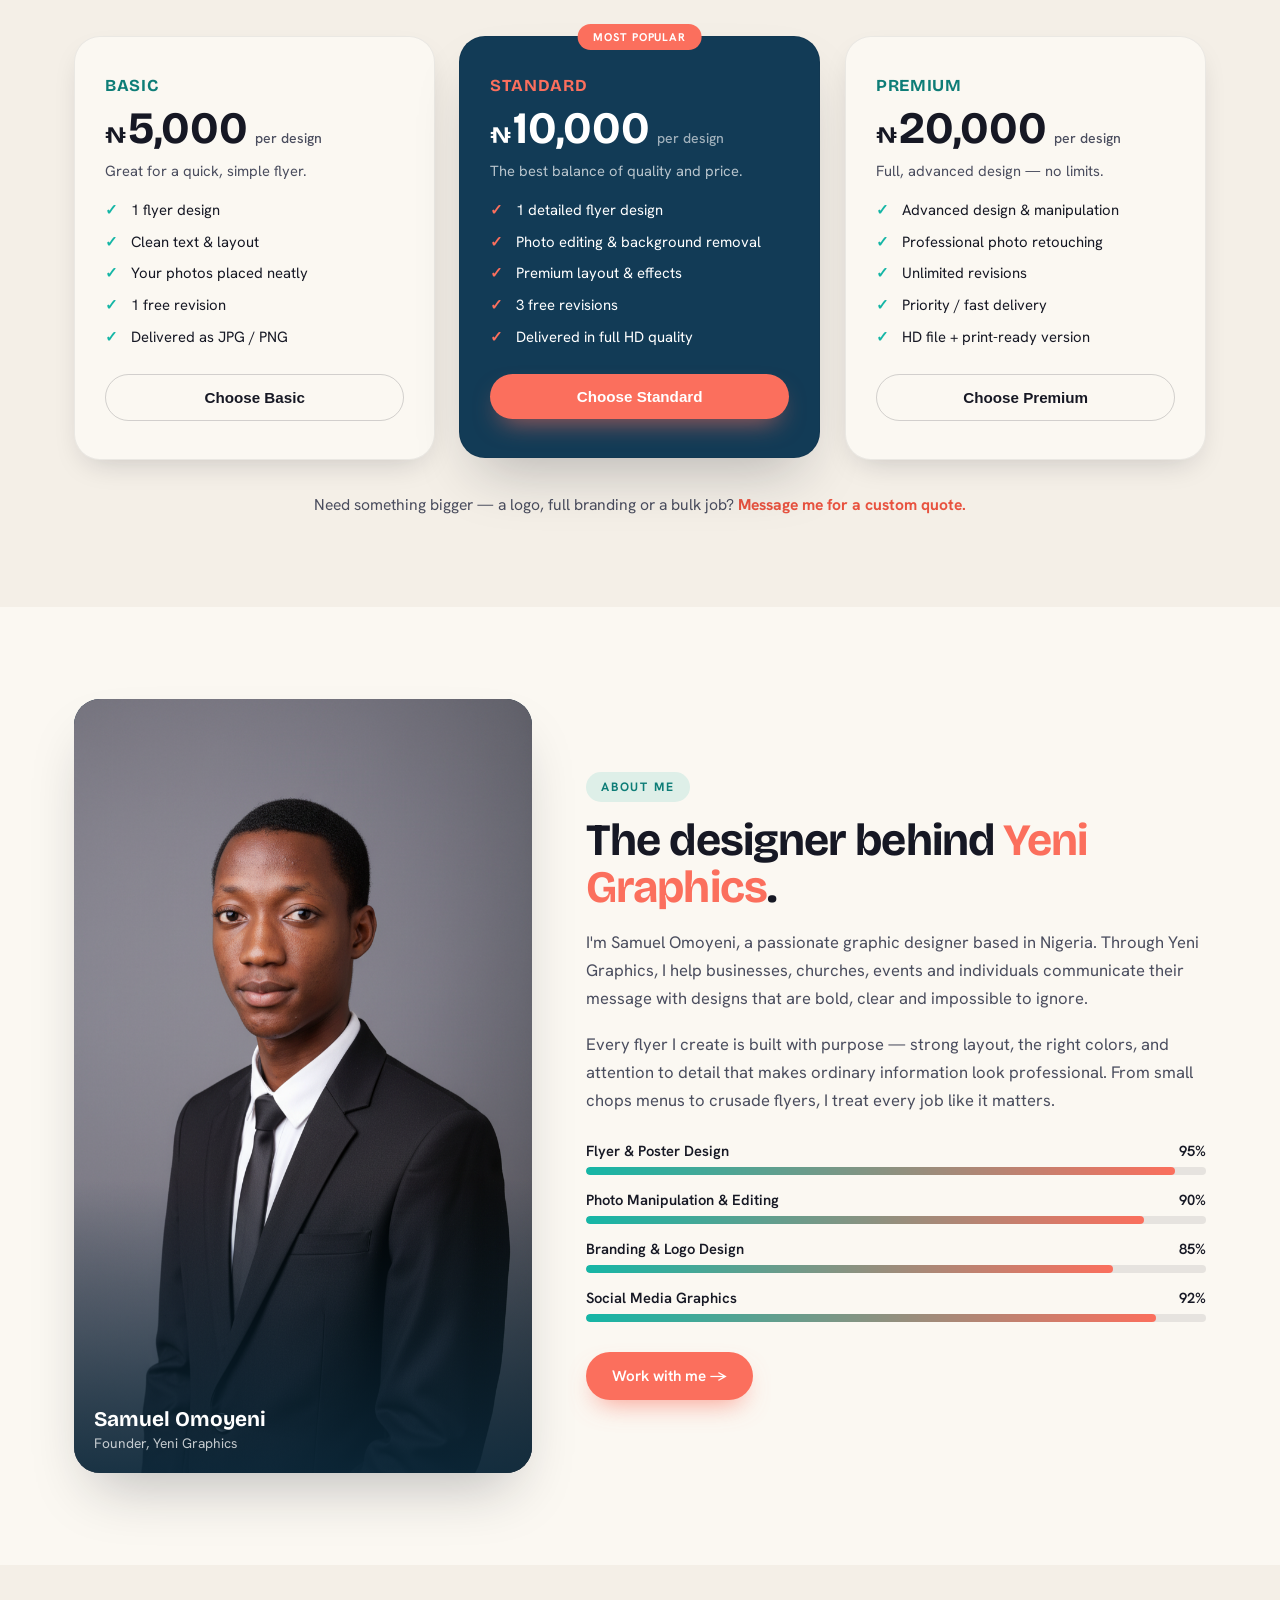
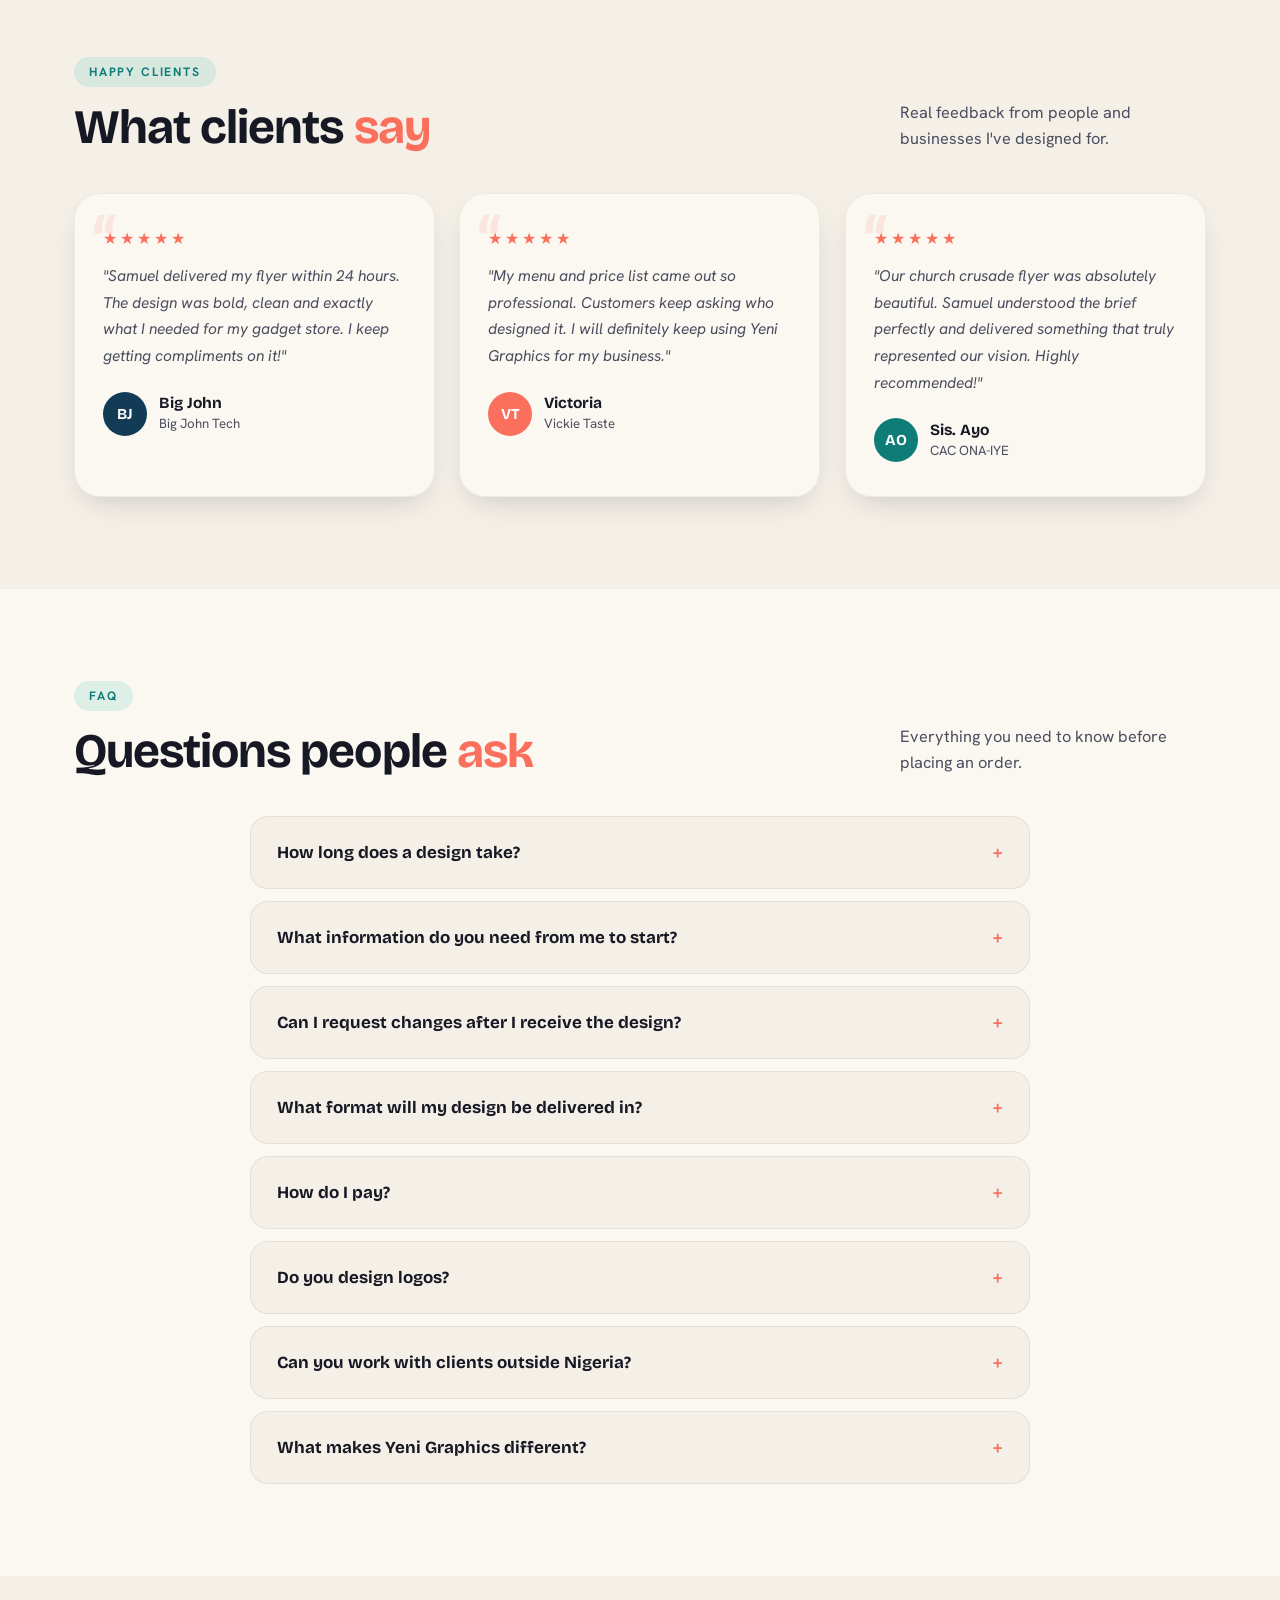
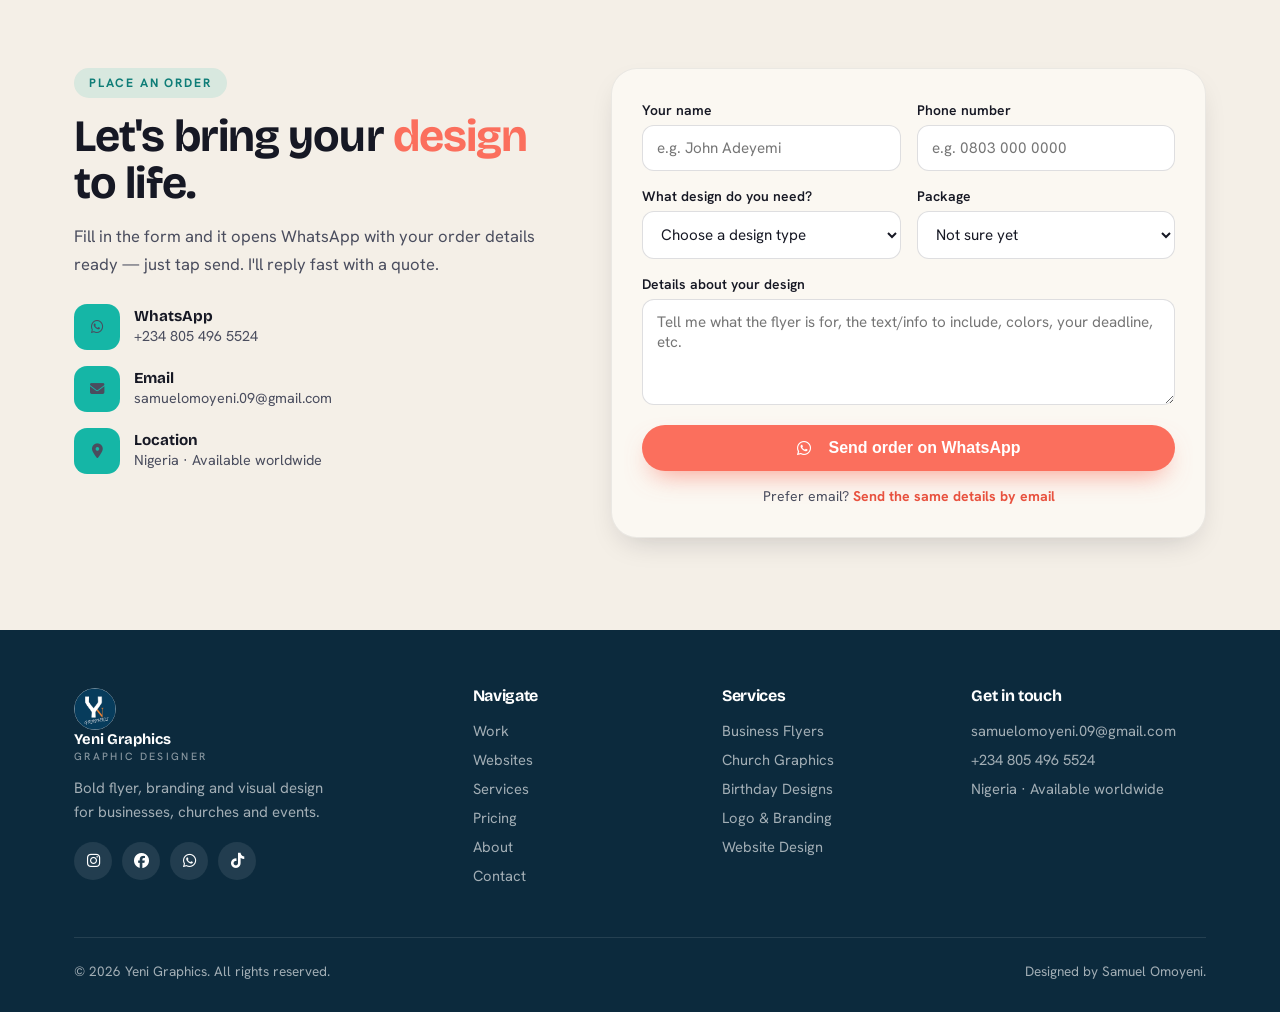
==== commit d25afdc6: "Speed: fonts and icons no longer block first paint; logo 148 KB -> 22 KB Google Fonts and Font Aweso" ====
--- a/index.html
+++ b/index.html
@@ -32,10 +32,11 @@
 </script>
 <link rel="preconnect" href="https://fonts.googleapis.com" />
 <link rel="preconnect" href="https://fonts.gstatic.com" crossorigin />
-<link href="https://fonts.googleapis.com/css2?family=Bricolage+Grotesque:opsz,wght@12..96,400;12..96,500;12..96,600;12..96,700&family=Hanken+Grotesk:wght@400;500;600;700&display=swap" rel="stylesheet" />
+<!-- Fonts and icons load without blocking the first paint (slow mobile data) -->
+<link rel="stylesheet" href="https://fonts.googleapis.com/css2?family=Bricolage+Grotesque:opsz,wght@12..96,400;12..96,500;12..96,600;12..96,700&family=Hanken+Grotesk:wght@400;500;600;700&display=swap" media="print" onload="this.media='all'" /><noscript><link rel="stylesheet" href="https://fonts.googleapis.com/css2?family=Bricolage+Grotesque:opsz,wght@12..96,400;12..96,500;12..96,600;12..96,700&family=Hanken+Grotesk:wght@400;500;600;700&display=swap" /></noscript>
 <link rel="stylesheet" href="style.css" />
 <link rel="icon" href="images/logo.png" />
-<link rel="stylesheet" href="https://cdnjs.cloudflare.com/ajax/libs/font-awesome/6.4.2/css/all.min.css">
+<link rel="stylesheet" href="https://cdnjs.cloudflare.com/ajax/libs/font-awesome/6.4.2/css/all.min.css" media="print" onload="this.media='all'" /><noscript><link rel="stylesheet" href="https://cdnjs.cloudflare.com/ajax/libs/font-awesome/6.4.2/css/all.min.css" /></noscript>
 </head>
 <body>
 
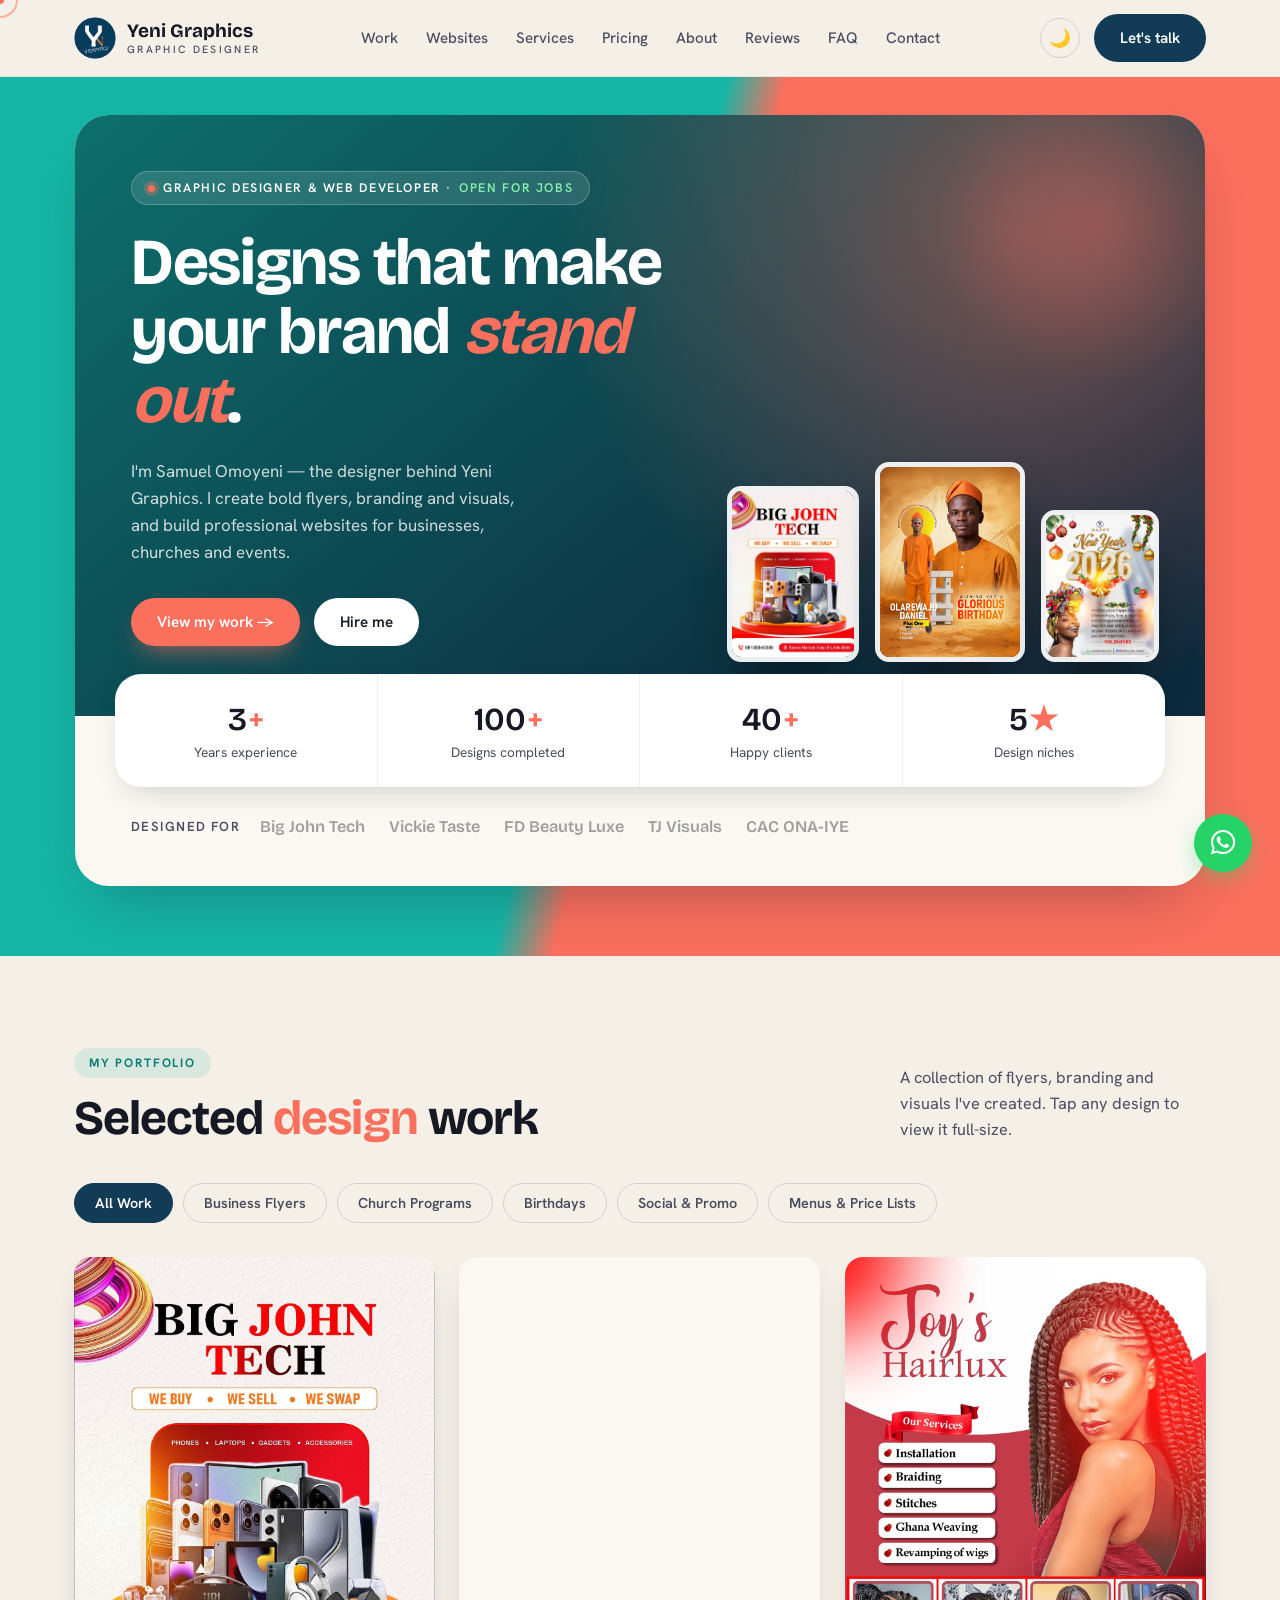
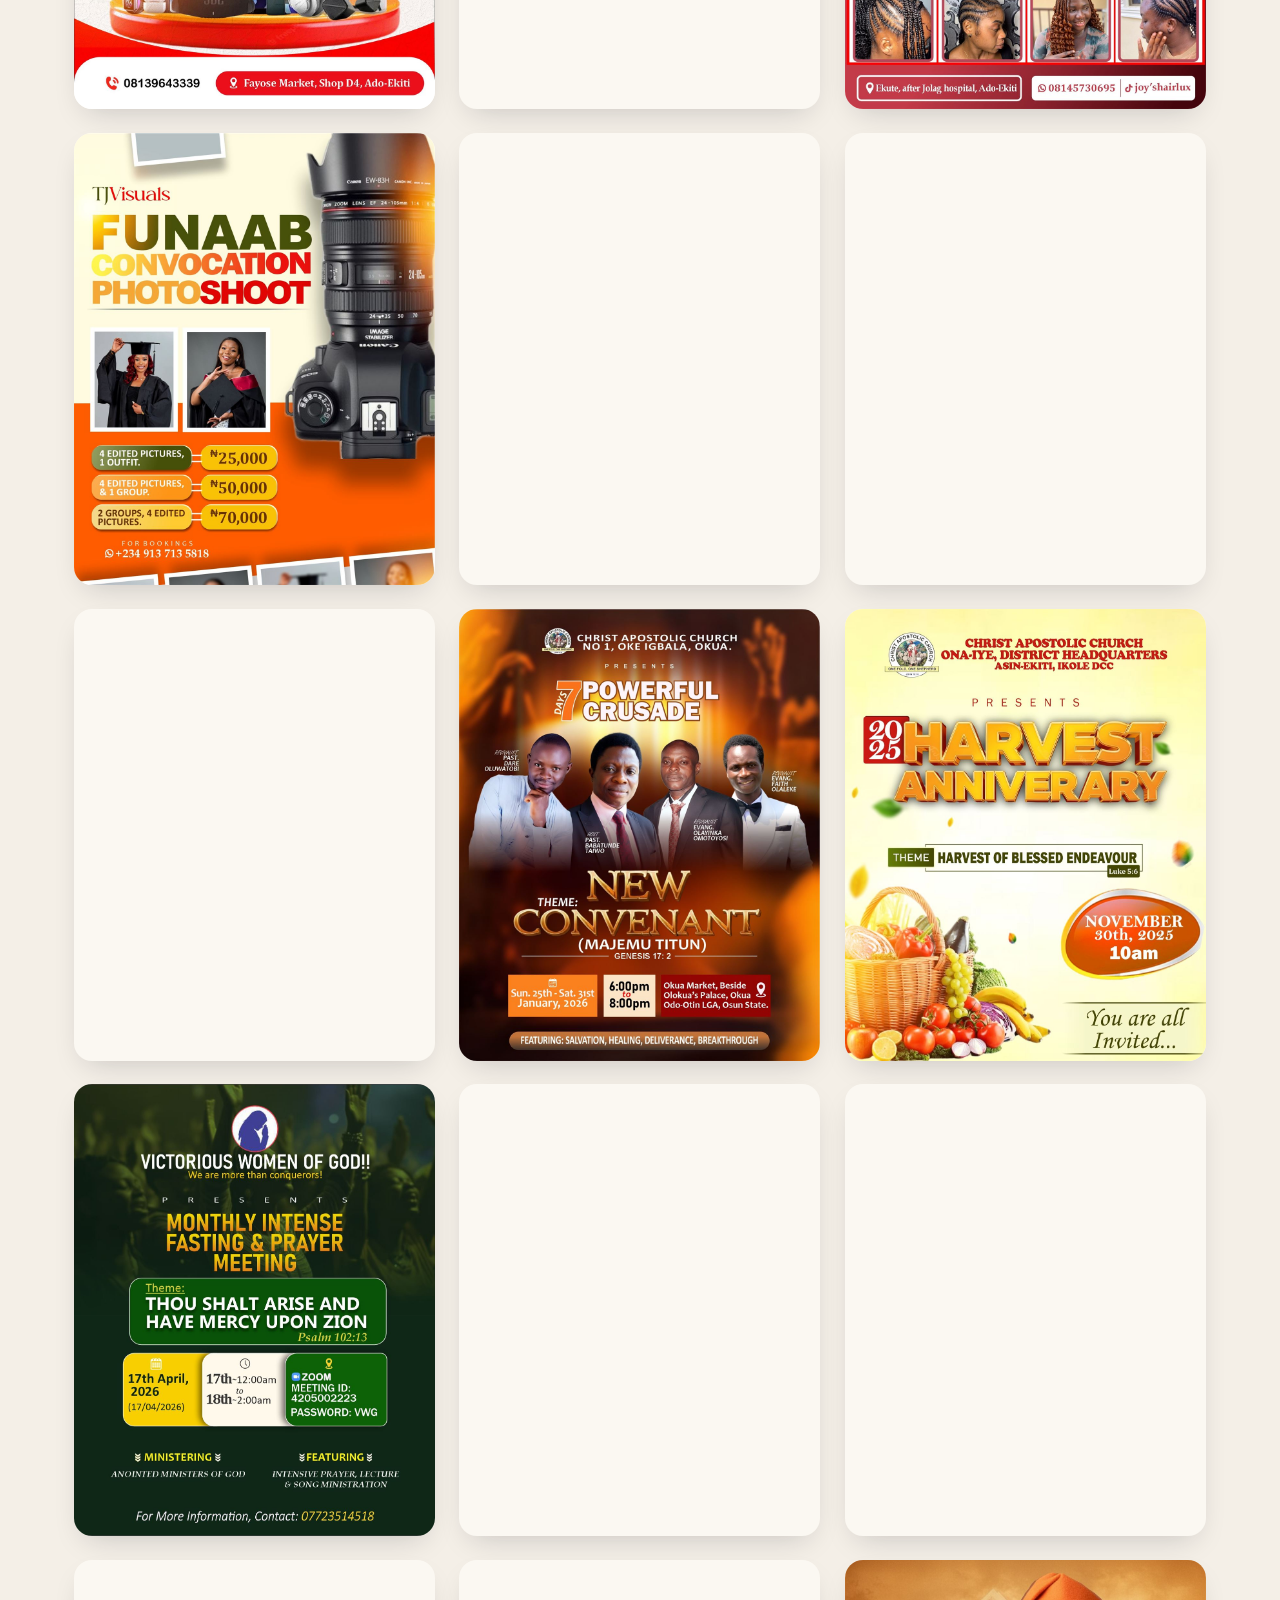
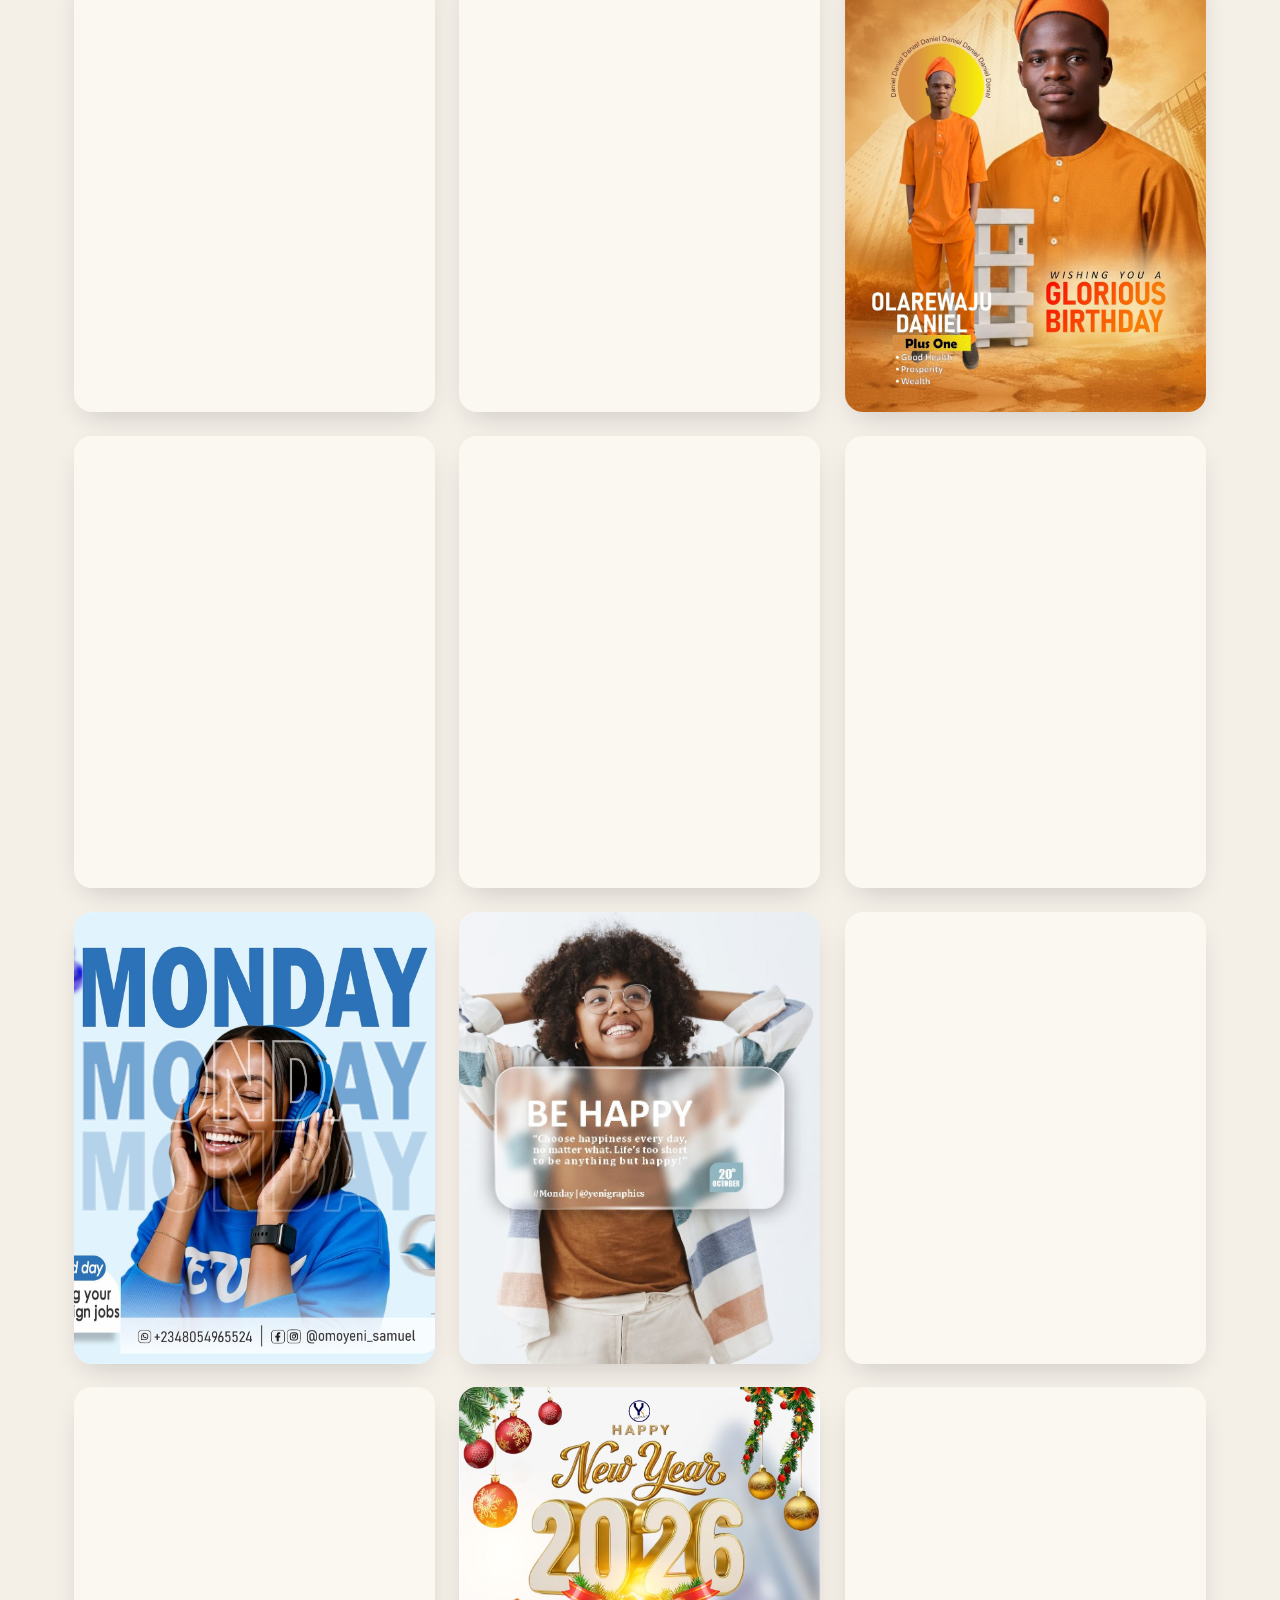
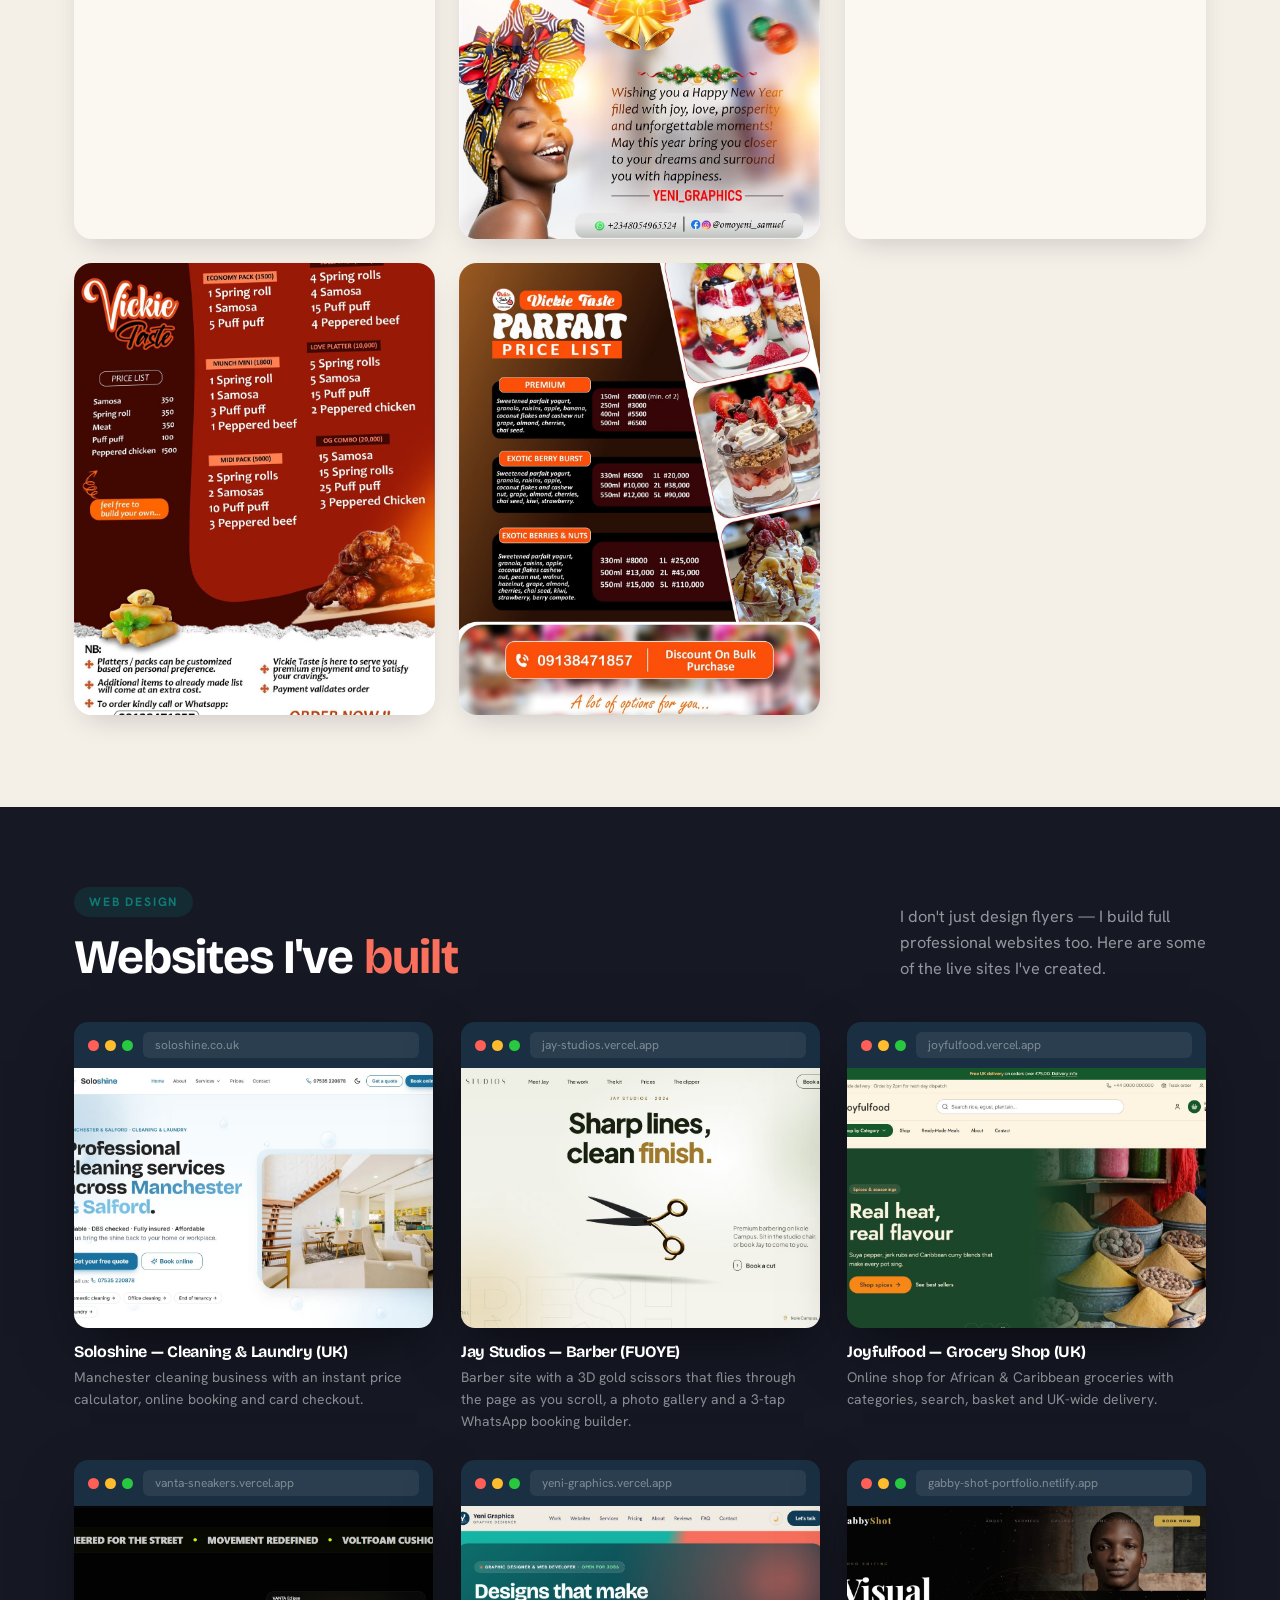
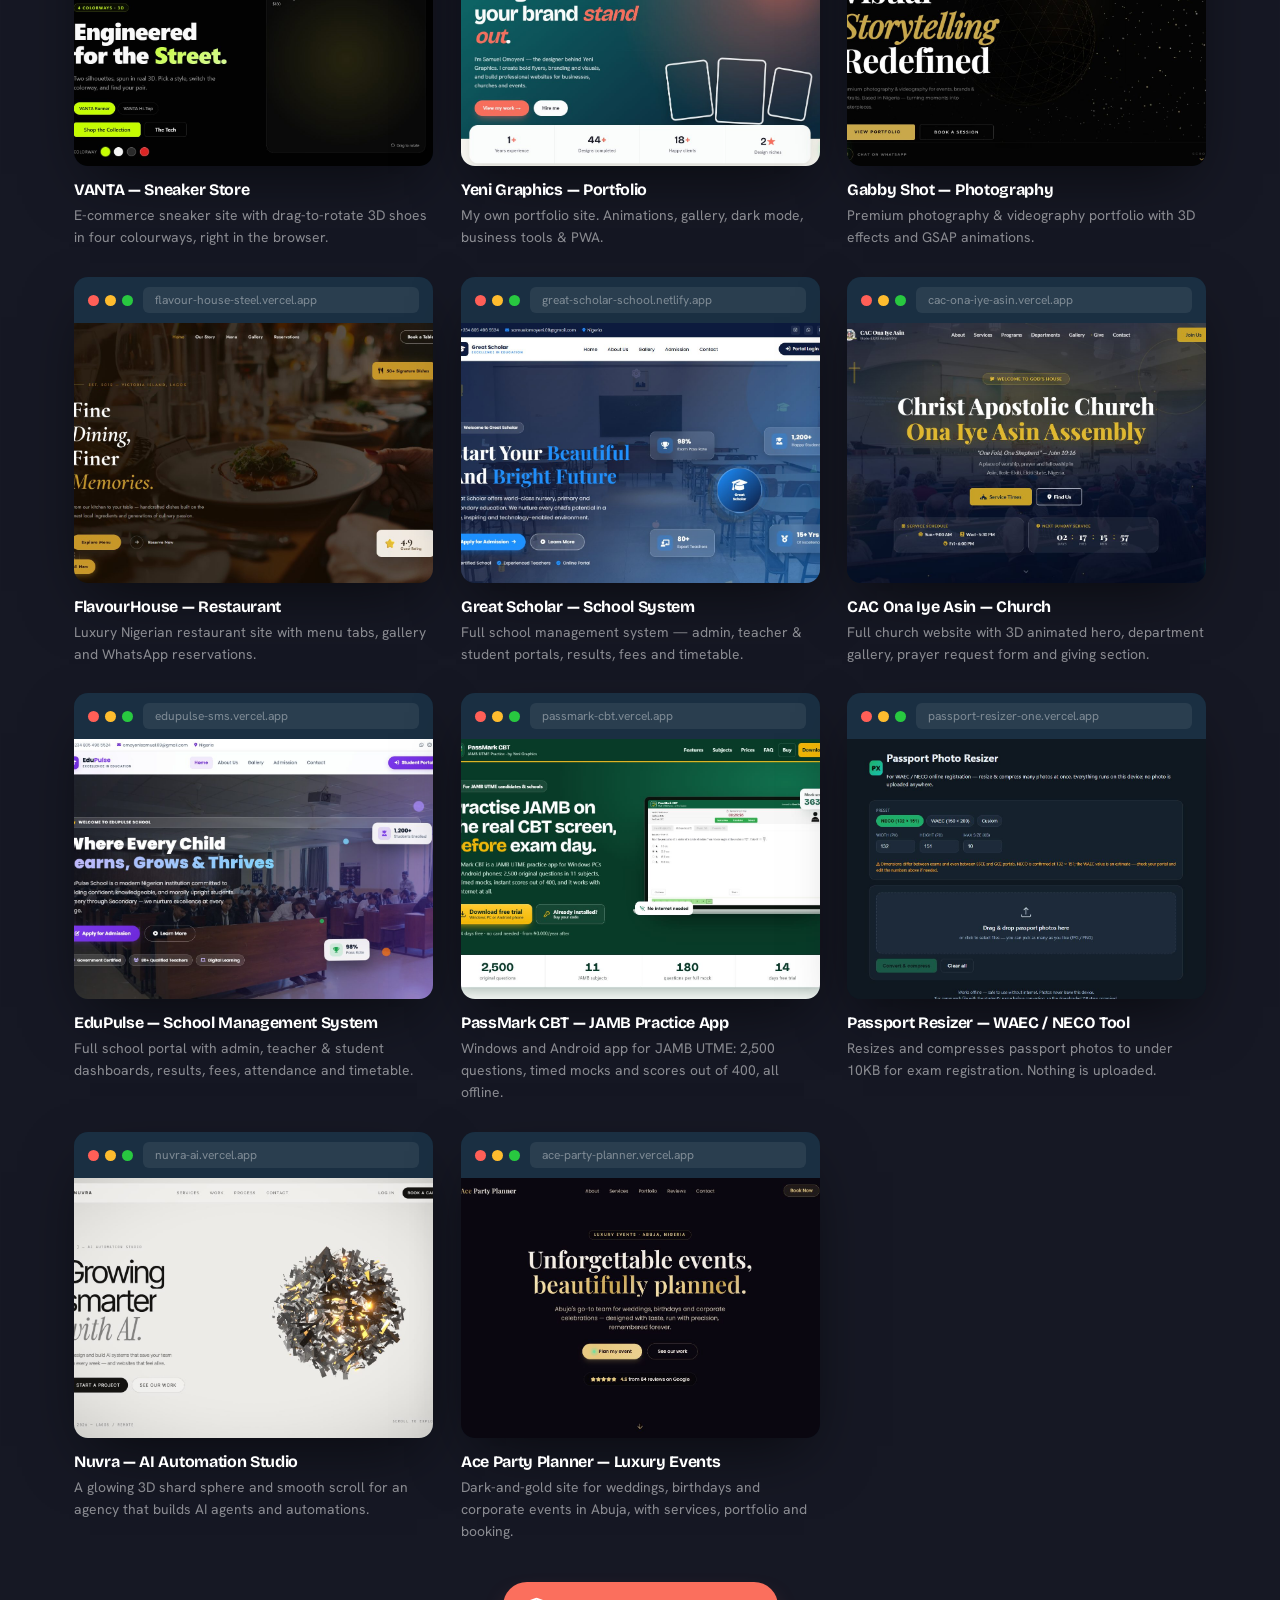
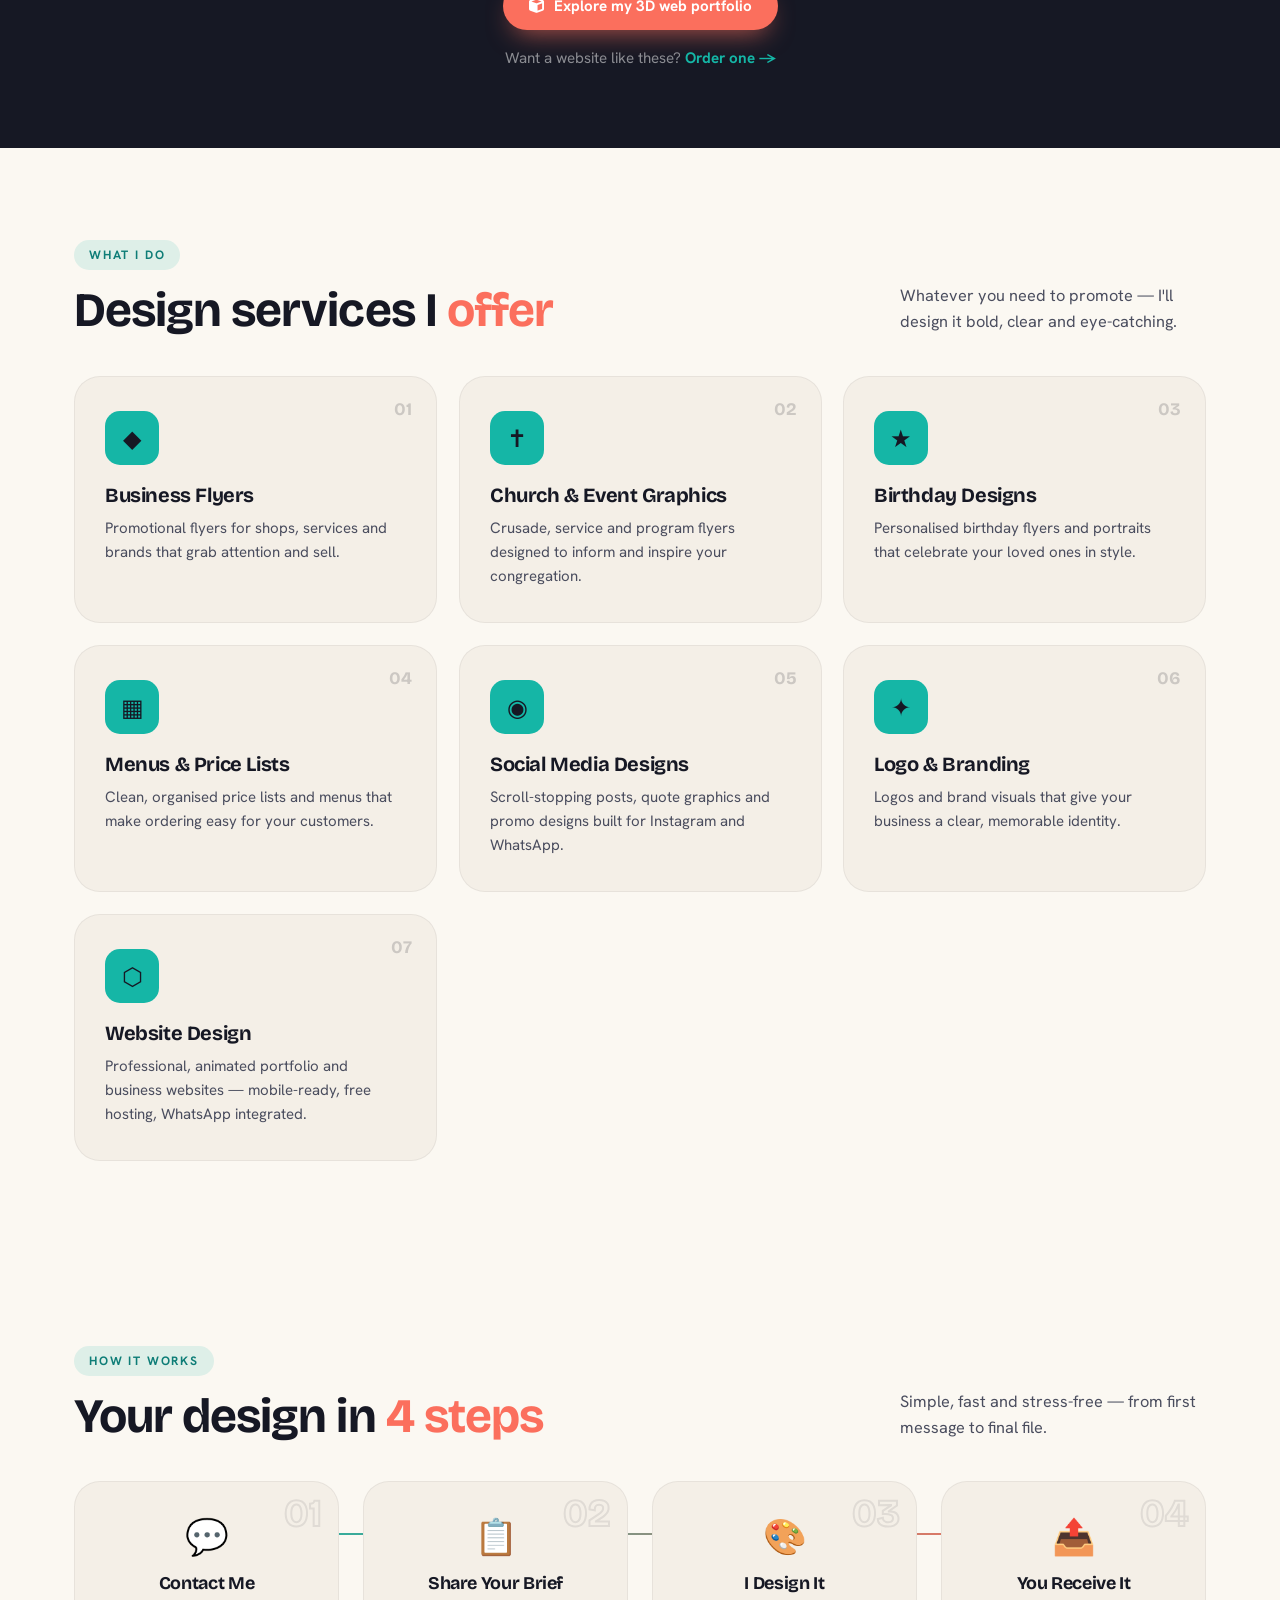
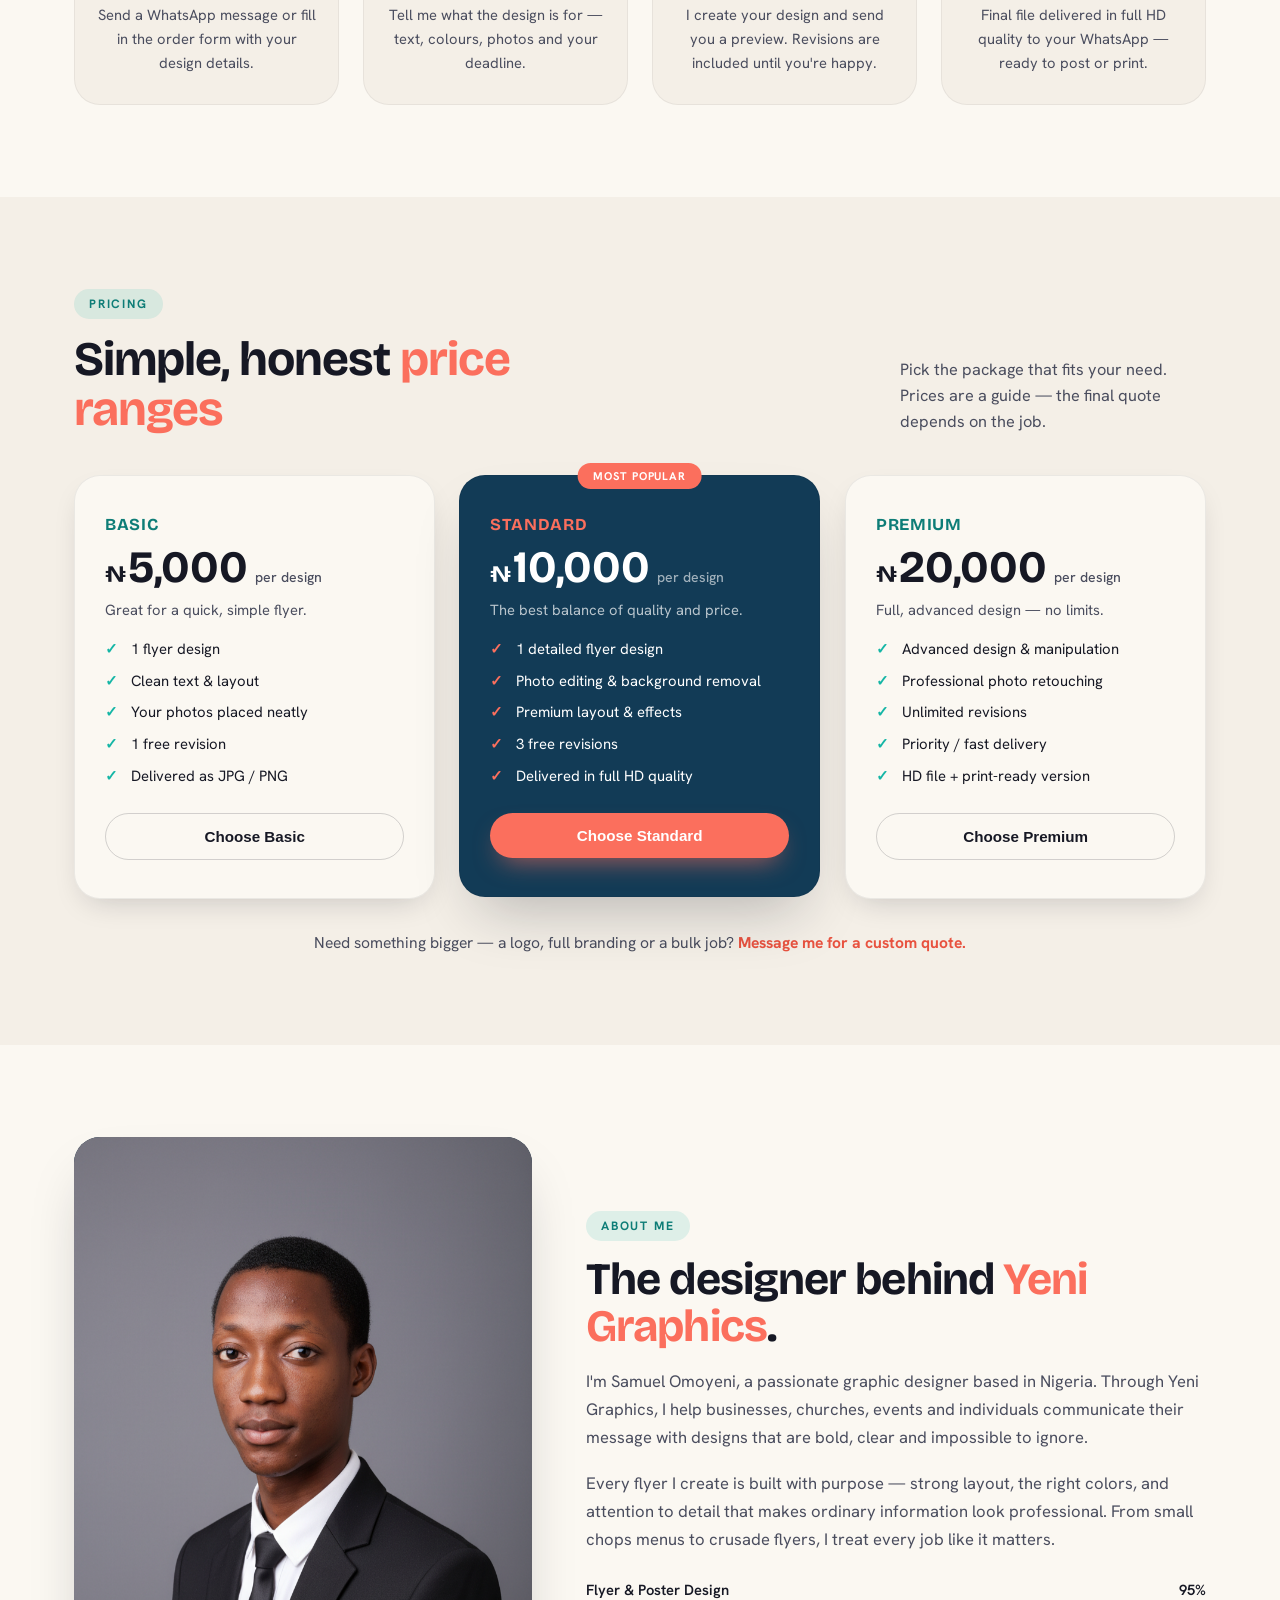
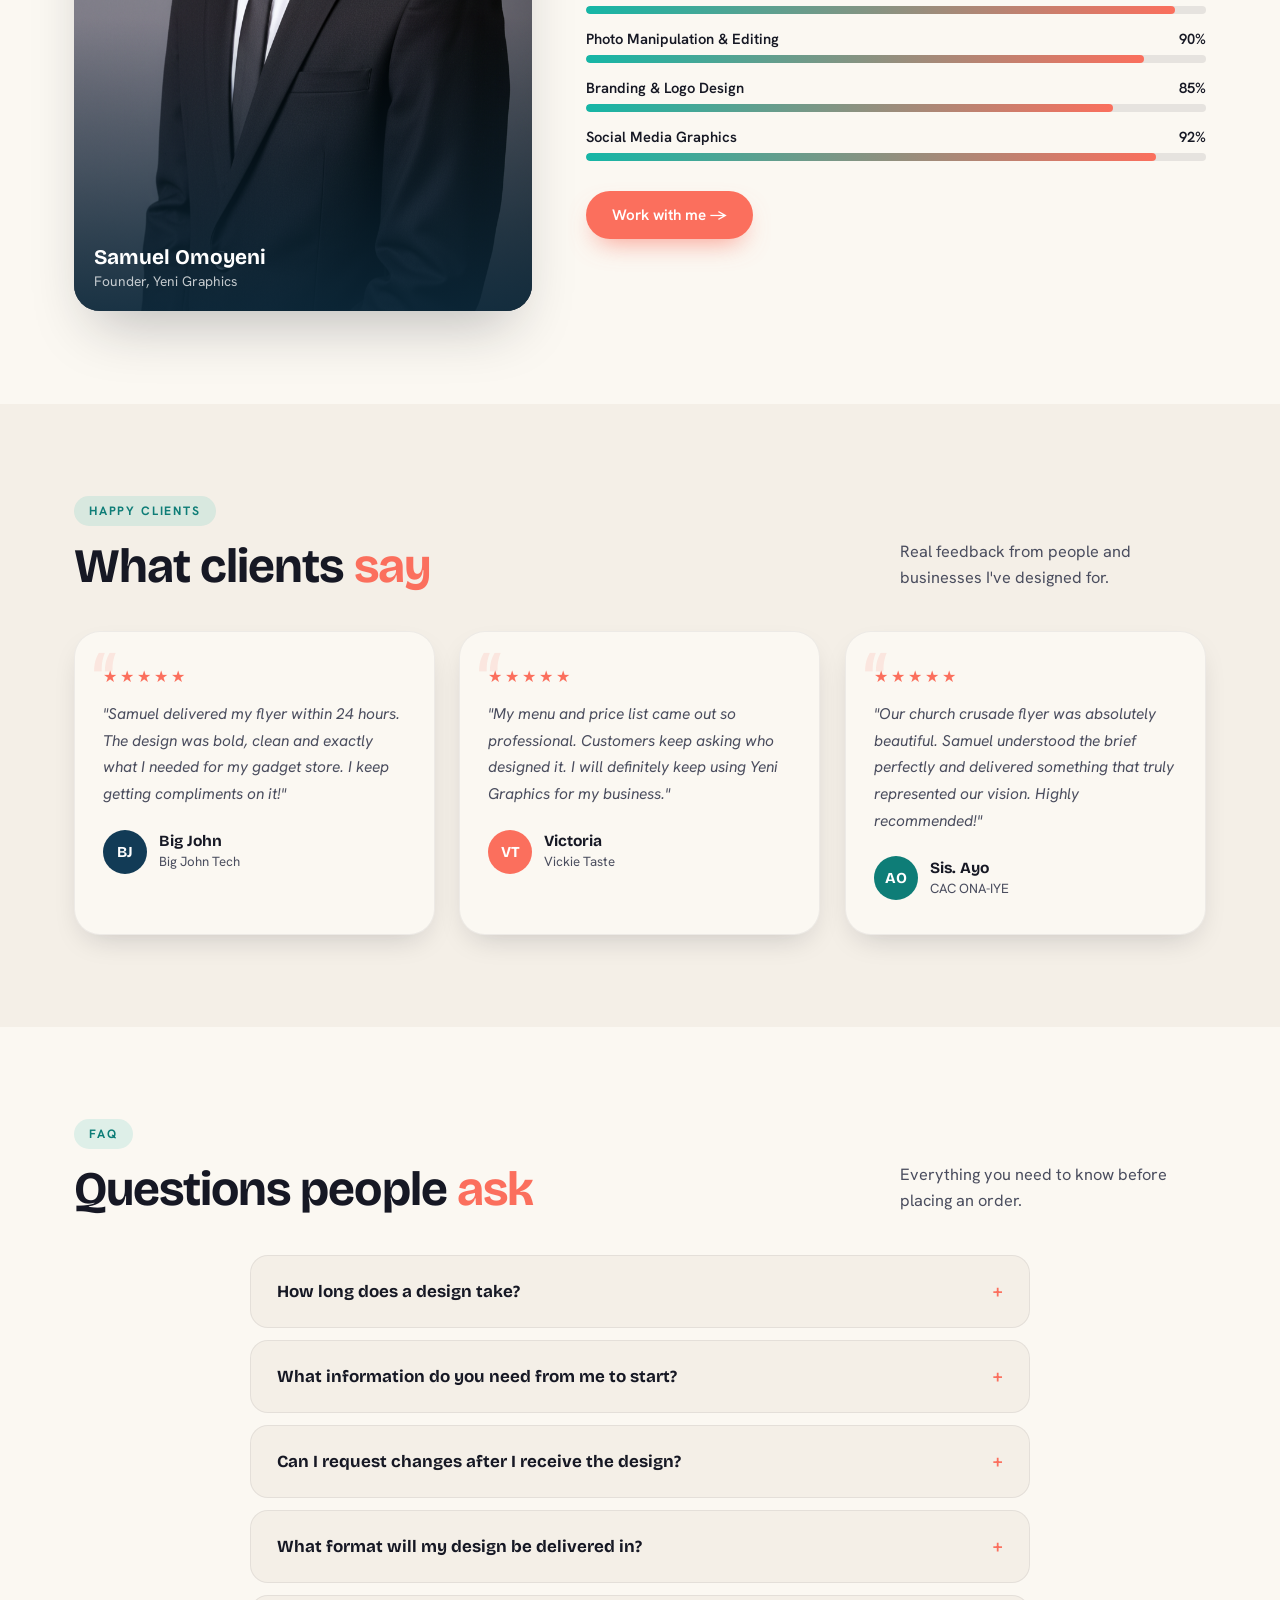
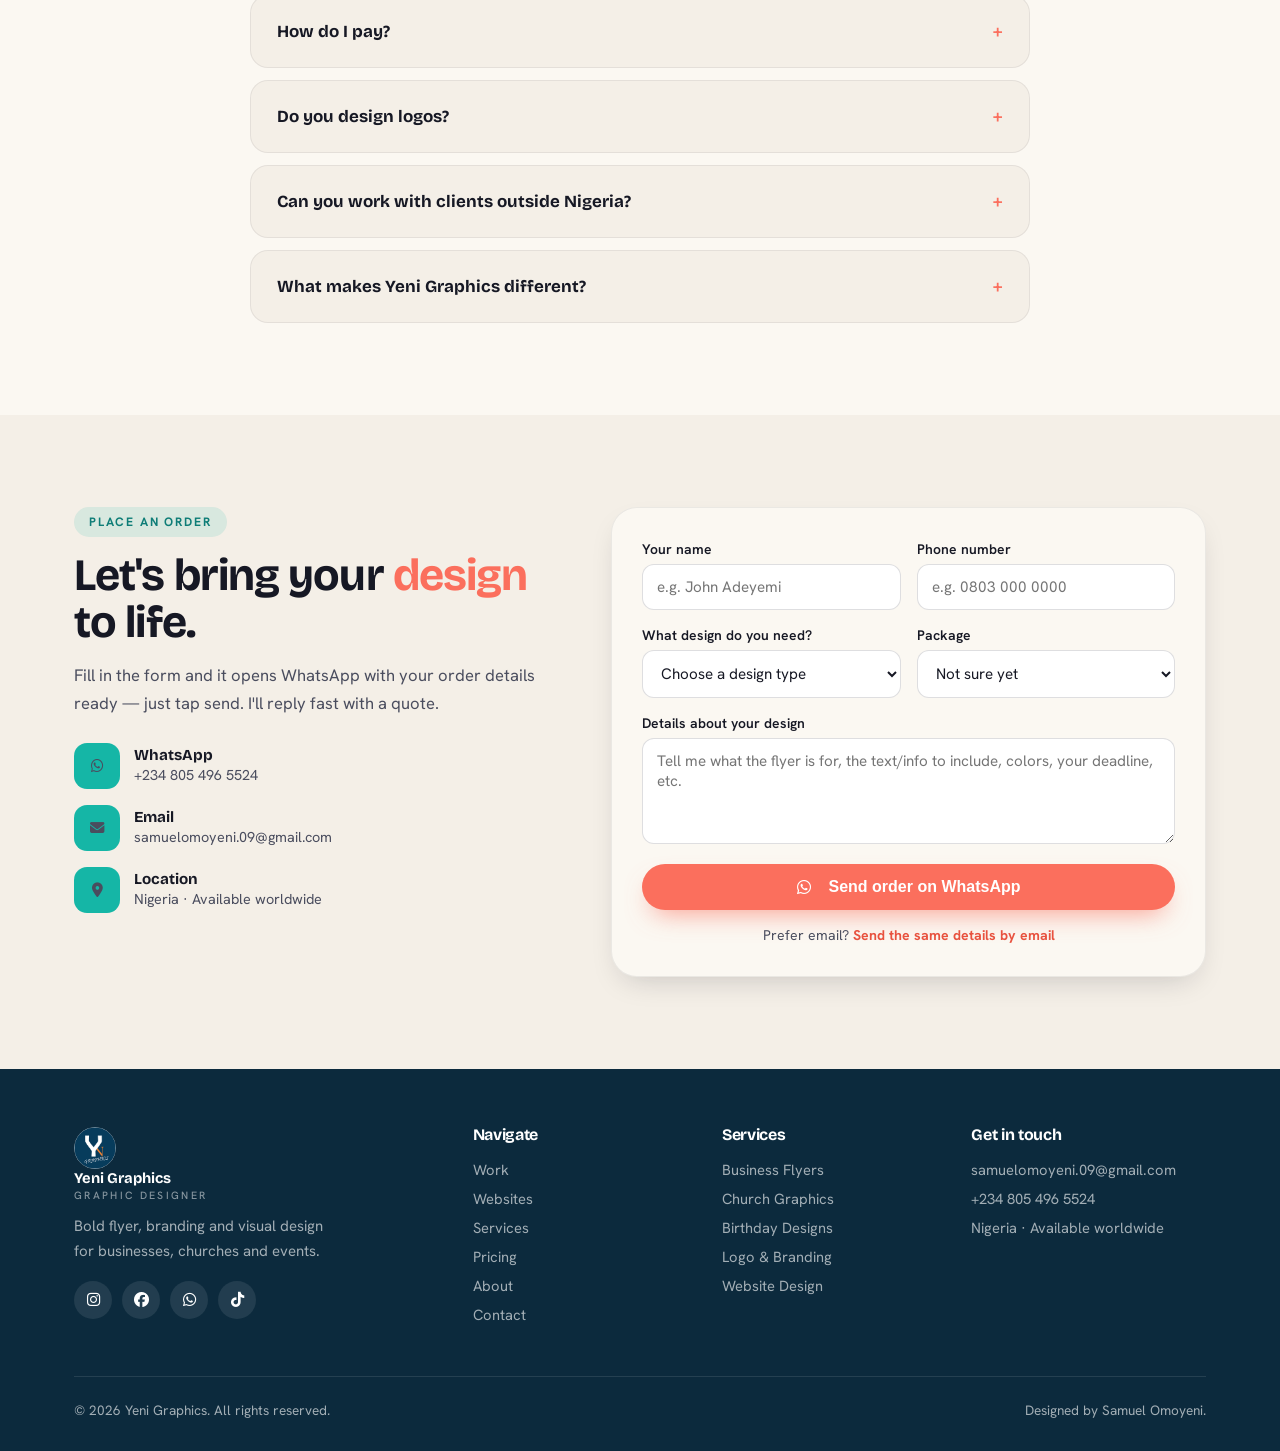
==== commit c12279b4: "Add Nuvra and Ace Party Planner to websites (2D cards + rebuilt 3D /web) Co-Authored-By: Claude Opus" ====
--- a/index.html
+++ b/index.html
@@ -522,6 +522,46 @@
         </div>
       </div>
 
+      <!-- Nuvra -->
+      <div class="web-card reveal">
+        <div class="bm-wrap">
+          <div class="bm-bar">
+            <div class="bm-dots"><span></span><span></span><span></span></div>
+            <div class="bm-url">nuvra-ai.vercel.app</div>
+          </div>
+          <div class="bm-body">
+            <img src="images/websites/nuvra.jpg" alt="Nuvra AI website" loading="lazy" decoding="async">
+            <div class="bm-overlay">
+              <a href="https://nuvra-ai.vercel.app" target="_blank" rel="noopener" class="btn btn-coral bm-btn"><i class="fa-solid fa-arrow-up-right-from-square"></i> Visit Site</a>
+            </div>
+          </div>
+        </div>
+        <div class="web-info">
+          <h3>Nuvra — AI Automation Studio</h3>
+          <p>A glowing 3D shard sphere and smooth scroll for an agency that builds AI agents and automations.</p>
+        </div>
+      </div>
+
+      <!-- Ace Party Planner -->
+      <div class="web-card reveal">
+        <div class="bm-wrap">
+          <div class="bm-bar">
+            <div class="bm-dots"><span></span><span></span><span></span></div>
+            <div class="bm-url">ace-party-planner.vercel.app</div>
+          </div>
+          <div class="bm-body">
+            <img src="images/websites/aceparty.jpg" alt="Ace Party Planner website" loading="lazy" decoding="async">
+            <div class="bm-overlay">
+              <a href="https://ace-party-planner.vercel.app" target="_blank" rel="noopener" class="btn btn-coral bm-btn"><i class="fa-solid fa-arrow-up-right-from-square"></i> Visit Site</a>
+            </div>
+          </div>
+        </div>
+        <div class="web-info">
+          <h3>Ace Party Planner — Luxury Events</h3>
+          <p>Dark-and-gold site for weddings, birthdays and corporate events in Abuja, with services, portfolio and booking.</p>
+        </div>
+      </div>
+
     </div>
 
     <div class="web-cta reveal">
--- a/style.css
+++ b/style.css
@@ -668,3 +668,33 @@
 .faq-a p{padding:0 26px 22px;font-size:.97rem;color:var(--ink-soft);line-height:1.7;}
 [data-theme="dark"] .faq-item{background:var(--cream-card);}
 [data-theme="dark"] .faq-q{color:var(--ink);}
+
+/* ══════════════════════════════════════════
+   PHONE PASS (2026-11-13): tap targets, layout fixes
+══════════════════════════════════════════ */
+@media(max-width:680px){
+  /* menu button: the only navigation on phones, so a full 44px target */
+  .burger{width:44px;height:44px;padding:10px;align-items:center;justify-content:center;}
+  /* hero badge wraps cleanly instead of squeezing "Open for jobs" into a column */
+  .hero-eyebrow{display:block;line-height:1.7;border-radius:18px;}
+  .hero-eyebrow .dot{display:inline-block;vertical-align:middle;margin:-2px 8px 0 0;}
+  .avail-status{white-space:nowrap;}
+  /* flyers two per row: half the scrolling through 26 designs */
+  .gallery{grid-template-columns:repeat(2,1fr);gap:12px;}
+  .g-card{border-radius:14px;}
+  /* back-to-top sits above the WhatsApp button instead of on top of the text */
+  .back-top{left:auto;right:24px;bottom:88px;width:46px;height:46px;}
+  footer{padding-bottom:120px;}
+  /* footer + contact links: comfortable 40px+ tap rows */
+  .foot-grid a{padding:9px 0;margin-bottom:0;}
+  .socials{gap:12px;}
+  .socials a{width:44px;height:44px;}
+  .contact-info a, .form-alt a, .web-cta a{display:inline-block;padding:10px 0;}
+  /* nothing under 12px */
+  .logo small, .g-overlay .g-cat, .pop-badge{font-size:.75rem;}
+}
+/* Touch screens have no hover: show the "Visit Site" button on website cards all the time */
+@media(hover:none){
+  .bm-overlay{opacity:1;}
+  .bm-btn{min-height:44px;display:inline-flex;align-items:center;}
+}
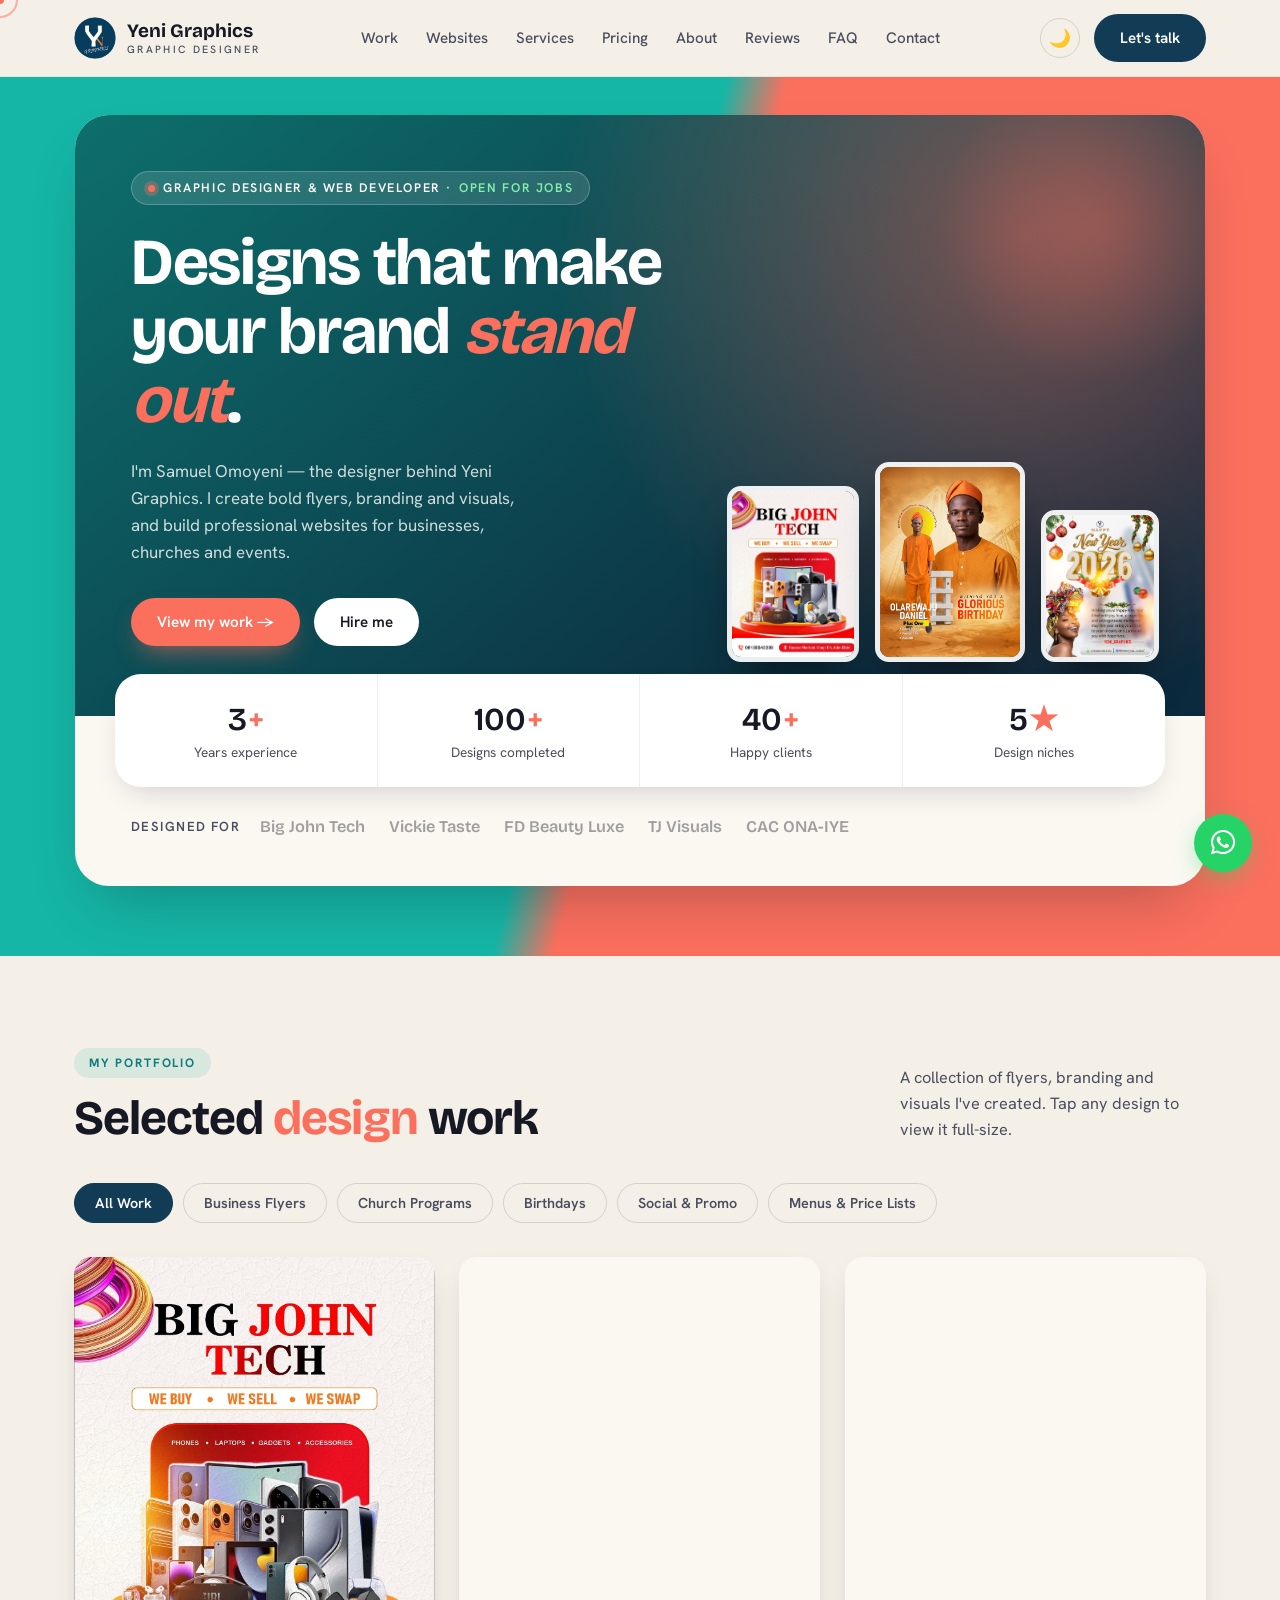
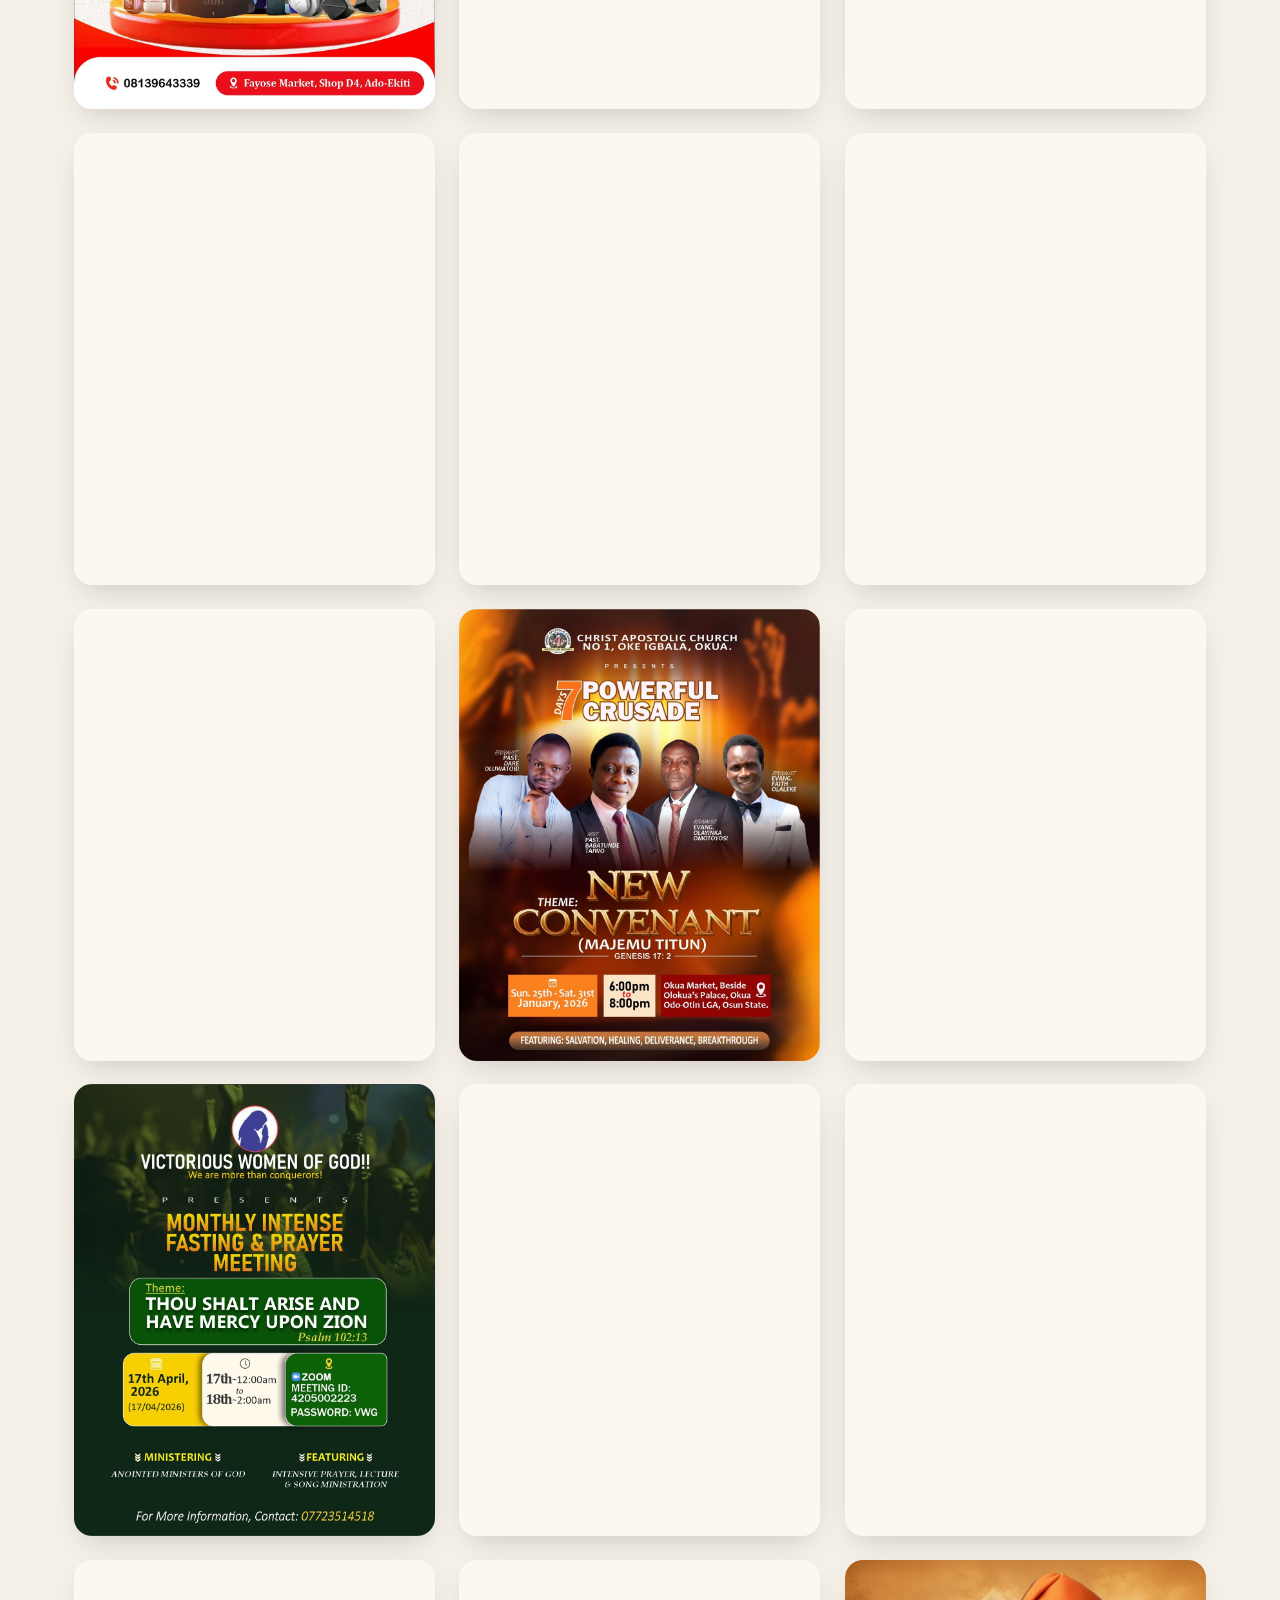
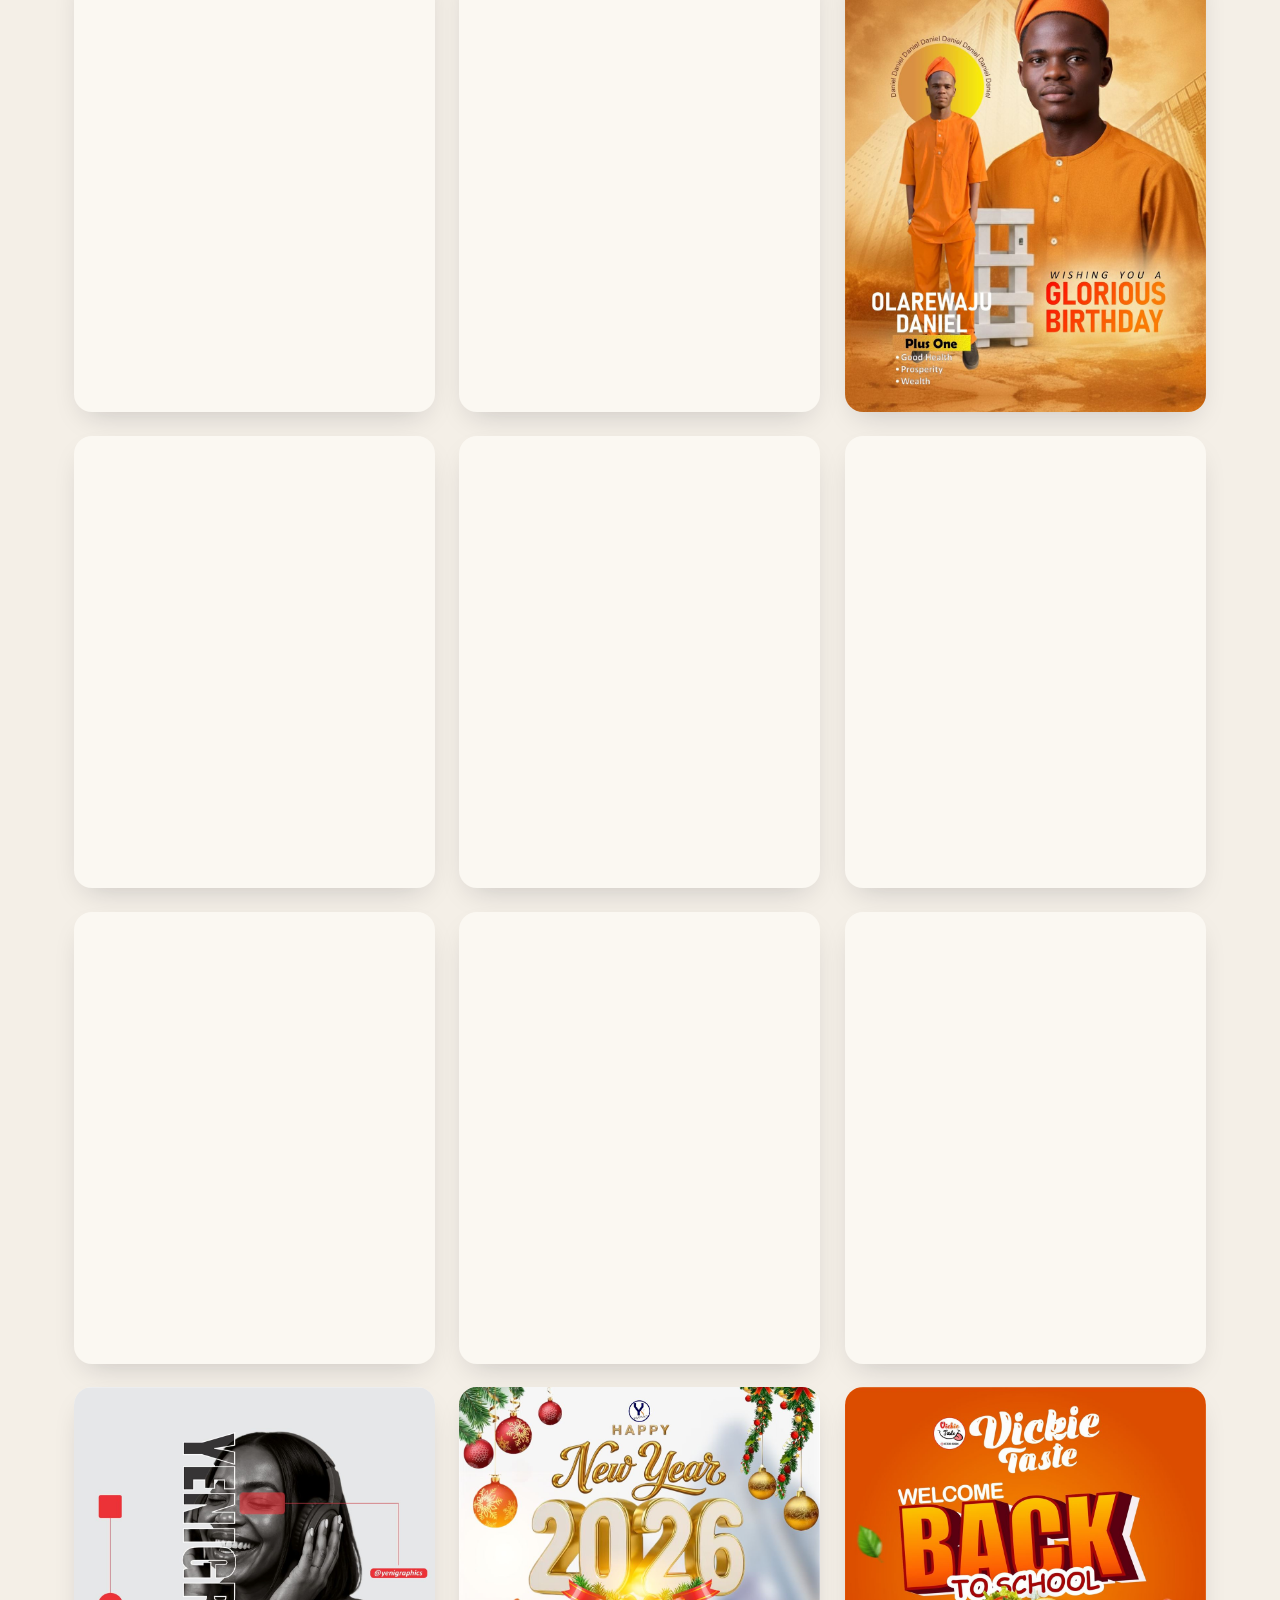
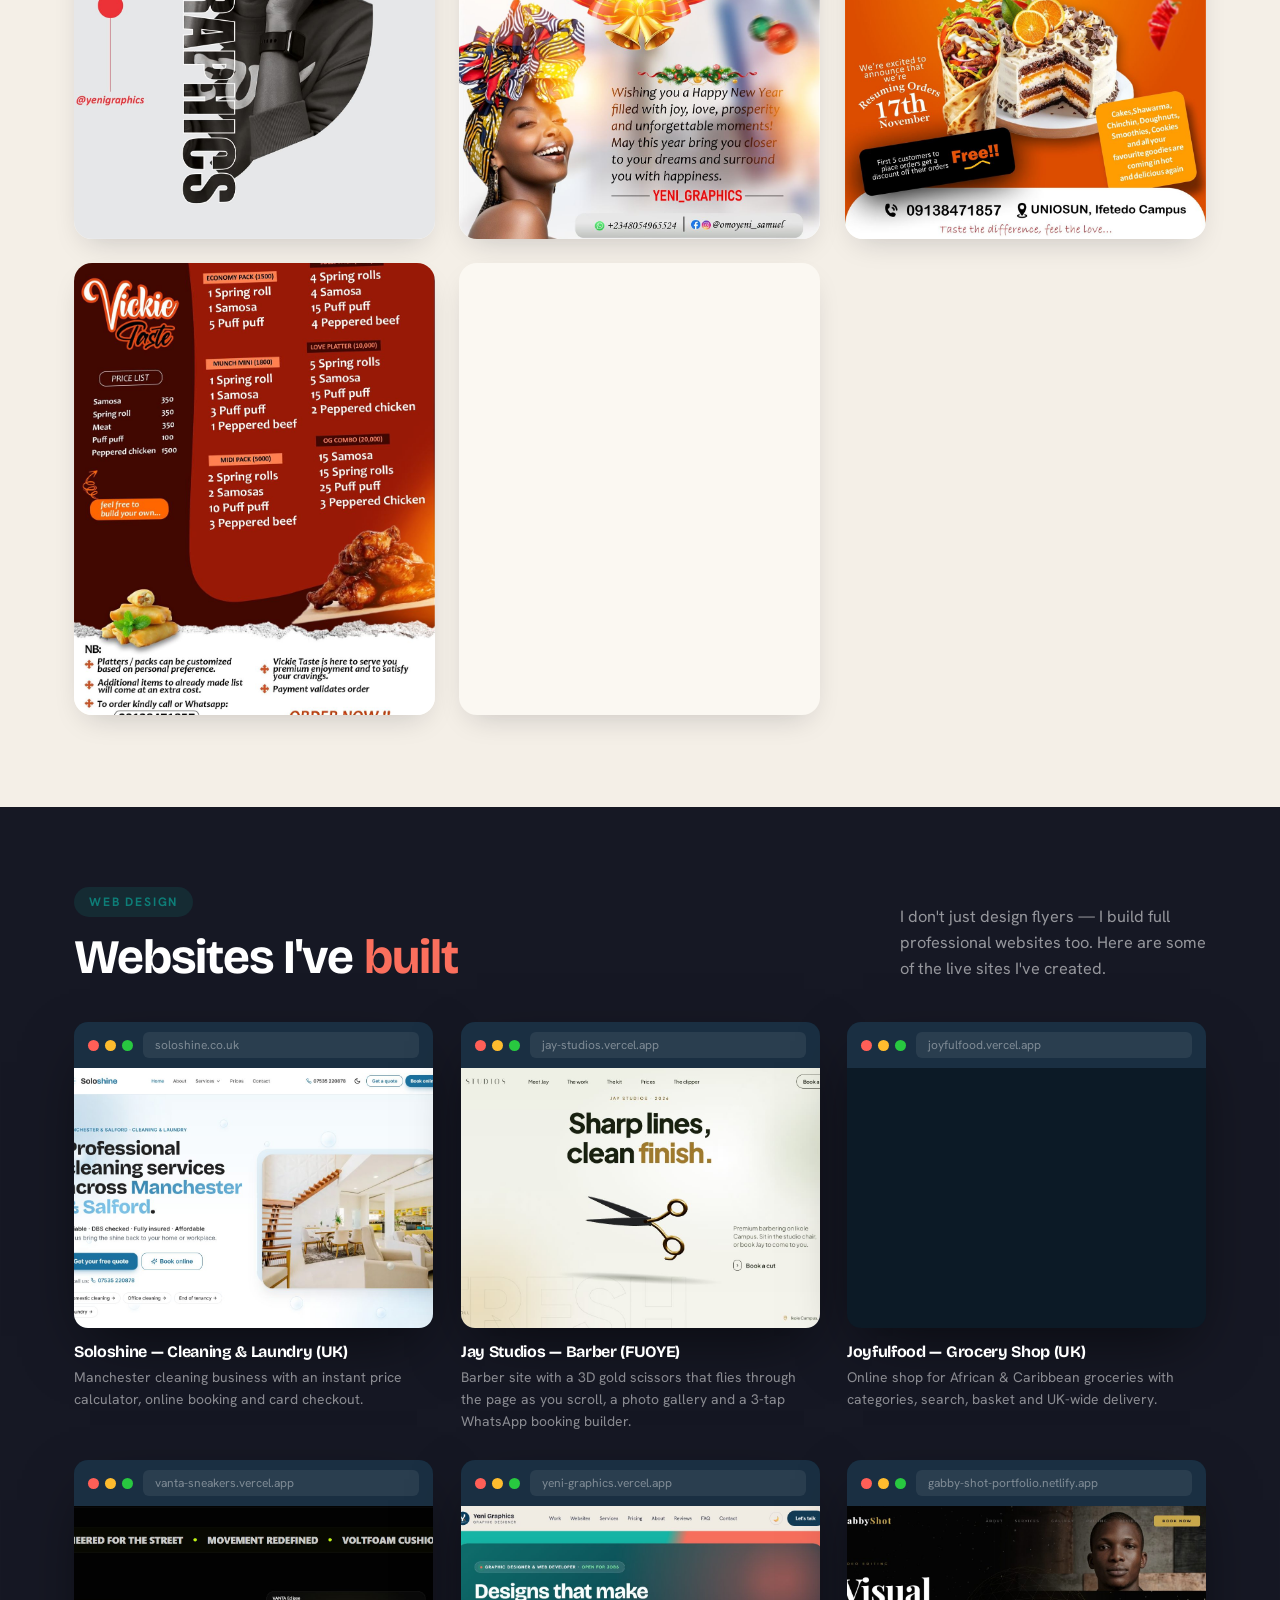
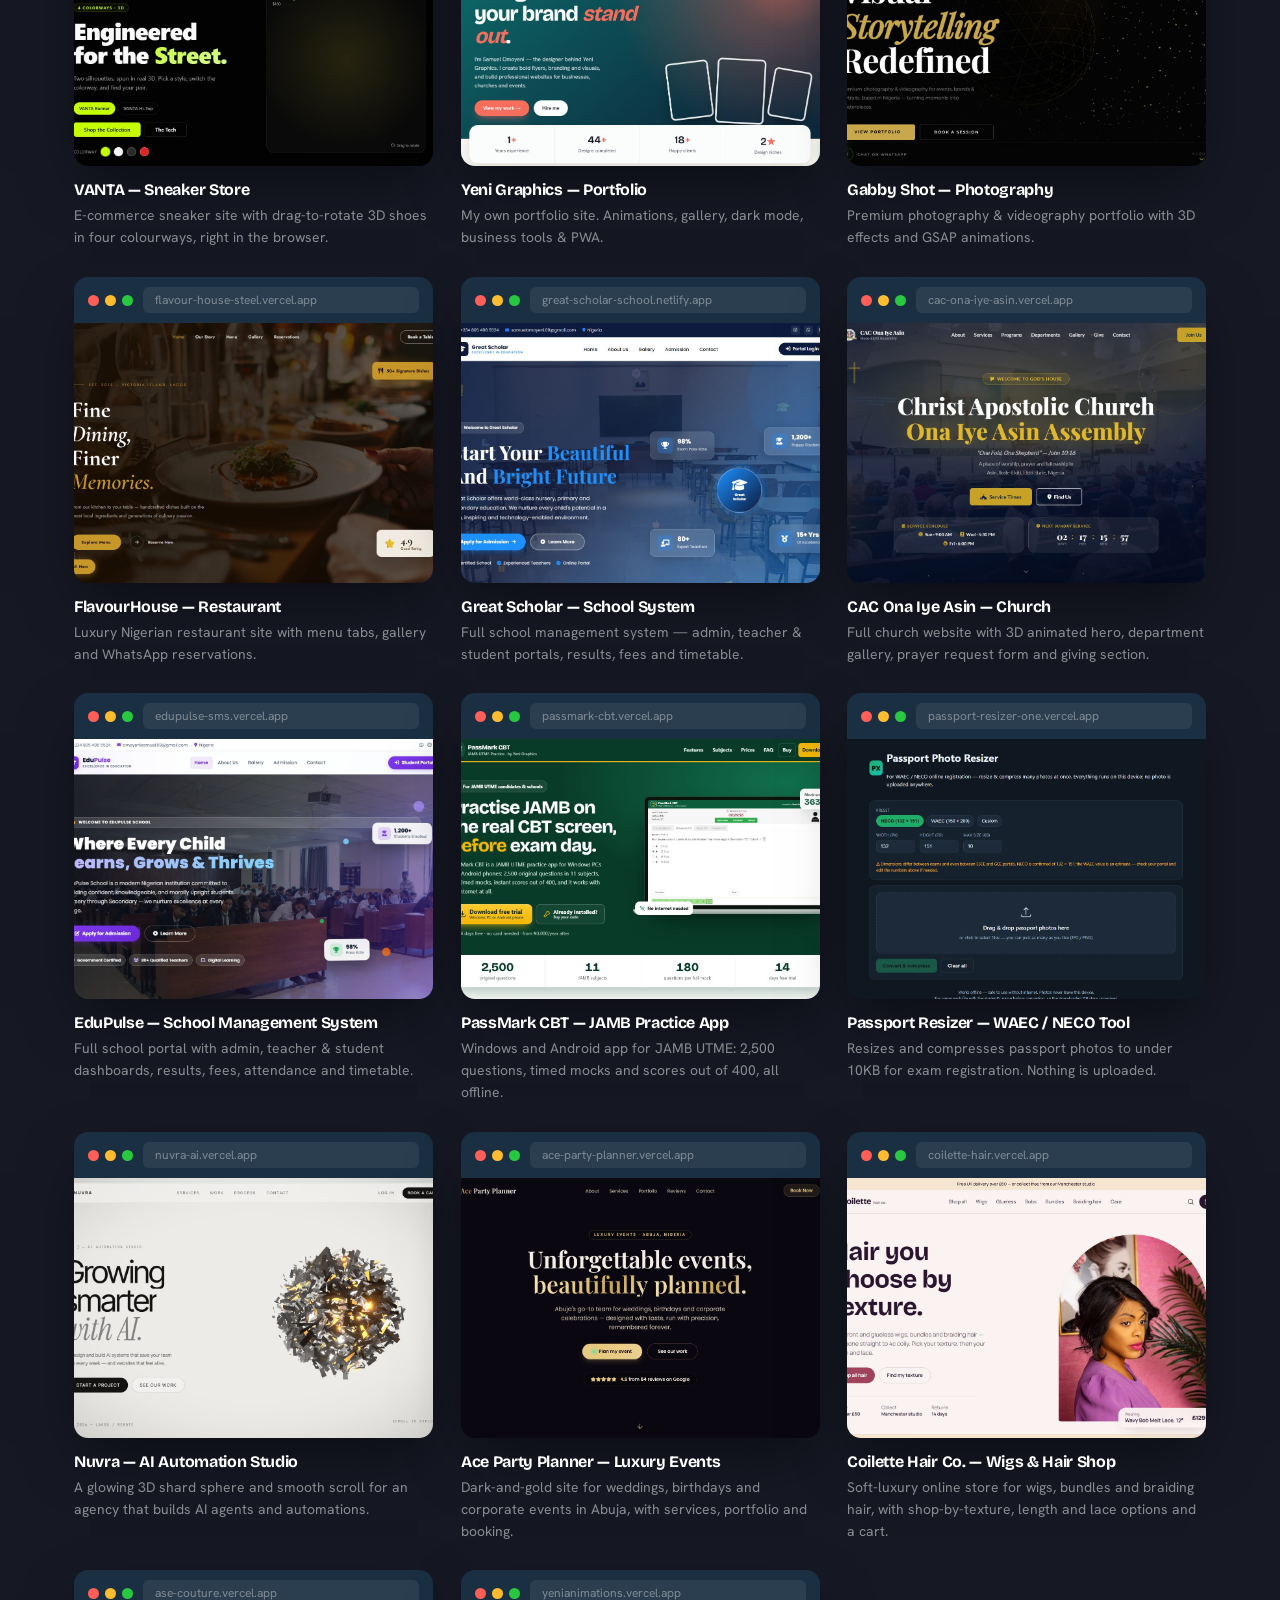
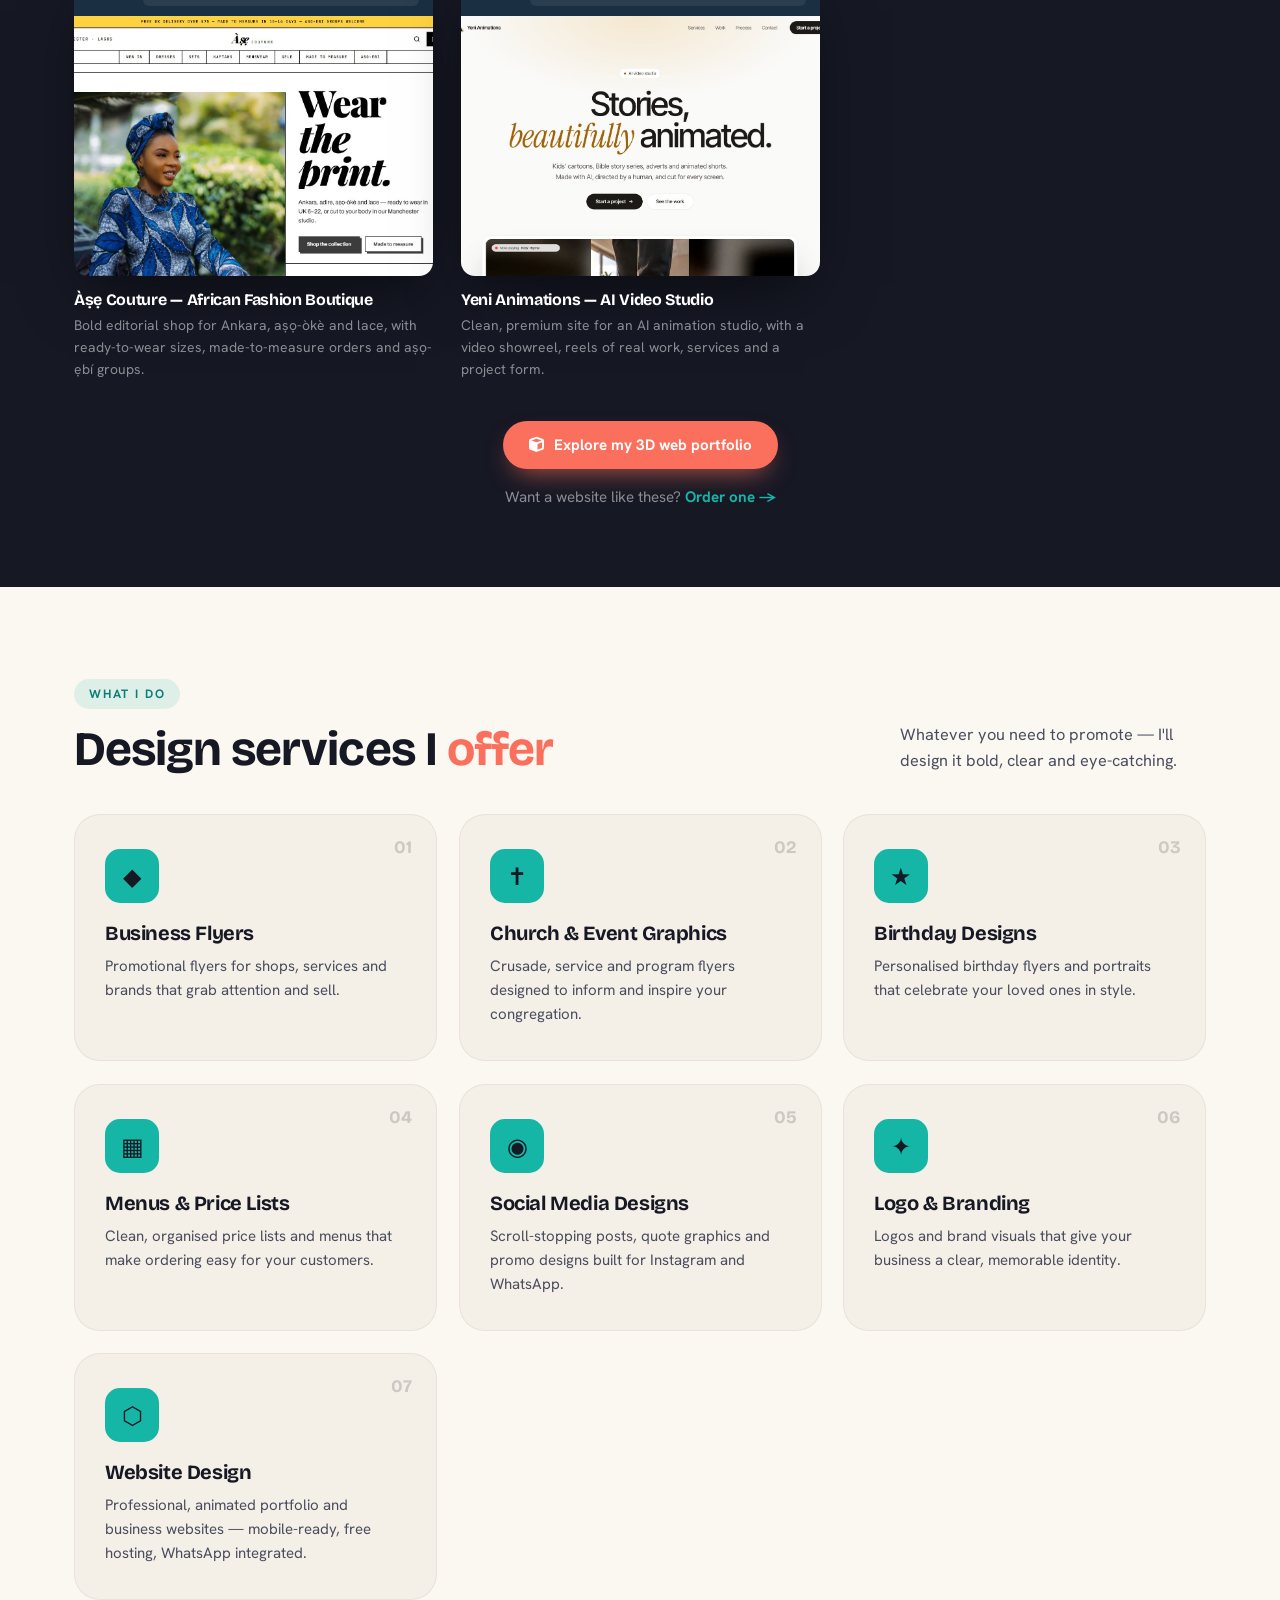
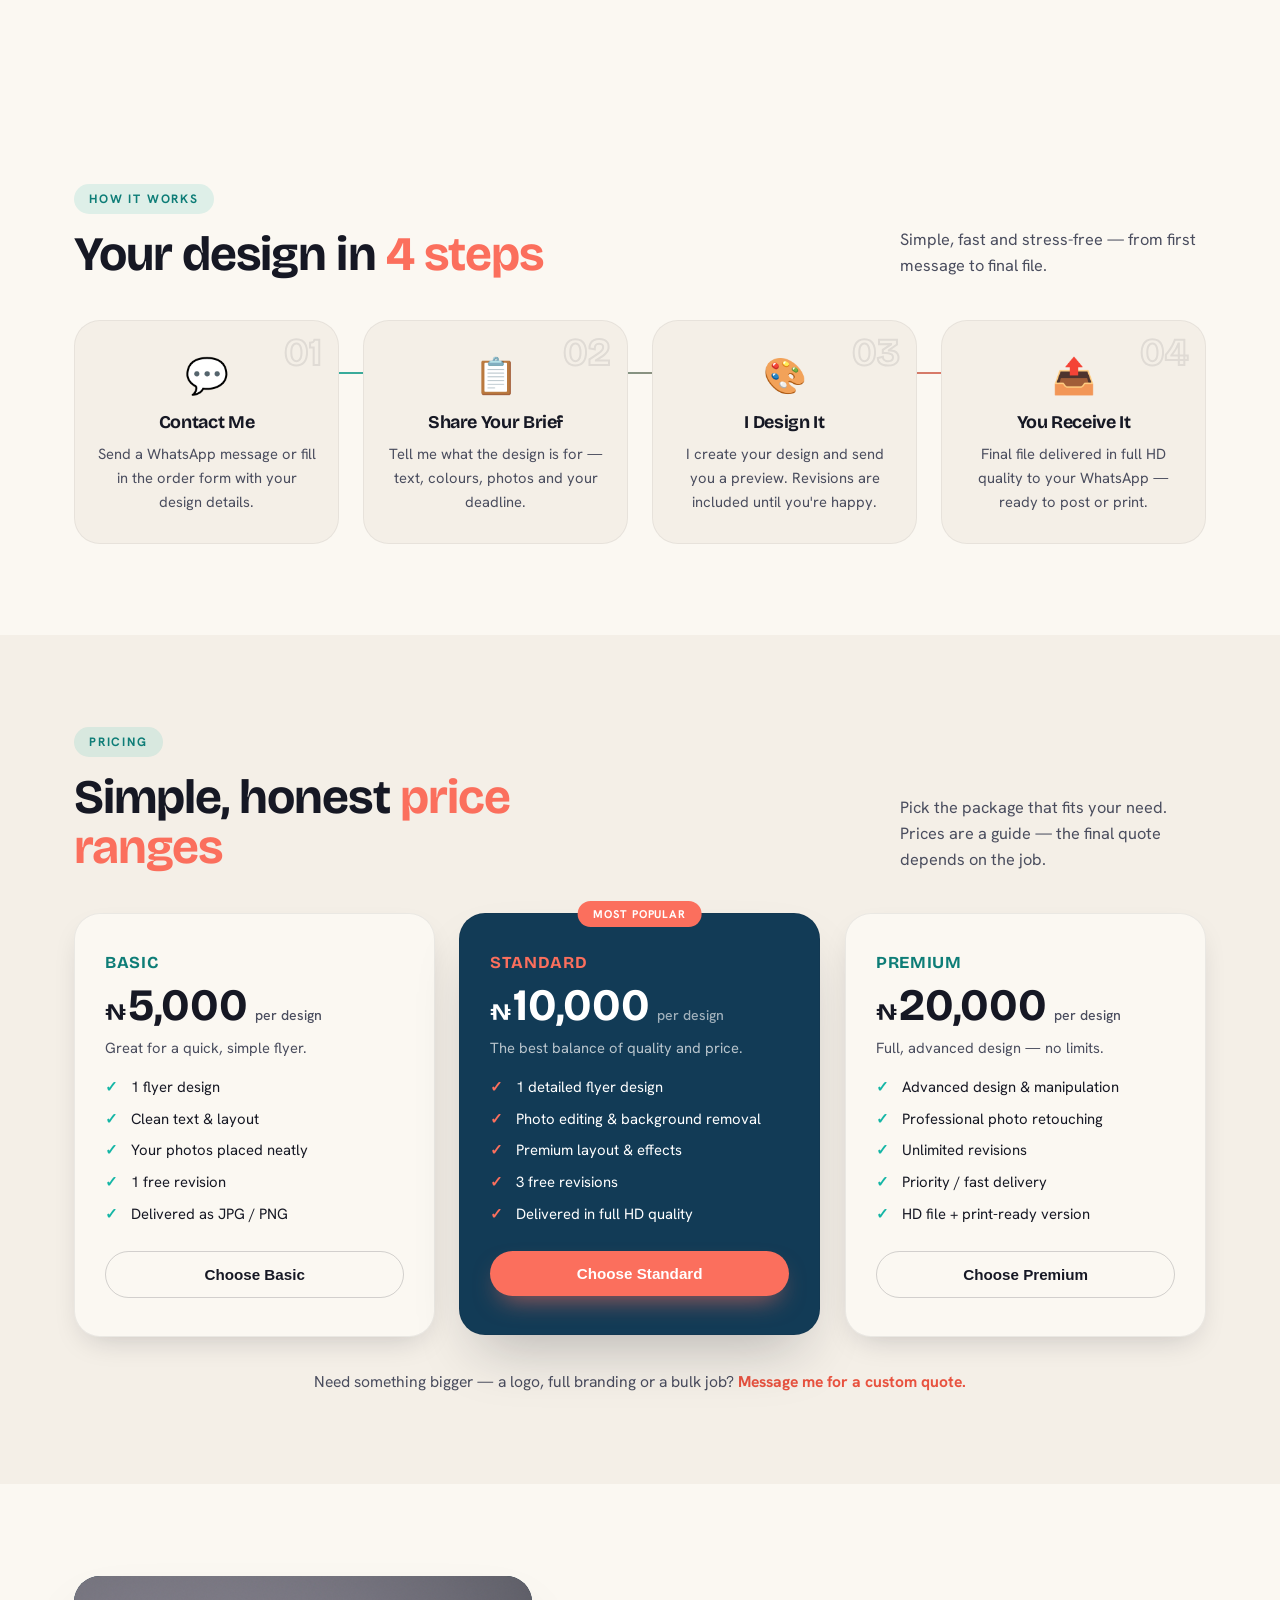
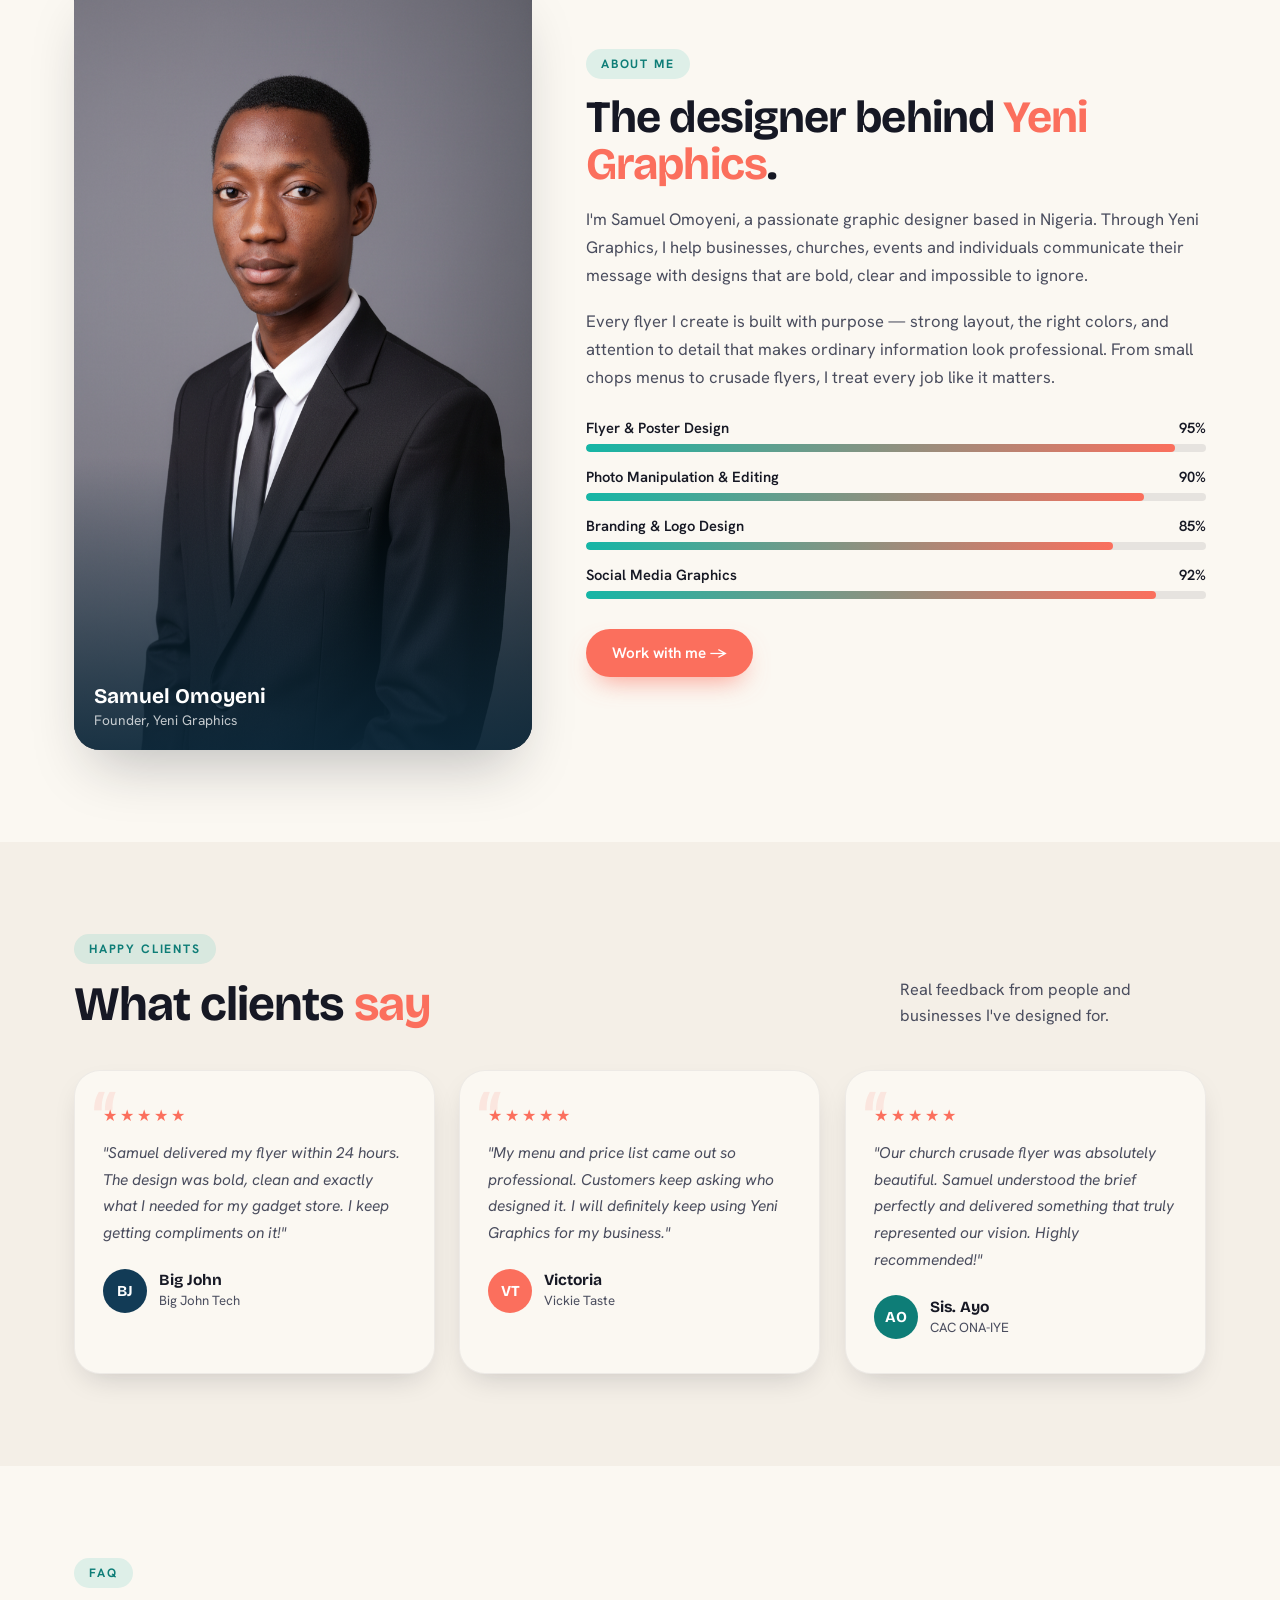
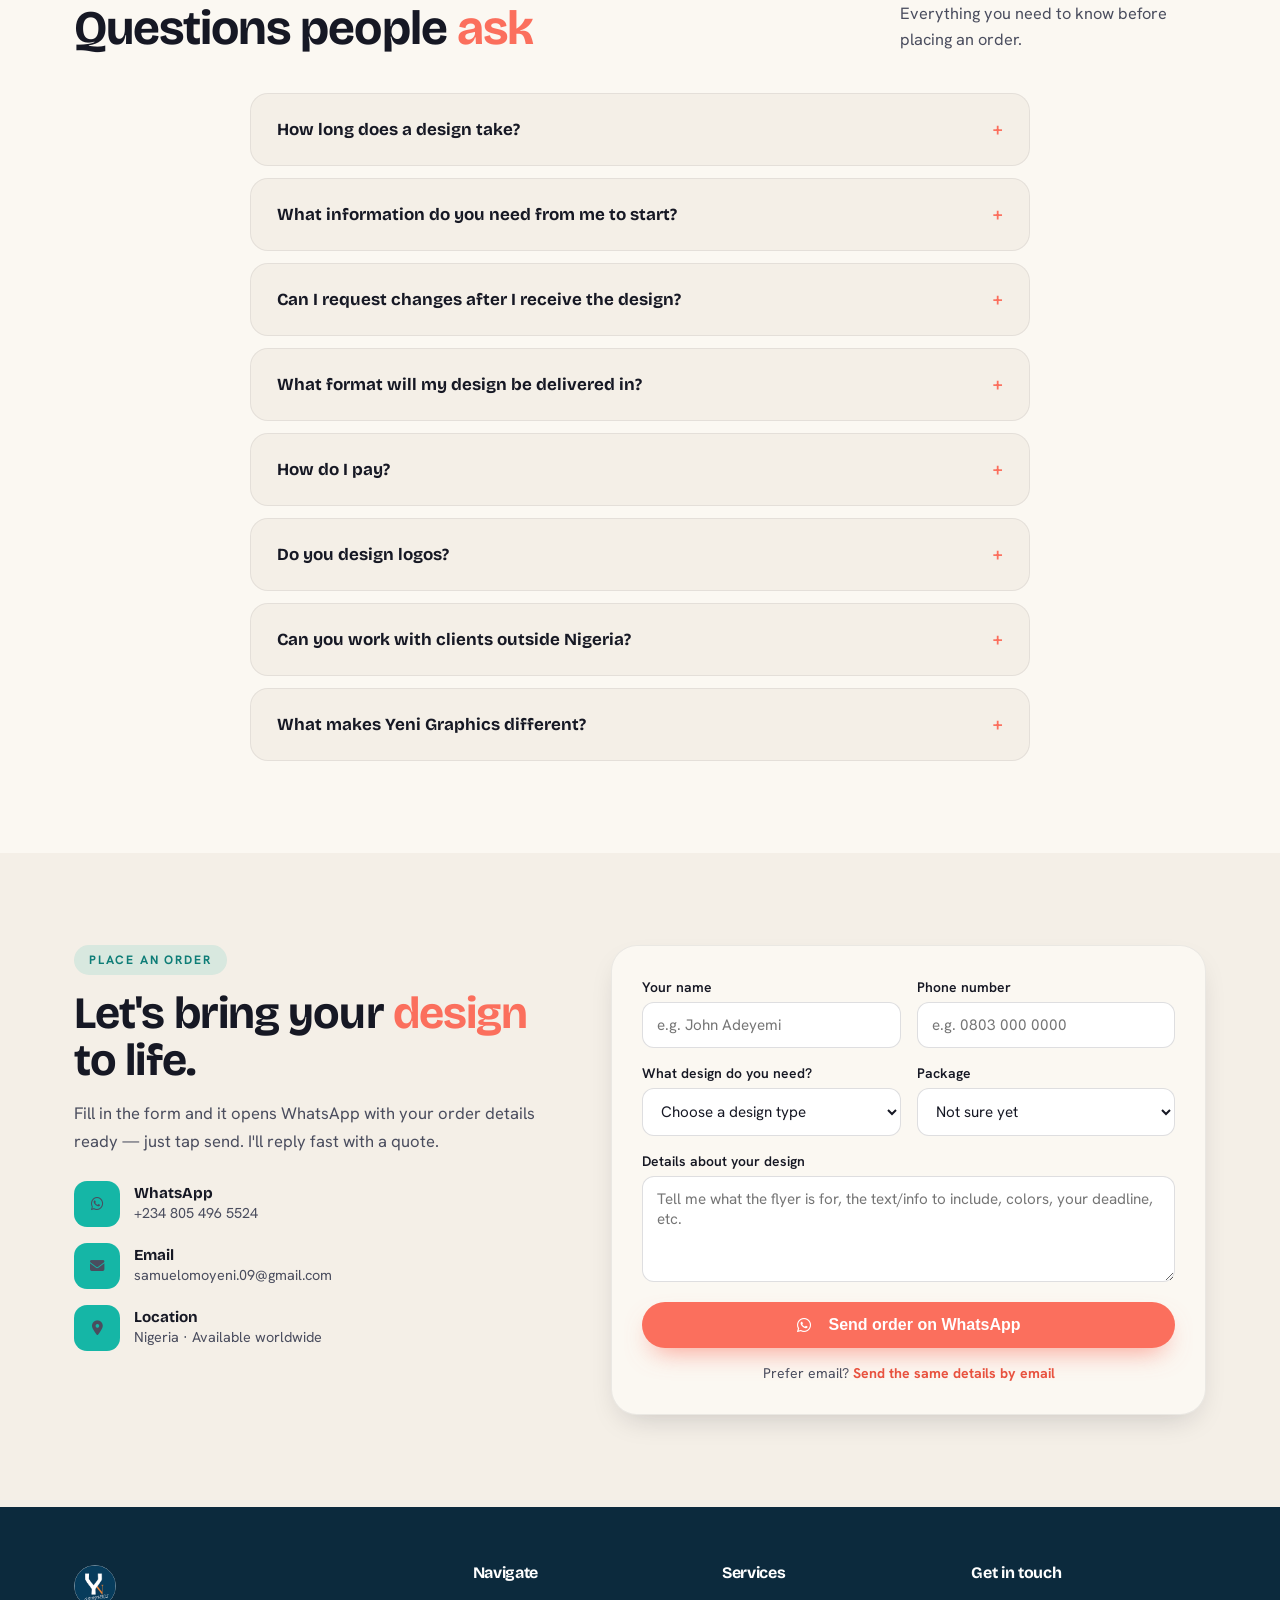
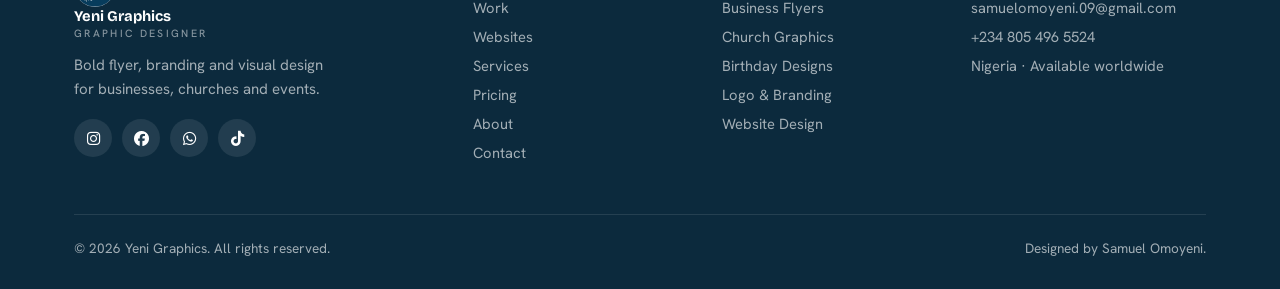
==== commit 9e2e6da4: "Add Coilette, Ase Couture and Yeni Animations to websites (2D cards + rebuilt 3D /web) Co-Authored-B" ====
--- a/index.html
+++ b/index.html
@@ -562,6 +562,66 @@
         </div>
       </div>
 
+      <!-- Coilette Hair Co. — Wigs &amp; Hair Shop -->
+      <div class="web-card reveal">
+        <div class="bm-wrap">
+          <div class="bm-bar">
+            <div class="bm-dots"><span></span><span></span><span></span></div>
+            <div class="bm-url">coilette-hair.vercel.app</div>
+          </div>
+          <div class="bm-body">
+            <img src="images/websites/coilette.jpg" alt="Coilette Hair Co. website" loading="lazy" decoding="async">
+            <div class="bm-overlay">
+              <a href="https://coilette-hair.vercel.app" target="_blank" rel="noopener" class="btn btn-coral bm-btn"><i class="fa-solid fa-arrow-up-right-from-square"></i> Visit Site</a>
+            </div>
+          </div>
+        </div>
+        <div class="web-info">
+          <h3>Coilette Hair Co. — Wigs &amp; Hair Shop</h3>
+          <p>Soft-luxury online store for wigs, bundles and braiding hair, with shop-by-texture, length and lace options and a cart.</p>
+        </div>
+      </div>
+
+      <!-- Àṣẹ Couture — African Fashion Boutique -->
+      <div class="web-card reveal">
+        <div class="bm-wrap">
+          <div class="bm-bar">
+            <div class="bm-dots"><span></span><span></span><span></span></div>
+            <div class="bm-url">ase-couture.vercel.app</div>
+          </div>
+          <div class="bm-body">
+            <img src="images/websites/asecouture.jpg" alt="Àṣẹ Couture website" loading="lazy" decoding="async">
+            <div class="bm-overlay">
+              <a href="https://ase-couture.vercel.app" target="_blank" rel="noopener" class="btn btn-coral bm-btn"><i class="fa-solid fa-arrow-up-right-from-square"></i> Visit Site</a>
+            </div>
+          </div>
+        </div>
+        <div class="web-info">
+          <h3>Àṣẹ Couture — African Fashion Boutique</h3>
+          <p>Bold editorial shop for Ankara, aṣọ-òkè and lace, with ready-to-wear sizes, made-to-measure orders and aṣọ-ẹbí groups.</p>
+        </div>
+      </div>
+
+      <!-- Yeni Animations — AI Video Studio -->
+      <div class="web-card reveal">
+        <div class="bm-wrap">
+          <div class="bm-bar">
+            <div class="bm-dots"><span></span><span></span><span></span></div>
+            <div class="bm-url">yenianimations.vercel.app</div>
+          </div>
+          <div class="bm-body">
+            <img src="images/websites/yenianimations.jpg" alt="Yeni Animations website" loading="lazy" decoding="async">
+            <div class="bm-overlay">
+              <a href="https://yenianimations.vercel.app" target="_blank" rel="noopener" class="btn btn-coral bm-btn"><i class="fa-solid fa-arrow-up-right-from-square"></i> Visit Site</a>
+            </div>
+          </div>
+        </div>
+        <div class="web-info">
+          <h3>Yeni Animations — AI Video Studio</h3>
+          <p>Clean, premium site for an AI animation studio, with a video showreel, reels of real work, services and a project form.</p>
+        </div>
+      </div>
+
     </div>
 
     <div class="web-cta reveal">
